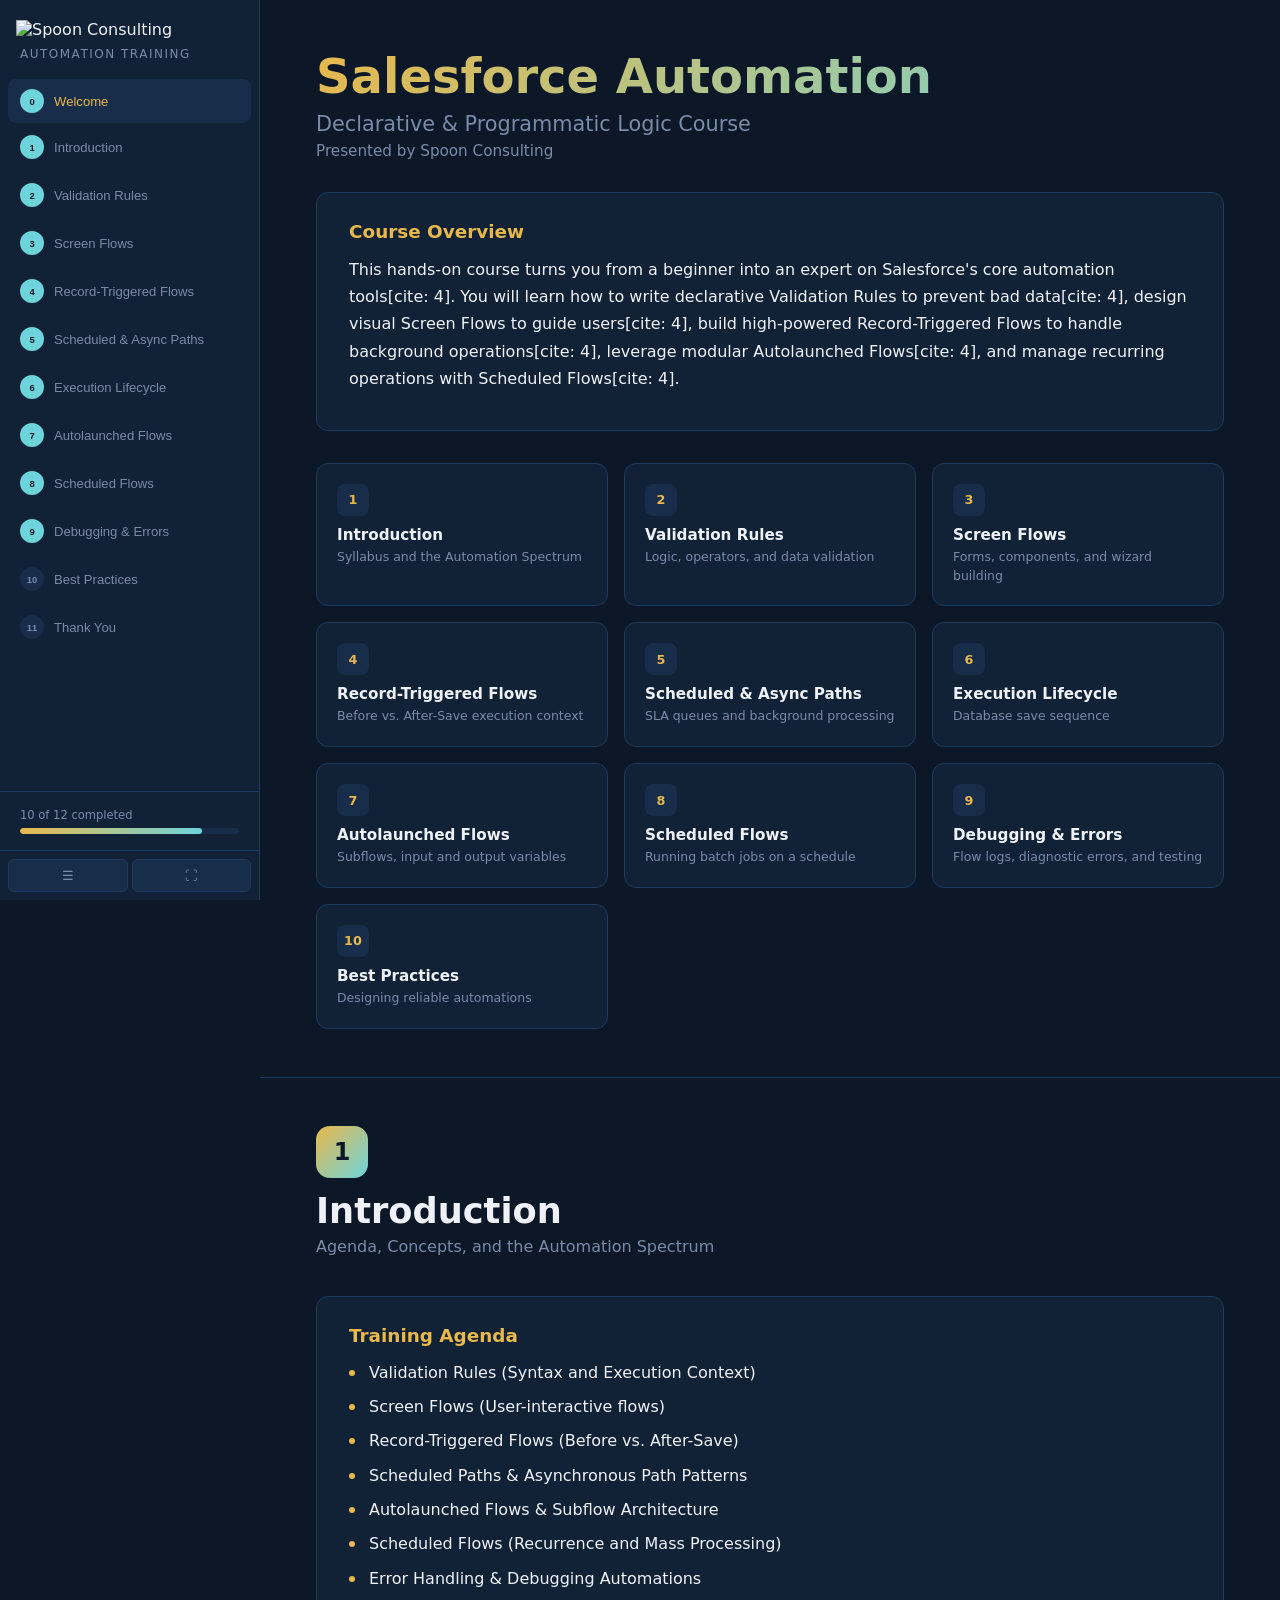
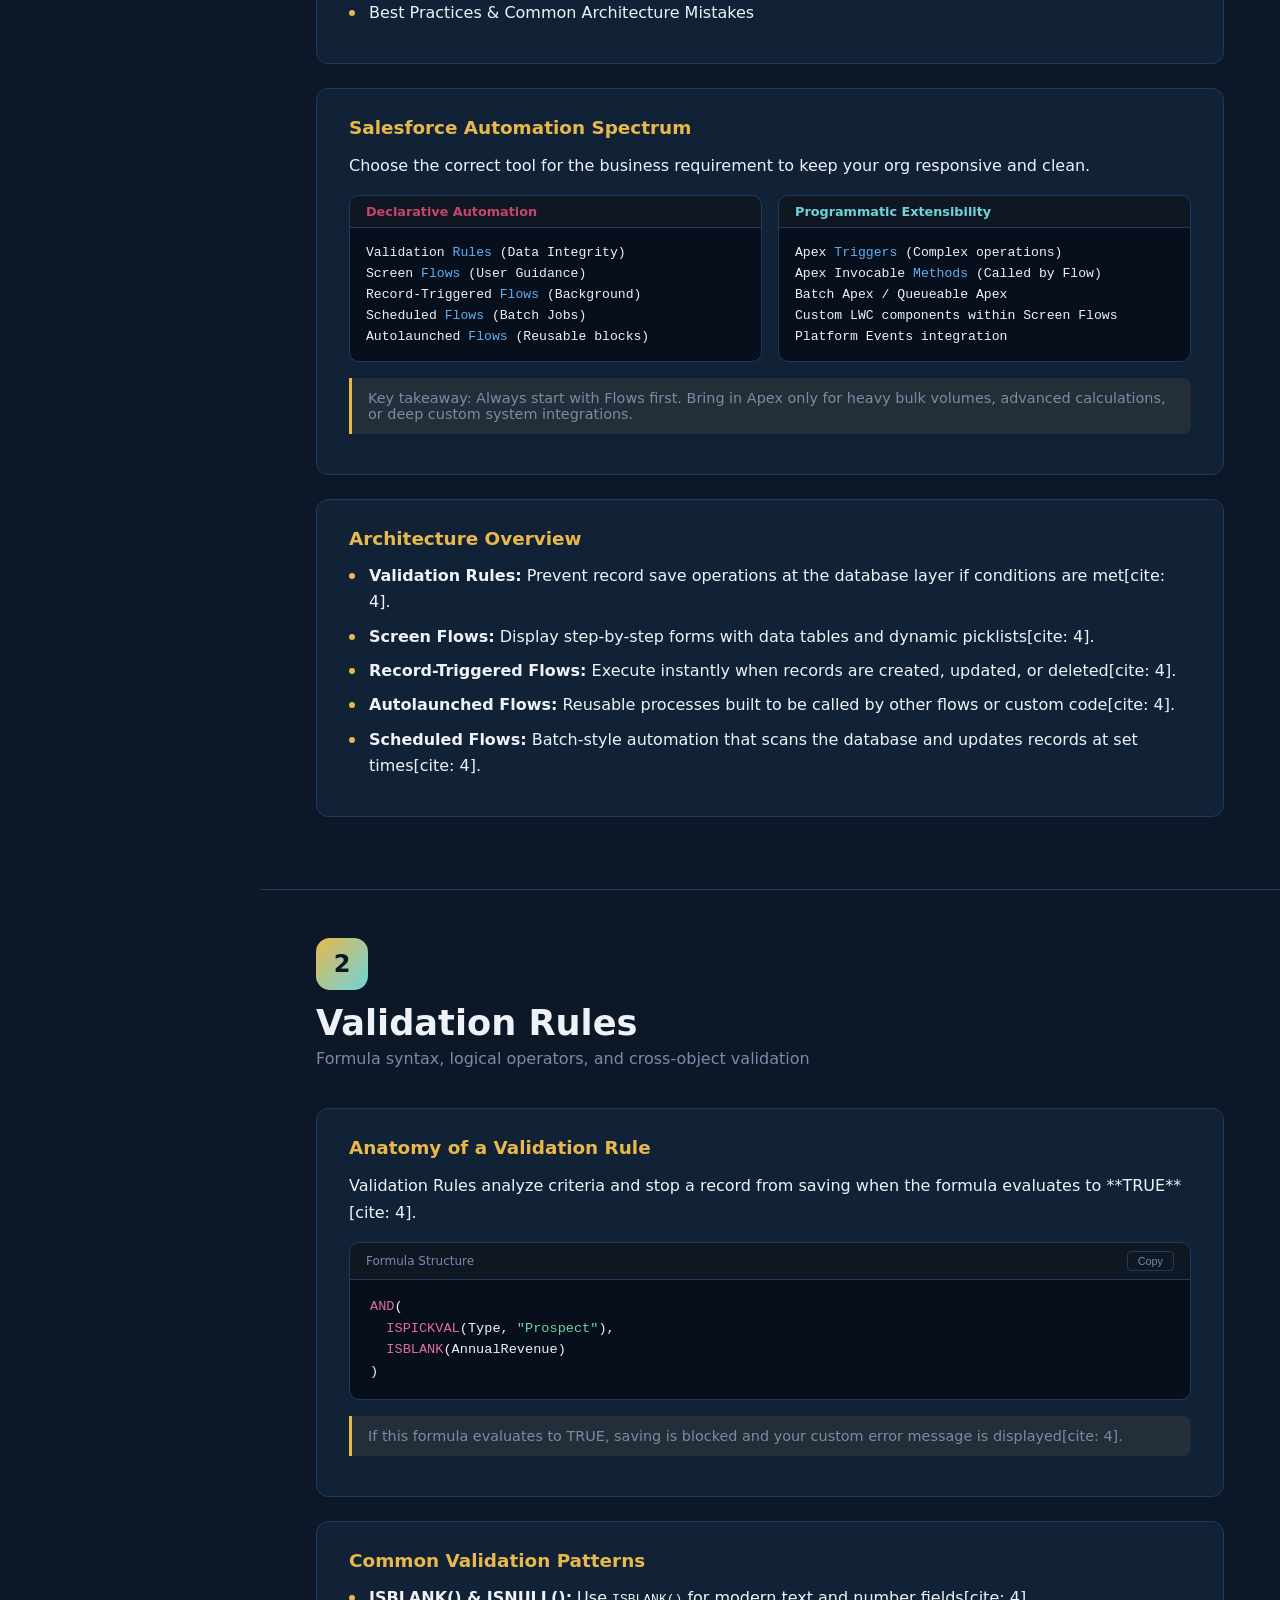
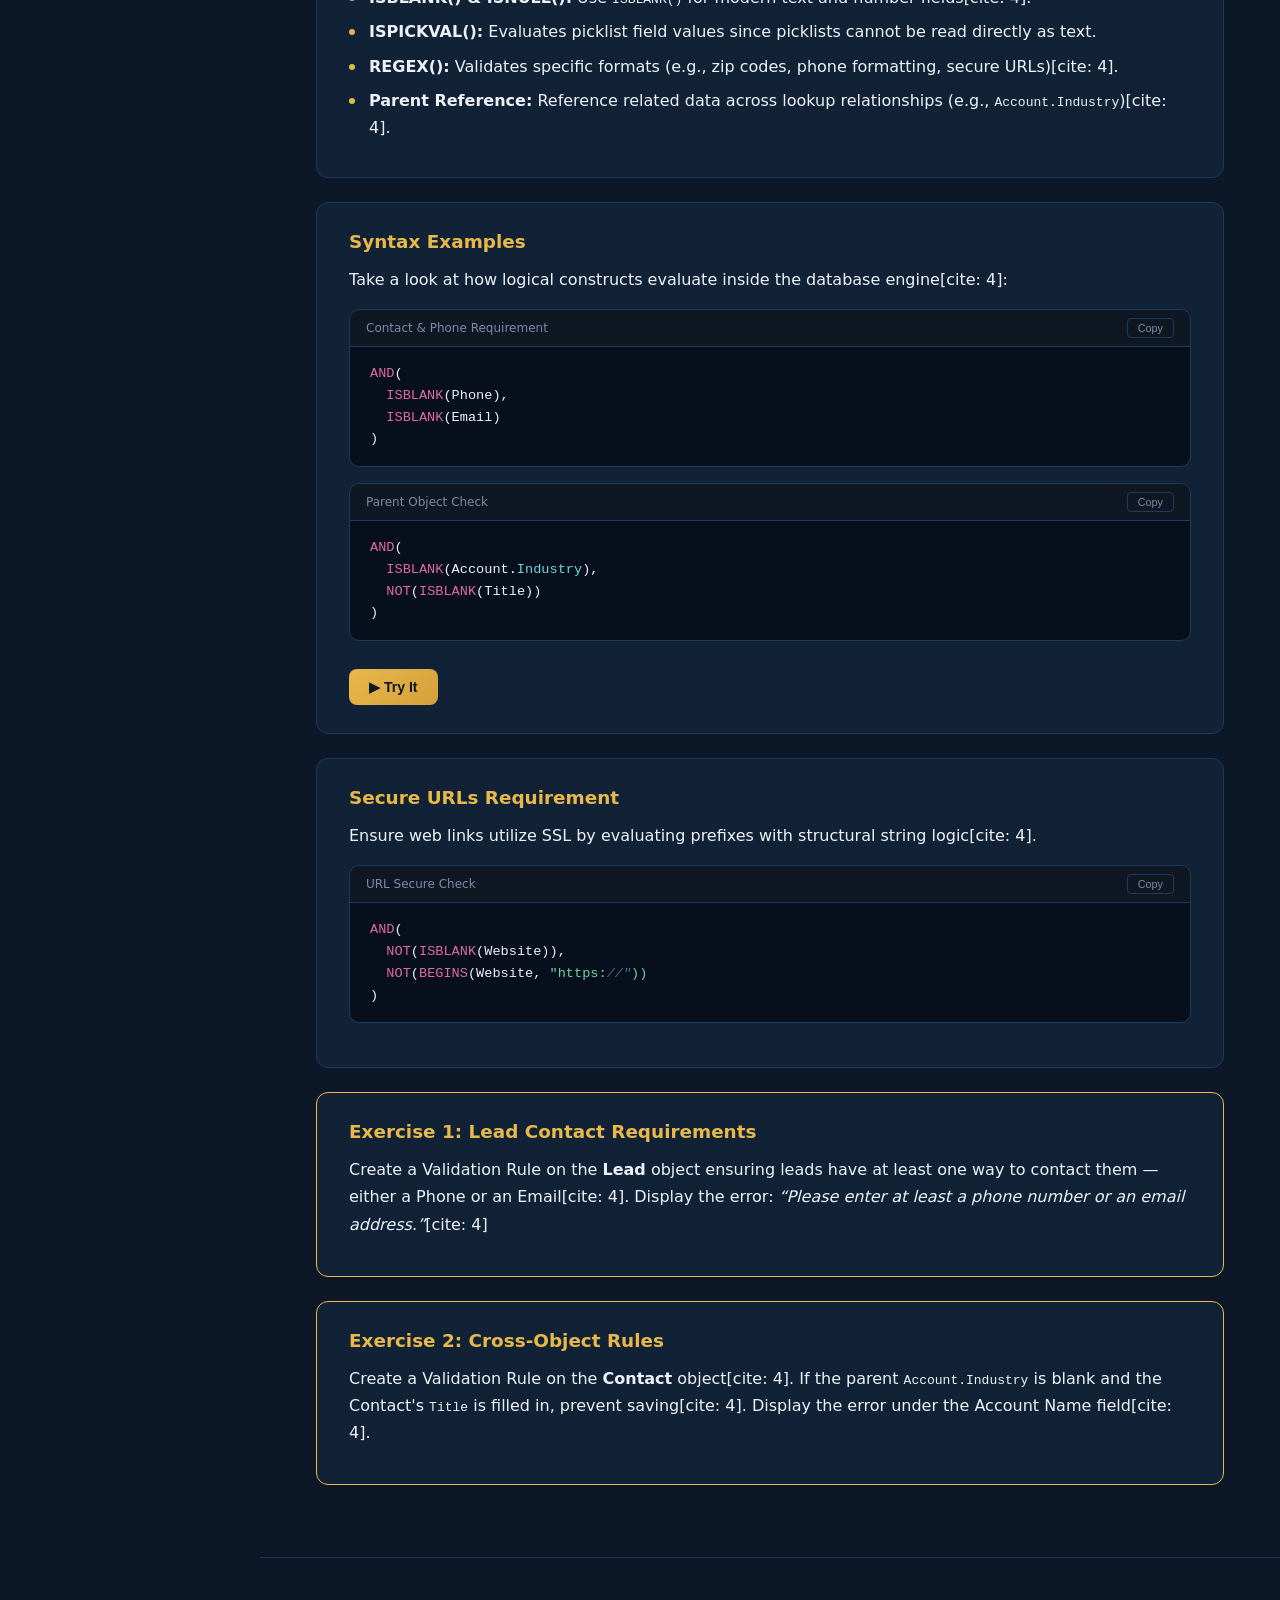
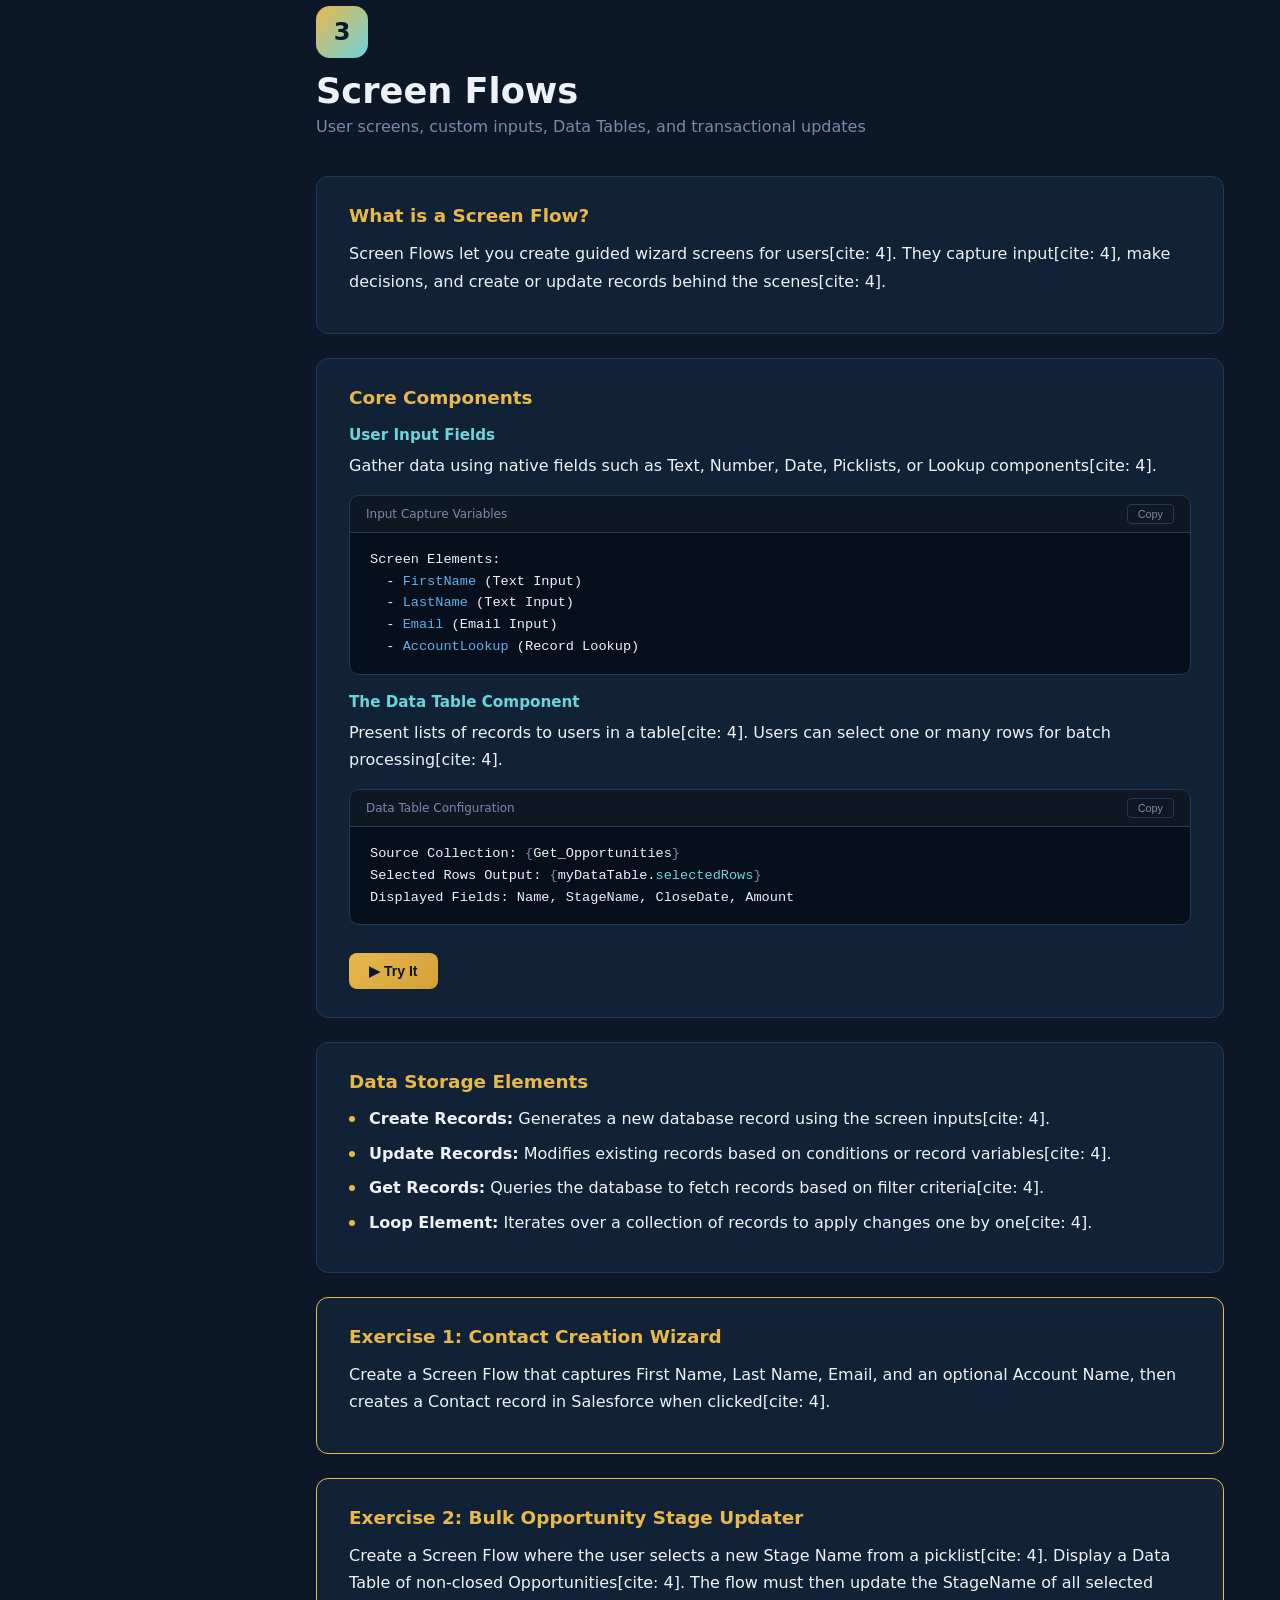
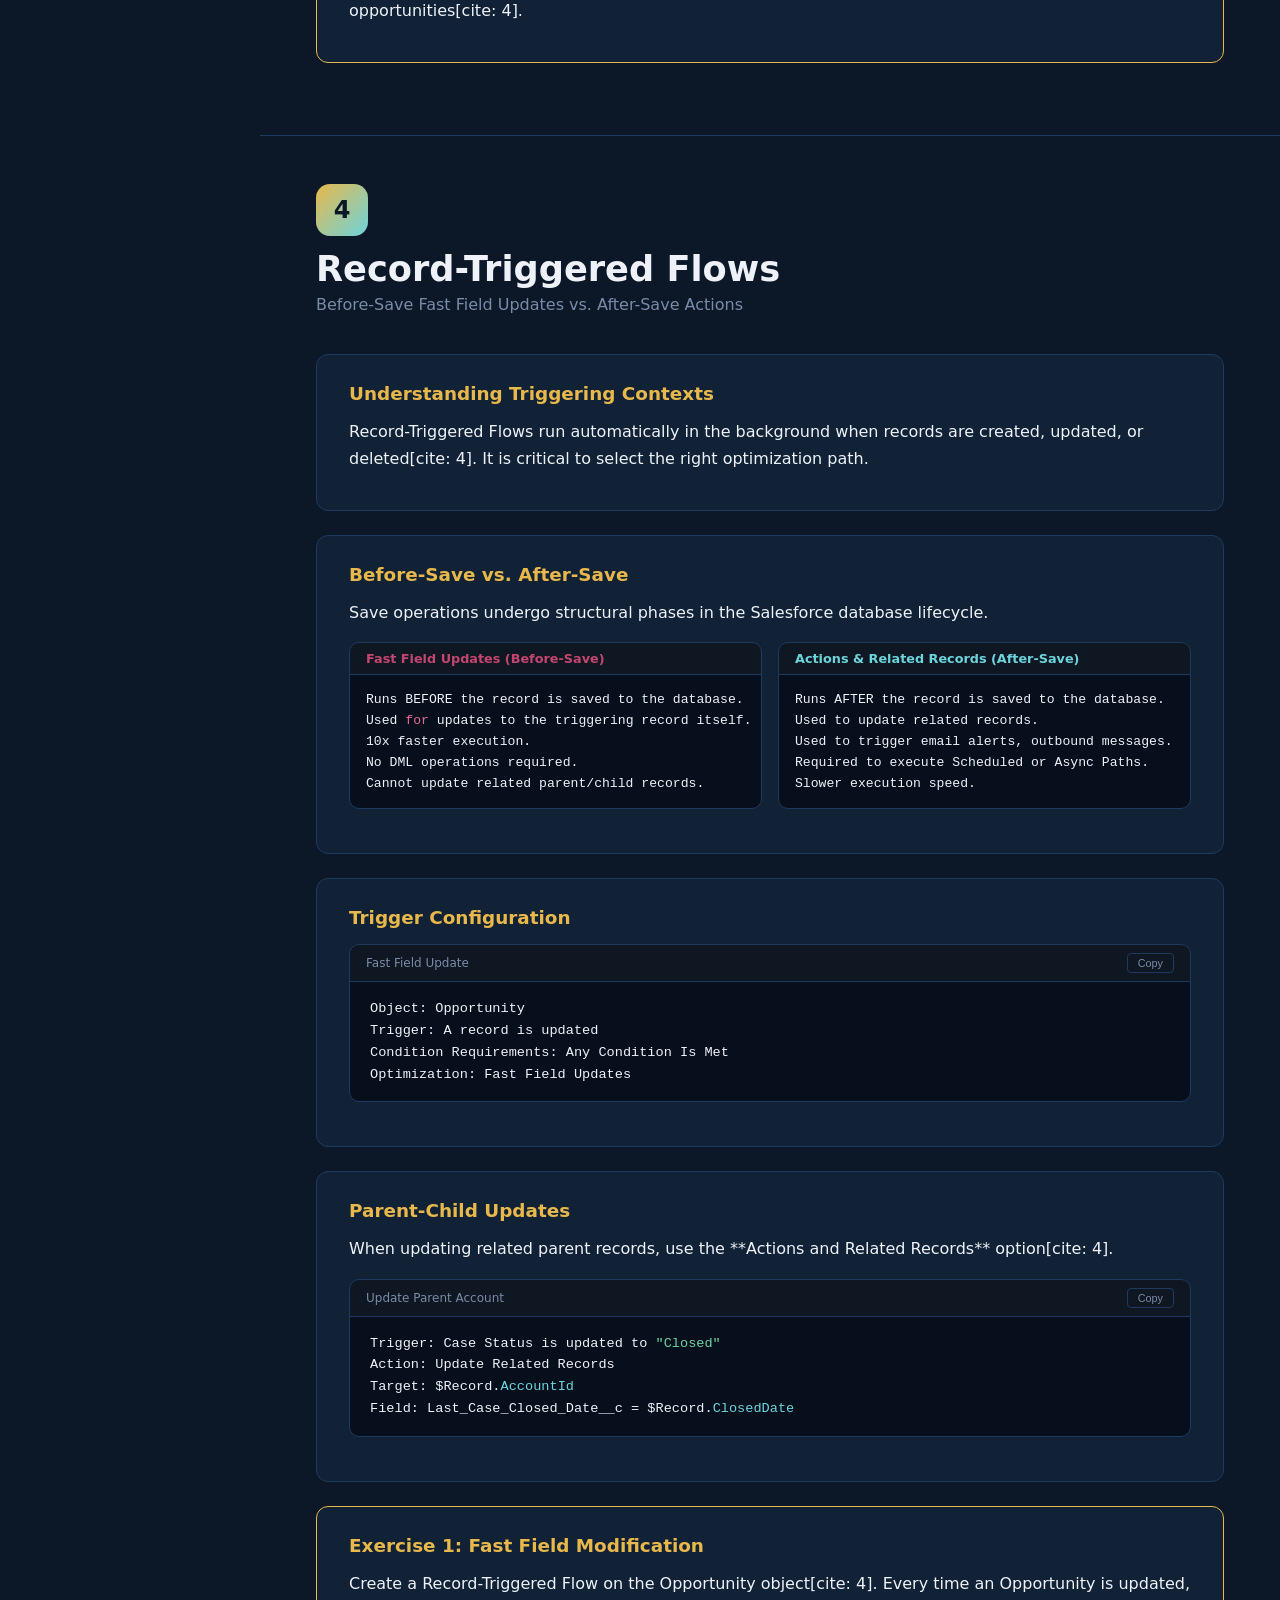
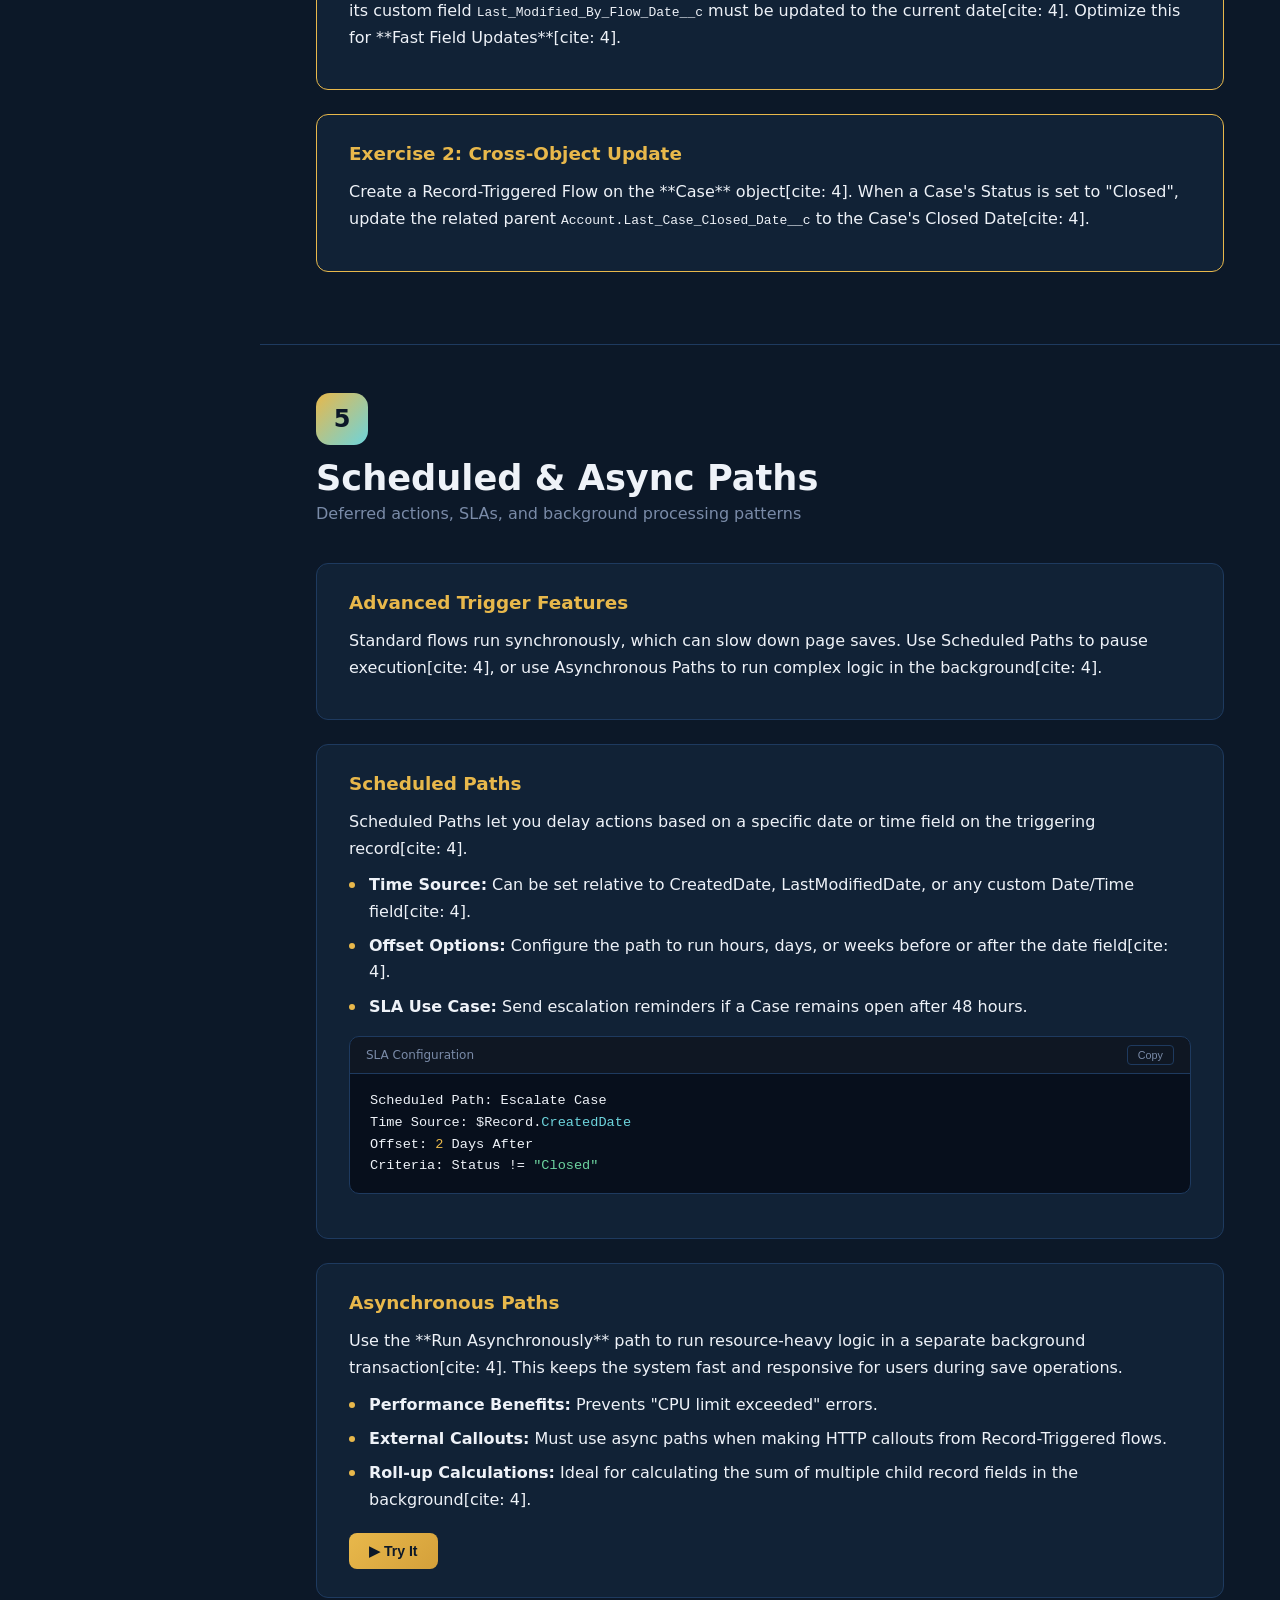
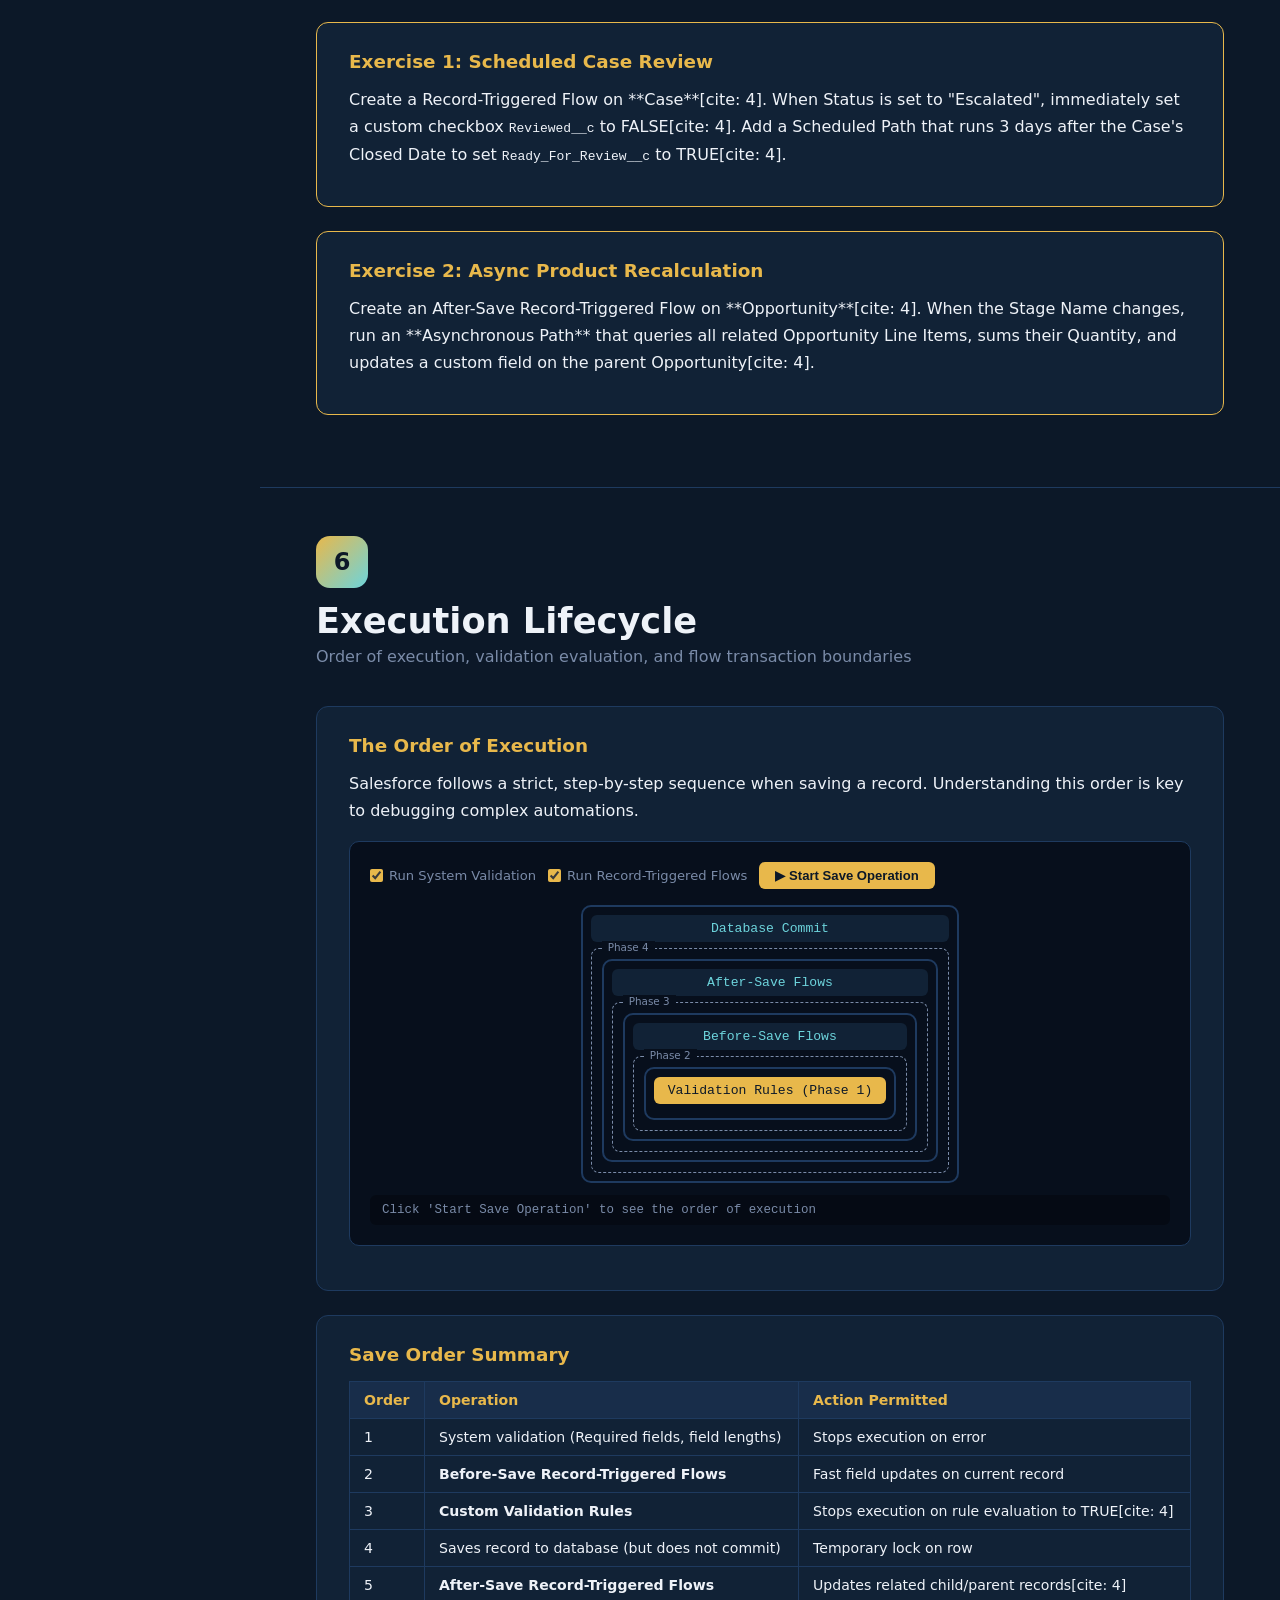
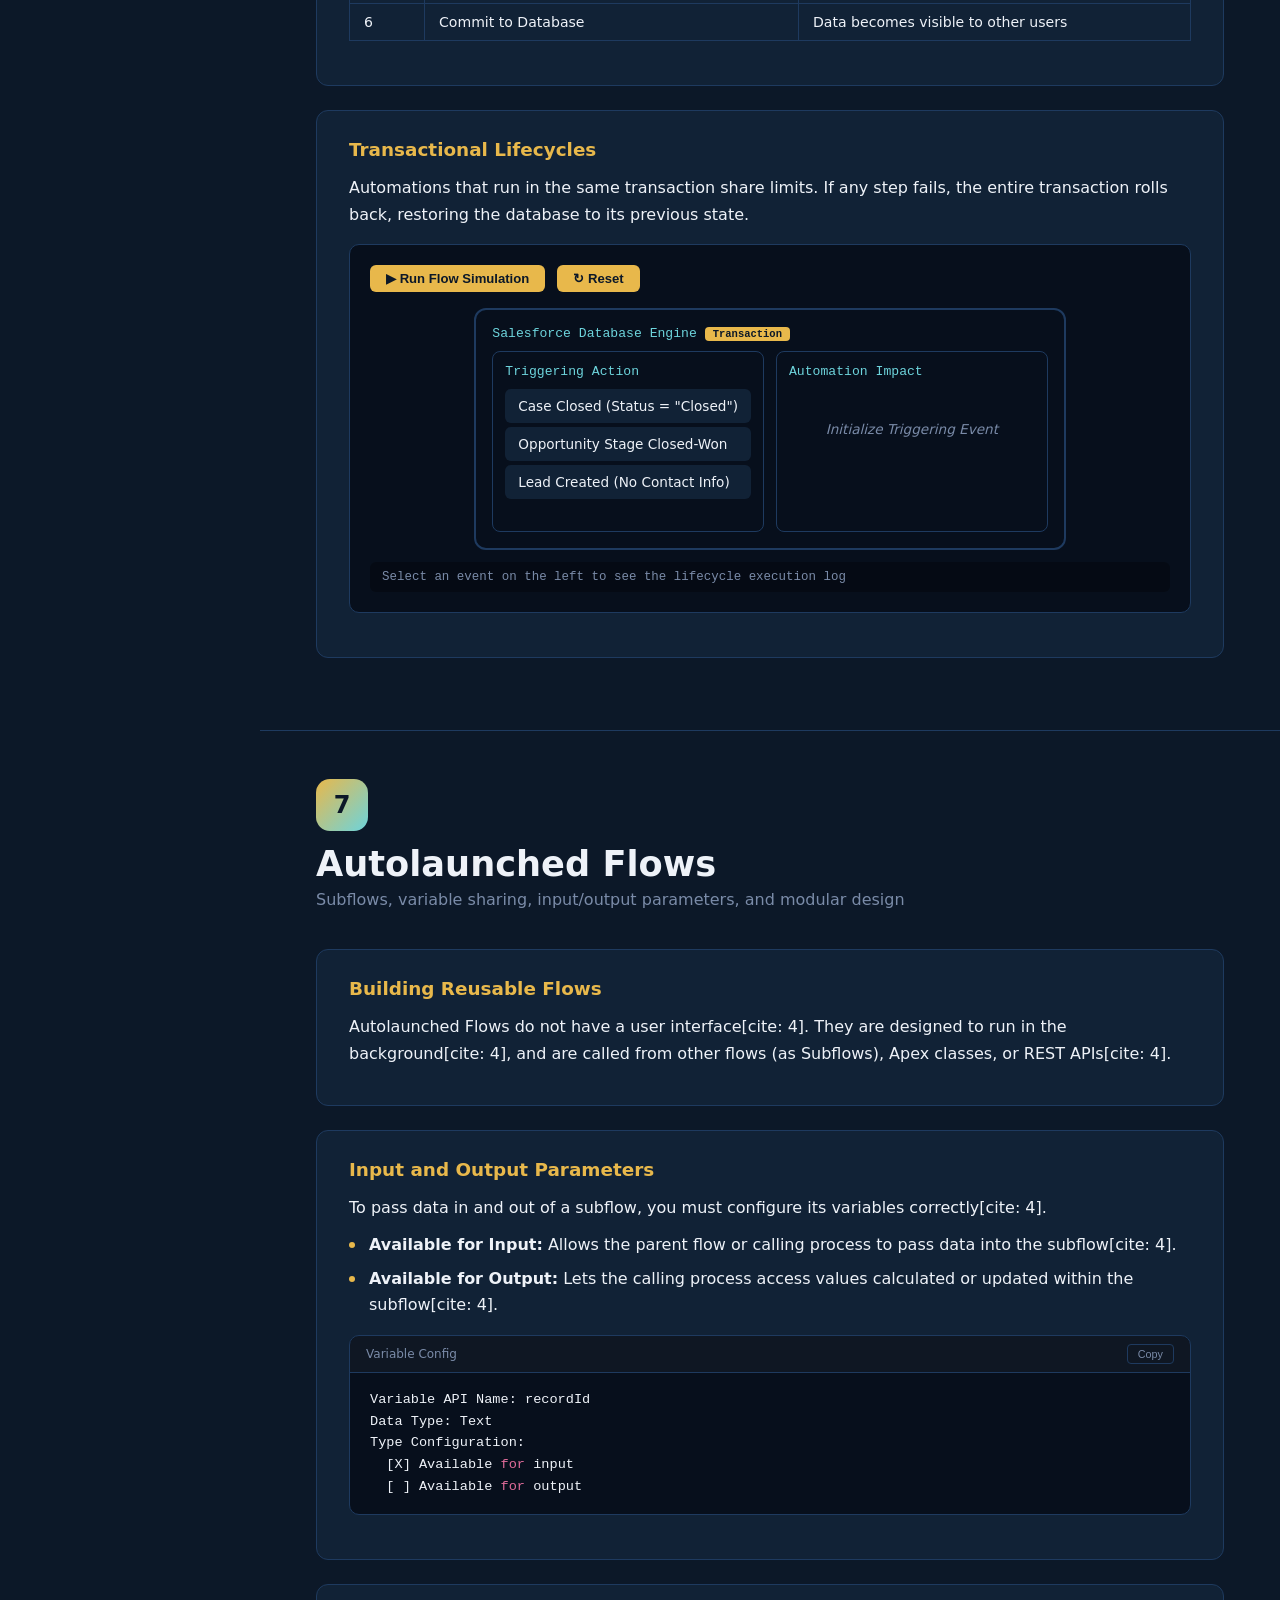
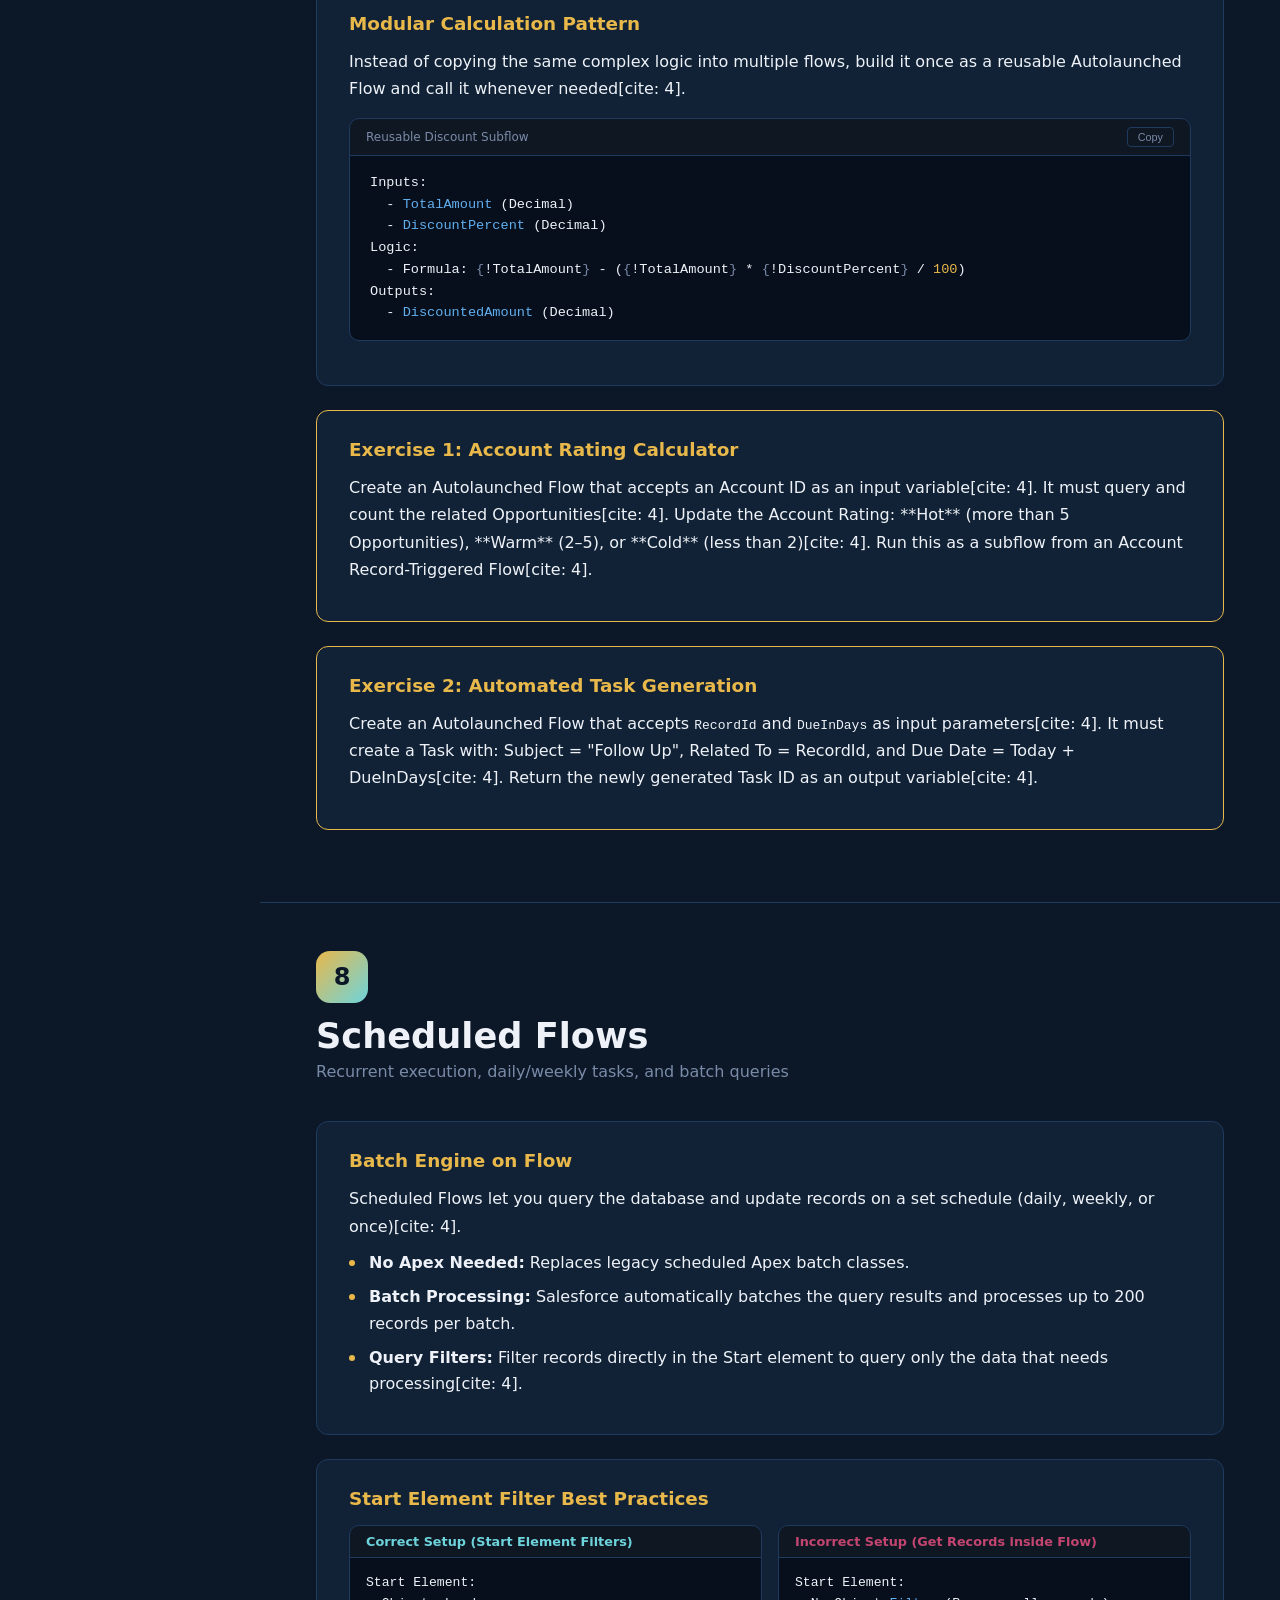
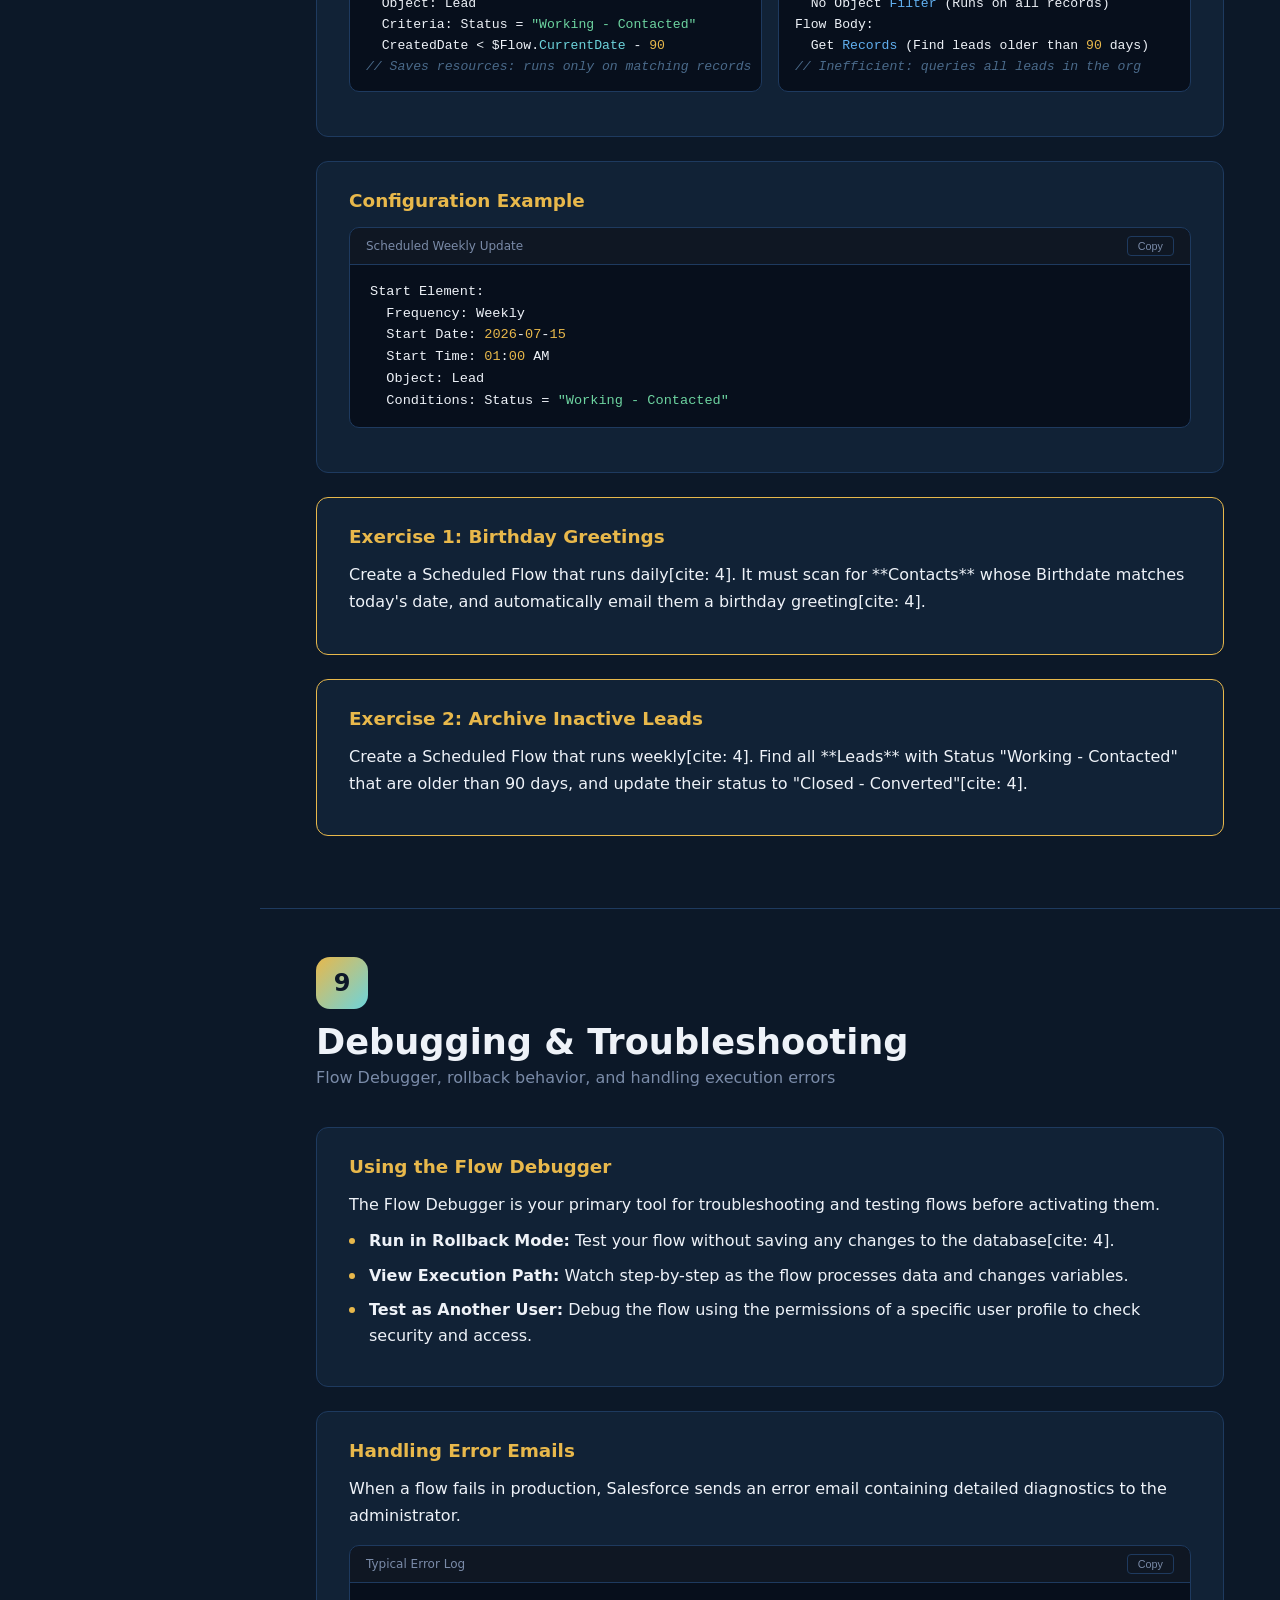
==== index.html @ b9dda3a9 "renaming" ====
<!DOCTYPE html>
<html lang="en">
<head>
<meta charset="UTF-8">
<meta name="viewport" content="width=device-width, initial-scale=1.0">
<title>Salesforce Automation Training — Spoon Consulting</title>
<style>
:root {
  --bg: #0c1828;
  --surface: #112236;
  --surface2: #182d4a;
  --border: #1e3a5f;
  --accent: #E8B84B;
  --accent2: #7b6ddb;
  --accent3: #6dd4dc;
  --danger: #c44570;
  --text: #eef2f8;
  --text-muted: #7a8ba8;
  --code-bg: #070f1c;
  --keyword: #e06c9a;
  --string: #6dd4a0;
  --number: #E8B84B;
  --comment: #4a6a8a;
  --func: #61afef;
}

*, *::before, *::after { box-sizing: border-box; margin: 0; padding: 0; }

html { scroll-behavior: smooth; }

body {
  font-family: system-ui, -apple-system, sans-serif;
  background: var(--bg);
  color: var(--text);
  display: flex;
  min-height: 100vh;
  overflow-x: hidden;
}

/* ─── SIDEBAR ─── */
#sidebar {
  width: 260px;
  min-width: 260px;
  background: var(--surface);
  border-right: 1px solid var(--border);
  display: flex;
  flex-direction: column;
  position: fixed;
  top: 0; left: 0; bottom: 0;
  z-index: 100;
  transition: all .3s ease;
  overflow-y: auto;
}

#sidebar.collapsed {
  width: 48px;
  min-width: 48px;
}
#sidebar.collapsed .sidebar-logo,
#sidebar.collapsed .sidebar-label,
#sidebar.collapsed .nav-list,
#sidebar.collapsed .sidebar-progress { display: none; }

.sidebar-logo {
  padding: 20px 16px 8px;
}
.sidebar-logo img {
  width: 100%;
  max-width: 220px;
  height: auto;
}

.sidebar-label {
  padding: 0 20px 16px;
  font-size: .75em;
  color: var(--text-muted);
  text-transform: uppercase;
  letter-spacing: 1.5px;
}

.nav-list {
  flex: 1;
  padding: 0 8px;
  overflow-y: auto;
}

.nav-item {
  display: flex;
  align-items: center;
  gap: 10px;
  padding: 10px 12px;
  margin: 2px 0;
  border-radius: 8px;
  cursor: pointer;
  font-size: .82em;
  color: var(--text-muted);
  border: none;
  background: none;
  width: 100%;
  text-align: left;
  transition: all .2s;
}
.nav-item:hover { background: var(--surface2); color: var(--text); }
.nav-item.active { background: var(--surface2); color: var(--accent); }
.nav-item.visited .nav-badge { background: var(--accent3); color: var(--bg); }

.nav-badge {
  width: 24px; height: 24px;
  border-radius: 50%;
  background: var(--surface2);
  display: flex; align-items: center; justify-content: center;
  font-size: .72em;
  font-weight: 700;
  flex-shrink: 0;
}

.nav-subs {
  max-height: 0;
  overflow: hidden;
  transition: max-height .3s ease;
  padding-left: 34px;
}
.nav-group.expanded .nav-subs { max-height: 600px; }
.nav-sub {
  display: block;
  padding: 5px 10px;
  font-size: .72em;
  color: var(--text-muted);
  border: none;
  background: none;
  width: 100%;
  text-align: left;
  cursor: pointer;
  border-left: 2px solid transparent;
  transition: all .2s;
  border-radius: 0 4px 4px 0;
}
.nav-sub:hover { color: var(--text); background: rgba(255,255,255,.03); }
.nav-sub.active-sub { color: var(--accent); border-left-color: var(--accent); }

.sidebar-progress {
  padding: 16px 20px;
  border-top: 1px solid var(--border);
}
.progress-label {
  font-size: .72em;
  color: var(--text-muted);
  margin-bottom: 6px;
}
.progress-bar-bg {
  height: 6px;
  background: var(--surface2);
  border-radius: 3px;
  overflow: hidden;
}
.progress-bar-fill {
  height: 100%;
  background: linear-gradient(90deg, var(--accent), var(--accent3));
  border-radius: 3px;
  width: 0%;
  transition: width .4s ease;
}

.sidebar-footer {
  padding: 8px;
  border-top: 1px solid var(--border);
  display: flex;
  gap: 4px;
}
.sidebar-footer button {
  flex: 1;
  padding: 8px;
  background: var(--surface2);
  border: 1px solid var(--border);
  border-radius: 6px;
  color: var(--text-muted);
  cursor: pointer;
  font-size: .8em;
  transition: all .2s;
}
.sidebar-footer button:hover { background: var(--border); color: var(--text); }

/* ─── MAIN ─── */
#main {
  margin-left: 260px;
  flex: 1;
  transition: margin-left .3s ease;
}
#sidebar.collapsed ~ #main { margin-left: 48px; }

.section {
  min-height: 100vh;
  padding: 48px 56px;
  border-bottom: 1px solid var(--border);
}

/* ─── MODULE HEADER ─── */
.module-header {
  margin-bottom: 40px;
}
.module-number {
  display: inline-flex;
  align-items: center;
  justify-content: center;
  width: 52px; height: 52px;
  border-radius: 14px;
  background: linear-gradient(135deg, var(--accent), var(--accent3));
  color: var(--bg);
  font-size: 1.5em;
  font-weight: 800;
  margin-bottom: 12px;
}
.module-title {
  font-size: 2.2em;
  font-weight: 700;
  margin-bottom: 6px;
}
.module-subtitle {
  font-size: 1em;
  color: var(--text-muted);
}

/* ─── CARDS ─── */
.card {
  background: var(--surface);
  border: 1px solid var(--border);
  border-radius: 12px;
  padding: 28px 32px;
  margin-bottom: 24px;
  transition: all .2s;
}
.card:hover { border-color: var(--accent); }
.card h3 {
  font-size: 1.15em;
  margin-bottom: 14px;
  color: var(--accent);
}
.card h4 {
  font-size: .95em;
  margin: 18px 0 8px;
  color: var(--accent3);
}
.card p {
  line-height: 1.7;
  color: var(--text);
  margin-bottom: 10px;
}
.card ul, .card ol {
  padding-left: 0;
  list-style: none;
  margin: 8px 0;
}
.card ul li, .card ol li {
  position: relative;
  padding-left: 20px;
  margin-bottom: 8px;
  line-height: 1.65;
}
.card ul li::before {
  content: '';
  position: absolute;
  left: 0; top: 10px;
  width: 6px; height: 6px;
  border-radius: 50%;
  background: var(--accent);
}

/* ─── CODE BLOCKS ─── */
.code-block {
  background: var(--code-bg);
  border: 1px solid var(--border);
  border-radius: 10px;
  margin: 16px 0;
  overflow: hidden;
}
.code-block-header {
  display: flex;
  align-items: center;
  justify-content: space-between;
  padding: 8px 16px;
  background: rgba(255,255,255,.03);
  border-bottom: 1px solid var(--border);
  font-size: .75em;
  color: var(--text-muted);
}
.code-block-header .copy-btn {
  background: none;
  border: 1px solid var(--border);
  color: var(--text-muted);
  padding: 3px 10px;
  border-radius: 4px;
  cursor: pointer;
  font-size: .9em;
  transition: all .2s;
}
.code-block-header .copy-btn:hover { border-color: var(--accent); color: var(--accent); }
.code-block pre {
  padding: 16px 20px;
  overflow-x: auto;
  font-family: 'Fira Code', 'Cascadia Code', monospace;
  font-size: .85em;
  line-height: 1.6;
  color: var(--text);
  white-space: pre;
}

.kw { color: var(--keyword); }
.str { color: var(--string); }
.num { color: var(--number); }
.cmt { color: var(--comment); font-style: italic; }
.fn { color: var(--func); }
.bool { color: var(--accent); }
.prop { color: var(--accent3); }
.op { color: var(--keyword); }
.punc { color: var(--text-muted); }

/* ─── COMPARE GRID ─── */
.compare-grid {
  display: grid;
  grid-template-columns: 1fr 1fr;
  gap: 16px;
  margin: 16px 0;
}
.compare-col {
  background: var(--code-bg);
  border: 1px solid var(--border);
  border-radius: 10px;
  overflow: hidden;
}
.compare-col-header {
  padding: 8px 16px;
  font-size: .8em;
  font-weight: 600;
  background: rgba(255,255,255,.03);
  border-bottom: 1px solid var(--border);
}
.compare-col-header.before { color: var(--danger); }
.compare-col-header.after { color: var(--accent3); }
.compare-col pre {
  padding: 14px 16px;
  font-family: 'Fira Code', 'Cascadia Code', monospace;
  font-size: .82em;
  line-height: 1.6;
  overflow-x: auto;
  white-space: pre;
}

/* ─── TRY-IT BUTTON ─── */
.try-it-btn {
  display: inline-flex;
  align-items: center;
  gap: 8px;
  padding: 10px 20px;
  background: linear-gradient(135deg, var(--accent), #d4a03a);
  color: var(--bg);
  border: none;
  border-radius: 8px;
  font-weight: 700;
  cursor: pointer;
  font-size: .88em;
  margin-top: 12px;
  transition: all .2s;
}
.try-it-btn:hover { transform: translateY(-1px); box-shadow: 0 4px 16px rgba(232,184,75,.3); }

/* ─── FLOATING PLAYGROUND ─── */
#playground-panel {
  display: none;
  position: fixed;
  width: 560px;
  height: 440px;
  min-width: 360px;
  min-height: 280px;
  background: var(--surface);
  border: 1px solid var(--border);
  border-radius: 14px;
  box-shadow: 0 8px 40px rgba(0,0,0,.5);
  z-index: 500;
  flex-direction: column;
  overflow: hidden;
  top: 50%; left: 50%;
  transform: translate(-50%, -50%);
}
#playground-panel.visible { display: flex; }

.pg-header {
  display: flex;
  align-items: center;
  justify-content: space-between;
  padding: 10px 16px;
  background: var(--surface2);
  cursor: move;
  user-select: none;
}
.pg-header-title { font-weight: 700; font-size: .88em; color: var(--accent); }
.pg-header-actions { display: flex; gap: 4px; }
.pg-header-actions button {
  background: none; border: 1px solid var(--border);
  color: var(--text-muted); padding: 4px 10px; border-radius: 4px;
  cursor: pointer; font-size: .78em; transition: all .2s;
}
.pg-header-actions button:hover { border-color: var(--accent); color: var(--accent); }

.pg-body { flex: 1; display: flex; flex-direction: column; overflow: hidden; }
.pg-body textarea {
  flex: 1;
  background: var(--code-bg);
  color: var(--text);
  border: none;
  padding: 14px 16px;
  font-family: 'Fira Code', 'Cascadia Code', monospace;
  font-size: .82em;
  line-height: 1.6;
  resize: none;
  outline: none;
}
.pg-output {
  height: 100px;
  background: #060d18;
  border-top: 1px solid var(--border);
  padding: 10px 16px;
  font-family: 'Fira Code', 'Cascadia Code', monospace;
  font-size: .8em;
  color: var(--accent3);
  overflow-y: auto;
  white-space: pre-wrap;
}

.pg-footer {
  display: flex;
  gap: 6px;
  padding: 8px 12px;
  background: var(--surface2);
}
.pg-footer button {
  padding: 6px 16px;
  border-radius: 6px;
  border: 1px solid var(--border);
  background: var(--surface);
  color: var(--text-muted);
  cursor: pointer;
  font-size: .8em;
  font-weight: 600;
  transition: all .2s;
}
.pg-footer button:hover { border-color: var(--accent); color: var(--accent); }
.pg-footer .run-btn { background: var(--accent); color: var(--bg); border-color: var(--accent); }
.pg-footer .run-btn:hover { background: #d4a03a; }

.pg-resize {
  position: absolute;
  bottom: 0; right: 0;
  width: 18px; height: 18px;
  cursor: nwse-resize;
}

/* ─── WELCOME ─── */
.welcome-title {
  font-size: 3em;
  font-weight: 800;
  background: linear-gradient(135deg, var(--accent), var(--accent3));
  -webkit-background-clip: text;
  -webkit-text-fill-color: transparent;
  background-clip: text;
  margin-bottom: 8px;
}
.welcome-subtitle {
  font-size: 1.3em;
  color: var(--text-muted);
  margin-bottom: 6px;
}
.welcome-credit {
  font-size: .95em;
  color: var(--text-muted);
  margin-bottom: 32px;
}

.module-grid {
  display: grid;
  grid-template-columns: repeat(auto-fill, minmax(240px, 1fr));
  gap: 16px;
  margin-top: 32px;
}
.module-card {
  background: var(--surface);
  border: 1px solid var(--border);
  border-radius: 12px;
  padding: 20px;
  cursor: pointer;
  transition: all .2s;
}
.module-card:hover { border-color: var(--accent); transform: translateY(-2px); box-shadow: 0 6px 24px rgba(0,0,0,.3); }
.module-card .mc-num {
  width: 32px; height: 32px;
  border-radius: 8px;
  background: var(--surface2);
  display: flex; align-items: center; justify-content: center;
  font-size: .8em; font-weight: 700; color: var(--accent);
  margin-bottom: 10px;
}
.module-card .mc-title { font-weight: 700; margin-bottom: 4px; font-size: .95em; }
.module-card .mc-desc { font-size: .78em; color: var(--text-muted); line-height: 1.5; }

/* ─── THANK YOU ─── */
.ty-title {
  font-size: 3em;
  font-weight: 800;
  background: linear-gradient(135deg, var(--accent), var(--accent3));
  -webkit-background-clip: text;
  -webkit-text-fill-color: transparent;
  background-clip: text;
  margin-bottom: 8px;
  text-align: center;
}
.ty-sub {
  text-align: center;
  color: var(--text-muted);
  margin-bottom: 40px;
}
.ty-grid {
  display: grid;
  grid-template-columns: 1fr 1fr;
  gap: 32px;
  max-width: 640px;
  margin: 0 auto;
}
.ty-card {
  background: var(--surface);
  border: 1px solid var(--border);
  border-radius: 16px;
  padding: 32px;
  text-align: center;
  text-decoration: none;
  color: var(--text);
  transition: all .2s;
}
.ty-card:hover { border-color: var(--accent); transform: translateY(-2px); }
.ty-card-photo-wrap { display: flex; justify-content: center; margin-bottom: 16px; }
.ty-card-avatar {
  width: 130px; height: 130px; border-radius: 50%;
  overflow: hidden; border: 3px solid var(--border);
  box-shadow: 0 4px 20px rgba(0,0,0,.4);
  transition: border-color .22s;
  display: flex; align-items: center; justify-content: center;
  background: var(--surface2);
}
.ty-card:hover .ty-card-avatar { border-color: var(--accent); }
.ty-card-avatar img { width: 100%; height: 100%; object-fit: cover; object-position: center 15%; display: block; }
.ty-card-name { font-size: 1.1em; font-weight: 700; margin-bottom: 4px; }
.ty-card-role { font-size: .82em; color: var(--text-muted); margin-bottom: 8px; }
.ty-card-email { font-size: .82em; color: var(--accent3); }

/* ─── TABLE ─── */
.info-table {
  width: 100%;
  border-collapse: collapse;
  margin: 16px 0;
  font-size: .88em;
}
.info-table th, .info-table td {
  padding: 10px 14px;
  border: 1px solid var(--border);
  text-align: left;
}
.info-table th {
  background: var(--surface2);
  color: var(--accent);
  font-weight: 600;
}
.info-table td { background: var(--surface); }

/* ─── MISC ─── */
a { color: var(--accent3); }
.tag {
  display: inline-block;
  padding: 2px 10px;
  border-radius: 4px;
  background: var(--surface2);
  color: var(--accent);
  font-size: .78em;
  font-weight: 600;
  margin: 2px;
}
.note {
  background: rgba(232,184,75,.08);
  border-left: 3px solid var(--accent);
  padding: 12px 16px;
  border-radius: 0 8px 8px 0;
  margin: 12px 0;
  font-size: .9em;
  color: var(--text-muted);
}

/* ─── ANIMATION CONTAINERS ─── */
.anim-container {
  background: var(--code-bg);
  border: 1px solid var(--border);
  border-radius: 10px;
  padding: 20px;
  margin: 16px 0;
}
.anim-controls {
  display: flex;
  gap: 12px;
  align-items: center;
  margin-bottom: 16px;
  flex-wrap: wrap;
}
.anim-toggle {
  display: flex;
  align-items: center;
  gap: 6px;
  font-size: .82em;
  color: var(--text-muted);
  cursor: pointer;
}
.anim-toggle input { accent-color: var(--accent); }
.anim-btn {
  padding: 6px 16px;
  background: var(--accent);
  color: var(--bg);
  border: none;
  border-radius: 6px;
  font-weight: 700;
  cursor: pointer;
  font-size: .82em;
  transition: all .2s;
}
.anim-btn:hover { background: #d4a03a; }
.anim-log {
  margin-top: 12px;
  padding: 8px 12px;
  background: rgba(0,0,0,.3);
  border-radius: 6px;
  font-family: 'Fira Code', monospace;
  font-size: .78em;
  color: var(--text-muted);
  min-height: 24px;
  white-space: pre-wrap;
}

/* ─── VALIDATION EXECUTION ANIMATION ─── */
.anim-tree {
  display: flex;
  justify-content: center;
}
.anim-node {
  border: 2px solid var(--border);
  border-radius: 10px;
  padding: 8px;
  transition: all .4s ease;
  position: relative;
}
.anim-node.glow {
  border-color: var(--accent3);
  box-shadow: 0 0 20px rgba(109,212,220,.3);
}
.anim-node.glow-stop {
  border-color: var(--danger);
  box-shadow: 0 0 20px rgba(196,69,112,.3);
}
.anim-node-inner {
  background: var(--surface);
  padding: 6px 14px;
  border-radius: 6px;
  font-size: .82em;
  font-family: 'Fira Code', monospace;
  color: var(--accent3);
  margin-bottom: 6px;
  text-align: center;
}
.anim-leaf .anim-node-inner {
  background: var(--accent);
  color: var(--bg);
  cursor: pointer;
}
.anim-shadow-boundary {
  border: 1px dashed var(--text-muted);
  border-radius: 8px;
  padding: 10px;
  margin-top: 4px;
  position: relative;
}
.anim-sb-label {
  position: absolute;
  top: -8px;
  left: 10px;
  background: var(--code-bg);
  padding: 0 6px;
  font-size: .65em;
  color: var(--text-muted);
}

/* ─── RECORD TRIGGERED SCENE ANIMATION ─── */
.compose-scene { display: flex; justify-content: center; }
.compose-parent {
  border: 2px solid var(--border);
  border-radius: 12px;
  padding: 16px;
  min-width: 500px;
  transition: border-color .3s;
}
.compose-label {
  font-family: 'Fira Code', monospace;
  font-size: .82em;
  color: var(--accent3);
  margin-bottom: 10px;
}
.compose-tag {
  background: var(--accent);
  color: var(--bg);
  padding: 1px 8px;
  border-radius: 4px;
  font-size: .8em;
  font-weight: 600;
}
.compose-children {
  display: grid;
  grid-template-columns: 1fr 1fr;
  gap: 12px;
}
.compose-child {
  border: 1px solid var(--border);
  border-radius: 8px;
  padding: 12px;
  position: relative;
  transition: all .3s;
}
.compose-items { display: flex; flex-direction: column; gap: 4px; }
.compose-item {
  padding: 8px 12px;
  background: var(--surface);
  border-radius: 6px;
  font-size: .85em;
  cursor: pointer;
  transition: all .2s;
  border: 1px solid transparent;
}
.compose-item:hover { border-color: var(--accent); }
.compose-item.selected {
  border-color: var(--accent);
  background: rgba(232,184,75,.1);
}
.compose-arrow-up, .compose-arrow-down {
  text-align: center;
  font-size: .72em;
  color: var(--text-muted);
  padding: 6px 0 0;
  opacity: 0;
  transition: opacity .3s;
}
.compose-arrow-up.show, .compose-arrow-down.show {
  opacity: 1;
}
.compose-arrow-up span { color: var(--danger); }
.compose-arrow-down span { color: var(--accent3); }
.compose-detail-content {
  min-height: 80px;
  display: flex;
  align-items: center;
  justify-content: center;
}
.compose-detail-placeholder {
  color: var(--text-muted);
  font-size: .85em;
  font-style: italic;
}
.compose-detail-info {
  width: 100%;
}
.compose-detail-info .cdi-name {
  font-size: 1.1em;
  font-weight: 700;
  color: var(--accent);
  margin-bottom: 4px;
}
.compose-detail-info .cdi-email {
  font-size: .82em;
  color: var(--text-muted);
}
.compose-detail-info .cdi-phone {
  font-size: .82em;
  color: var(--text-muted);
}

@keyframes pulse-glow {
  0%,100% { box-shadow: 0 0 8px rgba(232,184,75,.2); }
  50% { box-shadow: 0 0 24px rgba(232,184,75,.5); }
}
.compose-child.flash { animation: pulse-glow .6s ease; }

@media (max-width: 900px) {
  #sidebar { display: none; }
  #main { margin-left: 0 !important; }
  .section { padding: 24px 20px; }
  .compare-grid { grid-template-columns: 1fr; }
  .ty-grid { grid-template-columns: 1fr; }
}
</style>
</head>
<body>

<!-- ═══ SIDEBAR ═══ -->
<nav id="sidebar">
  <div class="sidebar-logo"><img src="[data-uri]" alt="Spoon Consulting"/></div>
  <div class="sidebar-label">Automation Training</div>
  <div class="nav-list" id="navList"></div>
  <div class="sidebar-progress">
    <div class="progress-label" id="progressLabel">0 of 12 completed</div>
    <div class="progress-bar-bg"><div class="progress-bar-fill" id="progressFill"></div></div>
  </div>
  <div class="sidebar-footer">
    <button onclick="toggleSidebar()" title="Toggle sidebar" id="collapseBtn">&#9776;</button>
    <button onclick="toggleAppFullscreen()" title="Fullscreen" id="fsBtn">&#x26F6;</button>
  </div>
</nav>

<!-- ═══ MAIN CONTENT ═══ -->
<div id="main">

<!-- ─── S-0: WELCOME ─── -->
<section class="section" id="s-0">
  <div class="welcome-title">Salesforce Automation</div>
  <div class="welcome-subtitle">Declarative &amp; Programmatic Logic Course</div>
  <div class="welcome-credit">Presented by Spoon Consulting</div>

  <div class="card" id="card-0-1">
    <h3>Course Overview</h3>
    <p>This hands-on course turns you from a beginner into an expert on Salesforce's core automation tools[cite: 4]. You will learn how to write declarative Validation Rules to prevent bad data[cite: 4], design visual Screen Flows to guide users[cite: 4], build high-powered Record-Triggered Flows to handle background operations[cite: 4], leverage modular Autolaunched Flows[cite: 4], and manage recurring operations with Scheduled Flows[cite: 4].</p>
  </div>

  <div class="module-grid" id="moduleGrid"></div>
</section>

<!-- ─── S-1: INTRODUCTION ─── -->
<section class="section" id="s-1">
  <div class="module-header">
    <div class="module-number">1</div>
    <div class="module-title">Introduction</div>
    <div class="module-subtitle">Agenda, Concepts, and the Automation Spectrum</div>
  </div>

  <div class="card" id="card-1-1">
    <h3>Training Agenda</h3>
    <ul>
      <li>Validation Rules (Syntax and Execution Context)</li>
      <li>Screen Flows (User-interactive flows)</li>
      <li>Record-Triggered Flows (Before vs. After-Save)</li>
      <li>Scheduled Paths &amp; Asynchronous Path Patterns</li>
      <li>Autolaunched Flows &amp; Subflow Architecture</li>
      <li>Scheduled Flows (Recurrence and Mass Processing)</li>
      <li>Error Handling &amp; Debugging Automations</li>
      <li>Best Practices &amp; Common Architecture Mistakes</li>
    </ul>
  </div>

  <div class="card" id="card-1-2">
    <h3>Salesforce Automation Spectrum</h3>
    <p>Choose the correct tool for the business requirement to keep your org responsive and clean.</p>

    <div class="compare-grid">
      <div class="compare-col">
        <div class="compare-col-header before">Declarative Automation</div>
        <pre>Validation Rules (Data Integrity)
Screen Flows (User Guidance)
Record-Triggered Flows (Background)
Scheduled Flows (Batch Jobs)
Autolaunched Flows (Reusable blocks)</pre>
      </div>
      <div class="compare-col">
        <div class="compare-col-header after">Programmatic Extensibility</div>
        <pre>Apex Triggers (Complex operations)
Apex Invocable Methods (Called by Flow)
Batch Apex / Queueable Apex
Custom LWC components within Screen Flows
Platform Events integration</pre>
      </div>
    </div>
    <div class="note">Key takeaway: Always start with Flows first. Bring in Apex only for heavy bulk volumes, advanced calculations, or deep custom system integrations.</div>
  </div>

  <div class="card" id="card-1-3">
    <h3>Architecture Overview</h3>
    <ul>
      <li><strong>Validation Rules:</strong> Prevent record save operations at the database layer if conditions are met[cite: 4].</li>
      <li><strong>Screen Flows:</strong> Display step-by-step forms with data tables and dynamic picklists[cite: 4].</li>
      <li><strong>Record-Triggered Flows:</strong> Execute instantly when records are created, updated, or deleted[cite: 4].</li>
      <li><strong>Autolaunched Flows:</strong> Reusable processes built to be called by other flows or custom code[cite: 4].</li>
      <li><strong>Scheduled Flows:</strong> Batch-style automation that scans the database and updates records at set times[cite: 4].</li>
    </ul>
  </div>
</section>

<!-- ─── S-2: VALIDATION RULES ─── -->
<section class="section" id="s-2">
  <div class="module-header">
    <div class="module-number">2</div>
    <div class="module-title">Validation Rules</div>
    <div class="module-subtitle">Formula syntax, logical operators, and cross-object validation</div>
  </div>

  <div class="card" id="card-2-1">
    <h3>Anatomy of a Validation Rule</h3>
    <p>Validation Rules analyze criteria and stop a record from saving when the formula evaluates to **TRUE**[cite: 4].</p>
    <div class="code-block">
      <div class="code-block-header"><span>Formula Structure</span><button class="copy-btn" onclick="copyCode(this)">Copy</button></div>
      <pre>AND(
  ISPICKVAL(Type, "Prospect"),
  ISBLANK(AnnualRevenue)
)</pre>
    </div>
    <div class="note">If this formula evaluates to TRUE, saving is blocked and your custom error message is displayed[cite: 4].</div>
  </div>

  <div class="card" id="card-2-2">
    <h3>Common Validation Patterns</h3>
    <ul>
      <li><strong>ISBLANK() &amp; ISNULL():</strong> Use <code>ISBLANK()</code> for modern text and number fields[cite: 4].</li>
      <li><strong>ISPICKVAL():</strong> Evaluates picklist field values since picklists cannot be read directly as text.</li>
      <li><strong>REGEX():</strong> Validates specific formats (e.g., zip codes, phone formatting, secure URLs)[cite: 4].</li>
      <li><strong>Parent Reference:</strong> Reference related data across lookup relationships (e.g., <code>Account.Industry</code>)[cite: 4].</li>
    </ul>
  </div>

  <div class="card" id="card-2-3">
    <h3>Syntax Examples</h3>
    <p>Take a look at how logical constructs evaluate inside the database engine[cite: 4]:</p>

    <div class="code-block">
      <div class="code-block-header"><span>Contact &amp; Phone Requirement</span><button class="copy-btn" onclick="copyCode(this)">Copy</button></div>
      <pre>AND(
  ISBLANK(Phone),
  ISBLANK(Email)
)</pre>
    </div>

    <div class="code-block">
      <div class="code-block-header"><span>Parent Object Check</span><button class="copy-btn" onclick="copyCode(this)">Copy</button></div>
      <pre>AND(
  ISBLANK(Account.Industry),
  NOT(ISBLANK(Title))
)</pre>
    </div>
    <button class="try-it-btn" onclick="openPlayground(this, `// Simulating Validation Rule logic\nconst Phone = '';\nconst Email = '';\n\n// Rule: AND(ISBLANK(Phone), ISBLANK(Email))\nconst isPhoneBlank = (Phone === '');\nconst isEmailBlank = (Email === '');\n\nif (isPhoneBlank &amp;&amp; isEmailBlank) {\n  console.log('❌ Error: Please enter at least a phone number or an email address.');\n} else {\n  console.log('✅ Validation Passed: Record saved.');\n}`)">&#9654; Try It</button>
  </div>

  <div class="card" id="card-2-4">
    <h3>Secure URLs Requirement</h3>
    <p>Ensure web links utilize SSL by evaluating prefixes with structural string logic[cite: 4].</p>
    <div class="code-block">
      <div class="code-block-header"><span>URL Secure Check</span><button class="copy-btn" onclick="copyCode(this)">Copy</button></div>
      <pre>AND(
  NOT(ISBLANK(Website)),
  NOT(BEGINS(Website, "https://"))
)</pre>
    </div>
  </div>

  <div class="card" id="card-2-5" style="border-color: var(--accent);">
    <h3>Exercise 1: Lead Contact Requirements</h3>
    <p>Create a Validation Rule on the <strong>Lead</strong> object ensuring leads have at least one way to contact them — either a Phone or an Email[cite: 4]. Display the error: <em>“Please enter at least a phone number or an email address.”</em>[cite: 4]</p>
  </div>

  <div class="card" id="card-2-6" style="border-color: var(--accent);">
    <h3>Exercise 2: Cross-Object Rules</h3>
    <p>Create a Validation Rule on the <strong>Contact</strong> object[cite: 4]. If the parent <code>Account.Industry</code> is blank and the Contact's <code>Title</code> is filled in, prevent saving[cite: 4]. Display the error under the Account Name field[cite: 4].</p>
  </div>
</section>

<!-- ─── S-3: SCREEN FLOWS ─── -->
<section class="section" id="s-3">
  <div class="module-header">
    <div class="module-number">3</div>
    <div class="module-title">Screen Flows</div>
    <div class="module-subtitle">User screens, custom inputs, Data Tables, and transactional updates</div>
  </div>

  <div class="card" id="card-3-1">
    <h3>What is a Screen Flow?</h3>
    <p>Screen Flows let you create guided wizard screens for users[cite: 4]. They capture input[cite: 4], make decisions, and create or update records behind the scenes[cite: 4].</p>
  </div>

  <div class="card" id="card-3-2">
    <h3>Core Components</h3>

    <h4>User Input Fields</h4>
    <p>Gather data using native fields such as Text, Number, Date, Picklists, or Lookup components[cite: 4].</p>
    <div class="code-block">
      <div class="code-block-header"><span>Input Capture Variables</span><button class="copy-btn" onclick="copyCode(this)">Copy</button></div>
      <pre>Screen Elements:
  - FirstName (Text Input)
  - LastName (Text Input)
  - Email (Email Input)
  - AccountLookup (Record Lookup)</pre>
    </div>

    <h4>The Data Table Component</h4>
    <p>Present lists of records to users in a table[cite: 4]. Users can select one or many rows for batch processing[cite: 4].</p>
    <div class="code-block">
      <div class="code-block-header"><span>Data Table Configuration</span><button class="copy-btn" onclick="copyCode(this)">Copy</button></div>
      <pre>Source Collection: {Get_Opportunities}
Selected Rows Output: {myDataTable.selectedRows}
Displayed Fields: Name, StageName, CloseDate, Amount</pre>
    </div>
    <button class="try-it-btn" onclick="openPlayground(this, `// Simulating record selection and batch update in flow\nconst selectedOpportunities = [\n  { Id: '001', Name: 'Acme Deal', StageName: 'Prospecting' },\n  { Id: '002', Name: 'Spoon Consulting Contract', StageName: 'Qualification' }\n];\nconst newStage = 'Proposal/Price Quote';\n\nconst updatedOpps = selectedOpportunities.map(opp => {\n  return { ...opp, StageName: newStage };\n});\n\nconsole.log('Resulting updates to write to database:');\nconsole.log(JSON.stringify(updatedOpps, null, 2));`)">&#9654; Try It</button>
  </div>

  <div class="card" id="card-3-3">
    <h3>Data Storage Elements</h3>
    <ul>
      <li><strong>Create Records:</strong> Generates a new database record using the screen inputs[cite: 4].</li>
      <li><strong>Update Records:</strong> Modifies existing records based on conditions or record variables[cite: 4].</li>
      <li><strong>Get Records:</strong> Queries the database to fetch records based on filter criteria[cite: 4].</li>
      <li><strong>Loop Element:</strong> Iterates over a collection of records to apply changes one by one[cite: 4].</li>
    </ul>
  </div>

  <div class="card" id="card-3-4" style="border-color: var(--accent);">
    <h3>Exercise 1: Contact Creation Wizard</h3>
    <p>Create a Screen Flow that captures First Name, Last Name, Email, and an optional Account Name, then creates a Contact record in Salesforce when clicked[cite: 4].</p>
  </div>

  <div class="card" id="card-3-5" style="border-color: var(--accent);">
    <h3>Exercise 2: Bulk Opportunity Stage Updater</h3>
    <p>Create a Screen Flow where the user selects a new Stage Name from a picklist[cite: 4]. Display a Data Table of non-closed Opportunities[cite: 4]. The flow must then update the StageName of all selected opportunities[cite: 4].</p>
  </div>
</section>

<!-- ─── S-4: RECORD-TRIGGERED FLOWS ─── -->
<section class="section" id="s-4">
  <div class="module-header">
    <div class="module-number">4</div>
    <div class="module-title">Record-Triggered Flows</div>
    <div class="module-subtitle">Before-Save Fast Field Updates vs. After-Save Actions</div>
  </div>

  <div class="card" id="card-4-1">
    <h3>Understanding Triggering Contexts</h3>
    <p>Record-Triggered Flows run automatically in the background when records are created, updated, or deleted[cite: 4]. It is critical to select the right optimization path.</p>
  </div>

  <div class="card" id="card-4-2">
    <h3>Before-Save vs. After-Save</h3>
    <p>Save operations undergo structural phases in the Salesforce database lifecycle.</p>
    <div class="compare-grid">
      <div class="compare-col">
        <div class="compare-col-header before">Fast Field Updates (Before-Save)</div>
        <pre>Runs BEFORE the record is saved to the database.
Used for updates to the triggering record itself.
10x faster execution.
No DML operations required.
Cannot update related parent/child records.</pre>
      </div>
      <div class="compare-col">
        <div class="compare-col-header after">Actions &amp; Related Records (After-Save)</div>
        <pre>Runs AFTER the record is saved to the database.
Used to update related records.
Used to trigger email alerts, outbound messages.
Required to execute Scheduled or Async Paths.
Slower execution speed.</pre>
      </div>
    </div>
  </div>

  <div class="card" id="card-4-3">
    <h3>Trigger Configuration</h3>
    <div class="code-block">
      <div class="code-block-header"><span>Fast Field Update</span><button class="copy-btn" onclick="copyCode(this)">Copy</button></div>
      <pre>Object: Opportunity
Trigger: A record is updated
Condition Requirements: Any Condition Is Met
Optimization: Fast Field Updates</pre>
    </div>
  </div>

  <div class="card" id="card-4-4">
    <h3>Parent-Child Updates</h3>
    <p>When updating related parent records, use the **Actions and Related Records** option[cite: 4].</p>
    <div class="code-block">
      <div class="code-block-header"><span>Update Parent Account</span><button class="copy-btn" onclick="copyCode(this)">Copy</button></div>
      <pre>Trigger: Case Status is updated to "Closed"
Action: Update Related Records
Target: $Record.AccountId
Field: Last_Case_Closed_Date__c = $Record.ClosedDate</pre>
    </div>
  </div>

  <div class="card" id="card-4-5" style="border-color: var(--accent);">
    <h3>Exercise 1: Fast Field Modification</h3>
    <p>Create a Record-Triggered Flow on the Opportunity object[cite: 4]. Every time an Opportunity is updated, its custom field <code>Last_Modified_By_Flow_Date__c</code> must be updated to the current date[cite: 4]. Optimize this for **Fast Field Updates**[cite: 4].</p>
  </div>

  <div class="card" id="card-4-6" style="border-color: var(--accent);">
    <h3>Exercise 2: Cross-Object Update</h3>
    <p>Create a Record-Triggered Flow on the **Case** object[cite: 4]. When a Case's Status is set to "Closed", update the related parent <code>Account.Last_Case_Closed_Date__c</code> to the Case's Closed Date[cite: 4].</p>
  </div>
</section>

<!-- ─── S-5: SCHEDULED & ASYNC PATHS ─── -->
<section class="section" id="s-5">
  <div class="module-header">
    <div class="module-number">5</div>
    <div class="module-title">Scheduled &amp; Async Paths</div>
    <div class="module-subtitle">Deferred actions, SLAs, and background processing patterns</div>
  </div>

  <div class="card" id="card-5-1">
    <h3>Advanced Trigger Features</h3>
    <p>Standard flows run synchronously, which can slow down page saves. Use Scheduled Paths to pause execution[cite: 4], or use Asynchronous Paths to run complex logic in the background[cite: 4].</p>
  </div>

  <div class="card" id="card-5-2">
    <h3>Scheduled Paths</h3>
    <p>Scheduled Paths let you delay actions based on a specific date or time field on the triggering record[cite: 4].</p>
    <ul>
      <li><strong>Time Source:</strong> Can be set relative to CreatedDate, LastModifiedDate, or any custom Date/Time field[cite: 4].</li>
      <li><strong>Offset Options:</strong> Configure the path to run hours, days, or weeks before or after the date field[cite: 4].</li>
      <li><strong>SLA Use Case:</strong> Send escalation reminders if a Case remains open after 48 hours.</li>
    </ul>
    <div class="code-block">
      <div class="code-block-header"><span>SLA Configuration</span><button class="copy-btn" onclick="copyCode(this)">Copy</button></div>
      <pre>Scheduled Path: Escalate Case
Time Source: $Record.CreatedDate
Offset: 2 Days After
Criteria: Status != "Closed"</pre>
    </div>
  </div>

  <div class="card" id="card-5-3">
    <h3>Asynchronous Paths</h3>
    <p>Use the **Run Asynchronously** path to run resource-heavy logic in a separate background transaction[cite: 4]. This keeps the system fast and responsive for users during save operations.</p>
    <ul>
      <li><strong>Performance Benefits:</strong> Prevents "CPU limit exceeded" errors.</li>
      <li><strong>External Callouts:</strong> Must use async paths when making HTTP callouts from Record-Triggered flows.</li>
      <li><strong>Roll-up Calculations:</strong> Ideal for calculating the sum of multiple child record fields in the background[cite: 4].</li>
    </ul>
    <button class="try-it-btn" onclick="openPlayground(this, `// Simulating background asynchronous calculation\nconst items = [\n  { Name: 'Spoon LWC License', Quantity: 5 },\n  { Name: 'Automation License', Quantity: 10 }\n];\n\nconsole.log('Synchronous save completed! Running calculation in background...');\nsetTimeout(() => {\n  const totalQuantity = items.reduce((acc, item) => acc + item.Quantity, 0);\n  console.log('Asynchronous calculation finished.');\n  console.log('Total Quantity Calculated:', totalQuantity);\n}, 1000);`)">&#9654; Try It</button>
  </div>

  <div class="card" id="card-5-4" style="border-color: var(--accent);">
    <h3>Exercise 1: Scheduled Case Review</h3>
    <p>Create a Record-Triggered Flow on **Case**[cite: 4]. When Status is set to "Escalated", immediately set a custom checkbox <code>Reviewed__c</code> to FALSE[cite: 4]. Add a Scheduled Path that runs 3 days after the Case's Closed Date to set <code>Ready_For_Review__c</code> to TRUE[cite: 4].</p>
  </div>

  <div class="card" id="card-5-5" style="border-color: var(--accent);">
    <h3>Exercise 2: Async Product Recalculation</h3>
    <p>Create an After-Save Record-Triggered Flow on **Opportunity**[cite: 4]. When the Stage Name changes, run an **Asynchronous Path** that queries all related Opportunity Line Items, sums their Quantity, and updates a custom field on the parent Opportunity[cite: 4].</p>
  </div>
</section>

<!-- ─── S-6: FLOW EXECUTION LIFE CYCLE ─── -->
<section class="section" id="s-6">
  <div class="module-header">
    <div class="module-number">6</div>
    <div class="module-title">Execution Lifecycle</div>
    <div class="module-subtitle">Order of execution, validation evaluation, and flow transaction boundaries</div>
  </div>

  <div class="card" id="card-6-1">
    <h3>The Order of Execution</h3>
    <p>Salesforce follows a strict, step-by-step sequence when saving a record. Understanding this order is key to debugging complex automations.</p>

    <!-- VALIDATION RULE ORDER VISUALIZATION -->
    <div class="anim-container" id="bubble-anim">
      <div class="anim-controls">
        <label class="anim-toggle"><input type="checkbox" id="opt-bubbles" checked><span>Run System Validation</span></label>
        <label class="anim-toggle"><input type="checkbox" id="opt-composed" checked><span>Run Record-Triggered Flows</span></label>
        <button class="anim-btn" onclick="startBubbleAnim()">&#9654; Start Save Operation</button>
      </div>
      <div class="anim-tree">
        <div class="anim-node" id="bn-app" data-label="Database Commit">
          <div class="anim-node-inner">Database Commit</div>
          <div class="anim-shadow-boundary" id="sb-app">
            <span class="anim-sb-label">Phase 4</span>
            <div class="anim-node" id="bn-list" data-label="After-Save Flows">
              <div class="anim-node-inner">After-Save Flows</div>
              <div class="anim-shadow-boundary" id="sb-list">
                <span class="anim-sb-label">Phase 3</span>
                <div class="anim-node" id="bn-item" data-label="Before-Save Flows">
                  <div class="anim-node-inner">Before-Save Flows</div>
                  <div class="anim-shadow-boundary" id="sb-item">
                    <span class="anim-sb-label">Phase 2</span>
                    <div class="anim-node anim-leaf" id="bn-button">
                      <div class="anim-node-inner">Validation Rules (Phase 1)</div>
                    </div>
                  </div>
                </div>
              </div>
            </div>
          </div>
        </div>
      </div>
      <div class="anim-log" id="bubble-log">Click 'Start Save Operation' to see the order of execution</div>
    </div>
  </div>

  <div class="card" id="card-6-2">
    <h3>Save Order Summary</h3>
    <table class="info-table">
      <tr><th>Order</th><th>Operation</th><th>Action Permitted</th></tr>
      <tr><td>1</td><td>System validation (Required fields, field lengths)</td><td>Stops execution on error</td></tr>
      <tr><td>2</td><td><strong>Before-Save Record-Triggered Flows</strong></td><td>Fast field updates on current record</td></tr>
      <tr><td>3</td><td><strong>Custom Validation Rules</strong></td><td>Stops execution on rule evaluation to TRUE[cite: 4]</td></tr>
      <tr><td>4</td><td>Saves record to database (but does not commit)</td><td>Temporary lock on row</td></tr>
      <tr><td>5</td><td><strong>After-Save Record-Triggered Flows</strong></td><td>Updates related child/parent records[cite: 4]</td></tr>
      <tr><td>6</td><td>Commit to Database</td><td>Data becomes visible to other users</td></tr>
    </table>
  </div>

  <div class="card" id="card-6-3">
    <h3>Transactional Lifecycles</h3>
    <p>Automations that run in the same transaction share limits. If any step fails, the entire transaction rolls back, restoring the database to its previous state.</p>

    <!-- RECORD TRIGGERED PROCESSOR ANIMATION -->
    <div class="anim-container" id="compose-anim">
      <div class="anim-controls">
        <button class="anim-btn" onclick="startComposeAnim()">&#9654; Run Flow Simulation</button>
        <button class="anim-btn" onclick="resetComposeAnim()">&#8635; Reset</button>
      </div>
      <div class="compose-scene">
        <div class="compose-parent" id="comp-parent">
          <div class="compose-label">Salesforce Database Engine <span class="compose-tag">Transaction</span></div>
          <div class="compose-children">
            <div class="compose-child" id="comp-list">
              <div class="compose-label">Triggering Action</div>
              <div class="compose-items">
                <div class="compose-item" id="ci-1" onclick="composeClick(1)">Case Closed (Status = "Closed")</div>
                <div class="compose-item" id="ci-2" onclick="composeClick(2)">Opportunity Stage Closed-Won</div>
                <div class="compose-item" id="ci-3" onclick="composeClick(3)">Lead Created (No Contact Info)</div>
              </div>
              <div class="compose-arrow-up" id="arrow-up">
                <span>&#9650; evaluate rules</span>
              </div>
            </div>
            <div class="compose-child" id="comp-detail">
              <div class="compose-label">Automation Impact</div>
              <div class="compose-detail-content" id="detail-content">
                <div class="compose-detail-placeholder">Initialize Triggering Event</div>
              </div>
              <div class="compose-arrow-down" id="arrow-down">
                <span>&#9660; apply state change</span>
              </div>
            </div>
          </div>
        </div>
      </div>
      <div class="anim-log" id="compose-log">Select an event on the left to see the lifecycle execution log</div>
    </div>
  </div>
</section>

<!-- ─── S-7: AUTOLAUNCHED FLOWS ─── -->
<section class="section" id="s-7">
  <div class="module-header">
    <div class="module-number">7</div>
    <div class="module-title">Autolaunched Flows</div>
    <div class="module-subtitle">Subflows, variable sharing, input/output parameters, and modular design</div>
  </div>

  <div class="card" id="card-7-1">
    <h3>Building Reusable Flows</h3>
    <p>Autolaunched Flows do not have a user interface[cite: 4]. They are designed to run in the background[cite: 4], and are called from other flows (as Subflows), Apex classes, or REST APIs[cite: 4].</p>
  </div>

  <div class="card" id="card-7-2">
    <h3>Input and Output Parameters</h3>
    <p>To pass data in and out of a subflow, you must configure its variables correctly[cite: 4].</p>
    <ul>
      <li><strong>Available for Input:</strong> Allows the parent flow or calling process to pass data into the subflow[cite: 4].</li>
      <li><strong>Available for Output:</strong> Lets the calling process access values calculated or updated within the subflow[cite: 4].</li>
    </ul>
    <div class="code-block">
      <div class="code-block-header"><span>Variable Config</span><button class="copy-btn" onclick="copyCode(this)">Copy</button></div>
      <pre>Variable API Name: recordId
Data Type: Text
Type Configuration:
  [X] Available for input
  [ ] Available for output</pre>
    </div>
  </div>

  <div class="card" id="card-7-3">
    <h3>Modular Calculation Pattern</h3>
    <p>Instead of copying the same complex logic into multiple flows, build it once as a reusable Autolaunched Flow and call it whenever needed[cite: 4].</p>
    <div class="code-block">
      <div class="code-block-header"><span>Reusable Discount Subflow</span><button class="copy-btn" onclick="copyCode(this)">Copy</button></div>
      <pre>Inputs:
  - TotalAmount (Decimal)
  - DiscountPercent (Decimal)
Logic:
  - Formula: {!TotalAmount} - ({!TotalAmount} * {!DiscountPercent} / 100)
Outputs:
  - DiscountedAmount (Decimal)</pre>
    </div>
  </div>

  <div class="card" id="card-7-4" style="border-color: var(--accent);">
    <h3>Exercise 1: Account Rating Calculator</h3>
    <p>Create an Autolaunched Flow that accepts an Account ID as an input variable[cite: 4]. It must query and count the related Opportunities[cite: 4]. Update the Account Rating: **Hot** (more than 5 Opportunities), **Warm** (2–5), or **Cold** (less than 2)[cite: 4]. Run this as a subflow from an Account Record-Triggered Flow[cite: 4].</p>
  </div>

  <div class="card" id="card-7-5" style="border-color: var(--accent);">
    <h3>Exercise 2: Automated Task Generation</h3>
    <p>Create an Autolaunched Flow that accepts <code>RecordId</code> and <code>DueInDays</code> as input parameters[cite: 4]. It must create a Task with: Subject = "Follow Up", Related To = RecordId, and Due Date = Today + DueInDays[cite: 4]. Return the newly generated Task ID as an output variable[cite: 4].</p>
  </div>
</section>

<!-- ─── S-8: SCHEDULED FLOWS ─── -->
<section class="section" id="s-8">
  <div class="module-header">
    <div class="module-number">8</div>
    <div class="module-title">Scheduled Flows</div>
    <div class="module-subtitle">Recurrent execution, daily/weekly tasks, and batch queries</div>
  </div>

  <div class="card" id="card-8-1">
    <h3>Batch Engine on Flow</h3>
    <p>Scheduled Flows let you query the database and update records on a set schedule (daily, weekly, or once)[cite: 4].</p>
    <ul>
      <li><strong>No Apex Needed:</strong> Replaces legacy scheduled Apex batch classes.</li>
      <li><strong>Batch Processing:</strong> Salesforce automatically batches the query results and processes up to 200 records per batch.</li>
      <li><strong>Query Filters:</strong> Filter records directly in the Start element to query only the data that needs processing[cite: 4].</li>
    </ul>
  </div>

  <div class="card" id="card-8-2">
    <h3>Start Element Filter Best Practices</h3>
    <div class="compare-grid">
      <div class="compare-col">
        <div class="compare-col-header after">Correct Setup (Start Element Filters)</div>
        <pre>Start Element:
  Object: Lead
  Criteria: Status = "Working - Contacted"
  CreatedDate &lt; $Flow.CurrentDate - 90
// Saves resources: runs only on matching records</pre>
      </div>
      <div class="compare-col">
        <div class="compare-col-header before">Incorrect Setup (Get Records inside Flow)</div>
        <pre>Start Element:
  No Object Filter (Runs on all records)
Flow Body:
  Get Records (Find leads older than 90 days)
// Inefficient: queries all leads in the org</pre>
      </div>
    </div>
  </div>

  <div class="card" id="card-8-3">
    <h3>Configuration Example</h3>
    <div class="code-block">
      <div class="code-block-header"><span>Scheduled Weekly Update</span><button class="copy-btn" onclick="copyCode(this)">Copy</button></div>
      <pre>Start Element:
  Frequency: Weekly
  Start Date: 2026-07-15
  Start Time: 01:00 AM
  Object: Lead
  Conditions: Status = "Working - Contacted"</pre>
    </div>
  </div>

  <div class="card" id="card-8-4" style="border-color: var(--accent);">
    <h3>Exercise 1: Birthday Greetings</h3>
    <p>Create a Scheduled Flow that runs daily[cite: 4]. It must scan for **Contacts** whose Birthdate matches today's date, and automatically email them a birthday greeting[cite: 4].</p>
  </div>

  <div class="card" id="card-8-5" style="border-color: var(--accent);">
    <h3>Exercise 2: Archive Inactive Leads</h3>
    <p>Create a Scheduled Flow that runs weekly[cite: 4]. Find all **Leads** with Status "Working - Contacted" that are older than 90 days, and update their status to "Closed - Converted"[cite: 4].</p>
  </div>
</section>

<!-- ─── S-9: DEBUGGING & ERRORS ─── -->
<section class="section" id="s-9">
  <div class="module-header">
    <div class="module-number">9</div>
    <div class="module-title">Debugging &amp; Troubleshooting</div>
    <div class="module-subtitle">Flow Debugger, rollback behavior, and handling execution errors</div>
  </div>

  <div class="card" id="card-9-1">
    <h3>Using the Flow Debugger</h3>
    <p>The Flow Debugger is your primary tool for troubleshooting and testing flows before activating them.</p>
    <ul>
      <li><strong>Run in Rollback Mode:</strong> Test your flow without saving any changes to the database[cite: 4].</li>
      <li><strong>View Execution Path:</strong> Watch step-by-step as the flow processes data and changes variables.</li>
      <li><strong>Test as Another User:</strong> Debug the flow using the permissions of a specific user profile to check security and access.</li>
    </ul>
  </div>

  <div class="card" id="card-9-2">
    <h3>Handling Error Emails</h3>
    <p>When a flow fails in production, Salesforce sends an error email containing detailed diagnostics to the administrator.</p>
    <div class="code-block">
      <div class="code-block-header"><span>Typical Error Log</span><button class="copy-btn" onclick="copyCode(this)">Copy</button></div>
      <pre>An error occurred at element "Update_Account_Rating".
Caused by: System.DmlException: Update failed. 
First exception on row 0 with id 001xx000003ABCDE; 
FIELD_CUSTOM_VALIDATION_EXCEPTION, Rating must be validated before save: [Rating]</pre>
    </div>
    <div class="note">This error indicates that your flow update was blocked by a Validation Rule[cite: 4]. Always coordinate Validation Rules and Flows to prevent conflicts[cite: 4].</div>
  </div>

  <div class="card" id="card-9-3">
    <h3>Common Automation Mistakes</h3>
    <ul>
      <li><strong>Mixing Fast Updates &amp; Actions:</strong> Trying to update related records in a Fast Field Update flow (Before-Save).</li>
      <li><strong>Infinite Loops:</strong> A Record-Triggered Flow updating its own fields, causing the flow to trigger itself recursively.</li>
      <li><strong>Hardcoding Record IDs:</strong> Using hardcoded ID strings (e.g., <code>001xx000003ABCDE</code>) instead of querying for records dynamically.</li>
      <li><strong>DML inside Loops:</strong> Placing Create or Update elements inside a loop. Always use assignments to add records to a collection variable first, then perform the database update outside the loop[cite: 4].</li>
    </ul>
    <button class="try-it-btn" onclick="openPlayground(this, `// Bad: DML operations inside loops (simulated)\nconsole.log('--- Bad Pattern ---');\nfor (let i = 0; i < 3; i++) {\n  console.log('Executing database DML query on iteration ' + i + ' (wasteful, hits limits!)');\n}\n\n// Good: Collect first, then batch update outside the loop\nconsole.log('\\n--- Good Pattern ---');\nlet batchToUpdate = [];\nfor (let i = 0; i < 3; i++) {\n  batchToUpdate.push({ Id: i, Name: 'Update Name ' + i });\n}\nconsole.log('Successfully completed batch update of ' + batchToUpdate.length + ' records in a single operation.');`)">&#9654; Try It</button>
  </div>
</section>

<!-- ─── S-10: ARCHITECTURAL FRAMEWORKS ─── -->
<section class="section" id="s-10">
  <div class="module-header">
    <div class="module-number">10</div>
    <div class="module-title">Architectural Best Practices</div>
    <div class="module-subtitle">Designing clean, scalable, and easy-to-maintain automations</div>
  </div>

  <div class="card" id="card-10-1">
    <h3>Design Principles</h3>
    <p>Follow these design guidelines to build reliable Salesforce automations that remain easy to maintain as your business scales[cite: 4].</p>
    <ul>
      <li><strong>One Flow Per Object, Per Trigger Type:</strong> Use a single flow wrapper to manage all actions on an object, or use <strong>Flow Trigger Explorer</strong> to set execution order.</li>
      <li><strong>Use Subflows for Common Logic:</strong> Build reusable processes as Autolaunched Flows and call them as subflows from parent flows[cite: 4].</li>
      <li><strong>Build with Rollbacks in Mind:</strong> Ensure your flows fail gracefully, and use Fault Paths to log error details to custom objects when database transactions fail.</li>
    </ul>
  </div>

  <div class="card" id="card-10-2">
    <h3>When to Use Code</h3>
    <table class="info-table">
      <tr><th>Requirement</th><th>Declarative (Flow)</th><th>Programmatic (Apex)</th></tr>
      <tr><td>Standard record updates</td><td>✓ Best Practice</td><td>Too complex, high overhead</td></tr>
      <tr><td>Step-by-step user wizards</td><td>✓ Best Practice (Screen Flow)</td><td>Requires custom LWC development</td></tr>
      <tr><td>Processing large batches (&gt;10,000 records)</td><td>Prone to timeout errors</td><td>✓ Best Practice (Batch Apex)</td></tr>
      <tr><td>Integrating with complex custom REST APIs</td><td>Can be difficult to maintain</td><td>✓ Best Practice (Apex Class)</td></tr>
    </table>
  </div>

  <div class="card" id="card-10-3">
    <h3>Key Takeaways</h3>
    <ul>
      <li>Use **Before-Save** flows to update fields on the record that triggered the flow. It is 10 times faster than After-Save updates.</li>
      <li>Pass data up from a subflow by setting the variable configuration to **Available for Output**[cite: 4].</li>
      <li>Always use **Start Element Filters** on Scheduled Flows to query only the records you need to process[cite: 4].</li>
      <li>Never place Get Records or Update elements inside loops — process records in batches instead[cite: 4].</li>
    </ul>
  </div>
</section>

<!-- ─── S-11: THANK YOU ─── -->
<section class="section" id="s-11" style="display:flex;flex-direction:column;justify-content:center;align-items:center;">
  <div class="ty-title">Thank You</div>
  <div class="ty-sub">Need help with Salesforce automations? Get in touch with our team[cite: 4]</div>
  <div class="ty-grid">
    <a class="ty-card" href="mailto:info@spoonconsulting.com">
      <div class="ty-card-photo-wrap">
        <div class="ty-card-avatar" id="avatar-ashutosh">
          <span class="ty-avatar-initial" id="initial-ashutosh">S</span>
        </div>
      </div>
      <div class="ty-card-name">Spoon Consulting</div>
      <div class="ty-card-role">Customer Experience &amp; Architecture Group[cite: 4]</div>
      <div class="ty-card-email">&#9993; CXTeam@spoonconsulting.com</div>
    </a>
    <a class="ty-card" href="mailto:info@spoonconsulting.com">
      <div class="ty-card-photo-wrap">
        <div class="ty-card-avatar" id="avatar-devesh">
          <span class="ty-avatar-initial" id="initial-devesh">A</span>
        </div>
      </div>
      <div class="ty-card-name">Ayman Rummun</div>
      <div class="ty-card-role">Automation Training Lead &middot; Spoon Consulting[cite: 4]</div>
      <div class="ty-card-email">&#9993; ayman.rummun@spoonconsulting.com</div>
    </a>
  </div>
</section>

</div><!-- /main -->

<!-- ═══ PLAYGROUND PANEL ═══ -->
<div id="playground-panel">
  <div class="pg-header" id="pgHeader">
    <span class="pg-header-title">&#9654; Playground</span>
    <div class="pg-header-actions">
      <button onclick="pgFullscreen()" title="Fullscreen">&#x26F6;</button>
      <button onclick="closePlayground()" title="Close">&#x2715;</button>
    </div>
  </div>
  <div class="pg-body">
    <textarea id="pgCode" spellcheck="false"></textarea>
    <div class="pg-output" id="pgOutput">(no output)</div>
  </div>
  <div class="pg-footer">
    <button class="run-btn" onclick="runPlayground()">Run</button>
    <button onclick="resetPlayground()">Reset</button>
    <button onclick="copyPlayground()">Copy</button>
  </div>
  <div class="pg-resize" id="pgResize"></div>
</div>

<script>
// ═══ NAV DATA ═══
const modules = [
  { id: 0, label: 'Welcome', desc: 'Course overview and index Map' },
  { id: 1, label: 'Introduction', desc: 'Syllabus and the Automation Spectrum' },
  { id: 2, label: 'Validation Rules', desc: 'Logic, operators, and data validation' },
  { id: 3, label: 'Screen Flows', desc: 'Forms, components, and wizard building' },
  { id: 4, label: 'Record-Triggered Flows', desc: 'Before vs. After-Save execution context' },
  { id: 5, label: 'Scheduled & Async Paths', desc: 'SLA queues and background processing' },
  { id: 6, label: 'Execution Lifecycle', desc: 'Database save sequence' },
  { id: 7, label: 'Autolaunched Flows', desc: 'Subflows, input and output variables' },
  { id: 8, label: 'Scheduled Flows', desc: 'Running batch jobs on a schedule' },
  { id: 9, label: 'Debugging & Errors', desc: 'Flow logs, diagnostic errors, and testing' },
  { id: 10, label: 'Best Practices', desc: 'Designing reliable automations' },
  { id: 11, label: 'Thank You', desc: 'Get in touch with our team' }
];

// ═══ SUBSECTION DATA ═══
const subsections = {
  1: [{id:'card-1-1',t:'Training Agenda'},{id:'card-1-2',t:'The Automation Spectrum'},{id:'card-1-3',t:'Architecture Overview'}],
  2: [{id:'card-2-1',t:'Validation Rules'},{id:'card-2-2',t:'Common Patterns'},{id:'card-2-3',t:'Syntax Examples'},{id:'card-2-4',t:'Secure URLs Check'},{id:'card-2-5',t:'Exercise 1'},{id:'card-2-6',t:'Exercise 2'}],
  3: [{id:'card-3-1',t:'Screen Flows'},{id:'card-3-2',t:'Core Components'},{id:'card-3-3',t:'Data Elements'},{id:'card-3-4',t:'Exercise 1'},{id:'card-3-5',t:'Exercise 2'}],
  4: [{id:'card-4-1',t:'Record-Triggered Flows'},{id:'card-4-2',t:'Before vs After-Save'},{id:'card-4-3',t:'Trigger Configuration'},{id:'card-4-4',t:'Parent-Child Update'},{id:'card-4-5',t:'Exercise 1'},{id:'card-4-6',t:'Exercise 2'}],
  5: [{id:'card-5-1',t:'Advanced Features'},{id:'card-5-2',t:'Scheduled Paths'},{id:'card-5-3',t:'Asynchronous Paths'},{id:'card-5-4',t:'Exercise 1'},{id:'card-5-5',t:'Exercise 2'}],
  6: [{id:'card-6-1',t:'Save Order'},{id:'card-6-2',t:'Save Order Summary'},{id:'card-6-3',t:'Transactional Lifecycles'}],
  7: [{id:'card-7-1',t:'Autolaunched Flows'},{id:'card-7-2',t:'Input/Output Variables'},{id:'card-7-3',t:'Modular Calculations'},{id:'card-7-4',t:'Exercise 1'},{id:'card-7-5',t:'Exercise 2'}],
  8: [{id:'card-8-1',t:'Scheduled Flows'},{id:'card-8-2',t:'Start Filters'},{id:'card-8-3',t:'Schedule Configuration'},{id:'card-8-4',t:'Exercise 1'},{id:'card-8-5',t:'Exercise 2'}],
  9: [{id:'card-9-1',t:'Flow Debugger'},{id:'card-9-2',t:'Error Handling'},{id:'card-9-3',t:'Common Mistakes'}],
  10: [{id:'card-10-1',t:'Design Principles'},{id:'card-10-2',t:'When to Use Code'},{id:'card-10-3',t:'Key Takeaways'}],
};

// ═══ BUILD NAV ═══
const navList = document.getElementById('navList');
modules.forEach(m => {
  const group = document.createElement('div');
  group.className = 'nav-group';
  const btn = document.createElement('button');
  btn.className = 'nav-item';
  btn.id = 'nav-' + m.id;
  btn.innerHTML = '<span class="nav-badge">' + m.id + '</span><span>' + m.label + '</span>';
  btn.onclick = () => {
    goTo(m.id, btn);
    document.querySelectorAll('.nav-group').forEach(g => { if (g !== group) g.classList.remove('expanded'); });
    if (subsections[m.id]) group.classList.toggle('expanded');
  };
  group.appendChild(btn);
  if (subsections[m.id]) {
    const subsDiv = document.createElement('div');
    subsDiv.className = 'nav-subs';
    subsections[m.id].forEach(sub => {
      const subBtn = document.createElement('button');
      subBtn.className = 'nav-sub';
      subBtn.textContent = sub.t;
      subBtn.dataset.cardId = sub.id;
      subBtn.onclick = (e) => {
        e.stopPropagation();
        const el = document.getElementById(sub.id);
        if (el) el.scrollIntoView({ behavior: 'smooth', block: 'start' });
        document.querySelectorAll('.nav-sub').forEach(s => s.classList.remove('active-sub'));
        subBtn.classList.add('active-sub');
      };
      subsDiv.appendChild(subBtn);
    });
    group.appendChild(subsDiv);
  }
  navList.appendChild(group);
});

// ═══ BUILD MODULE GRID ═══
const moduleGrid = document.getElementById('moduleGrid');
modules.slice(1, -1).forEach(m => {
  const card = document.createElement('div');
  card.className = 'module-card';
  card.onclick = () => goTo(m.id);
  card.innerHTML = '<div class="mc-num">' + m.id + '</div><div class="mc-title">' + m.label + '</div><div class="mc-desc">' + m.desc + '</div>';
  moduleGrid.appendChild(card);
});

// ═══ NAVIGATION ═══
function goTo(id, btn) {
  document.getElementById('s-' + id).scrollIntoView({ behavior: 'smooth' });
  document.querySelectorAll('.nav-item').forEach(b => b.classList.remove('active'));
  if (btn) btn.classList.add('active');
  else {
    const navBtn = document.getElementById('nav-' + id);
    if (navBtn) { document.querySelectorAll('.nav-item').forEach(b => b.classList.remove('active')); navBtn.classList.add('active'); }
  }
}

// ═══ PROGRESS TRACKING ═══
const visited = new Set(JSON.parse(localStorage.getItem('sf-automation-visited') || '[]'));
const totalSections = modules.length;

function updateProgress() {
  const pct = Math.round((visited.size / totalSections) * 100);
  document.getElementById('progressFill').style.width = pct + '%';
  document.getElementById('progressLabel').textContent = visited.size + ' of ' + totalSections + ' completed';
  localStorage.setItem('sf-automation-visited', JSON.stringify([...visited]));
  visited.forEach(id => {
    const navBtn = document.getElementById('nav-' + id);
    if (navBtn) navBtn.classList.add('visited');
  });
}

const observer = new IntersectionObserver(entries => {
  entries.forEach(entry => {
    if (entry.isIntersecting) {
      const id = parseInt(entry.target.id.replace('s-', ''));
      visited.add(id);
      updateProgress();
      document.querySelectorAll('.nav-item').forEach(b => b.classList.remove('active'));
      const navBtn = document.getElementById('nav-' + id);
      if (navBtn) navBtn.classList.add('active');
      document.querySelectorAll('.nav-group').forEach(g => g.classList.remove('expanded'));
      if (navBtn && navBtn.parentElement) navBtn.parentElement.classList.add('expanded');
    }
  });
}, { threshold: 0.3 });

document.querySelectorAll('.section').forEach(s => observer.observe(s));

const cardObserver = new IntersectionObserver(entries => {
  entries.forEach(entry => {
    if (entry.isIntersecting) {
      const cardId = entry.target.id;
      document.querySelectorAll('.nav-sub').forEach(s => s.classList.remove('active-sub'));
      const sub = document.querySelector('.nav-sub[data-card-id="' + cardId + '"]');
      if (sub) sub.classList.add('active-sub');
    }
  });
}, { threshold: 0.3, rootMargin: '-10% 0px -60% 0px' });

document.querySelectorAll('.card[id^="card-"]').forEach(c => cardObserver.observe(c));
updateProgress();

// ═══ SIDEBAR ═══
function toggleSidebar() {
  const sb = document.getElementById('sidebar');
  sb.classList.toggle('collapsed');
  localStorage.setItem('sf-automation-sidebar', sb.classList.contains('collapsed') ? 'collapsed' : 'expanded');
}
if (localStorage.getItem('sf-automation-sidebar') === 'collapsed') {
  document.getElementById('sidebar').classList.add('collapsed');
}

// ═══ FULLSCREEN ═══
function toggleAppFullscreen() {
  const isFs = !!(document.fullscreenElement || document.webkitFullscreenElement);
  if (!isFs) {
    const el = document.documentElement;
    (el.requestFullscreen || el.webkitRequestFullscreen).call(el);
  } else {
    (document.exitFullscreen || document.webkitExitFullscreen).call(document);
  }
}
document.addEventListener('fullscreenchange', () => {
  document.getElementById('fsBtn').textContent = document.fullscreenElement ? '✖' : '⛶';
});

// ═══ COPY CODE ═══
function copyCode(btn) {
  const pre = btn.closest('.code-block').querySelector('pre');
  navigator.clipboard.writeText(pre.textContent).then(() => {
    btn.textContent = 'Copied!';
    setTimeout(() => btn.textContent = 'Copy', 1500);
  });
}

// ═══ SYNTAX HIGHLIGHTING ═══
function highlightJS(raw) {
  var code = raw.replace(/&/g,'&amp;').replace(/</g,'&lt;').replace(/>/g,'&gt;');

  function freeText(str, fn) {
    var out = [];
    var i = 0;
    while (i < str.length) {
      var s = str.indexOf('<span', i);
      if (s === -1) { out.push(fn(str.slice(i))); break; }
      if (s > i) out.push(fn(str.slice(i, s)));
      var depth = 1, j = s + 5;
      while (j < str.length && depth > 0) {
        if (str.startsWith('<span', j)) { depth++; j += 5; }
        else if (str.startsWith('</span>', j)) { depth--; if (!depth) break; j += 7; }
        else j++;
      }
      var end = j + 7;
      out.push(str.slice(s, end));
      i = end;
    }
    return out.join('');
  }

  code = code.replace(/`(?:[^`\\]|\\.|\$\{[^}]*\})*`/g, function(m) {
    var inner = m.slice(1,-1).replace(/\$\{([^}]*)\}/g,
      function(_, e) { return '<span style="color:#aab8c8">${</span>' + e + '<span style="color:#aab8c8">}</span>'; });
    return '<span class="str">`' + inner + '`</span>';
  });
  code = code.replace(/"(?:[^"\\]|\\.)*"/g, function(m) { return '<span class="str">' + m + '</span>'; });
  code = code.replace(/'(?:[^'\\]|\\.)*'/g, function(m) { return '<span class="str">' + m + '</span>'; });
  code = code.replace(/\/\/[^\n]*/g, function(m) { return '<span class="cmt">' + m + '</span>'; });
  code = code.replace(/\/\*[\s\S]*?\*\//g, function(m) { return '<span class="cmt">' + m + '</span>'; });

  var KW = ['const','let','var','function','return','if','else','for','while',
    'do','switch','case','break','continue','class','extends','super','new',
    'this','typeof','instanceof','import','export','default','async','await',
    'try','catch','finally','throw','of','in','from','static','get','set',
    'AND', 'OR', 'NOT', 'ISPICKVAL', 'ISBLANK', 'NOT', 'BEGINS', 'TRUE', 'FALSE'];
  var kwRe = new RegExp('\\b(' + KW.join('|') + ')\\b', 'g');

  code = freeText(code, function(s) { return s.replace(/\b(\d+\.?\d*)\b/g, '<span class="num">$1</span>'); });
  code = freeText(code, function(s) { return s.replace(kwRe, '<span class="kw">$1</span>'); });
  code = freeText(code, function(s) { return s.replace(/\b(true|false|null|undefined|NaN|Infinity)\b/g, '<span class="bool">$1</span>'); });
  code = freeText(code, function(s) { return s.replace(/\b([a-zA-Z_$][a-zA-Z0-9_$]*)(?=\s*\()/g,
    function(m, n) { return (KW.indexOf(n)>=0 || ['true','false','null','undefined'].indexOf(n)>=0) ? m : '<span class="fn">' + n + '</span>'; }); });
  code = freeText(code, function(s) { return s.replace(/\.([a-zA-Z_$][a-zA-Z0-9_$]*)\b(?!\s*\()/g, '.<span class="prop">$1</span>'); });
  code = freeText(code, function(s) { return s.replace(/=&gt;/g, '<span class="op">=&gt;</span>'); });
  code = freeText(code, function(s) { return s.replace(/([{}])/g, '<span class="punc">$1</span>'); });

  return code;
}

function applyHighlighting() {
  document.querySelectorAll('.code-block pre, .compare-col pre').forEach(function(pre) {
    if (pre.querySelector('span')) return;
    pre.innerHTML = highlightJS(pre.textContent);
  });
}

// ═══ PLAYGROUND ═══
var pgOriginalCode = '';

function captureAndRun(code, outputEl) {
  var logs = [];
  var origLog = console.log;
  var origWarn = console.warn;
  var origError = console.error;
  console.log = function() { var a = Array.from(arguments); logs.push(a.map(String).join(' ')); origLog.apply(console, a); };
  console.warn = function() { var a = Array.from(arguments); logs.push('⚠ ' + a.map(String).join(' ')); origWarn.apply(console, a); };
  console.error = function() { var a = Array.from(arguments); logs.push('✖ ' + a.map(String).join(' ')); origError.apply(console, a); };
  try {
    var result = new Function(code)();
    if (result !== undefined) logs.push('→ ' + String(result));
  } catch(e) {
    logs.push('✖ ' + e.message);
  } finally {
    console.log = origLog;
    console.warn = origWarn;
    console.error = origError;
  }
  outputEl.textContent = logs.length ? logs.join('\n') : '(no output)';
}

function openPlayground(btn, code) {
  var panel = document.getElementById('playground-panel');
  var textarea = document.getElementById('pgCode');
  var output = document.getElementById('pgOutput');
  var tmp = document.createElement('textarea');
  tmp.innerHTML = code;
  var decoded = tmp.value;
  pgOriginalCode = decoded;
  textarea.value = decoded;
  output.textContent = '(no output)';
  panel.classList.add('visible');
}

function closePlayground() {
  document.getElementById('playground-panel').classList.remove('visible');
}

function runPlayground() {
  captureAndRun(document.getElementById('pgCode').value, document.getElementById('pgOutput'));
}

function resetPlayground() {
  document.getElementById('pgCode').value = pgOriginalCode;
  document.getElementById('pgOutput').textContent = '(no output)';
}

function copyPlayground() {
  navigator.clipboard.writeText(document.getElementById('pgCode').value);
}

function pgFullscreen() {
  var panel = document.getElementById('playground-panel');
  if (!document.fullscreenElement) { panel.requestFullscreen(); }
  else { document.exitFullscreen(); }
}

// ═══ DRAG PLAYGROUND ═══
(function() {
  var header = document.getElementById('pgHeader');
  var panel = document.getElementById('playground-panel');
  var dragging = false, ox, oy;
  header.addEventListener('mousedown', function(e) {
    if (e.target.tagName === 'BUTTON') return;
    dragging = true;
    var rect = panel.getBoundingClientRect();
    ox = e.clientX - rect.left;
    oy = e.clientY - rect.top;
    panel.style.transform = 'none';
    panel.style.left = rect.left + 'px';
    panel.style.top = rect.top + 'px';
  });
  document.addEventListener('mousemove', function(e) {
    if (!dragging) return;
    panel.style.left = (e.clientX - ox) + 'px';
    panel.style.top = (e.clientY - oy) + 'px';
  });
  document.addEventListener('mouseup', function() { dragging = false; });
})();

// ═══ RESIZE PLAYGROUND ═══
(function() {
  var handle = document.getElementById('pgResize');
  var panel = document.getElementById('playground-panel');
  var resizing = false;
  handle.addEventListener('mousedown', function(e) { resizing = true; e.preventDefault(); });
  document.addEventListener('mousemove', function(e) {
    if (!resizing) return;
    var rect = panel.getBoundingClientRect();
    panel.style.width = Math.max(360, e.clientX - rect.left) + 'px';
    panel.style.height = Math.max(280, e.clientY - rect.top) + 'px';
  });
  document.addEventListener('mouseup', function() { resizing = false; });
})();

// ═══ VALIDATION ORDER ANIMATION ═══
function startBubbleAnim() {
  var runsValidation = document.getElementById('opt-bubbles').checked;
  var runsFlows = document.getElementById('opt-composed').checked;
  var log = document.getElementById('bubble-log');
  var nodes = ['bn-button', 'bn-item', 'bn-list', 'bn-app'];

  nodes.forEach(function(id) {
    document.getElementById(id).classList.remove('glow', 'glow-stop');
  });
  log.textContent = '';

  var step = 0;
  var messages = [];

  function next() {
    if (step >= nodes.length) return;
    var nodeId = nodes[step];
    var el = document.getElementById(nodeId);

    if (step === 0) {
      if (!runsValidation) {
        messages.push('Skipping Validation rules evaluations...');
        el.classList.add('glow-stop');
        log.textContent = messages.join('\n');
        step++;
        setTimeout(next, 700);
      } else {
        el.classList.add('glow');
        messages.push('Phase 1: Validating fields and executing logical Validation rules criteria...');
        log.textContent = messages.join('\n');
        step++;
        setTimeout(next, 700);
      }
    } else if (step === 1) {
      if (!runsFlows) {
        messages.push('Phase 2: Before-save triggers skipped (Option inactive).');
        el.classList.add('glow-stop');
        log.textContent = messages.join('\n');
        step++;
        setTimeout(next, 700);
      } else {
        el.classList.add('glow');
        messages.push('Phase 2: Executing Before-Save record modifications (Fast field updates).');
        log.textContent = messages.join('\n');
        step++;
        setTimeout(next, 700);
      }
    } else if (step === 2) {
      el.classList.add('glow');
      messages.push('Phase 3: Running After-Save logic, automation flows, and workflows.');
      log.textContent = messages.join('\n');
      step++;
      setTimeout(next, 700);
    } else if (step === 3) {
      el.classList.add('glow');
      messages.push('Phase 4: Save Operation complete. Database changes successfully committed.');
      log.textContent = messages.join('\n');
      step++;
    }
  }
  next();
}

// ═══ RECORD TRIGGER ANIMATION ═══
var flowLifeCycleData = {
  1: { name: 'Case Closed Update', email: 'DML Action: Closed Case', phone: 'Flow updates Account.Last_Case_Closed_Date__c' },
  2: { name: 'Opportunity Stage Won', email: 'DML Action: Close-Won', phone: 'Flow updates related Line Items and recalculates totals' },
  3: { name: 'Lead Created Verification', email: 'DML Action: Insert Lead', phone: 'System validates fields and runs validation rules' }
};

function composeClick(id) {
  var log = document.getElementById('compose-log');
  var detail = document.getElementById('detail-content');
  var arrowUp = document.getElementById('arrow-up');
  var arrowDown = document.getElementById('arrow-down');
  var listComp = document.getElementById('comp-list');
  var detailComp = document.getElementById('comp-detail');

  document.querySelectorAll('.compose-item').forEach(function(el) { el.classList.remove('selected'); });
  document.getElementById('ci-' + id).classList.add('selected');

  arrowUp.classList.add('show');
  listComp.classList.remove('flash');
  void listComp.offsetWidth;
  listComp.classList.add('flash');
  log.textContent = '1. Record Update event captured on the database layer: ' + flowLifeCycleData[id].name;

  setTimeout(function() {
    log.textContent += '\n2. Salesforce analyzes matching active Record-Triggered Flows...';
    log.textContent += '\n3. Transitioning execution context into transactional memory space.';

    setTimeout(function() {
      arrowDown.classList.add('show');
      detailComp.classList.remove('flash');
      void detailComp.offsetWidth;
      detailComp.classList.add('flash');

      var c = flowLifeCycleData[id];
      detail.innerHTML = '<div class="compose-detail-info"><div class="cdi-name">' + c.name + '</div><div class="cdi-email">' + c.email + '</div><div class="cdi-phone">' + c.phone + '</div></div>';
      log.textContent += '\n4. Actions complete. Database save finalized!';
    }, 500);
  }, 600);
}

function startComposeAnim() {
  composeClick(1);
  setTimeout(function() { composeClick(2); }, 2500);
  setTimeout(function() { composeClick(3); }, 5000);
}

function resetComposeAnim() {
  document.querySelectorAll('.compose-item').forEach(function(el) { el.classList.remove('selected'); });
  document.getElementById('arrow-up').classList.remove('show');
  document.getElementById('arrow-down').classList.remove('show');
  document.getElementById('detail-content').innerHTML = '<div class="compose-detail-placeholder">Initialize Triggering Event</div>';
  document.getElementById('compose-log').textContent = 'Select an event on the left to see the lifecycle execution log';
}

// ═══ KEYBOARD ═══
document.addEventListener('keydown', function(e) {
  if (e.target.tagName === 'TEXTAREA' || e.target.tagName === 'INPUT') return;
  if (e.key === 'ArrowRight') {
    var active = document.querySelector('.nav-item.active');
    var idx = active ? parseInt(active.id.replace('nav-', '')) : -1;
    if (idx < modules.length - 1) goTo(idx + 1);
  } else if (e.key === 'ArrowLeft') {
    var active = document.querySelector('.nav-item.active');
    var idx = active ? parseInt(active.id.replace('nav-', '')) : 1;
    if (idx > 0) goTo(idx - 1);
  } else if (e.key === 'f' || e.key === 'F') {
    toggleAppFullscreen();
  } else if (e.key === 'Escape') {
    closePlayground();
  }
});

// ═══ INIT ═══
document.addEventListener('DOMContentLoaded', function() {
  applyHighlighting();
});
</script>
</body>
</html>
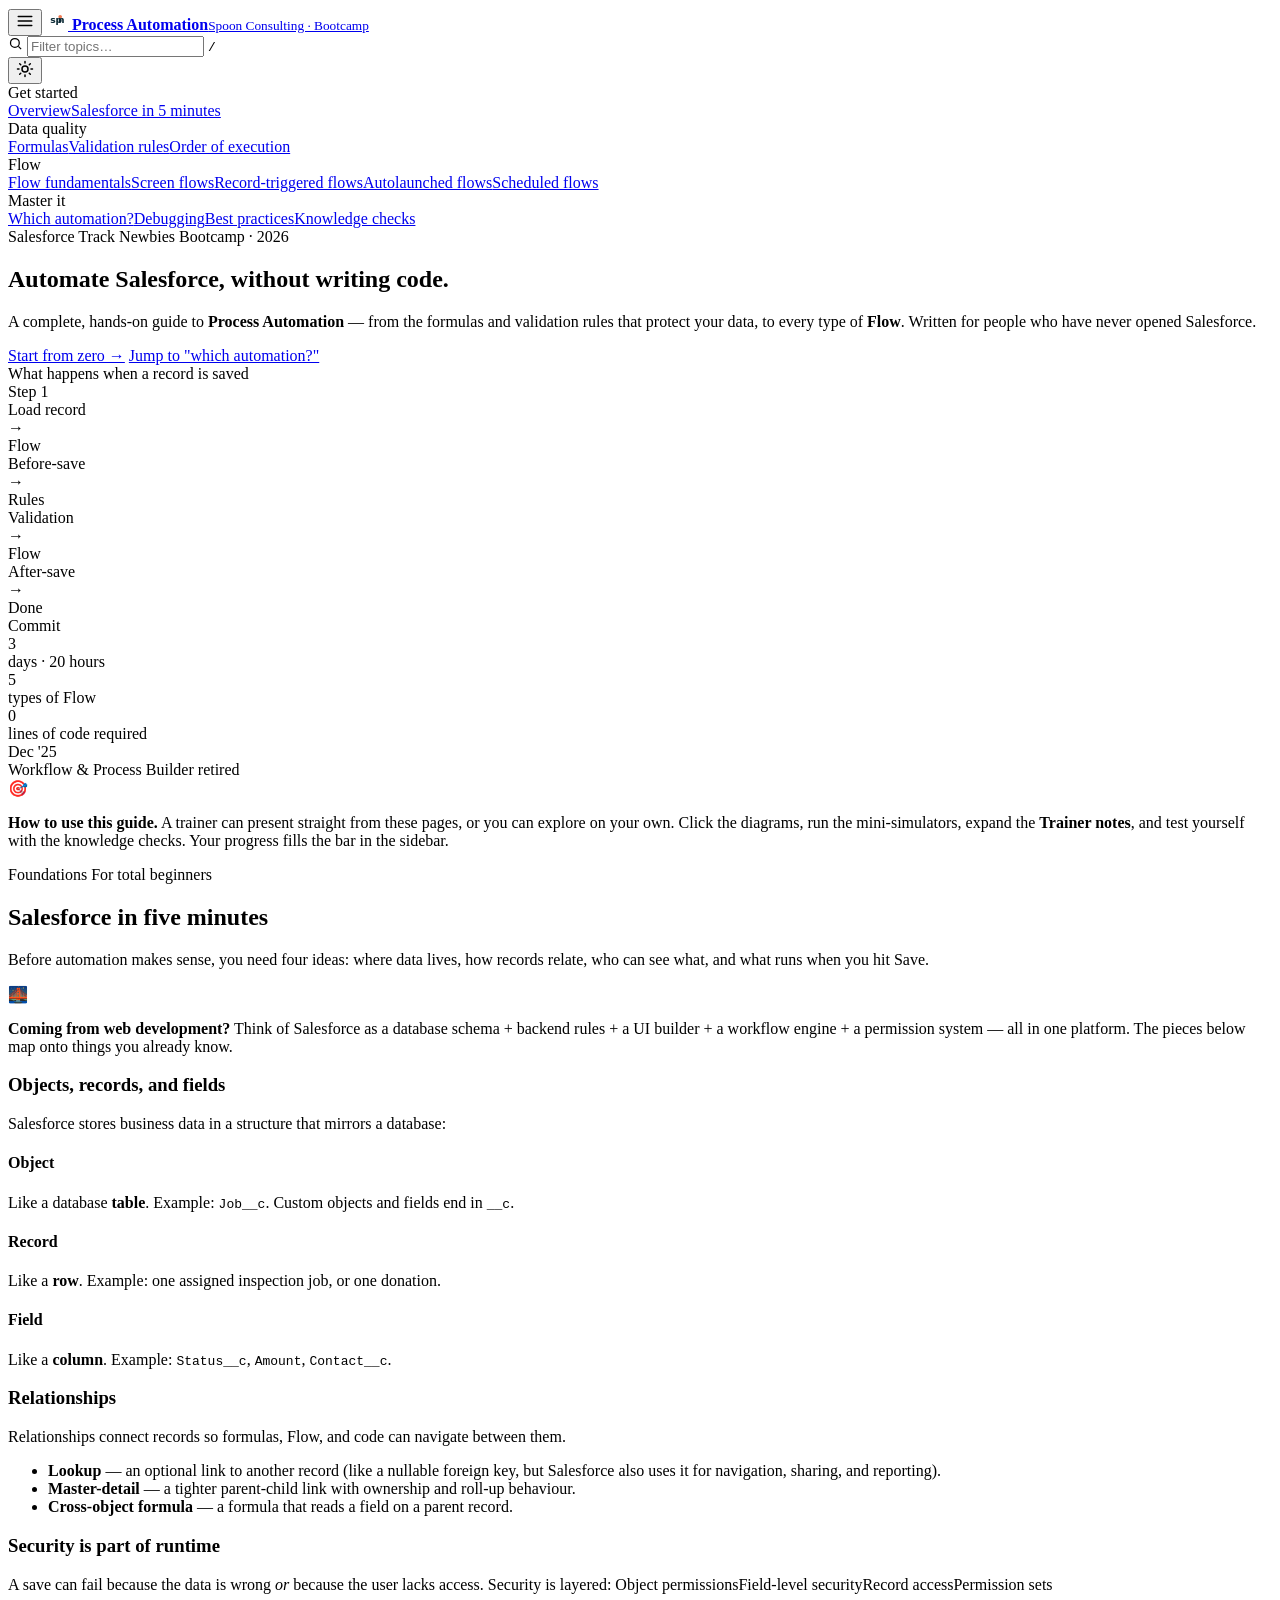
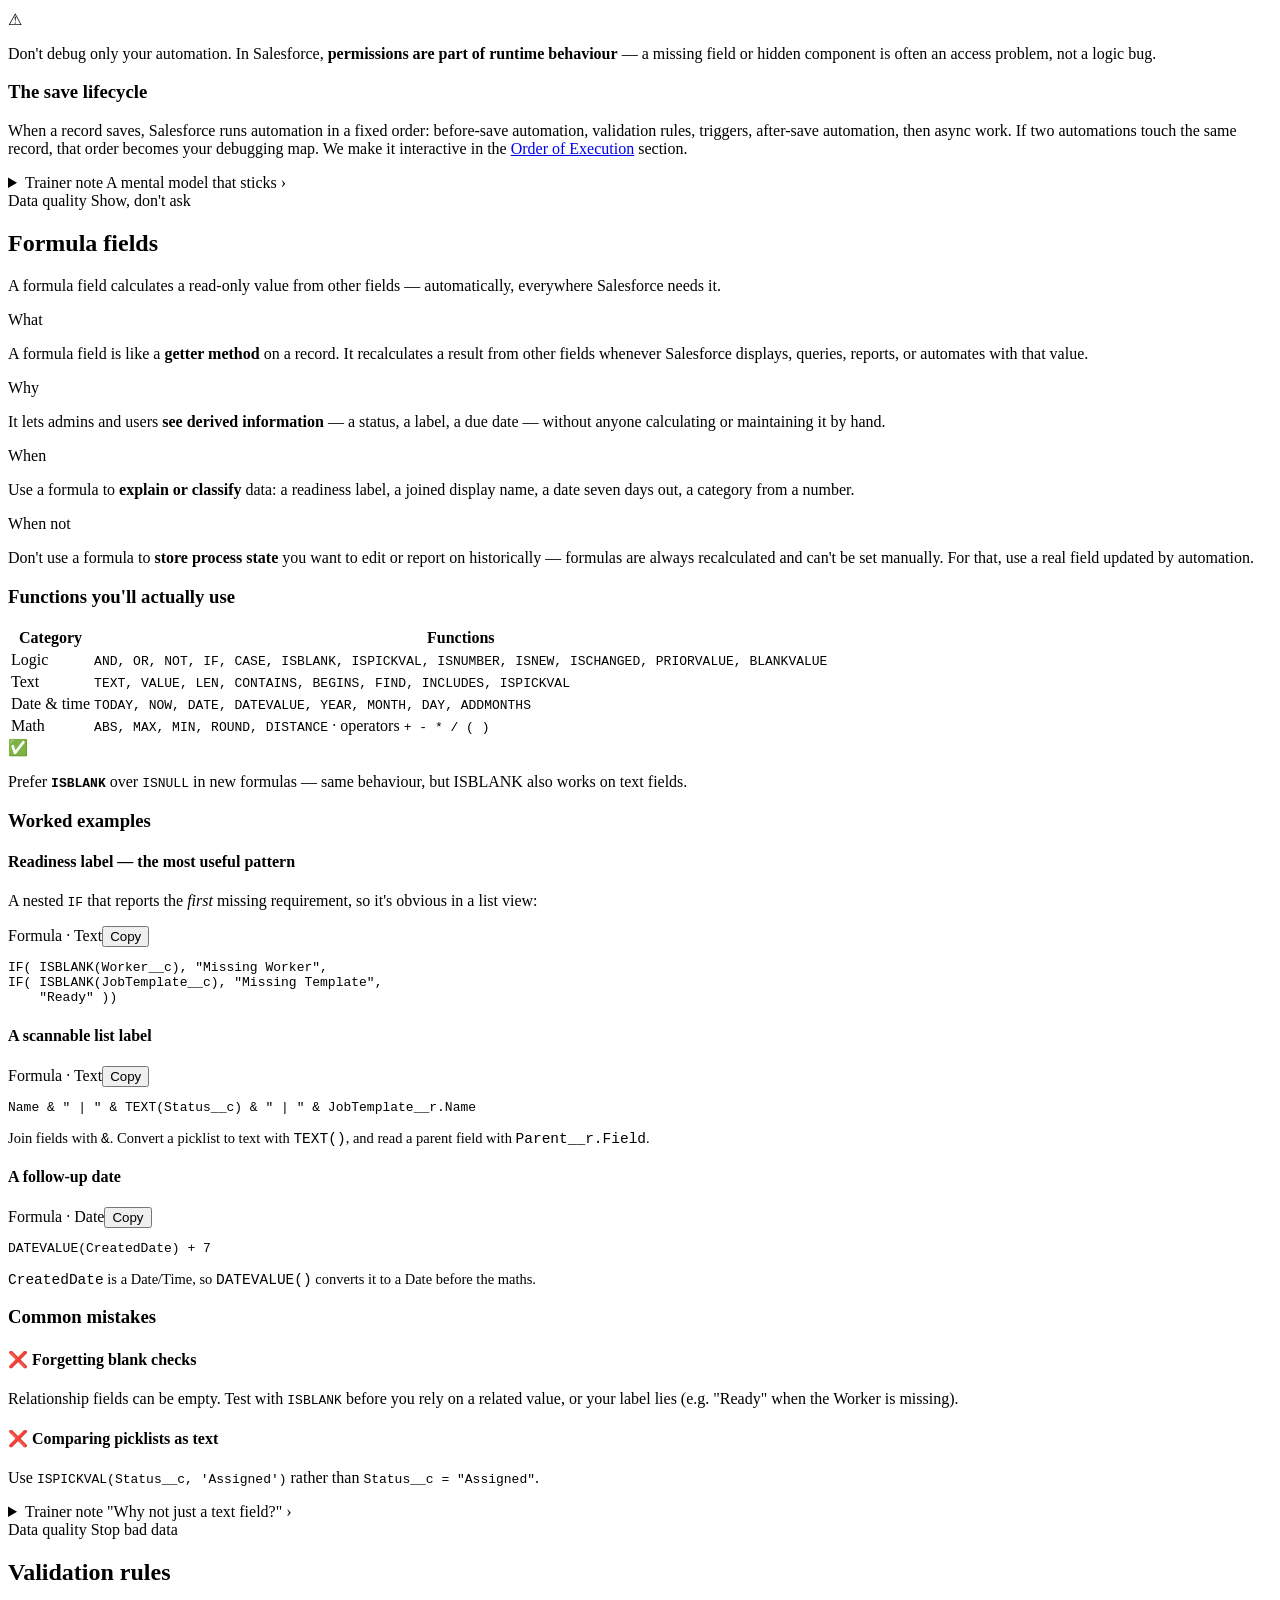
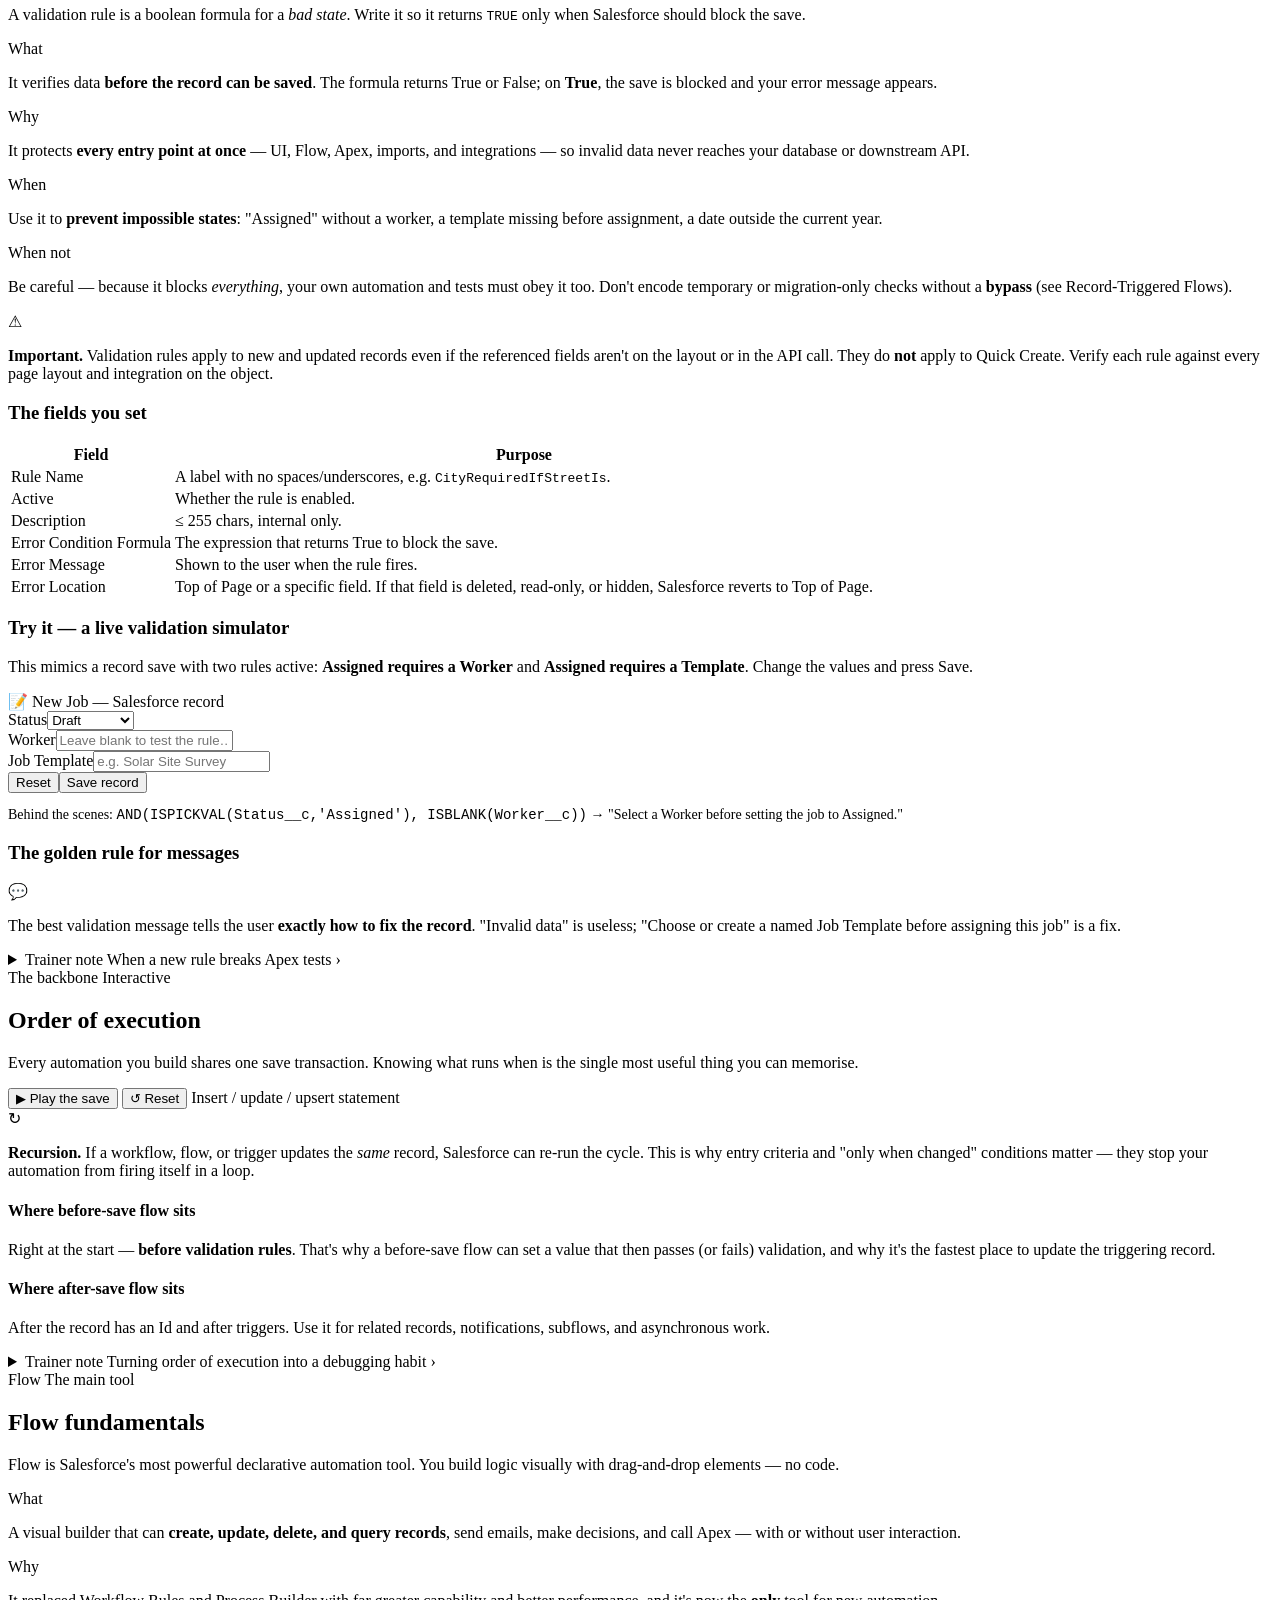
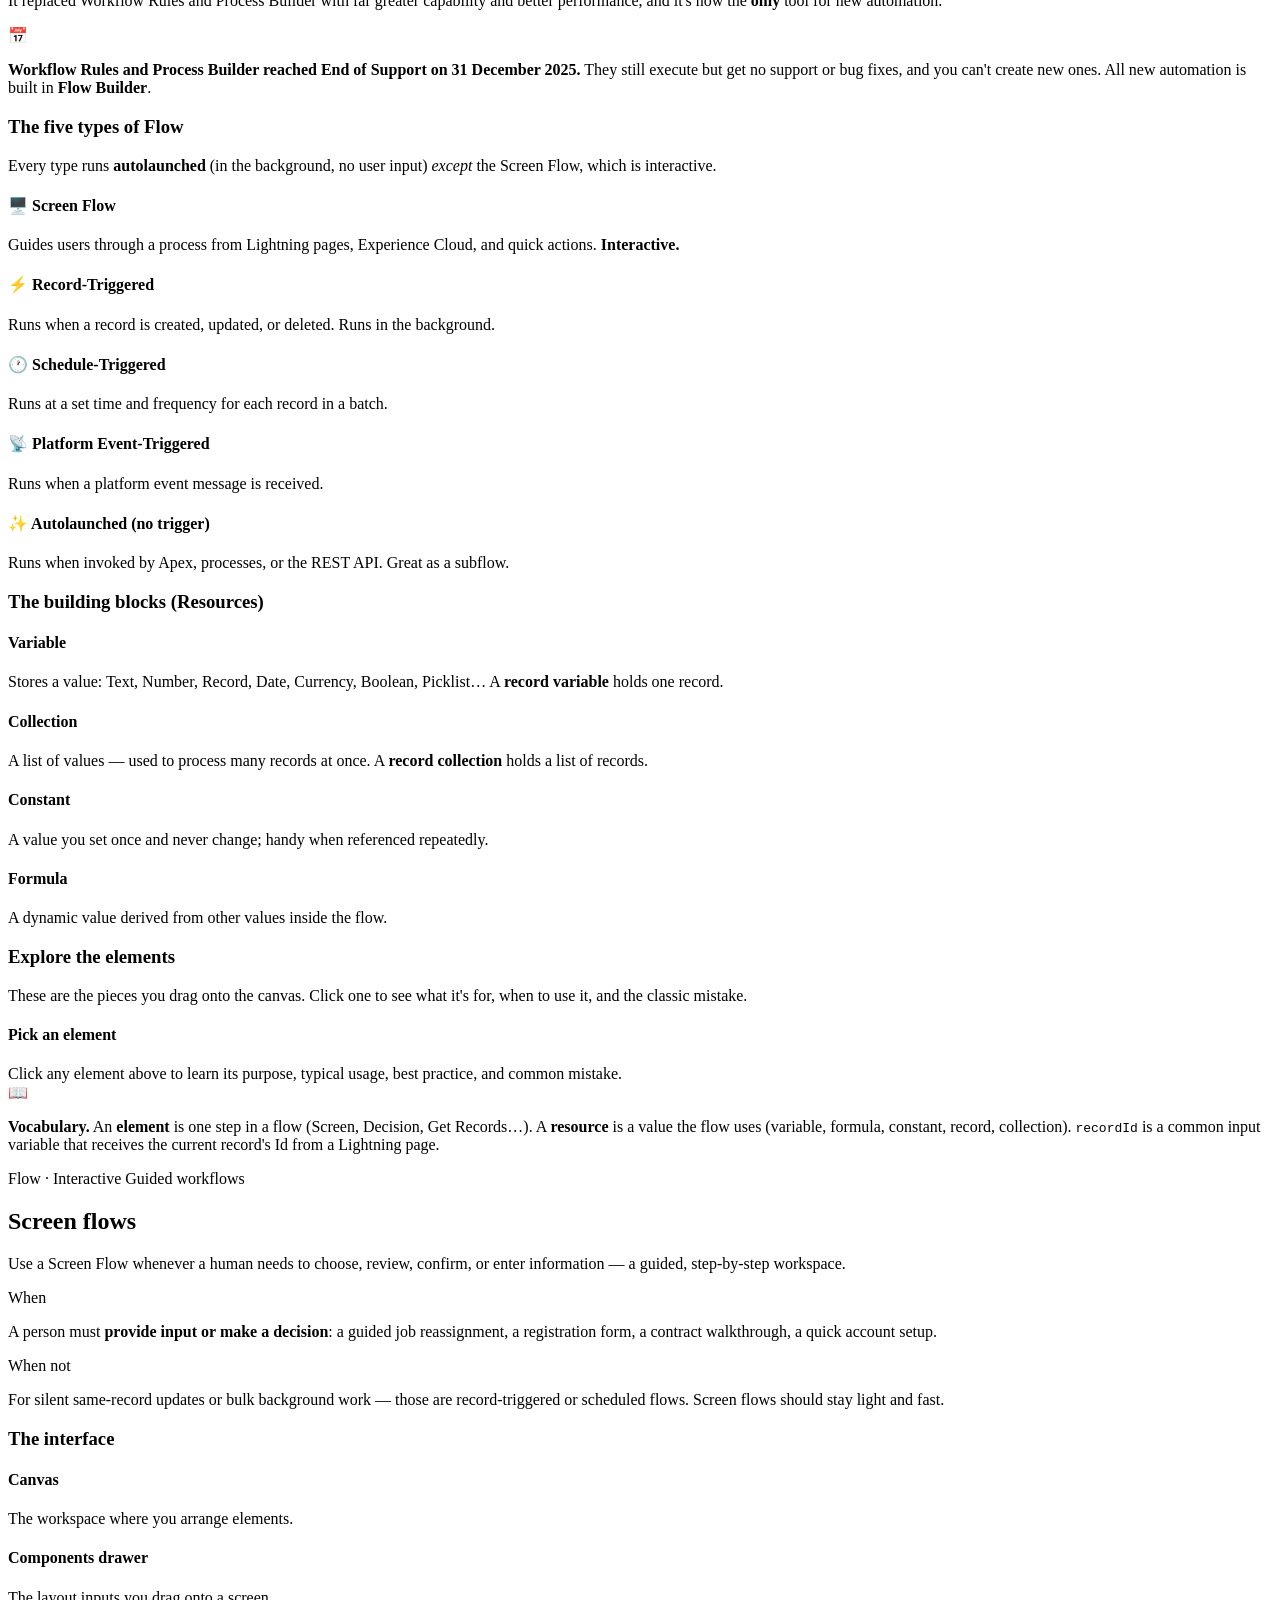
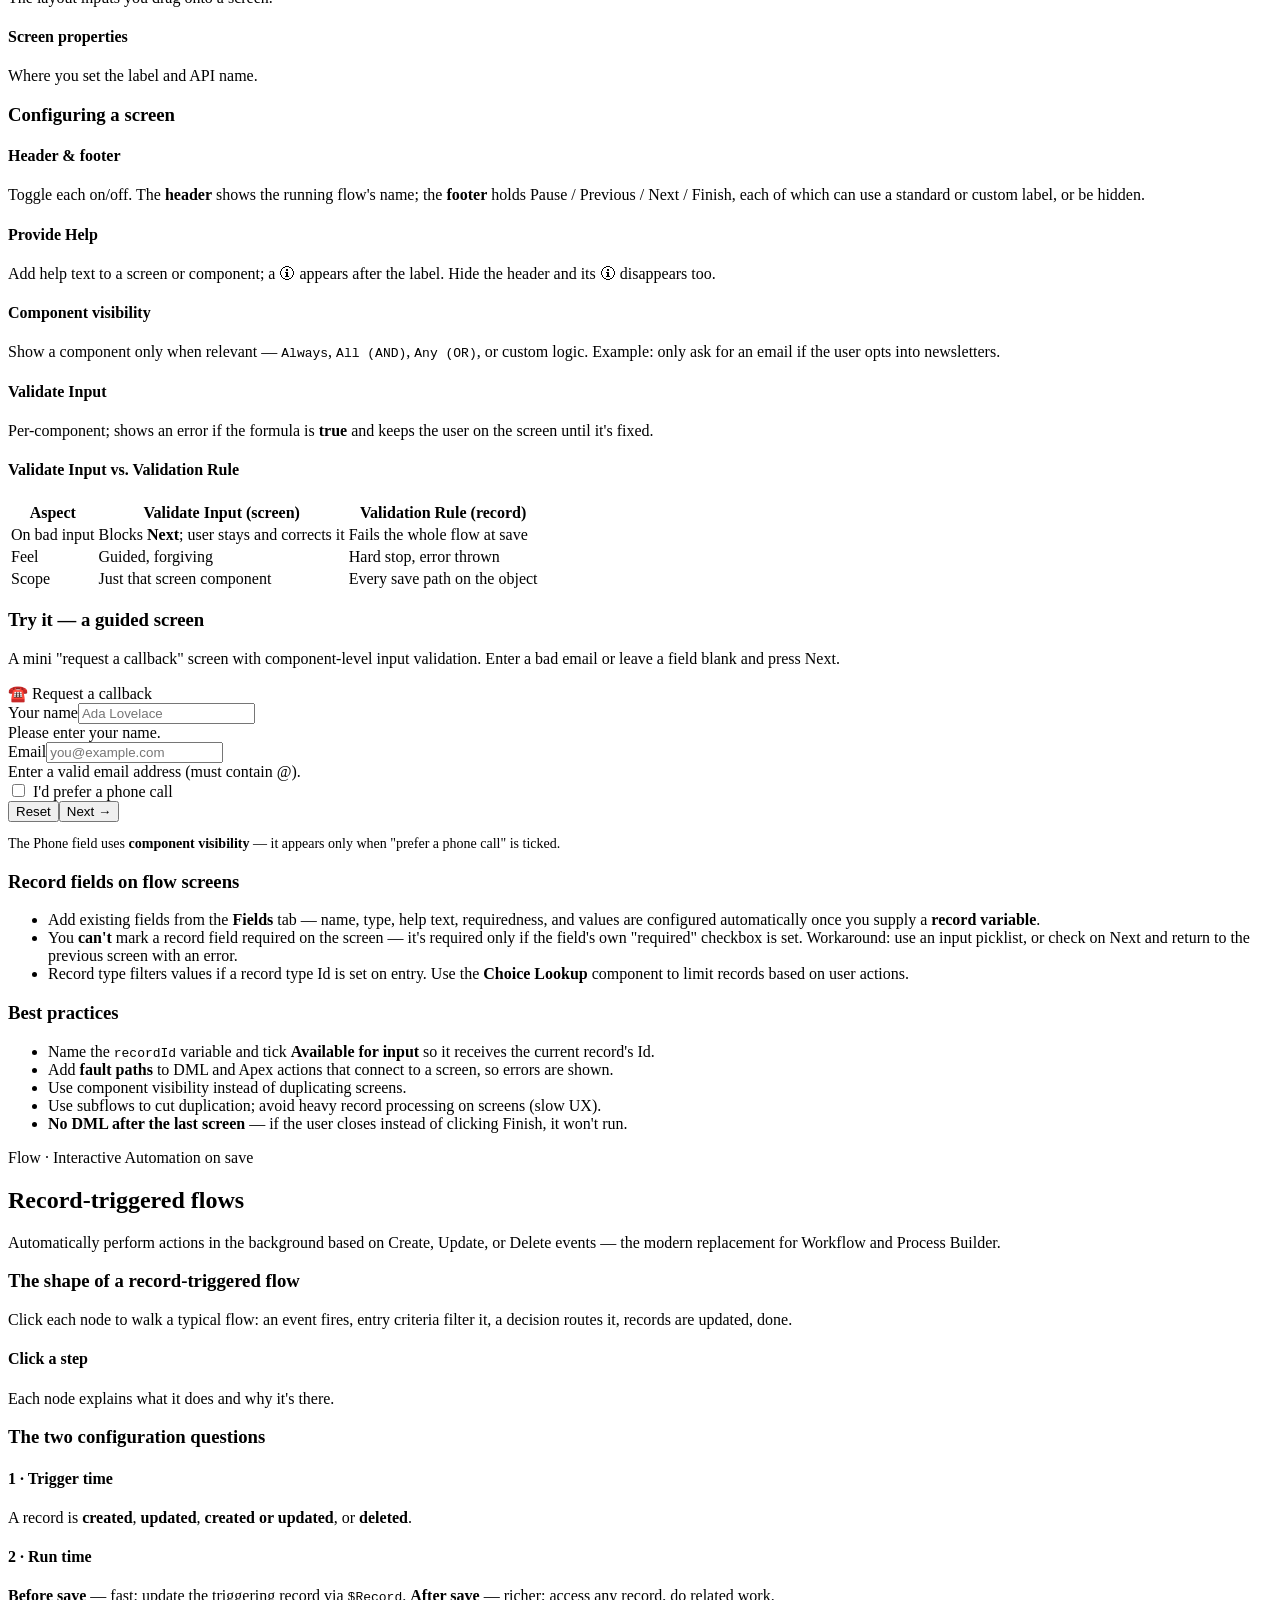
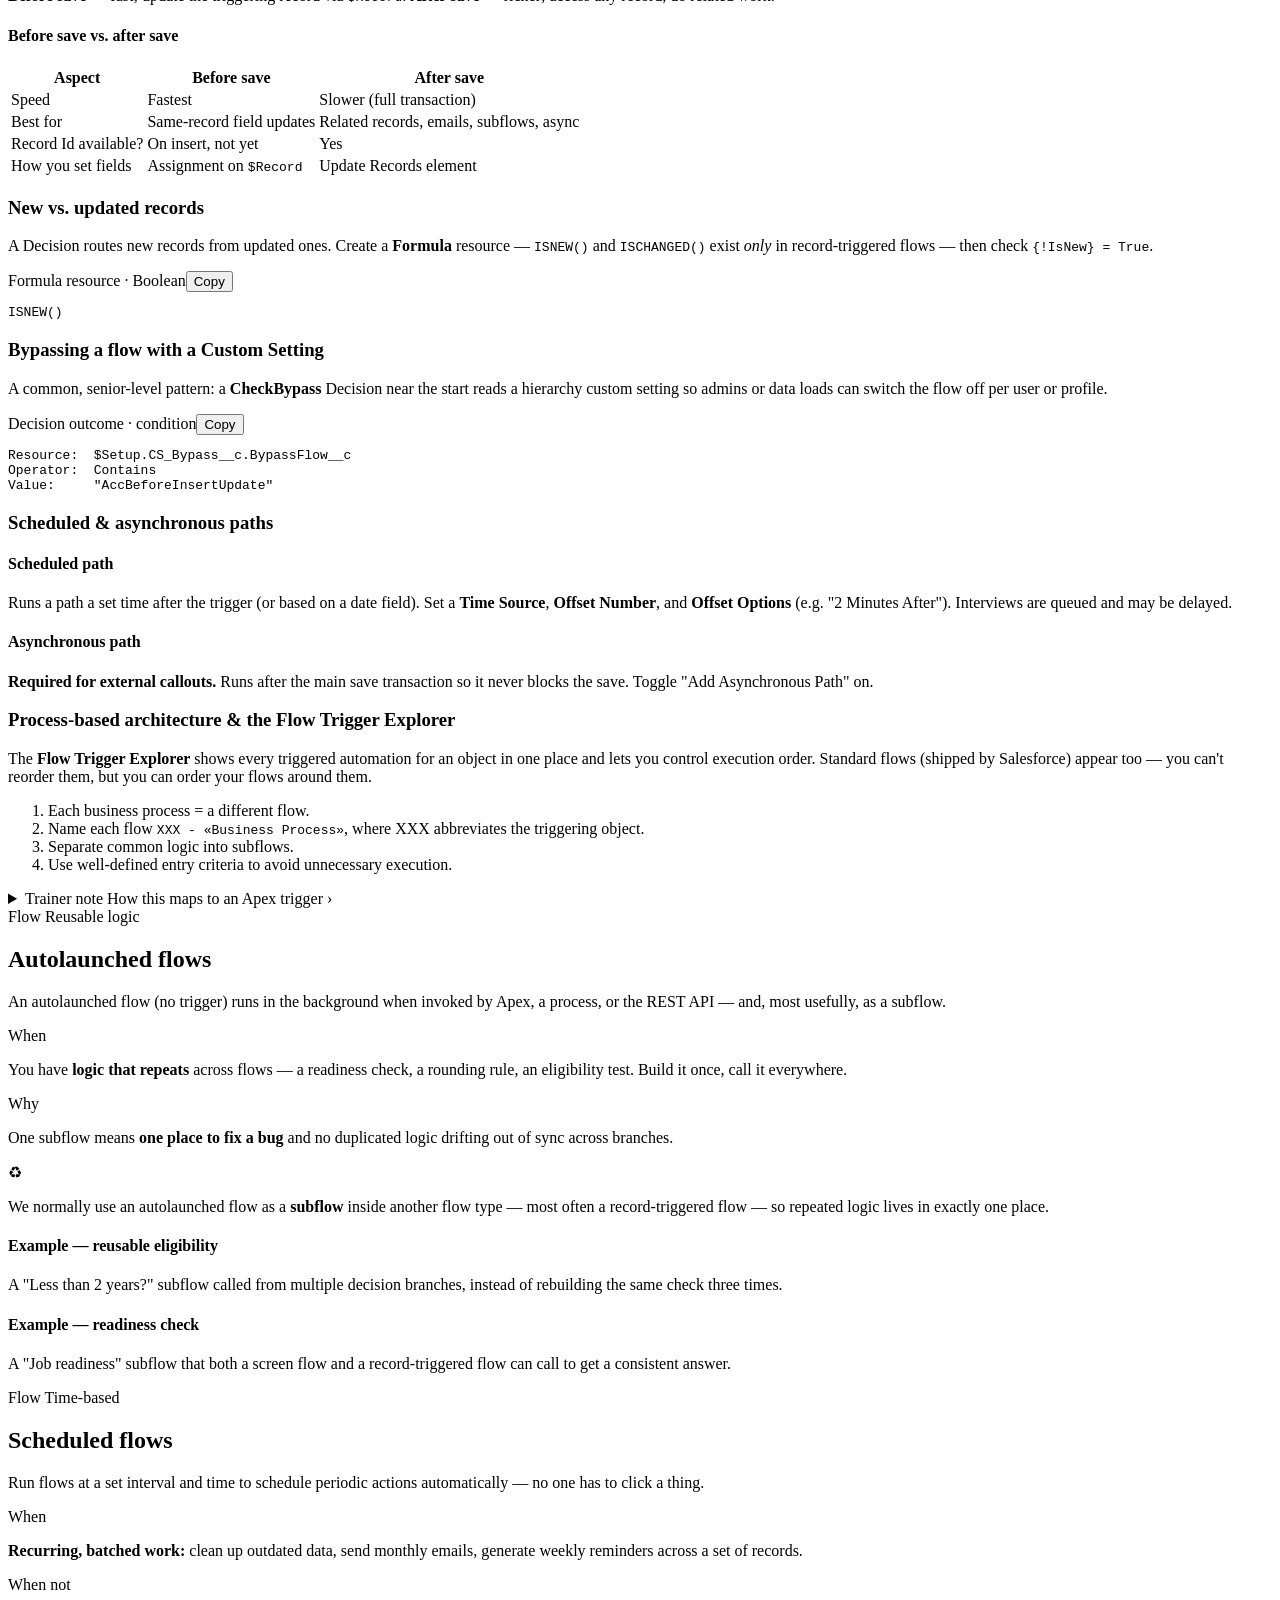
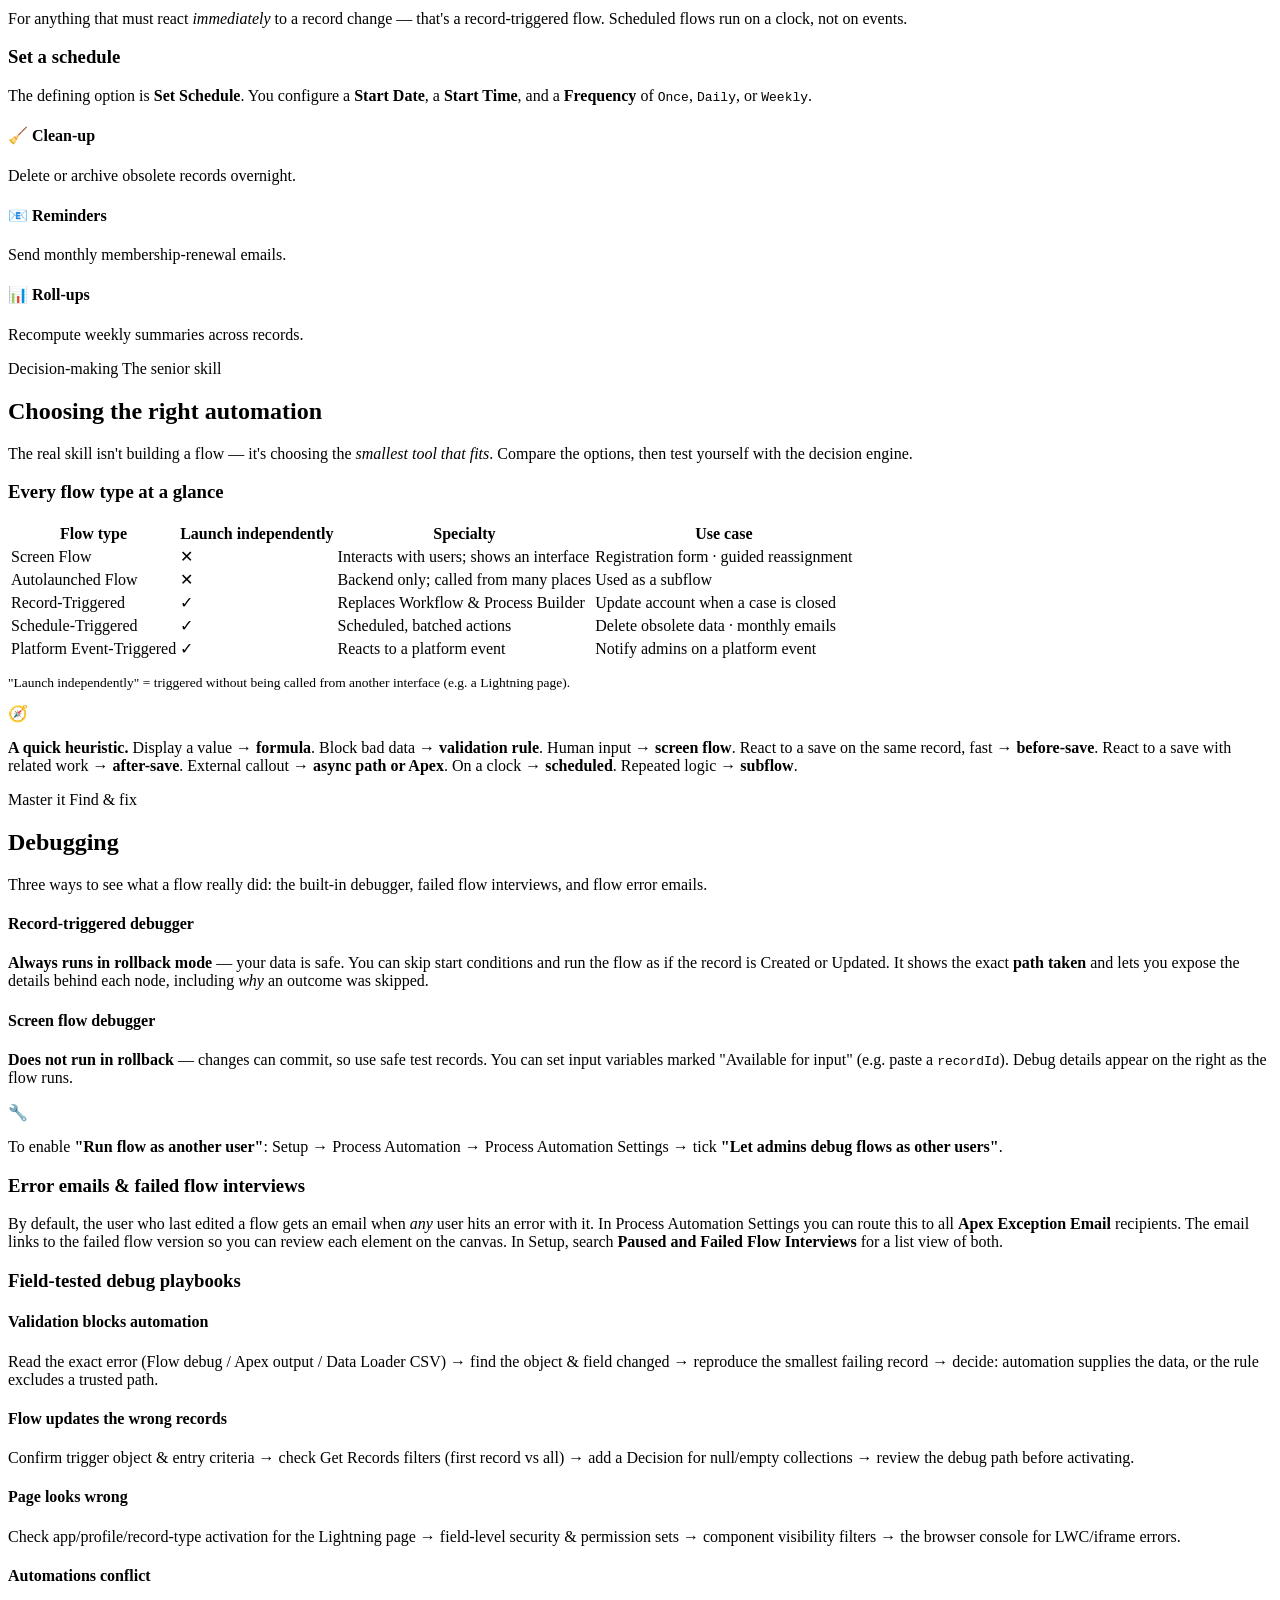
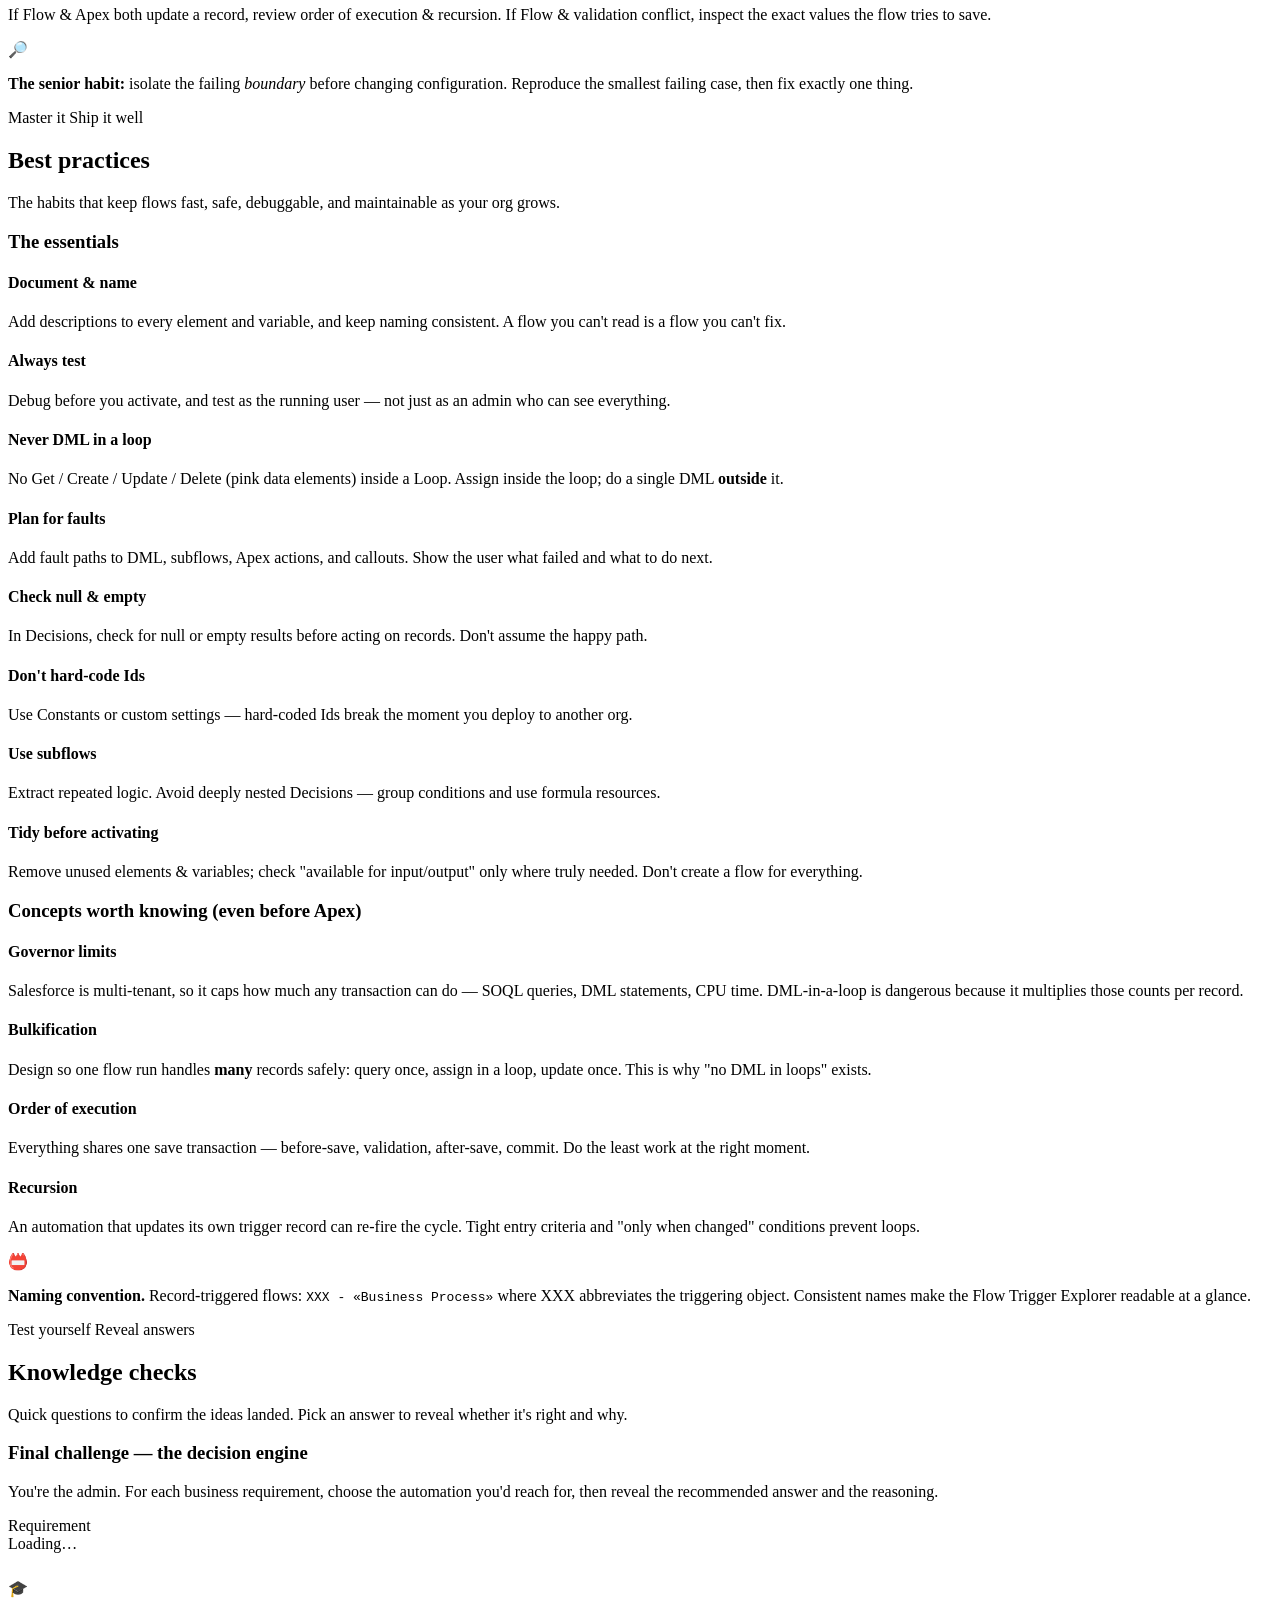
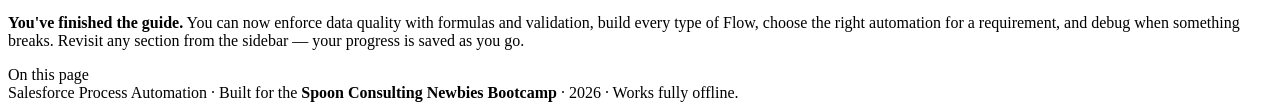
==== commit 46a5c119: "changed the content" ====
--- a/index.html
+++ b/index.html
@@ -1,1975 +1,591 @@
 <!DOCTYPE html>
 <html lang="en">
 <head>
-<meta charset="UTF-8">
-<meta name="viewport" content="width=device-width, initial-scale=1.0">
-<title>Salesforce Automation Training — Spoon Consulting</title>
-<style>
-:root {
-  --bg: #0c1828;
-  --surface: #112236;
-  --surface2: #182d4a;
-  --border: #1e3a5f;
-  --accent: #E8B84B;
-  --accent2: #7b6ddb;
-  --accent3: #6dd4dc;
-  --danger: #c44570;
-  --text: #eef2f8;
-  --text-muted: #7a8ba8;
-  --code-bg: #070f1c;
-  --keyword: #e06c9a;
-  --string: #6dd4a0;
-  --number: #E8B84B;
-  --comment: #4a6a8a;
-  --func: #61afef;
-}
-
-*, *::before, *::after { box-sizing: border-box; margin: 0; padding: 0; }
-
-html { scroll-behavior: smooth; }
-
-body {
-  font-family: system-ui, -apple-system, sans-serif;
-  background: var(--bg);
-  color: var(--text);
-  display: flex;
-  min-height: 100vh;
-  overflow-x: hidden;
-}
-
-/* ─── SIDEBAR ─── */
-#sidebar {
-  width: 260px;
-  min-width: 260px;
-  background: var(--surface);
-  border-right: 1px solid var(--border);
-  display: flex;
-  flex-direction: column;
-  position: fixed;
-  top: 0; left: 0; bottom: 0;
-  z-index: 100;
-  transition: all .3s ease;
-  overflow-y: auto;
-}
-
-#sidebar.collapsed {
-  width: 48px;
-  min-width: 48px;
-}
-#sidebar.collapsed .sidebar-logo,
-#sidebar.collapsed .sidebar-label,
-#sidebar.collapsed .nav-list,
-#sidebar.collapsed .sidebar-progress { display: none; }
-
-.sidebar-logo {
-  padding: 20px 16px 8px;
-}
-.sidebar-logo img {
-  width: 100%;
-  max-width: 220px;
-  height: auto;
-}
-
-.sidebar-label {
-  padding: 0 20px 16px;
-  font-size: .75em;
-  color: var(--text-muted);
-  text-transform: uppercase;
-  letter-spacing: 1.5px;
-}
-
-.nav-list {
-  flex: 1;
-  padding: 0 8px;
-  overflow-y: auto;
-}
-
-.nav-item {
-  display: flex;
-  align-items: center;
-  gap: 10px;
-  padding: 10px 12px;
-  margin: 2px 0;
-  border-radius: 8px;
-  cursor: pointer;
-  font-size: .82em;
-  color: var(--text-muted);
-  border: none;
-  background: none;
-  width: 100%;
-  text-align: left;
-  transition: all .2s;
-}
-.nav-item:hover { background: var(--surface2); color: var(--text); }
-.nav-item.active { background: var(--surface2); color: var(--accent); }
-.nav-item.visited .nav-badge { background: var(--accent3); color: var(--bg); }
-
-.nav-badge {
-  width: 24px; height: 24px;
-  border-radius: 50%;
-  background: var(--surface2);
-  display: flex; align-items: center; justify-content: center;
-  font-size: .72em;
-  font-weight: 700;
-  flex-shrink: 0;
-}
-
-.nav-subs {
-  max-height: 0;
-  overflow: hidden;
-  transition: max-height .3s ease;
-  padding-left: 34px;
-}
-.nav-group.expanded .nav-subs { max-height: 600px; }
-.nav-sub {
-  display: block;
-  padding: 5px 10px;
-  font-size: .72em;
-  color: var(--text-muted);
-  border: none;
-  background: none;
-  width: 100%;
-  text-align: left;
-  cursor: pointer;
-  border-left: 2px solid transparent;
-  transition: all .2s;
-  border-radius: 0 4px 4px 0;
-}
-.nav-sub:hover { color: var(--text); background: rgba(255,255,255,.03); }
-.nav-sub.active-sub { color: var(--accent); border-left-color: var(--accent); }
-
-.sidebar-progress {
-  padding: 16px 20px;
-  border-top: 1px solid var(--border);
-}
-.progress-label {
-  font-size: .72em;
-  color: var(--text-muted);
-  margin-bottom: 6px;
-}
-.progress-bar-bg {
-  height: 6px;
-  background: var(--surface2);
-  border-radius: 3px;
-  overflow: hidden;
-}
-.progress-bar-fill {
-  height: 100%;
-  background: linear-gradient(90deg, var(--accent), var(--accent3));
-  border-radius: 3px;
-  width: 0%;
-  transition: width .4s ease;
-}
-
-.sidebar-footer {
-  padding: 8px;
-  border-top: 1px solid var(--border);
-  display: flex;
-  gap: 4px;
-}
-.sidebar-footer button {
-  flex: 1;
-  padding: 8px;
-  background: var(--surface2);
-  border: 1px solid var(--border);
-  border-radius: 6px;
-  color: var(--text-muted);
-  cursor: pointer;
-  font-size: .8em;
-  transition: all .2s;
-}
-.sidebar-footer button:hover { background: var(--border); color: var(--text); }
-
-/* ─── MAIN ─── */
-#main {
-  margin-left: 260px;
-  flex: 1;
-  transition: margin-left .3s ease;
-}
-#sidebar.collapsed ~ #main { margin-left: 48px; }
-
-.section {
-  min-height: 100vh;
-  padding: 48px 56px;
-  border-bottom: 1px solid var(--border);
-}
-
-/* ─── MODULE HEADER ─── */
-.module-header {
-  margin-bottom: 40px;
-}
-.module-number {
-  display: inline-flex;
-  align-items: center;
-  justify-content: center;
-  width: 52px; height: 52px;
-  border-radius: 14px;
-  background: linear-gradient(135deg, var(--accent), var(--accent3));
-  color: var(--bg);
-  font-size: 1.5em;
-  font-weight: 800;
-  margin-bottom: 12px;
-}
-.module-title {
-  font-size: 2.2em;
-  font-weight: 700;
-  margin-bottom: 6px;
-}
-.module-subtitle {
-  font-size: 1em;
-  color: var(--text-muted);
-}
-
-/* ─── CARDS ─── */
-.card {
-  background: var(--surface);
-  border: 1px solid var(--border);
-  border-radius: 12px;
-  padding: 28px 32px;
-  margin-bottom: 24px;
-  transition: all .2s;
-}
-.card:hover { border-color: var(--accent); }
-.card h3 {
-  font-size: 1.15em;
-  margin-bottom: 14px;
-  color: var(--accent);
-}
-.card h4 {
-  font-size: .95em;
-  margin: 18px 0 8px;
-  color: var(--accent3);
-}
-.card p {
-  line-height: 1.7;
-  color: var(--text);
-  margin-bottom: 10px;
-}
-.card ul, .card ol {
-  padding-left: 0;
-  list-style: none;
-  margin: 8px 0;
-}
-.card ul li, .card ol li {
-  position: relative;
-  padding-left: 20px;
-  margin-bottom: 8px;
-  line-height: 1.65;
-}
-.card ul li::before {
-  content: '';
-  position: absolute;
-  left: 0; top: 10px;
-  width: 6px; height: 6px;
-  border-radius: 50%;
-  background: var(--accent);
-}
-
-/* ─── CODE BLOCKS ─── */
-.code-block {
-  background: var(--code-bg);
-  border: 1px solid var(--border);
-  border-radius: 10px;
-  margin: 16px 0;
-  overflow: hidden;
-}
-.code-block-header {
-  display: flex;
-  align-items: center;
-  justify-content: space-between;
-  padding: 8px 16px;
-  background: rgba(255,255,255,.03);
-  border-bottom: 1px solid var(--border);
-  font-size: .75em;
-  color: var(--text-muted);
-}
-.code-block-header .copy-btn {
-  background: none;
-  border: 1px solid var(--border);
-  color: var(--text-muted);
-  padding: 3px 10px;
-  border-radius: 4px;
-  cursor: pointer;
-  font-size: .9em;
-  transition: all .2s;
-}
-.code-block-header .copy-btn:hover { border-color: var(--accent); color: var(--accent); }
-.code-block pre {
-  padding: 16px 20px;
-  overflow-x: auto;
-  font-family: 'Fira Code', 'Cascadia Code', monospace;
-  font-size: .85em;
-  line-height: 1.6;
-  color: var(--text);
-  white-space: pre;
-}
-
-.kw { color: var(--keyword); }
-.str { color: var(--string); }
-.num { color: var(--number); }
-.cmt { color: var(--comment); font-style: italic; }
-.fn { color: var(--func); }
-.bool { color: var(--accent); }
-.prop { color: var(--accent3); }
-.op { color: var(--keyword); }
-.punc { color: var(--text-muted); }
-
-/* ─── COMPARE GRID ─── */
-.compare-grid {
-  display: grid;
-  grid-template-columns: 1fr 1fr;
-  gap: 16px;
-  margin: 16px 0;
-}
-.compare-col {
-  background: var(--code-bg);
-  border: 1px solid var(--border);
-  border-radius: 10px;
-  overflow: hidden;
-}
-.compare-col-header {
-  padding: 8px 16px;
-  font-size: .8em;
-  font-weight: 600;
-  background: rgba(255,255,255,.03);
-  border-bottom: 1px solid var(--border);
-}
-.compare-col-header.before { color: var(--danger); }
-.compare-col-header.after { color: var(--accent3); }
-.compare-col pre {
-  padding: 14px 16px;
-  font-family: 'Fira Code', 'Cascadia Code', monospace;
-  font-size: .82em;
-  line-height: 1.6;
-  overflow-x: auto;
-  white-space: pre;
-}
-
-/* ─── TRY-IT BUTTON ─── */
-.try-it-btn {
-  display: inline-flex;
-  align-items: center;
-  gap: 8px;
-  padding: 10px 20px;
-  background: linear-gradient(135deg, var(--accent), #d4a03a);
-  color: var(--bg);
-  border: none;
-  border-radius: 8px;
-  font-weight: 700;
-  cursor: pointer;
-  font-size: .88em;
-  margin-top: 12px;
-  transition: all .2s;
-}
-.try-it-btn:hover { transform: translateY(-1px); box-shadow: 0 4px 16px rgba(232,184,75,.3); }
-
-/* ─── FLOATING PLAYGROUND ─── */
-#playground-panel {
-  display: none;
-  position: fixed;
-  width: 560px;
-  height: 440px;
-  min-width: 360px;
-  min-height: 280px;
-  background: var(--surface);
-  border: 1px solid var(--border);
-  border-radius: 14px;
-  box-shadow: 0 8px 40px rgba(0,0,0,.5);
-  z-index: 500;
-  flex-direction: column;
-  overflow: hidden;
-  top: 50%; left: 50%;
-  transform: translate(-50%, -50%);
-}
-#playground-panel.visible { display: flex; }
-
-.pg-header {
-  display: flex;
-  align-items: center;
-  justify-content: space-between;
-  padding: 10px 16px;
-  background: var(--surface2);
-  cursor: move;
-  user-select: none;
-}
-.pg-header-title { font-weight: 700; font-size: .88em; color: var(--accent); }
-.pg-header-actions { display: flex; gap: 4px; }
-.pg-header-actions button {
-  background: none; border: 1px solid var(--border);
-  color: var(--text-muted); padding: 4px 10px; border-radius: 4px;
-  cursor: pointer; font-size: .78em; transition: all .2s;
-}
-.pg-header-actions button:hover { border-color: var(--accent); color: var(--accent); }
-
-.pg-body { flex: 1; display: flex; flex-direction: column; overflow: hidden; }
-.pg-body textarea {
-  flex: 1;
-  background: var(--code-bg);
-  color: var(--text);
-  border: none;
-  padding: 14px 16px;
-  font-family: 'Fira Code', 'Cascadia Code', monospace;
-  font-size: .82em;
-  line-height: 1.6;
-  resize: none;
-  outline: none;
-}
-.pg-output {
-  height: 100px;
-  background: #060d18;
-  border-top: 1px solid var(--border);
-  padding: 10px 16px;
-  font-family: 'Fira Code', 'Cascadia Code', monospace;
-  font-size: .8em;
-  color: var(--accent3);
-  overflow-y: auto;
-  white-space: pre-wrap;
-}
-
-.pg-footer {
-  display: flex;
-  gap: 6px;
-  padding: 8px 12px;
-  background: var(--surface2);
-}
-.pg-footer button {
-  padding: 6px 16px;
-  border-radius: 6px;
-  border: 1px solid var(--border);
-  background: var(--surface);
-  color: var(--text-muted);
-  cursor: pointer;
-  font-size: .8em;
-  font-weight: 600;
-  transition: all .2s;
-}
-.pg-footer button:hover { border-color: var(--accent); color: var(--accent); }
-.pg-footer .run-btn { background: var(--accent); color: var(--bg); border-color: var(--accent); }
-.pg-footer .run-btn:hover { background: #d4a03a; }
-
-.pg-resize {
-  position: absolute;
-  bottom: 0; right: 0;
-  width: 18px; height: 18px;
-  cursor: nwse-resize;
-}
-
-/* ─── WELCOME ─── */
-.welcome-title {
-  font-size: 3em;
-  font-weight: 800;
-  background: linear-gradient(135deg, var(--accent), var(--accent3));
-  -webkit-background-clip: text;
-  -webkit-text-fill-color: transparent;
-  background-clip: text;
-  margin-bottom: 8px;
-}
-.welcome-subtitle {
-  font-size: 1.3em;
-  color: var(--text-muted);
-  margin-bottom: 6px;
-}
-.welcome-credit {
-  font-size: .95em;
-  color: var(--text-muted);
-  margin-bottom: 32px;
-}
-
-.module-grid {
-  display: grid;
-  grid-template-columns: repeat(auto-fill, minmax(240px, 1fr));
-  gap: 16px;
-  margin-top: 32px;
-}
-.module-card {
-  background: var(--surface);
-  border: 1px solid var(--border);
-  border-radius: 12px;
-  padding: 20px;
-  cursor: pointer;
-  transition: all .2s;
-}
-.module-card:hover { border-color: var(--accent); transform: translateY(-2px); box-shadow: 0 6px 24px rgba(0,0,0,.3); }
-.module-card .mc-num {
-  width: 32px; height: 32px;
-  border-radius: 8px;
-  background: var(--surface2);
-  display: flex; align-items: center; justify-content: center;
-  font-size: .8em; font-weight: 700; color: var(--accent);
-  margin-bottom: 10px;
-}
-.module-card .mc-title { font-weight: 700; margin-bottom: 4px; font-size: .95em; }
-.module-card .mc-desc { font-size: .78em; color: var(--text-muted); line-height: 1.5; }
-
-/* ─── THANK YOU ─── */
-.ty-title {
-  font-size: 3em;
-  font-weight: 800;
-  background: linear-gradient(135deg, var(--accent), var(--accent3));
-  -webkit-background-clip: text;
-  -webkit-text-fill-color: transparent;
-  background-clip: text;
-  margin-bottom: 8px;
-  text-align: center;
-}
-.ty-sub {
-  text-align: center;
-  color: var(--text-muted);
-  margin-bottom: 40px;
-}
-.ty-grid {
-  display: grid;
-  grid-template-columns: 1fr 1fr;
-  gap: 32px;
-  max-width: 640px;
-  margin: 0 auto;
-}
-.ty-card {
-  background: var(--surface);
-  border: 1px solid var(--border);
-  border-radius: 16px;
-  padding: 32px;
-  text-align: center;
-  text-decoration: none;
-  color: var(--text);
-  transition: all .2s;
-}
-.ty-card:hover { border-color: var(--accent); transform: translateY(-2px); }
-.ty-card-photo-wrap { display: flex; justify-content: center; margin-bottom: 16px; }
-.ty-card-avatar {
-  width: 130px; height: 130px; border-radius: 50%;
-  overflow: hidden; border: 3px solid var(--border);
-  box-shadow: 0 4px 20px rgba(0,0,0,.4);
-  transition: border-color .22s;
-  display: flex; align-items: center; justify-content: center;
-  background: var(--surface2);
-}
-.ty-card:hover .ty-card-avatar { border-color: var(--accent); }
-.ty-card-avatar img { width: 100%; height: 100%; object-fit: cover; object-position: center 15%; display: block; }
-.ty-card-name { font-size: 1.1em; font-weight: 700; margin-bottom: 4px; }
-.ty-card-role { font-size: .82em; color: var(--text-muted); margin-bottom: 8px; }
-.ty-card-email { font-size: .82em; color: var(--accent3); }
-
-/* ─── TABLE ─── */
-.info-table {
-  width: 100%;
-  border-collapse: collapse;
-  margin: 16px 0;
-  font-size: .88em;
-}
-.info-table th, .info-table td {
-  padding: 10px 14px;
-  border: 1px solid var(--border);
-  text-align: left;
-}
-.info-table th {
-  background: var(--surface2);
-  color: var(--accent);
-  font-weight: 600;
-}
-.info-table td { background: var(--surface); }
-
-/* ─── MISC ─── */
-a { color: var(--accent3); }
-.tag {
-  display: inline-block;
-  padding: 2px 10px;
-  border-radius: 4px;
-  background: var(--surface2);
-  color: var(--accent);
-  font-size: .78em;
-  font-weight: 600;
-  margin: 2px;
-}
-.note {
-  background: rgba(232,184,75,.08);
-  border-left: 3px solid var(--accent);
-  padding: 12px 16px;
-  border-radius: 0 8px 8px 0;
-  margin: 12px 0;
-  font-size: .9em;
-  color: var(--text-muted);
-}
-
-/* ─── ANIMATION CONTAINERS ─── */
-.anim-container {
-  background: var(--code-bg);
-  border: 1px solid var(--border);
-  border-radius: 10px;
-  padding: 20px;
-  margin: 16px 0;
-}
-.anim-controls {
-  display: flex;
-  gap: 12px;
-  align-items: center;
-  margin-bottom: 16px;
-  flex-wrap: wrap;
-}
-.anim-toggle {
-  display: flex;
-  align-items: center;
-  gap: 6px;
-  font-size: .82em;
-  color: var(--text-muted);
-  cursor: pointer;
-}
-.anim-toggle input { accent-color: var(--accent); }
-.anim-btn {
-  padding: 6px 16px;
-  background: var(--accent);
-  color: var(--bg);
-  border: none;
-  border-radius: 6px;
-  font-weight: 700;
-  cursor: pointer;
-  font-size: .82em;
-  transition: all .2s;
-}
-.anim-btn:hover { background: #d4a03a; }
-.anim-log {
-  margin-top: 12px;
-  padding: 8px 12px;
-  background: rgba(0,0,0,.3);
-  border-radius: 6px;
-  font-family: 'Fira Code', monospace;
-  font-size: .78em;
-  color: var(--text-muted);
-  min-height: 24px;
-  white-space: pre-wrap;
-}
-
-/* ─── VALIDATION EXECUTION ANIMATION ─── */
-.anim-tree {
-  display: flex;
-  justify-content: center;
-}
-.anim-node {
-  border: 2px solid var(--border);
-  border-radius: 10px;
-  padding: 8px;
-  transition: all .4s ease;
-  position: relative;
-}
-.anim-node.glow {
-  border-color: var(--accent3);
-  box-shadow: 0 0 20px rgba(109,212,220,.3);
-}
-.anim-node.glow-stop {
-  border-color: var(--danger);
-  box-shadow: 0 0 20px rgba(196,69,112,.3);
-}
-.anim-node-inner {
-  background: var(--surface);
-  padding: 6px 14px;
-  border-radius: 6px;
-  font-size: .82em;
-  font-family: 'Fira Code', monospace;
-  color: var(--accent3);
-  margin-bottom: 6px;
-  text-align: center;
-}
-.anim-leaf .anim-node-inner {
-  background: var(--accent);
-  color: var(--bg);
-  cursor: pointer;
-}
-.anim-shadow-boundary {
-  border: 1px dashed var(--text-muted);
-  border-radius: 8px;
-  padding: 10px;
-  margin-top: 4px;
-  position: relative;
-}
-.anim-sb-label {
-  position: absolute;
-  top: -8px;
-  left: 10px;
-  background: var(--code-bg);
-  padding: 0 6px;
-  font-size: .65em;
-  color: var(--text-muted);
-}
-
-/* ─── RECORD TRIGGERED SCENE ANIMATION ─── */
-.compose-scene { display: flex; justify-content: center; }
-.compose-parent {
-  border: 2px solid var(--border);
-  border-radius: 12px;
-  padding: 16px;
-  min-width: 500px;
-  transition: border-color .3s;
-}
-.compose-label {
-  font-family: 'Fira Code', monospace;
-  font-size: .82em;
-  color: var(--accent3);
-  margin-bottom: 10px;
-}
-.compose-tag {
-  background: var(--accent);
-  color: var(--bg);
-  padding: 1px 8px;
-  border-radius: 4px;
-  font-size: .8em;
-  font-weight: 600;
-}
-.compose-children {
-  display: grid;
-  grid-template-columns: 1fr 1fr;
-  gap: 12px;
-}
-.compose-child {
-  border: 1px solid var(--border);
-  border-radius: 8px;
-  padding: 12px;
-  position: relative;
-  transition: all .3s;
-}
-.compose-items { display: flex; flex-direction: column; gap: 4px; }
-.compose-item {
-  padding: 8px 12px;
-  background: var(--surface);
-  border-radius: 6px;
-  font-size: .85em;
-  cursor: pointer;
-  transition: all .2s;
-  border: 1px solid transparent;
-}
-.compose-item:hover { border-color: var(--accent); }
-.compose-item.selected {
-  border-color: var(--accent);
-  background: rgba(232,184,75,.1);
-}
-.compose-arrow-up, .compose-arrow-down {
-  text-align: center;
-  font-size: .72em;
-  color: var(--text-muted);
-  padding: 6px 0 0;
-  opacity: 0;
-  transition: opacity .3s;
-}
-.compose-arrow-up.show, .compose-arrow-down.show {
-  opacity: 1;
-}
-.compose-arrow-up span { color: var(--danger); }
-.compose-arrow-down span { color: var(--accent3); }
-.compose-detail-content {
-  min-height: 80px;
-  display: flex;
-  align-items: center;
-  justify-content: center;
-}
-.compose-detail-placeholder {
-  color: var(--text-muted);
-  font-size: .85em;
-  font-style: italic;
-}
-.compose-detail-info {
-  width: 100%;
-}
-.compose-detail-info .cdi-name {
-  font-size: 1.1em;
-  font-weight: 700;
-  color: var(--accent);
-  margin-bottom: 4px;
-}
-.compose-detail-info .cdi-email {
-  font-size: .82em;
-  color: var(--text-muted);
-}
-.compose-detail-info .cdi-phone {
-  font-size: .82em;
-  color: var(--text-muted);
-}
-
-@keyframes pulse-glow {
-  0%,100% { box-shadow: 0 0 8px rgba(232,184,75,.2); }
-  50% { box-shadow: 0 0 24px rgba(232,184,75,.5); }
-}
-.compose-child.flash { animation: pulse-glow .6s ease; }
-
-@media (max-width: 900px) {
-  #sidebar { display: none; }
-  #main { margin-left: 0 !important; }
-  .section { padding: 24px 20px; }
-  .compare-grid { grid-template-columns: 1fr; }
-  .ty-grid { grid-template-columns: 1fr; }
-}
-</style>
+<meta charset="UTF-8"/>
+<meta name="viewport" content="width=device-width, initial-scale=1.0"/>
+<title>Salesforce Process Automation — Interactive Guide · Spoon Consulting</title>
+<meta name="description" content="Learn Salesforce Process Automation from zero: formulas, validation rules, and every type of Flow, with interactive diagrams, comparisons, and knowledge checks."/>
+<link rel="stylesheet" href="styles.css"/>
 </head>
 <body>
 
-<!-- ═══ SIDEBAR ═══ -->
-<nav id="sidebar">
-  <div class="sidebar-logo"><img src="[data-uri]" alt="Spoon Consulting"/></div>
-  <div class="sidebar-label">Automation Training</div>
-  <div class="nav-list" id="navList"></div>
-  <div class="sidebar-progress">
-    <div class="progress-label" id="progressLabel">0 of 12 completed</div>
-    <div class="progress-bar-bg"><div class="progress-bar-fill" id="progressFill"></div></div>
+<!-- ===================== TOP BAR ===================== -->
+<header class="topbar">
+  <button class="iconbtn menu-toggle" id="menuToggle" aria-label="Menu">
+    <svg width="18" height="18" viewBox="0 0 24 24" fill="none" stroke="currentColor" stroke-width="2" stroke-linecap="round"><line x1="3" y1="6" x2="21" y2="6"/><line x1="3" y1="12" x2="21" y2="12"/><line x1="3" y1="18" x2="21" y2="18"/></svg>
+  </button>
+  <a class="brand" href="#overview">
+    <span class="mark">
+      <svg width="22" height="22" viewBox="0 0 24 24"><circle cx="12" cy="12" r="11" fill="#fff"/><text x="4.5" y="16" font-family="system-ui" font-size="10" font-weight="800" fill="#0c2a35">sp</text><circle cx="15.5" cy="9.5" r="2" fill="#ef7a52"/><text x="13" y="16" font-family="system-ui" font-size="10" font-weight="800" fill="#0c2a35">n</text></svg>
+    </span>
+    <span><b>Process Automation</b><small>Spoon Consulting · Bootcamp</small></span>
+  </a>
+  <div class="search">
+    <svg width="15" height="15" viewBox="0 0 24 24" fill="none" stroke="currentColor" stroke-width="2"><circle cx="11" cy="11" r="7"/><line x1="21" y1="21" x2="16.65" y2="16.65"/></svg>
+    <input id="filterInput" type="text" placeholder="Filter topics…" aria-label="Filter topics"/>
+    <kbd>/</kbd>
   </div>
-  <div class="sidebar-footer">
-    <button onclick="toggleSidebar()" title="Toggle sidebar" id="collapseBtn">&#9776;</button>
-    <button onclick="toggleAppFullscreen()" title="Fullscreen" id="fsBtn">&#x26F6;</button>
-  </div>
-</nav>
-
-<!-- ═══ MAIN CONTENT ═══ -->
-<div id="main">
-
-<!-- ─── S-0: WELCOME ─── -->
-<section class="section" id="s-0">
-  <div class="welcome-title">Salesforce Automation</div>
-  <div class="welcome-subtitle">Declarative &amp; Programmatic Logic Course</div>
-  <div class="welcome-credit">Presented by Spoon Consulting</div>
-
-  <div class="card" id="card-0-1">
-    <h3>Course Overview</h3>
-    <p>This hands-on course turns you from a beginner into an expert on Salesforce's core automation tools[cite: 4]. You will learn how to write declarative Validation Rules to prevent bad data[cite: 4], design visual Screen Flows to guide users[cite: 4], build high-powered Record-Triggered Flows to handle background operations[cite: 4], leverage modular Autolaunched Flows[cite: 4], and manage recurring operations with Scheduled Flows[cite: 4].</p>
-  </div>
-
-  <div class="module-grid" id="moduleGrid"></div>
-</section>
-
-<!-- ─── S-1: INTRODUCTION ─── -->
-<section class="section" id="s-1">
-  <div class="module-header">
-    <div class="module-number">1</div>
-    <div class="module-title">Introduction</div>
-    <div class="module-subtitle">Agenda, Concepts, and the Automation Spectrum</div>
-  </div>
-
-  <div class="card" id="card-1-1">
-    <h3>Training Agenda</h3>
-    <ul>
-      <li>Validation Rules (Syntax and Execution Context)</li>
-      <li>Screen Flows (User-interactive flows)</li>
-      <li>Record-Triggered Flows (Before vs. After-Save)</li>
-      <li>Scheduled Paths &amp; Asynchronous Path Patterns</li>
-      <li>Autolaunched Flows &amp; Subflow Architecture</li>
-      <li>Scheduled Flows (Recurrence and Mass Processing)</li>
-      <li>Error Handling &amp; Debugging Automations</li>
-      <li>Best Practices &amp; Common Architecture Mistakes</li>
-    </ul>
-  </div>
-
-  <div class="card" id="card-1-2">
-    <h3>Salesforce Automation Spectrum</h3>
-    <p>Choose the correct tool for the business requirement to keep your org responsive and clean.</p>
-
-    <div class="compare-grid">
-      <div class="compare-col">
-        <div class="compare-col-header before">Declarative Automation</div>
-        <pre>Validation Rules (Data Integrity)
-Screen Flows (User Guidance)
-Record-Triggered Flows (Background)
-Scheduled Flows (Batch Jobs)
-Autolaunched Flows (Reusable blocks)</pre>
-      </div>
-      <div class="compare-col">
-        <div class="compare-col-header after">Programmatic Extensibility</div>
-        <pre>Apex Triggers (Complex operations)
-Apex Invocable Methods (Called by Flow)
-Batch Apex / Queueable Apex
-Custom LWC components within Screen Flows
-Platform Events integration</pre>
-      </div>
-    </div>
-    <div class="note">Key takeaway: Always start with Flows first. Bring in Apex only for heavy bulk volumes, advanced calculations, or deep custom system integrations.</div>
-  </div>
-
-  <div class="card" id="card-1-3">
-    <h3>Architecture Overview</h3>
-    <ul>
-      <li><strong>Validation Rules:</strong> Prevent record save operations at the database layer if conditions are met[cite: 4].</li>
-      <li><strong>Screen Flows:</strong> Display step-by-step forms with data tables and dynamic picklists[cite: 4].</li>
-      <li><strong>Record-Triggered Flows:</strong> Execute instantly when records are created, updated, or deleted[cite: 4].</li>
-      <li><strong>Autolaunched Flows:</strong> Reusable processes built to be called by other flows or custom code[cite: 4].</li>
-      <li><strong>Scheduled Flows:</strong> Batch-style automation that scans the database and updates records at set times[cite: 4].</li>
-    </ul>
-  </div>
-</section>
-
-<!-- ─── S-2: VALIDATION RULES ─── -->
-<section class="section" id="s-2">
-  <div class="module-header">
-    <div class="module-number">2</div>
-    <div class="module-title">Validation Rules</div>
-    <div class="module-subtitle">Formula syntax, logical operators, and cross-object validation</div>
-  </div>
-
-  <div class="card" id="card-2-1">
-    <h3>Anatomy of a Validation Rule</h3>
-    <p>Validation Rules analyze criteria and stop a record from saving when the formula evaluates to **TRUE**[cite: 4].</p>
-    <div class="code-block">
-      <div class="code-block-header"><span>Formula Structure</span><button class="copy-btn" onclick="copyCode(this)">Copy</button></div>
-      <pre>AND(
-  ISPICKVAL(Type, "Prospect"),
-  ISBLANK(AnnualRevenue)
-)</pre>
-    </div>
-    <div class="note">If this formula evaluates to TRUE, saving is blocked and your custom error message is displayed[cite: 4].</div>
-  </div>
-
-  <div class="card" id="card-2-2">
-    <h3>Common Validation Patterns</h3>
-    <ul>
-      <li><strong>ISBLANK() &amp; ISNULL():</strong> Use <code>ISBLANK()</code> for modern text and number fields[cite: 4].</li>
-      <li><strong>ISPICKVAL():</strong> Evaluates picklist field values since picklists cannot be read directly as text.</li>
-      <li><strong>REGEX():</strong> Validates specific formats (e.g., zip codes, phone formatting, secure URLs)[cite: 4].</li>
-      <li><strong>Parent Reference:</strong> Reference related data across lookup relationships (e.g., <code>Account.Industry</code>)[cite: 4].</li>
-    </ul>
-  </div>
-
-  <div class="card" id="card-2-3">
-    <h3>Syntax Examples</h3>
-    <p>Take a look at how logical constructs evaluate inside the database engine[cite: 4]:</p>
-
-    <div class="code-block">
-      <div class="code-block-header"><span>Contact &amp; Phone Requirement</span><button class="copy-btn" onclick="copyCode(this)">Copy</button></div>
-      <pre>AND(
-  ISBLANK(Phone),
-  ISBLANK(Email)
-)</pre>
-    </div>
-
-    <div class="code-block">
-      <div class="code-block-header"><span>Parent Object Check</span><button class="copy-btn" onclick="copyCode(this)">Copy</button></div>
-      <pre>AND(
-  ISBLANK(Account.Industry),
-  NOT(ISBLANK(Title))
-)</pre>
-    </div>
-    <button class="try-it-btn" onclick="openPlayground(this, `// Simulating Validation Rule logic\nconst Phone = '';\nconst Email = '';\n\n// Rule: AND(ISBLANK(Phone), ISBLANK(Email))\nconst isPhoneBlank = (Phone === '');\nconst isEmailBlank = (Email === '');\n\nif (isPhoneBlank &amp;&amp; isEmailBlank) {\n  console.log('❌ Error: Please enter at least a phone number or an email address.');\n} else {\n  console.log('✅ Validation Passed: Record saved.');\n}`)">&#9654; Try It</button>
-  </div>
-
-  <div class="card" id="card-2-4">
-    <h3>Secure URLs Requirement</h3>
-    <p>Ensure web links utilize SSL by evaluating prefixes with structural string logic[cite: 4].</p>
-    <div class="code-block">
-      <div class="code-block-header"><span>URL Secure Check</span><button class="copy-btn" onclick="copyCode(this)">Copy</button></div>
-      <pre>AND(
-  NOT(ISBLANK(Website)),
-  NOT(BEGINS(Website, "https://"))
-)</pre>
-    </div>
-  </div>
-
-  <div class="card" id="card-2-5" style="border-color: var(--accent);">
-    <h3>Exercise 1: Lead Contact Requirements</h3>
-    <p>Create a Validation Rule on the <strong>Lead</strong> object ensuring leads have at least one way to contact them — either a Phone or an Email[cite: 4]. Display the error: <em>“Please enter at least a phone number or an email address.”</em>[cite: 4]</p>
-  </div>
-
-  <div class="card" id="card-2-6" style="border-color: var(--accent);">
-    <h3>Exercise 2: Cross-Object Rules</h3>
-    <p>Create a Validation Rule on the <strong>Contact</strong> object[cite: 4]. If the parent <code>Account.Industry</code> is blank and the Contact's <code>Title</code> is filled in, prevent saving[cite: 4]. Display the error under the Account Name field[cite: 4].</p>
-  </div>
-</section>
-
-<!-- ─── S-3: SCREEN FLOWS ─── -->
-<section class="section" id="s-3">
-  <div class="module-header">
-    <div class="module-number">3</div>
-    <div class="module-title">Screen Flows</div>
-    <div class="module-subtitle">User screens, custom inputs, Data Tables, and transactional updates</div>
-  </div>
-
-  <div class="card" id="card-3-1">
-    <h3>What is a Screen Flow?</h3>
-    <p>Screen Flows let you create guided wizard screens for users[cite: 4]. They capture input[cite: 4], make decisions, and create or update records behind the scenes[cite: 4].</p>
-  </div>
-
-  <div class="card" id="card-3-2">
-    <h3>Core Components</h3>
-
-    <h4>User Input Fields</h4>
-    <p>Gather data using native fields such as Text, Number, Date, Picklists, or Lookup components[cite: 4].</p>
-    <div class="code-block">
-      <div class="code-block-header"><span>Input Capture Variables</span><button class="copy-btn" onclick="copyCode(this)">Copy</button></div>
-      <pre>Screen Elements:
-  - FirstName (Text Input)
-  - LastName (Text Input)
-  - Email (Email Input)
-  - AccountLookup (Record Lookup)</pre>
-    </div>
-
-    <h4>The Data Table Component</h4>
-    <p>Present lists of records to users in a table[cite: 4]. Users can select one or many rows for batch processing[cite: 4].</p>
-    <div class="code-block">
-      <div class="code-block-header"><span>Data Table Configuration</span><button class="copy-btn" onclick="copyCode(this)">Copy</button></div>
-      <pre>Source Collection: {Get_Opportunities}
-Selected Rows Output: {myDataTable.selectedRows}
-Displayed Fields: Name, StageName, CloseDate, Amount</pre>
-    </div>
-    <button class="try-it-btn" onclick="openPlayground(this, `// Simulating record selection and batch update in flow\nconst selectedOpportunities = [\n  { Id: '001', Name: 'Acme Deal', StageName: 'Prospecting' },\n  { Id: '002', Name: 'Spoon Consulting Contract', StageName: 'Qualification' }\n];\nconst newStage = 'Proposal/Price Quote';\n\nconst updatedOpps = selectedOpportunities.map(opp => {\n  return { ...opp, StageName: newStage };\n});\n\nconsole.log('Resulting updates to write to database:');\nconsole.log(JSON.stringify(updatedOpps, null, 2));`)">&#9654; Try It</button>
-  </div>
-
-  <div class="card" id="card-3-3">
-    <h3>Data Storage Elements</h3>
-    <ul>
-      <li><strong>Create Records:</strong> Generates a new database record using the screen inputs[cite: 4].</li>
-      <li><strong>Update Records:</strong> Modifies existing records based on conditions or record variables[cite: 4].</li>
-      <li><strong>Get Records:</strong> Queries the database to fetch records based on filter criteria[cite: 4].</li>
-      <li><strong>Loop Element:</strong> Iterates over a collection of records to apply changes one by one[cite: 4].</li>
-    </ul>
-  </div>
-
-  <div class="card" id="card-3-4" style="border-color: var(--accent);">
-    <h3>Exercise 1: Contact Creation Wizard</h3>
-    <p>Create a Screen Flow that captures First Name, Last Name, Email, and an optional Account Name, then creates a Contact record in Salesforce when clicked[cite: 4].</p>
-  </div>
-
-  <div class="card" id="card-3-5" style="border-color: var(--accent);">
-    <h3>Exercise 2: Bulk Opportunity Stage Updater</h3>
-    <p>Create a Screen Flow where the user selects a new Stage Name from a picklist[cite: 4]. Display a Data Table of non-closed Opportunities[cite: 4]. The flow must then update the StageName of all selected opportunities[cite: 4].</p>
-  </div>
-</section>
-
-<!-- ─── S-4: RECORD-TRIGGERED FLOWS ─── -->
-<section class="section" id="s-4">
-  <div class="module-header">
-    <div class="module-number">4</div>
-    <div class="module-title">Record-Triggered Flows</div>
-    <div class="module-subtitle">Before-Save Fast Field Updates vs. After-Save Actions</div>
-  </div>
-
-  <div class="card" id="card-4-1">
-    <h3>Understanding Triggering Contexts</h3>
-    <p>Record-Triggered Flows run automatically in the background when records are created, updated, or deleted[cite: 4]. It is critical to select the right optimization path.</p>
-  </div>
-
-  <div class="card" id="card-4-2">
-    <h3>Before-Save vs. After-Save</h3>
-    <p>Save operations undergo structural phases in the Salesforce database lifecycle.</p>
-    <div class="compare-grid">
-      <div class="compare-col">
-        <div class="compare-col-header before">Fast Field Updates (Before-Save)</div>
-        <pre>Runs BEFORE the record is saved to the database.
-Used for updates to the triggering record itself.
-10x faster execution.
-No DML operations required.
-Cannot update related parent/child records.</pre>
-      </div>
-      <div class="compare-col">
-        <div class="compare-col-header after">Actions &amp; Related Records (After-Save)</div>
-        <pre>Runs AFTER the record is saved to the database.
-Used to update related records.
-Used to trigger email alerts, outbound messages.
-Required to execute Scheduled or Async Paths.
-Slower execution speed.</pre>
-      </div>
-    </div>
-  </div>
-
-  <div class="card" id="card-4-3">
-    <h3>Trigger Configuration</h3>
-    <div class="code-block">
-      <div class="code-block-header"><span>Fast Field Update</span><button class="copy-btn" onclick="copyCode(this)">Copy</button></div>
-      <pre>Object: Opportunity
-Trigger: A record is updated
-Condition Requirements: Any Condition Is Met
-Optimization: Fast Field Updates</pre>
-    </div>
-  </div>
-
-  <div class="card" id="card-4-4">
-    <h3>Parent-Child Updates</h3>
-    <p>When updating related parent records, use the **Actions and Related Records** option[cite: 4].</p>
-    <div class="code-block">
-      <div class="code-block-header"><span>Update Parent Account</span><button class="copy-btn" onclick="copyCode(this)">Copy</button></div>
-      <pre>Trigger: Case Status is updated to "Closed"
-Action: Update Related Records
-Target: $Record.AccountId
-Field: Last_Case_Closed_Date__c = $Record.ClosedDate</pre>
-    </div>
-  </div>
-
-  <div class="card" id="card-4-5" style="border-color: var(--accent);">
-    <h3>Exercise 1: Fast Field Modification</h3>
-    <p>Create a Record-Triggered Flow on the Opportunity object[cite: 4]. Every time an Opportunity is updated, its custom field <code>Last_Modified_By_Flow_Date__c</code> must be updated to the current date[cite: 4]. Optimize this for **Fast Field Updates**[cite: 4].</p>
-  </div>
-
-  <div class="card" id="card-4-6" style="border-color: var(--accent);">
-    <h3>Exercise 2: Cross-Object Update</h3>
-    <p>Create a Record-Triggered Flow on the **Case** object[cite: 4]. When a Case's Status is set to "Closed", update the related parent <code>Account.Last_Case_Closed_Date__c</code> to the Case's Closed Date[cite: 4].</p>
-  </div>
-</section>
-
-<!-- ─── S-5: SCHEDULED & ASYNC PATHS ─── -->
-<section class="section" id="s-5">
-  <div class="module-header">
-    <div class="module-number">5</div>
-    <div class="module-title">Scheduled &amp; Async Paths</div>
-    <div class="module-subtitle">Deferred actions, SLAs, and background processing patterns</div>
-  </div>
-
-  <div class="card" id="card-5-1">
-    <h3>Advanced Trigger Features</h3>
-    <p>Standard flows run synchronously, which can slow down page saves. Use Scheduled Paths to pause execution[cite: 4], or use Asynchronous Paths to run complex logic in the background[cite: 4].</p>
-  </div>
-
-  <div class="card" id="card-5-2">
-    <h3>Scheduled Paths</h3>
-    <p>Scheduled Paths let you delay actions based on a specific date or time field on the triggering record[cite: 4].</p>
-    <ul>
-      <li><strong>Time Source:</strong> Can be set relative to CreatedDate, LastModifiedDate, or any custom Date/Time field[cite: 4].</li>
-      <li><strong>Offset Options:</strong> Configure the path to run hours, days, or weeks before or after the date field[cite: 4].</li>
-      <li><strong>SLA Use Case:</strong> Send escalation reminders if a Case remains open after 48 hours.</li>
-    </ul>
-    <div class="code-block">
-      <div class="code-block-header"><span>SLA Configuration</span><button class="copy-btn" onclick="copyCode(this)">Copy</button></div>
-      <pre>Scheduled Path: Escalate Case
-Time Source: $Record.CreatedDate
-Offset: 2 Days After
-Criteria: Status != "Closed"</pre>
-    </div>
-  </div>
-
-  <div class="card" id="card-5-3">
-    <h3>Asynchronous Paths</h3>
-    <p>Use the **Run Asynchronously** path to run resource-heavy logic in a separate background transaction[cite: 4]. This keeps the system fast and responsive for users during save operations.</p>
-    <ul>
-      <li><strong>Performance Benefits:</strong> Prevents "CPU limit exceeded" errors.</li>
-      <li><strong>External Callouts:</strong> Must use async paths when making HTTP callouts from Record-Triggered flows.</li>
-      <li><strong>Roll-up Calculations:</strong> Ideal for calculating the sum of multiple child record fields in the background[cite: 4].</li>
-    </ul>
-    <button class="try-it-btn" onclick="openPlayground(this, `// Simulating background asynchronous calculation\nconst items = [\n  { Name: 'Spoon LWC License', Quantity: 5 },\n  { Name: 'Automation License', Quantity: 10 }\n];\n\nconsole.log('Synchronous save completed! Running calculation in background...');\nsetTimeout(() => {\n  const totalQuantity = items.reduce((acc, item) => acc + item.Quantity, 0);\n  console.log('Asynchronous calculation finished.');\n  console.log('Total Quantity Calculated:', totalQuantity);\n}, 1000);`)">&#9654; Try It</button>
-  </div>
-
-  <div class="card" id="card-5-4" style="border-color: var(--accent);">
-    <h3>Exercise 1: Scheduled Case Review</h3>
-    <p>Create a Record-Triggered Flow on **Case**[cite: 4]. When Status is set to "Escalated", immediately set a custom checkbox <code>Reviewed__c</code> to FALSE[cite: 4]. Add a Scheduled Path that runs 3 days after the Case's Closed Date to set <code>Ready_For_Review__c</code> to TRUE[cite: 4].</p>
-  </div>
-
-  <div class="card" id="card-5-5" style="border-color: var(--accent);">
-    <h3>Exercise 2: Async Product Recalculation</h3>
-    <p>Create an After-Save Record-Triggered Flow on **Opportunity**[cite: 4]. When the Stage Name changes, run an **Asynchronous Path** that queries all related Opportunity Line Items, sums their Quantity, and updates a custom field on the parent Opportunity[cite: 4].</p>
-  </div>
-</section>
-
-<!-- ─── S-6: FLOW EXECUTION LIFE CYCLE ─── -->
-<section class="section" id="s-6">
-  <div class="module-header">
-    <div class="module-number">6</div>
-    <div class="module-title">Execution Lifecycle</div>
-    <div class="module-subtitle">Order of execution, validation evaluation, and flow transaction boundaries</div>
-  </div>
-
-  <div class="card" id="card-6-1">
-    <h3>The Order of Execution</h3>
-    <p>Salesforce follows a strict, step-by-step sequence when saving a record. Understanding this order is key to debugging complex automations.</p>
-
-    <!-- VALIDATION RULE ORDER VISUALIZATION -->
-    <div class="anim-container" id="bubble-anim">
-      <div class="anim-controls">
-        <label class="anim-toggle"><input type="checkbox" id="opt-bubbles" checked><span>Run System Validation</span></label>
-        <label class="anim-toggle"><input type="checkbox" id="opt-composed" checked><span>Run Record-Triggered Flows</span></label>
-        <button class="anim-btn" onclick="startBubbleAnim()">&#9654; Start Save Operation</button>
-      </div>
-      <div class="anim-tree">
-        <div class="anim-node" id="bn-app" data-label="Database Commit">
-          <div class="anim-node-inner">Database Commit</div>
-          <div class="anim-shadow-boundary" id="sb-app">
-            <span class="anim-sb-label">Phase 4</span>
-            <div class="anim-node" id="bn-list" data-label="After-Save Flows">
-              <div class="anim-node-inner">After-Save Flows</div>
-              <div class="anim-shadow-boundary" id="sb-list">
-                <span class="anim-sb-label">Phase 3</span>
-                <div class="anim-node" id="bn-item" data-label="Before-Save Flows">
-                  <div class="anim-node-inner">Before-Save Flows</div>
-                  <div class="anim-shadow-boundary" id="sb-item">
-                    <span class="anim-sb-label">Phase 2</span>
-                    <div class="anim-node anim-leaf" id="bn-button">
-                      <div class="anim-node-inner">Validation Rules (Phase 1)</div>
-                    </div>
-                  </div>
-                </div>
-              </div>
-            </div>
-          </div>
-        </div>
-      </div>
-      <div class="anim-log" id="bubble-log">Click 'Start Save Operation' to see the order of execution</div>
-    </div>
-  </div>
-
-  <div class="card" id="card-6-2">
-    <h3>Save Order Summary</h3>
-    <table class="info-table">
-      <tr><th>Order</th><th>Operation</th><th>Action Permitted</th></tr>
-      <tr><td>1</td><td>System validation (Required fields, field lengths)</td><td>Stops execution on error</td></tr>
-      <tr><td>2</td><td><strong>Before-Save Record-Triggered Flows</strong></td><td>Fast field updates on current record</td></tr>
-      <tr><td>3</td><td><strong>Custom Validation Rules</strong></td><td>Stops execution on rule evaluation to TRUE[cite: 4]</td></tr>
-      <tr><td>4</td><td>Saves record to database (but does not commit)</td><td>Temporary lock on row</td></tr>
-      <tr><td>5</td><td><strong>After-Save Record-Triggered Flows</strong></td><td>Updates related child/parent records[cite: 4]</td></tr>
-      <tr><td>6</td><td>Commit to Database</td><td>Data becomes visible to other users</td></tr>
-    </table>
-  </div>
-
-  <div class="card" id="card-6-3">
-    <h3>Transactional Lifecycles</h3>
-    <p>Automations that run in the same transaction share limits. If any step fails, the entire transaction rolls back, restoring the database to its previous state.</p>
-
-    <!-- RECORD TRIGGERED PROCESSOR ANIMATION -->
-    <div class="anim-container" id="compose-anim">
-      <div class="anim-controls">
-        <button class="anim-btn" onclick="startComposeAnim()">&#9654; Run Flow Simulation</button>
-        <button class="anim-btn" onclick="resetComposeAnim()">&#8635; Reset</button>
-      </div>
-      <div class="compose-scene">
-        <div class="compose-parent" id="comp-parent">
-          <div class="compose-label">Salesforce Database Engine <span class="compose-tag">Transaction</span></div>
-          <div class="compose-children">
-            <div class="compose-child" id="comp-list">
-              <div class="compose-label">Triggering Action</div>
-              <div class="compose-items">
-                <div class="compose-item" id="ci-1" onclick="composeClick(1)">Case Closed (Status = "Closed")</div>
-                <div class="compose-item" id="ci-2" onclick="composeClick(2)">Opportunity Stage Closed-Won</div>
-                <div class="compose-item" id="ci-3" onclick="composeClick(3)">Lead Created (No Contact Info)</div>
-              </div>
-              <div class="compose-arrow-up" id="arrow-up">
-                <span>&#9650; evaluate rules</span>
-              </div>
-            </div>
-            <div class="compose-child" id="comp-detail">
-              <div class="compose-label">Automation Impact</div>
-              <div class="compose-detail-content" id="detail-content">
-                <div class="compose-detail-placeholder">Initialize Triggering Event</div>
-              </div>
-              <div class="compose-arrow-down" id="arrow-down">
-                <span>&#9660; apply state change</span>
-              </div>
-            </div>
-          </div>
-        </div>
-      </div>
-      <div class="anim-log" id="compose-log">Select an event on the left to see the lifecycle execution log</div>
-    </div>
-  </div>
-</section>
-
-<!-- ─── S-7: AUTOLAUNCHED FLOWS ─── -->
-<section class="section" id="s-7">
-  <div class="module-header">
-    <div class="module-number">7</div>
-    <div class="module-title">Autolaunched Flows</div>
-    <div class="module-subtitle">Subflows, variable sharing, input/output parameters, and modular design</div>
-  </div>
-
-  <div class="card" id="card-7-1">
-    <h3>Building Reusable Flows</h3>
-    <p>Autolaunched Flows do not have a user interface[cite: 4]. They are designed to run in the background[cite: 4], and are called from other flows (as Subflows), Apex classes, or REST APIs[cite: 4].</p>
-  </div>
-
-  <div class="card" id="card-7-2">
-    <h3>Input and Output Parameters</h3>
-    <p>To pass data in and out of a subflow, you must configure its variables correctly[cite: 4].</p>
-    <ul>
-      <li><strong>Available for Input:</strong> Allows the parent flow or calling process to pass data into the subflow[cite: 4].</li>
-      <li><strong>Available for Output:</strong> Lets the calling process access values calculated or updated within the subflow[cite: 4].</li>
-    </ul>
-    <div class="code-block">
-      <div class="code-block-header"><span>Variable Config</span><button class="copy-btn" onclick="copyCode(this)">Copy</button></div>
-      <pre>Variable API Name: recordId
-Data Type: Text
-Type Configuration:
-  [X] Available for input
-  [ ] Available for output</pre>
-    </div>
-  </div>
-
-  <div class="card" id="card-7-3">
-    <h3>Modular Calculation Pattern</h3>
-    <p>Instead of copying the same complex logic into multiple flows, build it once as a reusable Autolaunched Flow and call it whenever needed[cite: 4].</p>
-    <div class="code-block">
-      <div class="code-block-header"><span>Reusable Discount Subflow</span><button class="copy-btn" onclick="copyCode(this)">Copy</button></div>
-      <pre>Inputs:
-  - TotalAmount (Decimal)
-  - DiscountPercent (Decimal)
-Logic:
-  - Formula: {!TotalAmount} - ({!TotalAmount} * {!DiscountPercent} / 100)
-Outputs:
-  - DiscountedAmount (Decimal)</pre>
-    </div>
-  </div>
-
-  <div class="card" id="card-7-4" style="border-color: var(--accent);">
-    <h3>Exercise 1: Account Rating Calculator</h3>
-    <p>Create an Autolaunched Flow that accepts an Account ID as an input variable[cite: 4]. It must query and count the related Opportunities[cite: 4]. Update the Account Rating: **Hot** (more than 5 Opportunities), **Warm** (2–5), or **Cold** (less than 2)[cite: 4]. Run this as a subflow from an Account Record-Triggered Flow[cite: 4].</p>
-  </div>
-
-  <div class="card" id="card-7-5" style="border-color: var(--accent);">
-    <h3>Exercise 2: Automated Task Generation</h3>
-    <p>Create an Autolaunched Flow that accepts <code>RecordId</code> and <code>DueInDays</code> as input parameters[cite: 4]. It must create a Task with: Subject = "Follow Up", Related To = RecordId, and Due Date = Today + DueInDays[cite: 4]. Return the newly generated Task ID as an output variable[cite: 4].</p>
-  </div>
-</section>
-
-<!-- ─── S-8: SCHEDULED FLOWS ─── -->
-<section class="section" id="s-8">
-  <div class="module-header">
-    <div class="module-number">8</div>
-    <div class="module-title">Scheduled Flows</div>
-    <div class="module-subtitle">Recurrent execution, daily/weekly tasks, and batch queries</div>
-  </div>
-
-  <div class="card" id="card-8-1">
-    <h3>Batch Engine on Flow</h3>
-    <p>Scheduled Flows let you query the database and update records on a set schedule (daily, weekly, or once)[cite: 4].</p>
-    <ul>
-      <li><strong>No Apex Needed:</strong> Replaces legacy scheduled Apex batch classes.</li>
-      <li><strong>Batch Processing:</strong> Salesforce automatically batches the query results and processes up to 200 records per batch.</li>
-      <li><strong>Query Filters:</strong> Filter records directly in the Start element to query only the data that needs processing[cite: 4].</li>
-    </ul>
-  </div>
-
-  <div class="card" id="card-8-2">
-    <h3>Start Element Filter Best Practices</h3>
-    <div class="compare-grid">
-      <div class="compare-col">
-        <div class="compare-col-header after">Correct Setup (Start Element Filters)</div>
-        <pre>Start Element:
-  Object: Lead
-  Criteria: Status = "Working - Contacted"
-  CreatedDate &lt; $Flow.CurrentDate - 90
-// Saves resources: runs only on matching records</pre>
-      </div>
-      <div class="compare-col">
-        <div class="compare-col-header before">Incorrect Setup (Get Records inside Flow)</div>
-        <pre>Start Element:
-  No Object Filter (Runs on all records)
-Flow Body:
-  Get Records (Find leads older than 90 days)
-// Inefficient: queries all leads in the org</pre>
-      </div>
-    </div>
-  </div>
-
-  <div class="card" id="card-8-3">
-    <h3>Configuration Example</h3>
-    <div class="code-block">
-      <div class="code-block-header"><span>Scheduled Weekly Update</span><button class="copy-btn" onclick="copyCode(this)">Copy</button></div>
-      <pre>Start Element:
-  Frequency: Weekly
-  Start Date: 2026-07-15
-  Start Time: 01:00 AM
-  Object: Lead
-  Conditions: Status = "Working - Contacted"</pre>
-    </div>
-  </div>
-
-  <div class="card" id="card-8-4" style="border-color: var(--accent);">
-    <h3>Exercise 1: Birthday Greetings</h3>
-    <p>Create a Scheduled Flow that runs daily[cite: 4]. It must scan for **Contacts** whose Birthdate matches today's date, and automatically email them a birthday greeting[cite: 4].</p>
-  </div>
-
-  <div class="card" id="card-8-5" style="border-color: var(--accent);">
-    <h3>Exercise 2: Archive Inactive Leads</h3>
-    <p>Create a Scheduled Flow that runs weekly[cite: 4]. Find all **Leads** with Status "Working - Contacted" that are older than 90 days, and update their status to "Closed - Converted"[cite: 4].</p>
-  </div>
-</section>
-
-<!-- ─── S-9: DEBUGGING & ERRORS ─── -->
-<section class="section" id="s-9">
-  <div class="module-header">
-    <div class="module-number">9</div>
-    <div class="module-title">Debugging &amp; Troubleshooting</div>
-    <div class="module-subtitle">Flow Debugger, rollback behavior, and handling execution errors</div>
-  </div>
-
-  <div class="card" id="card-9-1">
-    <h3>Using the Flow Debugger</h3>
-    <p>The Flow Debugger is your primary tool for troubleshooting and testing flows before activating them.</p>
-    <ul>
-      <li><strong>Run in Rollback Mode:</strong> Test your flow without saving any changes to the database[cite: 4].</li>
-      <li><strong>View Execution Path:</strong> Watch step-by-step as the flow processes data and changes variables.</li>
-      <li><strong>Test as Another User:</strong> Debug the flow using the permissions of a specific user profile to check security and access.</li>
-    </ul>
-  </div>
-
-  <div class="card" id="card-9-2">
-    <h3>Handling Error Emails</h3>
-    <p>When a flow fails in production, Salesforce sends an error email containing detailed diagnostics to the administrator.</p>
-    <div class="code-block">
-      <div class="code-block-header"><span>Typical Error Log</span><button class="copy-btn" onclick="copyCode(this)">Copy</button></div>
-      <pre>An error occurred at element "Update_Account_Rating".
-Caused by: System.DmlException: Update failed. 
-First exception on row 0 with id 001xx000003ABCDE; 
-FIELD_CUSTOM_VALIDATION_EXCEPTION, Rating must be validated before save: [Rating]</pre>
-    </div>
-    <div class="note">This error indicates that your flow update was blocked by a Validation Rule[cite: 4]. Always coordinate Validation Rules and Flows to prevent conflicts[cite: 4].</div>
-  </div>
-
-  <div class="card" id="card-9-3">
-    <h3>Common Automation Mistakes</h3>
-    <ul>
-      <li><strong>Mixing Fast Updates &amp; Actions:</strong> Trying to update related records in a Fast Field Update flow (Before-Save).</li>
-      <li><strong>Infinite Loops:</strong> A Record-Triggered Flow updating its own fields, causing the flow to trigger itself recursively.</li>
-      <li><strong>Hardcoding Record IDs:</strong> Using hardcoded ID strings (e.g., <code>001xx000003ABCDE</code>) instead of querying for records dynamically.</li>
-      <li><strong>DML inside Loops:</strong> Placing Create or Update elements inside a loop. Always use assignments to add records to a collection variable first, then perform the database update outside the loop[cite: 4].</li>
-    </ul>
-    <button class="try-it-btn" onclick="openPlayground(this, `// Bad: DML operations inside loops (simulated)\nconsole.log('--- Bad Pattern ---');\nfor (let i = 0; i < 3; i++) {\n  console.log('Executing database DML query on iteration ' + i + ' (wasteful, hits limits!)');\n}\n\n// Good: Collect first, then batch update outside the loop\nconsole.log('\\n--- Good Pattern ---');\nlet batchToUpdate = [];\nfor (let i = 0; i < 3; i++) {\n  batchToUpdate.push({ Id: i, Name: 'Update Name ' + i });\n}\nconsole.log('Successfully completed batch update of ' + batchToUpdate.length + ' records in a single operation.');`)">&#9654; Try It</button>
-  </div>
-</section>
-
-<!-- ─── S-10: ARCHITECTURAL FRAMEWORKS ─── -->
-<section class="section" id="s-10">
-  <div class="module-header">
-    <div class="module-number">10</div>
-    <div class="module-title">Architectural Best Practices</div>
-    <div class="module-subtitle">Designing clean, scalable, and easy-to-maintain automations</div>
-  </div>
-
-  <div class="card" id="card-10-1">
-    <h3>Design Principles</h3>
-    <p>Follow these design guidelines to build reliable Salesforce automations that remain easy to maintain as your business scales[cite: 4].</p>
-    <ul>
-      <li><strong>One Flow Per Object, Per Trigger Type:</strong> Use a single flow wrapper to manage all actions on an object, or use <strong>Flow Trigger Explorer</strong> to set execution order.</li>
-      <li><strong>Use Subflows for Common Logic:</strong> Build reusable processes as Autolaunched Flows and call them as subflows from parent flows[cite: 4].</li>
-      <li><strong>Build with Rollbacks in Mind:</strong> Ensure your flows fail gracefully, and use Fault Paths to log error details to custom objects when database transactions fail.</li>
-    </ul>
-  </div>
-
-  <div class="card" id="card-10-2">
-    <h3>When to Use Code</h3>
-    <table class="info-table">
-      <tr><th>Requirement</th><th>Declarative (Flow)</th><th>Programmatic (Apex)</th></tr>
-      <tr><td>Standard record updates</td><td>✓ Best Practice</td><td>Too complex, high overhead</td></tr>
-      <tr><td>Step-by-step user wizards</td><td>✓ Best Practice (Screen Flow)</td><td>Requires custom LWC development</td></tr>
-      <tr><td>Processing large batches (&gt;10,000 records)</td><td>Prone to timeout errors</td><td>✓ Best Practice (Batch Apex)</td></tr>
-      <tr><td>Integrating with complex custom REST APIs</td><td>Can be difficult to maintain</td><td>✓ Best Practice (Apex Class)</td></tr>
-    </table>
-  </div>
-
-  <div class="card" id="card-10-3">
-    <h3>Key Takeaways</h3>
-    <ul>
-      <li>Use **Before-Save** flows to update fields on the record that triggered the flow. It is 10 times faster than After-Save updates.</li>
-      <li>Pass data up from a subflow by setting the variable configuration to **Available for Output**[cite: 4].</li>
-      <li>Always use **Start Element Filters** on Scheduled Flows to query only the records you need to process[cite: 4].</li>
-      <li>Never place Get Records or Update elements inside loops — process records in batches instead[cite: 4].</li>
-    </ul>
-  </div>
-</section>
-
-<!-- ─── S-11: THANK YOU ─── -->
-<section class="section" id="s-11" style="display:flex;flex-direction:column;justify-content:center;align-items:center;">
-  <div class="ty-title">Thank You</div>
-  <div class="ty-sub">Need help with Salesforce automations? Get in touch with our team[cite: 4]</div>
-  <div class="ty-grid">
-    <a class="ty-card" href="mailto:info@spoonconsulting.com">
-      <div class="ty-card-photo-wrap">
-        <div class="ty-card-avatar" id="avatar-ashutosh">
-          <span class="ty-avatar-initial" id="initial-ashutosh">S</span>
-        </div>
-      </div>
-      <div class="ty-card-name">Spoon Consulting</div>
-      <div class="ty-card-role">Customer Experience &amp; Architecture Group[cite: 4]</div>
-      <div class="ty-card-email">&#9993; CXTeam@spoonconsulting.com</div>
-    </a>
-    <a class="ty-card" href="mailto:info@spoonconsulting.com">
-      <div class="ty-card-photo-wrap">
-        <div class="ty-card-avatar" id="avatar-devesh">
-          <span class="ty-avatar-initial" id="initial-devesh">A</span>
-        </div>
-      </div>
-      <div class="ty-card-name">Ayman Rummun</div>
-      <div class="ty-card-role">Automation Training Lead &middot; Spoon Consulting[cite: 4]</div>
-      <div class="ty-card-email">&#9993; ayman.rummun@spoonconsulting.com</div>
-    </a>
-  </div>
-</section>
-
-</div><!-- /main -->
-
-<!-- ═══ PLAYGROUND PANEL ═══ -->
-<div id="playground-panel">
-  <div class="pg-header" id="pgHeader">
-    <span class="pg-header-title">&#9654; Playground</span>
-    <div class="pg-header-actions">
-      <button onclick="pgFullscreen()" title="Fullscreen">&#x26F6;</button>
-      <button onclick="closePlayground()" title="Close">&#x2715;</button>
-    </div>
-  </div>
-  <div class="pg-body">
-    <textarea id="pgCode" spellcheck="false"></textarea>
-    <div class="pg-output" id="pgOutput">(no output)</div>
-  </div>
-  <div class="pg-footer">
-    <button class="run-btn" onclick="runPlayground()">Run</button>
-    <button onclick="resetPlayground()">Reset</button>
-    <button onclick="copyPlayground()">Copy</button>
-  </div>
-  <div class="pg-resize" id="pgResize"></div>
+  <button class="iconbtn" id="themeToggle" aria-label="Toggle dark mode" title="Toggle theme">
+    <svg id="themeIcon" width="18" height="18" viewBox="0 0 24 24" fill="none" stroke="currentColor" stroke-width="2" stroke-linecap="round"><circle cx="12" cy="12" r="4"/><path d="M12 2v2m0 16v2M4.9 4.9l1.4 1.4m11.4 11.4l1.4 1.4M2 12h2m16 0h2M4.9 19.1l1.4-1.4M17.7 6.3l1.4-1.4"/></svg>
+  </button>
+</header>
+
+<div class="backdrop" id="backdrop"></div>
+
+<div class="shell">
+  <!-- ===================== SIDEBAR ===================== -->
+  <aside class="sidebar" id="sidebar">
+    <!-- <div class="nav-progress">
+      <div class="pl"><span>Your progress</span><span id="navPct">0%</span></div>
+      <div class="track"><div class="fill" id="navFill"></div></div>
+    </div> -->
+    <nav class="nav" id="nav"><!-- injected by script.js --></nav>
+  </aside>
+
+  <!-- ===================== MAIN ===================== -->
+  <main class="main">
+    <div class="page">
+      <div class="content">
+
+        <!-- ========================= HERO ========================= -->
+        <section id="overview" class="section hero" data-nav="Overview" data-group="Get started">
+          <div class="eyebrow"><span class="n">Salesforce Track</span> Newbies Bootcamp · 2026</div>
+          <h1>Automate Salesforce, <span class="grad">without writing code.</span></h1>
+          <p class="lede">A complete, hands-on guide to <b>Process Automation</b> — from the formulas and validation rules that protect your data, to every type of <b>Flow</b>. Written for people who have never opened Salesforce.</p>
+          <div class="hero-cta">
+            <a class="btn primary" href="#foundations">Start from zero →</a>
+            <a class="btn ghost" href="#choosing">Jump to "which automation?"</a>
+          </div>
+
+          <div class="ribbon">
+            <div class="rl"><span class="pulse"></span> What happens when a record is saved</div>
+            <div class="ribbon-track" id="ribbonTrack">
+              <div class="rib"><div class="rt">Step 1</div><div class="rn">Load record</div></div>
+              <div class="rib-arrow">→</div>
+              <div class="rib key"><div class="rt">Flow</div><div class="rn">Before-save</div></div>
+              <div class="rib-arrow">→</div>
+              <div class="rib key"><div class="rt">Rules</div><div class="rn">Validation</div></div>
+              <div class="rib-arrow">→</div>
+              <div class="rib key"><div class="rt">Flow</div><div class="rn">After-save</div></div>
+              <div class="rib-arrow">→</div>
+              <div class="rib"><div class="rt">Done</div><div class="rn">Commit</div></div>
+            </div>
+          </div>
+
+          <div class="stat-row">
+            <div class="stat"><div class="num">3</div><div class="lab">days · 20 hours</div></div>
+            <div class="stat"><div class="num">5</div><div class="lab">types of Flow</div></div>
+            <div class="stat"><div class="num">0</div><div class="lab">lines of code required</div></div>
+            <div class="stat"><div class="num">Dec '25</div><div class="lab">Workflow &amp; Process Builder retired</div></div>
+          </div>
+
+          <div class="callout info"><span class="ci">🎯</span><p><b>How to use this guide.</b> A trainer can present straight from these pages, or you can explore on your own. Click the diagrams, run the mini-simulators, expand the <b>Trainer notes</b>, and test yourself with the knowledge checks. Your progress fills the bar in the sidebar.</p></div>
+        </section>
+
+        <!-- ========================= FOUNDATIONS ========================= -->
+        <section id="foundations" class="section" data-nav="Salesforce in 5 minutes" data-group="Get started">
+          <div class="eyebrow"><span class="n">Foundations</span> For total beginners</div>
+          <h2>Salesforce in five minutes</h2>
+          <p class="lede">Before automation makes sense, you need four ideas: where data lives, how records relate, who can see what, and what runs when you hit Save.</p>
+
+          <div class="callout tip"><span class="ci">🌉</span><p><b>Coming from web development?</b> Think of Salesforce as a database schema + backend rules + a UI builder + a workflow engine + a permission system — all in one platform. The pieces below map onto things you already know.</p></div>
+
+          <h3>Objects, records, and fields</h3>
+          <p>Salesforce stores business data in a structure that mirrors a database:</p>
+          <div class="grid g3">
+            <div class="card"><h4>Object</h4><p>Like a database <b>table</b>. Example: <code>Job__c</code>. Custom objects and fields end in <code>__c</code>.</p></div>
+            <div class="card"><h4>Record</h4><p>Like a <b>row</b>. Example: one assigned inspection job, or one donation.</p></div>
+            <div class="card"><h4>Field</h4><p>Like a <b>column</b>. Example: <code>Status__c</code>, <code>Amount</code>, <code>Contact__c</code>.</p></div>
+          </div>
+
+          <h3>Relationships</h3>
+          <p>Relationships connect records so formulas, Flow, and code can navigate between them.</p>
+          <ul>
+            <li><b>Lookup</b> — an optional link to another record (like a nullable foreign key, but Salesforce also uses it for navigation, sharing, and reporting).</li>
+            <li><b>Master-detail</b> — a tighter parent-child link with ownership and roll-up behaviour.</li>
+            <li><b>Cross-object formula</b> — a formula that reads a field on a parent record.</li>
+          </ul>
+
+          <h3>Security is part of runtime</h3>
+          <p>A save can fail because the data is wrong <i>or</i> because the user lacks access. Security is layered: <span class="pill">Object permissions</span><span class="pill">Field-level security</span><span class="pill">Record access</span><span class="pill">Permission sets</span></p>
+          <div class="callout warn"><span class="ci">⚠</span><p>Don't debug only your automation. In Salesforce, <b>permissions are part of runtime behaviour</b> — a missing field or hidden component is often an access problem, not a logic bug.</p></div>
+
+          <h3>The save lifecycle</h3>
+          <p>When a record saves, Salesforce runs automation in a fixed order: before-save automation, validation rules, triggers, after-save automation, then async work. If two automations touch the same record, that order becomes your debugging map. We make it interactive in the <a href="#order-of-execution">Order of Execution</a> section.</p>
+
+          <details class="acc">
+            <summary><span class="tn">Trainer note</span> A mental model that sticks <span class="chev">›</span></summary>
+            <div class="acc-body">
+              <p>Ask learners to name one concrete example of each layer in an app they know — one field, one page element, one automation, one integration boundary. The goal isn't vocabulary; it's the reflex to ask <i>"which layer is this problem in?"</i> before touching config.</p>
+              <p><b>Analogy:</b> a record page is a form, a validation rule is the bouncer at the door, a before-save flow tidies your outfit before you reach the bouncer, and an after-save flow is what happens once you're safely inside.</p>
+            </div>
+          </details>
+        </section>
+
+        <!-- ========================= FORMULAS ========================= -->
+        <section id="formulas" class="section" data-nav="Formulas" data-group="Data quality">
+          <div class="eyebrow"><span class="n">Data quality</span> Show, don't ask</div>
+          <h2>Formula fields</h2>
+          <p class="lede">A formula field calculates a read-only value from other fields — automatically, everywhere Salesforce needs it.</p>
+
+          <div class="teach">
+            <div class="teach-row"><span class="tag what">What</span><p>A formula field is like a <b>getter method</b> on a record. It recalculates a result from other fields whenever Salesforce displays, queries, reports, or automates with that value.</p></div>
+            <div class="teach-row"><span class="tag why">Why</span><p>It lets admins and users <b>see derived information</b> — a status, a label, a due date — without anyone calculating or maintaining it by hand.</p></div>
+            <div class="teach-row"><span class="tag when">When</span><p>Use a formula to <b>explain or classify</b> data: a readiness label, a joined display name, a date seven days out, a category from a number.</p></div>
+            <div class="teach-row"><span class="tag not">When not</span><p>Don't use a formula to <b>store process state</b> you want to edit or report on historically — formulas are always recalculated and can't be set manually. For that, use a real field updated by automation.</p></div>
+          </div>
+
+          <h3>Functions you'll actually use</h3>
+          <div class="table-wrap"><table class="cmp">
+            <thead><tr><th>Category</th><th>Functions</th></tr></thead>
+            <tbody>
+              <tr><td>Logic</td><td><code>AND, OR, NOT, IF, CASE, ISBLANK, ISPICKVAL, ISNUMBER, ISNEW, ISCHANGED, PRIORVALUE, BLANKVALUE</code></td></tr>
+              <tr><td>Text</td><td><code>TEXT, VALUE, LEN, CONTAINS, BEGINS, FIND, INCLUDES, ISPICKVAL</code></td></tr>
+              <tr><td>Date &amp; time</td><td><code>TODAY, NOW, DATE, DATEVALUE, YEAR, MONTH, DAY, ADDMONTHS</code></td></tr>
+              <tr><td>Math</td><td><code>ABS, MAX, MIN, ROUND, DISTANCE</code> · operators <code>+ - * / ( )</code></td></tr>
+            </tbody>
+          </table></div>
+          <div class="callout tip"><span class="ci">✅</span><p>Prefer <b><code>ISBLANK</code></b> over <code>ISNULL</code> in new formulas — same behaviour, but ISBLANK also works on text fields.</p></div>
+
+          <h3>Worked examples</h3>
+          <h4>Readiness label — the most useful pattern</h4>
+          <p>A nested <code>IF</code> that reports the <i>first</i> missing requirement, so it's obvious in a list view:</p>
+          <div class="code" data-code><div class="bar"><span class="lang">Formula · Text</span><button class="cp">Copy</button></div><pre>IF( ISBLANK(Worker__c), "Missing Worker",
+IF( ISBLANK(JobTemplate__c), "Missing Template",
+    "Ready" ))</pre></div>
+
+          <h4>A scannable list label</h4>
+          <div class="code" data-code><div class="bar"><span class="lang">Formula · Text</span><button class="cp">Copy</button></div><pre>Name &amp; " | " &amp; TEXT(Status__c) &amp; " | " &amp; JobTemplate__r.Name</pre></div>
+          <p style="font-size:14.5px;color:var(--muted)">Join fields with <code>&amp;</code>. Convert a picklist to text with <code>TEXT()</code>, and read a parent field with <code>Parent__r.Field</code>.</p>
+
+          <h4>A follow-up date</h4>
+          <div class="code" data-code><div class="bar"><span class="lang">Formula · Date</span><button class="cp">Copy</button></div><pre>DATEVALUE(CreatedDate) + 7</pre></div>
+          <p style="font-size:14.5px;color:var(--muted)"><code>CreatedDate</code> is a Date/Time, so <code>DATEVALUE()</code> converts it to a Date before the maths.</p>
+
+          <h3>Common mistakes</h3>
+          <div class="grid g2">
+            <div class="card"><h4>❌ Forgetting blank checks</h4><p>Relationship fields can be empty. Test with <code>ISBLANK</code> before you rely on a related value, or your label lies (e.g. "Ready" when the Worker is missing).</p></div>
+            <div class="card"><h4>❌ Comparing picklists as text</h4><p>Use <code>ISPICKVAL(Status__c, 'Assigned')</code> rather than <code>Status__c = "Assigned"</code>.</p></div>
+          </div>
+
+          <details class="acc">
+            <summary><span class="tn">Trainer note</span> "Why not just a text field?" <span class="chev">›</span></summary>
+            <div class="acc-body"><p>A great discussion prompt for a readiness field. A text field can drift out of sync the moment someone edits a record without triggering your automation. A formula is <i>always</i> correct because it's recalculated on read. Trade-off: you can't report on its history or set it manually.</p></div>
+          </details>
+        </section>
+
+        <!-- ========================= VALIDATION ========================= -->
+        <section id="validation" class="section" data-nav="Validation rules" data-group="Data quality">
+          <div class="eyebrow"><span class="n">Data quality</span> Stop bad data</div>
+          <h2>Validation rules</h2>
+          <p class="lede">A validation rule is a boolean formula for a <i>bad state</i>. Write it so it returns <code>TRUE</code> only when Salesforce should block the save.</p>
+
+          <div class="teach">
+            <div class="teach-row"><span class="tag what">What</span><p>It verifies data <b>before the record can be saved</b>. The formula returns True or False; on <b>True</b>, the save is blocked and your error message appears.</p></div>
+            <div class="teach-row"><span class="tag why">Why</span><p>It protects <b>every entry point at once</b> — UI, Flow, Apex, imports, and integrations — so invalid data never reaches your database or downstream API.</p></div>
+            <div class="teach-row"><span class="tag when">When</span><p>Use it to <b>prevent impossible states</b>: "Assigned" without a worker, a template missing before assignment, a date outside the current year.</p></div>
+            <div class="teach-row"><span class="tag not">When not</span><p>Be careful — because it blocks <i>everything</i>, your own automation and tests must obey it too. Don't encode temporary or migration-only checks without a <b>bypass</b> (see Record-Triggered Flows).</p></div>
+          </div>
+
+          <div class="callout danger"><span class="ci">⚠</span><p><b>Important.</b> Validation rules apply to new and updated records even if the referenced fields aren't on the layout or in the API call. They do <b>not</b> apply to Quick Create. Verify each rule against every page layout and integration on the object.</p></div>
+
+          <h3>The fields you set</h3>
+          <div class="table-wrap"><table class="cmp">
+            <thead><tr><th>Field</th><th>Purpose</th></tr></thead>
+            <tbody>
+              <tr><td>Rule Name</td><td>A label with no spaces/underscores, e.g. <code>CityRequiredIfStreetIs</code>.</td></tr>
+              <tr><td>Active</td><td>Whether the rule is enabled.</td></tr>
+              <tr><td>Description</td><td>≤ 255 chars, internal only.</td></tr>
+              <tr><td>Error Condition Formula</td><td>The expression that returns True to block the save.</td></tr>
+              <tr><td>Error Message</td><td>Shown to the user when the rule fires.</td></tr>
+              <tr><td>Error Location</td><td>Top of Page or a specific field. If that field is deleted, read-only, or hidden, Salesforce reverts to Top of Page.</td></tr>
+            </tbody>
+          </table></div>
+
+          <h3>Try it — a live validation simulator</h3>
+          <p>This mimics a record save with two rules active: <b>Assigned requires a Worker</b> and <b>Assigned requires a Template</b>. Change the values and press Save.</p>
+          <div class="sfmock" id="valSim">
+            <div class="sf-head">📝 New Job — Salesforce record</div>
+            <div class="sf-body">
+              <div class="field"><label>Status</label><select id="vsStatus"><option>Draft</option><option>Assigned</option><option>Completed</option></select></div>
+              <div class="field"><label>Worker</label><input id="vsWorker" placeholder="Leave blank to test the rule…"/></div>
+              <div class="field"><label>Job Template</label><input id="vsTemplate" placeholder="e.g. Solar Site Survey"/></div>
+            </div>
+            <div class="result" id="vsResult"></div>
+            <div class="sf-foot"><button class="btn ghost" id="vsReset">Reset</button><button class="btn primary" id="vsSave">Save record</button></div>
+          </div>
+          <p style="font-size:14px;color:var(--muted)">Behind the scenes: <code>AND(ISPICKVAL(Status__c,'Assigned'), ISBLANK(Worker__c))</code> → "Select a Worker before setting the job to Assigned."</p>
+
+          <h3>The golden rule for messages</h3>
+          <div class="callout tip"><span class="ci">💬</span><p>The best validation message tells the user <b>exactly how to fix the record</b>. "Invalid data" is useless; "Choose or create a named Job Template before assigning this job" is a fix.</p></div>
+
+          <details class="acc">
+            <summary><span class="tn">Trainer note</span> When a new rule breaks Apex tests <span class="chev">›</span></summary>
+            <div class="acc-body"><p>A new validation rule often breaks existing Apex tests because the test data no longer represents a savable record. Ask learners: <i>what test data must change?</i> This is the moment they feel how validation touches every path, not just the UI.</p></div>
+          </details>
+        </section>
+
+        <!-- ========================= ORDER OF EXECUTION ========================= -->
+        <section id="order-of-execution" class="section" data-nav="Order of execution" data-group="Data quality">
+          <div class="eyebrow"><span class="n">The backbone</span> Interactive</div>
+          <h2>Order of execution</h2>
+          <p class="lede">Every automation you build shares one save transaction. Knowing what runs when is the single most useful thing you can memorise.</p>
+
+          <div class="ooe" id="ooe">
+            <div class="ooe-controls">
+              <button class="btn primary" id="ooePlay">▶ Play the save</button>
+              <button class="btn ghost" id="ooeReset">↺ Reset</button>
+              <span class="step-label" id="ooeLabel">Insert / update / upsert statement</span>
+            </div>
+            <div class="ooe-list" id="ooeList"><!-- injected --></div>
+          </div>
+
+          <div class="callout warn"><span class="ci">↻</span><p><b>Recursion.</b> If a workflow, flow, or trigger updates the <i>same</i> record, Salesforce can re-run the cycle. This is why entry criteria and "only when changed" conditions matter — they stop your automation from firing itself in a loop.</p></div>
+
+          <div class="grid g2">
+            <div class="card"><h4>Where before-save flow sits</h4><p>Right at the start — <b>before validation rules</b>. That's why a before-save flow can set a value that then passes (or fails) validation, and why it's the fastest place to update the triggering record.</p></div>
+            <div class="card"><h4>Where after-save flow sits</h4><p>After the record has an Id and after triggers. Use it for related records, notifications, subflows, and asynchronous work.</p></div>
+          </div>
+
+          <details class="acc">
+            <summary><span class="tn">Trainer note</span> Turning order of execution into a debugging habit <span class="chev">›</span></summary>
+            <div class="acc-body"><p>When "something updates my record and I don't know what," walk the order top to bottom and ask at each stage: <i>could this stage be the culprit?</i> Nine times out of ten the answer is "a before-save flow, a trigger, or recursion." Have learners narrate the order aloud once — it sticks far better than reading it.</p></div>
+          </details>
+        </section>
+
+        <!-- ========================= FLOW BASICS ========================= -->
+        <section id="flow-basics" class="section" data-nav="Flow fundamentals" data-group="Flow">
+          <div class="eyebrow"><span class="n">Flow</span> The main tool</div>
+          <h2>Flow fundamentals</h2>
+          <p class="lede">Flow is Salesforce's most powerful declarative automation tool. You build logic visually with drag-and-drop elements — no code.</p>
+
+          <div class="teach">
+            <div class="teach-row"><span class="tag what">What</span><p>A visual builder that can <b>create, update, delete, and query records</b>, send emails, make decisions, and call Apex — with or without user interaction.</p></div>
+            <div class="teach-row"><span class="tag why">Why</span><p>It replaced Workflow Rules and Process Builder with far greater capability and better performance, and it's now the <b>only</b> tool for new automation.</p></div>
+          </div>
+
+          <div class="callout danger"><span class="ci">📅</span><p><b>Workflow Rules and Process Builder reached End of Support on 31 December 2025.</b> They still execute but get no support or bug fixes, and you can't create new ones. All new automation is built in <b>Flow Builder</b>.</p></div>
+
+          <h3>The five types of Flow</h3>
+          <p>Every type runs <b>autolaunched</b> (in the background, no user input) <i>except</i> the Screen Flow, which is interactive.</p>
+          <div class="grid g2">
+            <div class="card hover"><h4>🖥️ Screen Flow</h4><p>Guides users through a process from Lightning pages, Experience Cloud, and quick actions. <b>Interactive.</b></p></div>
+            <div class="card hover"><h4>⚡ Record-Triggered</h4><p>Runs when a record is created, updated, or deleted. Runs in the background.</p></div>
+            <div class="card hover"><h4>🕐 Schedule-Triggered</h4><p>Runs at a set time and frequency for each record in a batch.</p></div>
+            <div class="card hover"><h4>📡 Platform Event-Triggered</h4><p>Runs when a platform event message is received.</p></div>
+            <div class="card hover"><h4>✨ Autolaunched (no trigger)</h4><p>Runs when invoked by Apex, processes, or the REST API. Great as a subflow.</p></div>
+          </div>
+
+          <h3>The building blocks (Resources)</h3>
+          <div class="grid g2">
+            <div class="card"><h4>Variable</h4><p>Stores a value: Text, Number, Record, Date, Currency, Boolean, Picklist… A <b>record variable</b> holds one record.</p></div>
+            <div class="card"><h4>Collection</h4><p>A list of values — used to process many records at once. A <b>record collection</b> holds a list of records.</p></div>
+            <div class="card"><h4>Constant</h4><p>A value you set once and never change; handy when referenced repeatedly.</p></div>
+            <div class="card"><h4>Formula</h4><p>A dynamic value derived from other values inside the flow.</p></div>
+          </div>
+
+          <h3>Explore the elements</h3>
+          <p>These are the pieces you drag onto the canvas. Click one to see what it's for, when to use it, and the classic mistake.</p>
+          <div class="palette" id="palette"><!-- injected --></div>
+          <div class="pel-detail" id="palDetail"><h4>Pick an element</h4><div class="row">Click any element above to learn its purpose, typical usage, best practice, and common mistake.</div></div>
+
+          <div class="callout info"><span class="ci">📖</span><p><b>Vocabulary.</b> An <b>element</b> is one step in a flow (Screen, Decision, Get Records…). A <b>resource</b> is a value the flow uses (variable, formula, constant, record, collection). <code>recordId</code> is a common input variable that receives the current record's Id from a Lightning page.</p></div>
+        </section>
+
+        <!-- ========================= SCREEN FLOWS ========================= -->
+        <section id="screen-flows" class="section" data-nav="Screen flows" data-group="Flow">
+          <div class="eyebrow"><span class="n">Flow · Interactive</span> Guided workflows</div>
+          <h2>Screen flows</h2>
+          <p class="lede">Use a Screen Flow whenever a human needs to choose, review, confirm, or enter information — a guided, step-by-step workspace.</p>
+
+          <div class="teach">
+            <div class="teach-row"><span class="tag when">When</span><p>A person must <b>provide input or make a decision</b>: a guided job reassignment, a registration form, a contract walkthrough, a quick account setup.</p></div>
+            <div class="teach-row"><span class="tag not">When not</span><p>For silent same-record updates or bulk background work — those are record-triggered or scheduled flows. Screen flows should stay light and fast.</p></div>
+          </div>
+
+          <h3>The interface</h3>
+          <div class="grid g3">
+            <div class="card"><h4>Canvas</h4><p>The workspace where you arrange elements.</p></div>
+            <div class="card"><h4>Components drawer</h4><p>The layout inputs you drag onto a screen.</p></div>
+            <div class="card"><h4>Screen properties</h4><p>Where you set the label and API name.</p></div>
+          </div>
+
+          <h3>Configuring a screen</h3>
+          <div class="grid g2">
+            <div class="card"><h4>Header &amp; footer</h4><p>Toggle each on/off. The <b>header</b> shows the running flow's name; the <b>footer</b> holds Pause / Previous / Next / Finish, each of which can use a standard or custom label, or be hidden.</p></div>
+            <div class="card"><h4>Provide Help</h4><p>Add help text to a screen or component; a 🛈 appears after the label. Hide the header and its 🛈 disappears too.</p></div>
+            <div class="card"><h4>Component visibility</h4><p>Show a component only when relevant — <code>Always</code>, <code>All (AND)</code>, <code>Any (OR)</code>, or custom logic. Example: only ask for an email if the user opts into newsletters.</p></div>
+            <div class="card"><h4>Validate Input</h4><p>Per-component; shows an error if the formula is <b>true</b> and keeps the user on the screen until it's fixed.</p></div>
+          </div>
+
+          <h4>Validate Input vs. Validation Rule</h4>
+          <div class="table-wrap"><table class="cmp">
+            <thead><tr><th>Aspect</th><th>Validate Input (screen)</th><th>Validation Rule (record)</th></tr></thead>
+            <tbody>
+              <tr><td>On bad input</td><td>Blocks <b>Next</b>; user stays and corrects it</td><td>Fails the whole flow at save</td></tr>
+              <tr><td>Feel</td><td>Guided, forgiving</td><td>Hard stop, error thrown</td></tr>
+              <tr><td>Scope</td><td>Just that screen component</td><td>Every save path on the object</td></tr>
+            </tbody>
+          </table></div>
+
+          <h3>Try it — a guided screen</h3>
+          <p>A mini "request a callback" screen with component-level input validation. Enter a bad email or leave a field blank and press Next.</p>
+          <div class="sfmock" id="screenSim">
+            <div class="sf-head">☎️ Request a callback</div>
+            <div class="sf-body">
+              <div class="field"><label>Your name</label><input id="ssName" placeholder="Ada Lovelace"/><div class="err" id="ssNameErr">Please enter your name.</div></div>
+              <div class="field"><label>Email</label><input id="ssEmail" placeholder="you@example.com"/><div class="err" id="ssEmailErr">Enter a valid email address (must contain @).</div></div>
+              <div class="field" id="ssPhoneField" style="display:none"><label>Phone</label><input id="ssPhone" placeholder="+230 …"/><div class="err" id="ssPhoneErr">Enter a phone number.</div></div>
+              <div class="field"><label><input type="checkbox" id="ssWantsCall" style="width:auto;margin-right:8px"/>I'd prefer a phone call</label></div>
+            </div>
+            <div class="result" id="ssResult"></div>
+            <div class="sf-foot"><button class="btn ghost" id="ssReset">Reset</button><button class="btn primary" id="ssNext">Next →</button></div>
+          </div>
+          <p style="font-size:14px;color:var(--muted)">The Phone field uses <b>component visibility</b> — it appears only when "prefer a phone call" is ticked.</p>
+
+          <h3>Record fields on flow screens</h3>
+          <ul>
+            <li>Add existing fields from the <b>Fields</b> tab — name, type, help text, requiredness, and values are configured automatically once you supply a <b>record variable</b>.</li>
+            <li>You <b>can't</b> mark a record field required on the screen — it's required only if the field's own "required" checkbox is set. Workaround: use an input picklist, or check on Next and return to the previous screen with an error.</li>
+            <li>Record type filters values if a record type Id is set on entry. Use the <b>Choice Lookup</b> component to limit records based on user actions.</li>
+          </ul>
+
+          <h3>Best practices</h3>
+          <ul>
+            <li>Name the <code>recordId</code> variable and tick <b>Available for input</b> so it receives the current record's Id.</li>
+            <li>Add <b>fault paths</b> to DML and Apex actions that connect to a screen, so errors are shown.</li>
+            <li>Use component visibility instead of duplicating screens.</li>
+            <li>Use subflows to cut duplication; avoid heavy record processing on screens (slow UX).</li>
+            <li><b>No DML after the last screen</b> — if the user closes instead of clicking Finish, it won't run.</li>
+          </ul>
+        </section>
+
+        <!-- ========================= RECORD-TRIGGERED ========================= -->
+        <section id="record-triggered" class="section" data-nav="Record-triggered flows" data-group="Flow">
+          <div class="eyebrow"><span class="n">Flow · Interactive</span> Automation on save</div>
+          <h2>Record-triggered flows</h2>
+          <p class="lede">Automatically perform actions in the background based on Create, Update, or Delete events — the modern replacement for Workflow and Process Builder.</p>
+
+          <h3>The shape of a record-triggered flow</h3>
+          <p>Click each node to walk a typical flow: an event fires, entry criteria filter it, a decision routes it, records are updated, done.</p>
+          <div class="flowdiag">
+            <div class="fd-canvas" id="rtDiagram"><!-- injected --></div>
+            <div class="fd-detail" id="rtDetail"><h4>Click a step</h4><p>Each node explains what it does and why it's there.</p></div>
+          </div>
+
+          <h3>The two configuration questions</h3>
+          <div class="grid g2">
+            <div class="card"><h4>1 · Trigger time</h4><p>A record is <b>created</b>, <b>updated</b>, <b>created or updated</b>, or <b>deleted</b>.</p></div>
+            <div class="card"><h4>2 · Run time</h4><p><b>Before save</b> — fast; update the triggering record via <code>$Record</code>. <b>After save</b> — richer; access any record, do related work.</p></div>
+          </div>
+
+          <h4>Before save vs. after save</h4>
+          <div class="table-wrap"><table class="cmp">
+            <thead><tr><th>Aspect</th><th>Before save</th><th>After save</th></tr></thead>
+            <tbody>
+              <tr><td>Speed</td><td class="yes">Fastest</td><td>Slower (full transaction)</td></tr>
+              <tr><td>Best for</td><td>Same-record field updates</td><td>Related records, emails, subflows, async</td></tr>
+              <tr><td>Record Id available?</td><td>On insert, not yet</td><td class="yes">Yes</td></tr>
+              <tr><td>How you set fields</td><td>Assignment on <code>$Record</code></td><td>Update Records element</td></tr>
+            </tbody>
+          </table></div>
+
+          <h3>New vs. updated records</h3>
+          <p>A Decision routes new records from updated ones. Create a <b>Formula</b> resource — <code>ISNEW()</code> and <code>ISCHANGED()</code> exist <i>only</i> in record-triggered flows — then check <code>{!IsNew} = True</code>.</p>
+          <div class="code" data-code><div class="bar"><span class="lang">Formula resource · Boolean</span><button class="cp">Copy</button></div><pre>ISNEW()</pre></div>
+
+          <h3>Bypassing a flow with a Custom Setting</h3>
+          <p>A common, senior-level pattern: a <b>CheckBypass</b> Decision near the start reads a hierarchy custom setting so admins or data loads can switch the flow off per user or profile.</p>
+          <div class="code" data-code><div class="bar"><span class="lang">Decision outcome · condition</span><button class="cp">Copy</button></div><pre>Resource:  $Setup.CS_Bypass__c.BypassFlow__c
+Operator:  Contains
+Value:     "AccBeforeInsertUpdate"</pre></div>
+
+          <h3>Scheduled &amp; asynchronous paths</h3>
+          <div class="grid g2">
+            <div class="card"><h4>Scheduled path</h4><p>Runs a path a set time after the trigger (or based on a date field). Set a <b>Time Source</b>, <b>Offset Number</b>, and <b>Offset Options</b> (e.g. "2 Minutes After"). Interviews are queued and may be delayed.</p></div>
+            <div class="card"><h4>Asynchronous path</h4><p><b>Required for external callouts.</b> Runs after the main save transaction so it never blocks the save. Toggle "Add Asynchronous Path" on.</p></div>
+          </div>
+
+          <h3>Process-based architecture &amp; the Flow Trigger Explorer</h3>
+          <p>The <b>Flow Trigger Explorer</b> shows every triggered automation for an object in one place and lets you control execution order. Standard flows (shipped by Salesforce) appear too — you can't reorder them, but you can order your flows around them.</p>
+          <ol>
+            <li>Each business process = a different flow.</li>
+            <li>Name each flow <code>XXX - «Business Process»</code>, where XXX abbreviates the triggering object.</li>
+            <li>Separate common logic into subflows.</li>
+            <li>Use well-defined entry criteria to avoid unnecessary execution.</li>
+          </ol>
+
+          <details class="acc">
+            <summary><span class="tn">Trainer note</span> How this maps to an Apex trigger <span class="chev">›</span></summary>
+            <div class="acc-body">
+              <p>For learners who'll meet Apex later, Flow's before/after + insert/update/delete options mirror the trigger context many teams route through a handler class:</p>
+              <div class="code" data-code><div class="bar"><span class="lang">Apex</span><button class="cp">Copy</button></div><pre>trigger AccountTrigger on Account (before insert, before update, after insert, after update) {
+  if (Trigger.isBefore &amp;&amp; Trigger.isInsert) AccountTriggerHandler.beforeInsert(Trigger.new);
+  if (Trigger.isAfter  &amp;&amp; Trigger.isUpdate) AccountTriggerHandler.afterUpdate(Trigger.new, Trigger.oldMap);
+}</pre></div>
+              <p>The point isn't the syntax — it's that "before vs after" and "insert vs update" are the same idea in both worlds.</p>
+            </div>
+          </details>
+        </section>
+
+        <!-- ========================= AUTOLAUNCHED ========================= -->
+        <section id="autolaunched" class="section" data-nav="Autolaunched flows" data-group="Flow">
+          <div class="eyebrow"><span class="n">Flow</span> Reusable logic</div>
+          <h2>Autolaunched flows</h2>
+          <p class="lede">An autolaunched flow (no trigger) runs in the background when invoked by Apex, a process, or the REST API — and, most usefully, as a subflow.</p>
+
+          <div class="teach">
+            <div class="teach-row"><span class="tag when">When</span><p>You have <b>logic that repeats</b> across flows — a readiness check, a rounding rule, an eligibility test. Build it once, call it everywhere.</p></div>
+            <div class="teach-row"><span class="tag why">Why</span><p>One subflow means <b>one place to fix a bug</b> and no duplicated logic drifting out of sync across branches.</p></div>
+          </div>
+
+          <div class="callout info"><span class="ci">♻</span><p>We normally use an autolaunched flow as a <b>subflow</b> inside another flow type — most often a record-triggered flow — so repeated logic lives in exactly one place.</p></div>
+
+          <div class="grid g2">
+            <div class="card"><h4>Example — reusable eligibility</h4><p>A "Less than 2 years?" subflow called from multiple decision branches, instead of rebuilding the same check three times.</p></div>
+            <div class="card"><h4>Example — readiness check</h4><p>A "Job readiness" subflow that both a screen flow and a record-triggered flow can call to get a consistent answer.</p></div>
+          </div>
+        </section>
+
+        <!-- ========================= SCHEDULED ========================= -->
+        <section id="scheduled" class="section" data-nav="Scheduled flows" data-group="Flow">
+          <div class="eyebrow"><span class="n">Flow</span> Time-based</div>
+          <h2>Scheduled flows</h2>
+          <p class="lede">Run flows at a set interval and time to schedule periodic actions automatically — no one has to click a thing.</p>
+
+          <div class="teach">
+            <div class="teach-row"><span class="tag when">When</span><p><b>Recurring, batched work:</b> clean up outdated data, send monthly emails, generate weekly reminders across a set of records.</p></div>
+            <div class="teach-row"><span class="tag not">When not</span><p>For anything that must react <i>immediately</i> to a record change — that's a record-triggered flow. Scheduled flows run on a clock, not on events.</p></div>
+          </div>
+
+          <h3>Set a schedule</h3>
+          <p>The defining option is <b>Set Schedule</b>. You configure a <b>Start Date</b>, a <b>Start Time</b>, and a <b>Frequency</b> of <code>Once</code>, <code>Daily</code>, or <code>Weekly</code>.</p>
+          <div class="grid g3">
+            <div class="card"><h4>🧹 Clean-up</h4><p>Delete or archive obsolete records overnight.</p></div>
+            <div class="card"><h4>📧 Reminders</h4><p>Send monthly membership-renewal emails.</p></div>
+            <div class="card"><h4>📊 Roll-ups</h4><p>Recompute weekly summaries across records.</p></div>
+          </div>
+        </section>
+
+        <!-- ========================= CHOOSING ========================= -->
+        <section id="choosing" class="section" data-nav="Which automation?" data-group="Master it">
+          <div class="eyebrow"><span class="n">Decision-making</span> The senior skill</div>
+          <h2>Choosing the right automation</h2>
+          <p class="lede">The real skill isn't building a flow — it's choosing the <i>smallest tool that fits</i>. Compare the options, then test yourself with the decision engine.</p>
+
+          <div class="tabs" id="cmpTabs">
+            <div class="tab-btns" id="cmpBtns"><!-- injected --></div>
+            <div id="cmpPanels"><!-- injected --></div>
+          </div>
+
+          <h3>Every flow type at a glance</h3>
+          <div class="table-wrap"><table class="cmp">
+            <thead><tr><th>Flow type</th><th>Launch independently</th><th>Specialty</th><th>Use case</th></tr></thead>
+            <tbody>
+              <tr><td>Screen Flow</td><td class="no">✕</td><td>Interacts with users; shows an interface</td><td>Registration form · guided reassignment</td></tr>
+              <tr><td>Autolaunched Flow</td><td class="no">✕</td><td>Backend only; called from many places</td><td>Used as a subflow</td></tr>
+              <tr><td>Record-Triggered</td><td class="yes">✓</td><td>Replaces Workflow &amp; Process Builder</td><td>Update account when a case is closed</td></tr>
+              <tr><td>Schedule-Triggered</td><td class="yes">✓</td><td>Scheduled, batched actions</td><td>Delete obsolete data · monthly emails</td></tr>
+              <tr><td>Platform Event-Triggered</td><td class="yes">✓</td><td>Reacts to a platform event</td><td>Notify admins on a platform event</td></tr>
+            </tbody>
+          </table></div>
+          <p style="font-size:13.5px;color:var(--muted)">"Launch independently" = triggered without being called from another interface (e.g. a Lightning page).</p>
+
+          <div class="callout tip"><span class="ci">🧭</span><p><b>A quick heuristic.</b> Display a value → <b>formula</b>. Block bad data → <b>validation rule</b>. Human input → <b>screen flow</b>. React to a save on the same record, fast → <b>before-save</b>. React to a save with related work → <b>after-save</b>. External callout → <b>async path or Apex</b>. On a clock → <b>scheduled</b>. Repeated logic → <b>subflow</b>.</p></div>
+        </section>
+
+        <!-- ========================= DEBUGGING ========================= -->
+        <section id="debugging" class="section" data-nav="Debugging" data-group="Master it">
+          <div class="eyebrow"><span class="n">Master it</span> Find &amp; fix</div>
+          <h2>Debugging</h2>
+          <p class="lede">Three ways to see what a flow really did: the built-in debugger, failed flow interviews, and flow error emails.</p>
+
+          <div class="grid g2">
+            <div class="card"><h4>Record-triggered debugger</h4><p><b>Always runs in rollback mode</b> — your data is safe. You can skip start conditions and run the flow as if the record is Created or Updated. It shows the exact <b>path taken</b> and lets you expose the details behind each node, including <i>why</i> an outcome was skipped.</p></div>
+            <div class="card"><h4>Screen flow debugger</h4><p><b>Does not run in rollback</b> — changes can commit, so use safe test records. You can set input variables marked "Available for input" (e.g. paste a <code>recordId</code>). Debug details appear on the right as the flow runs.</p></div>
+          </div>
+          <div class="callout tip"><span class="ci">🔧</span><p>To enable <b>"Run flow as another user"</b>: Setup → Process Automation → Process Automation Settings → tick <b>"Let admins debug flows as other users"</b>.</p></div>
+
+          <h3>Error emails &amp; failed flow interviews</h3>
+          <p>By default, the user who last edited a flow gets an email when <i>any</i> user hits an error with it. In Process Automation Settings you can route this to all <b>Apex Exception Email</b> recipients. The email links to the failed flow version so you can review each element on the canvas. In Setup, search <b>Paused and Failed Flow Interviews</b> for a list view of both.</p>
+
+          <h3>Field-tested debug playbooks</h3>
+          <div class="grid g2">
+            <div class="card"><h4>Validation blocks automation</h4><p>Read the exact error (Flow debug / Apex output / Data Loader CSV) → find the object &amp; field changed → reproduce the smallest failing record → decide: automation supplies the data, or the rule excludes a trusted path.</p></div>
+            <div class="card"><h4>Flow updates the wrong records</h4><p>Confirm trigger object &amp; entry criteria → check Get Records filters (first record vs all) → add a Decision for null/empty collections → review the debug path before activating.</p></div>
+            <div class="card"><h4>Page looks wrong</h4><p>Check app/profile/record-type activation for the Lightning page → field-level security &amp; permission sets → component visibility filters → the browser console for LWC/iframe errors.</p></div>
+            <div class="card"><h4>Automations conflict</h4><p>If Flow &amp; Apex both update a record, review order of execution &amp; recursion. If Flow &amp; validation conflict, inspect the exact values the flow tries to save.</p></div>
+          </div>
+          <div class="callout info"><span class="ci">🔎</span><p><b>The senior habit:</b> isolate the failing <i>boundary</i> before changing configuration. Reproduce the smallest failing case, then fix exactly one thing.</p></div>
+        </section>
+
+        <!-- ========================= BEST PRACTICES ========================= -->
+        <section id="best-practices" class="section" data-nav="Best practices" data-group="Master it">
+          <div class="eyebrow"><span class="n">Master it</span> Ship it well</div>
+          <h2>Best practices</h2>
+          <p class="lede">The habits that keep flows fast, safe, debuggable, and maintainable as your org grows.</p>
+
+          <h3>The essentials</h3>
+          <div class="grid g2">
+            <div class="card"><h4>Document &amp; name</h4><p>Add descriptions to every element and variable, and keep naming consistent. A flow you can't read is a flow you can't fix.</p></div>
+            <div class="card"><h4>Always test</h4><p>Debug before you activate, and test as the running user — not just as an admin who can see everything.</p></div>
+            <div class="card"><h4>Never DML in a loop</h4><p>No Get / Create / Update / Delete (pink data elements) inside a Loop. Assign inside the loop; do a single DML <b>outside</b> it.</p></div>
+            <div class="card"><h4>Plan for faults</h4><p>Add fault paths to DML, subflows, Apex actions, and callouts. Show the user what failed and what to do next.</p></div>
+            <div class="card"><h4>Check null &amp; empty</h4><p>In Decisions, check for null or empty results before acting on records. Don't assume the happy path.</p></div>
+            <div class="card"><h4>Don't hard-code Ids</h4><p>Use Constants or custom settings — hard-coded Ids break the moment you deploy to another org.</p></div>
+            <div class="card"><h4>Use subflows</h4><p>Extract repeated logic. Avoid deeply nested Decisions — group conditions and use formula resources.</p></div>
+            <div class="card"><h4>Tidy before activating</h4><p>Remove unused elements &amp; variables; check "available for input/output" only where truly needed. Don't create a flow for everything.</p></div>
+          </div>
+
+          <h3>Concepts worth knowing (even before Apex)</h3>
+          <div class="grid g2">
+            <div class="card"><h4>Governor limits</h4><p>Salesforce is multi-tenant, so it caps how much any transaction can do — SOQL queries, DML statements, CPU time. DML-in-a-loop is dangerous because it multiplies those counts per record.</p></div>
+            <div class="card"><h4>Bulkification</h4><p>Design so one flow run handles <b>many</b> records safely: query once, assign in a loop, update once. This is why "no DML in loops" exists.</p></div>
+            <div class="card"><h4>Order of execution</h4><p>Everything shares one save transaction — before-save, validation, after-save, commit. Do the least work at the right moment.</p></div>
+            <div class="card"><h4>Recursion</h4><p>An automation that updates its own trigger record can re-fire the cycle. Tight entry criteria and "only when changed" conditions prevent loops.</p></div>
+          </div>
+
+          <div class="callout tip"><span class="ci">📛</span><p><b>Naming convention.</b> Record-triggered flows: <code>XXX - «Business Process»</code> where XXX abbreviates the triggering object. Consistent names make the Flow Trigger Explorer readable at a glance.</p></div>
+        </section>
+
+        <!-- ========================= KNOWLEDGE CHECK ========================= -->
+        <section id="knowledge-check" class="section" data-nav="Knowledge checks" data-group="Master it">
+          <div class="eyebrow"><span class="n">Test yourself</span> Reveal answers</div>
+          <h2>Knowledge checks</h2>
+          <p class="lede">Quick questions to confirm the ideas landed. Pick an answer to reveal whether it's right and why.</p>
+
+          <div id="quizWrap"><!-- injected --></div>
+
+          <h3>Final challenge — the decision engine</h3>
+          <p>You're the admin. For each business requirement, choose the automation you'd reach for, then reveal the recommended answer and the reasoning.</p>
+          <div class="engine" id="engine">
+            <div class="scen" id="engScen"><div class="lbl">Requirement</div><span id="engText">Loading…</span></div>
+            <div class="choices" id="engChoices"></div>
+            <div class="verdict" id="engVerdict"></div>
+            <div class="enav">
+              <span class="prog" id="engProg"></span>
+              <button class="btn primary" id="engNext" style="display:none">Next requirement →</button>
+            </div>
+          </div>
+
+          <div class="callout tip" style="margin-top:26px"><span class="ci">🎓</span><p><b>You've finished the guide.</b> You can now enforce data quality with formulas and validation, build every type of Flow, choose the right automation for a requirement, and debug when something breaks. Revisit any section from the sidebar — your progress is saved as you go.</p></div>
+        </section>
+
+      </div><!-- /.content -->
+
+      <!-- ===================== TOC ===================== -->
+      <aside class="toc" id="toc">
+        <div class="t-label">On this page</div>
+        <div id="tocLinks"></div>
+      </aside>
+    </div><!-- /.page -->
+
+    <footer class="foot">
+      Salesforce Process Automation · Built for the <b>Spoon Consulting Newbies Bootcamp</b> · 2026 · Works fully offline.
+    </footer>
+  </main>
 </div>
 
-<script>
-// ═══ NAV DATA ═══
-const modules = [
-  { id: 0, label: 'Welcome', desc: 'Course overview and index Map' },
-  { id: 1, label: 'Introduction', desc: 'Syllabus and the Automation Spectrum' },
-  { id: 2, label: 'Validation Rules', desc: 'Logic, operators, and data validation' },
-  { id: 3, label: 'Screen Flows', desc: 'Forms, components, and wizard building' },
-  { id: 4, label: 'Record-Triggered Flows', desc: 'Before vs. After-Save execution context' },
-  { id: 5, label: 'Scheduled & Async Paths', desc: 'SLA queues and background processing' },
-  { id: 6, label: 'Execution Lifecycle', desc: 'Database save sequence' },
-  { id: 7, label: 'Autolaunched Flows', desc: 'Subflows, input and output variables' },
-  { id: 8, label: 'Scheduled Flows', desc: 'Running batch jobs on a schedule' },
-  { id: 9, label: 'Debugging & Errors', desc: 'Flow logs, diagnostic errors, and testing' },
-  { id: 10, label: 'Best Practices', desc: 'Designing reliable automations' },
-  { id: 11, label: 'Thank You', desc: 'Get in touch with our team' }
-];
-
-// ═══ SUBSECTION DATA ═══
-const subsections = {
-  1: [{id:'card-1-1',t:'Training Agenda'},{id:'card-1-2',t:'The Automation Spectrum'},{id:'card-1-3',t:'Architecture Overview'}],
-  2: [{id:'card-2-1',t:'Validation Rules'},{id:'card-2-2',t:'Common Patterns'},{id:'card-2-3',t:'Syntax Examples'},{id:'card-2-4',t:'Secure URLs Check'},{id:'card-2-5',t:'Exercise 1'},{id:'card-2-6',t:'Exercise 2'}],
-  3: [{id:'card-3-1',t:'Screen Flows'},{id:'card-3-2',t:'Core Components'},{id:'card-3-3',t:'Data Elements'},{id:'card-3-4',t:'Exercise 1'},{id:'card-3-5',t:'Exercise 2'}],
-  4: [{id:'card-4-1',t:'Record-Triggered Flows'},{id:'card-4-2',t:'Before vs After-Save'},{id:'card-4-3',t:'Trigger Configuration'},{id:'card-4-4',t:'Parent-Child Update'},{id:'card-4-5',t:'Exercise 1'},{id:'card-4-6',t:'Exercise 2'}],
-  5: [{id:'card-5-1',t:'Advanced Features'},{id:'card-5-2',t:'Scheduled Paths'},{id:'card-5-3',t:'Asynchronous Paths'},{id:'card-5-4',t:'Exercise 1'},{id:'card-5-5',t:'Exercise 2'}],
-  6: [{id:'card-6-1',t:'Save Order'},{id:'card-6-2',t:'Save Order Summary'},{id:'card-6-3',t:'Transactional Lifecycles'}],
-  7: [{id:'card-7-1',t:'Autolaunched Flows'},{id:'card-7-2',t:'Input/Output Variables'},{id:'card-7-3',t:'Modular Calculations'},{id:'card-7-4',t:'Exercise 1'},{id:'card-7-5',t:'Exercise 2'}],
-  8: [{id:'card-8-1',t:'Scheduled Flows'},{id:'card-8-2',t:'Start Filters'},{id:'card-8-3',t:'Schedule Configuration'},{id:'card-8-4',t:'Exercise 1'},{id:'card-8-5',t:'Exercise 2'}],
-  9: [{id:'card-9-1',t:'Flow Debugger'},{id:'card-9-2',t:'Error Handling'},{id:'card-9-3',t:'Common Mistakes'}],
-  10: [{id:'card-10-1',t:'Design Principles'},{id:'card-10-2',t:'When to Use Code'},{id:'card-10-3',t:'Key Takeaways'}],
-};
-
-// ═══ BUILD NAV ═══
-const navList = document.getElementById('navList');
-modules.forEach(m => {
-  const group = document.createElement('div');
-  group.className = 'nav-group';
-  const btn = document.createElement('button');
-  btn.className = 'nav-item';
-  btn.id = 'nav-' + m.id;
-  btn.innerHTML = '<span class="nav-badge">' + m.id + '</span><span>' + m.label + '</span>';
-  btn.onclick = () => {
-    goTo(m.id, btn);
-    document.querySelectorAll('.nav-group').forEach(g => { if (g !== group) g.classList.remove('expanded'); });
-    if (subsections[m.id]) group.classList.toggle('expanded');
-  };
-  group.appendChild(btn);
-  if (subsections[m.id]) {
-    const subsDiv = document.createElement('div');
-    subsDiv.className = 'nav-subs';
-    subsections[m.id].forEach(sub => {
-      const subBtn = document.createElement('button');
-      subBtn.className = 'nav-sub';
-      subBtn.textContent = sub.t;
-      subBtn.dataset.cardId = sub.id;
-      subBtn.onclick = (e) => {
-        e.stopPropagation();
-        const el = document.getElementById(sub.id);
-        if (el) el.scrollIntoView({ behavior: 'smooth', block: 'start' });
-        document.querySelectorAll('.nav-sub').forEach(s => s.classList.remove('active-sub'));
-        subBtn.classList.add('active-sub');
-      };
-      subsDiv.appendChild(subBtn);
-    });
-    group.appendChild(subsDiv);
-  }
-  navList.appendChild(group);
-});
-
-// ═══ BUILD MODULE GRID ═══
-const moduleGrid = document.getElementById('moduleGrid');
-modules.slice(1, -1).forEach(m => {
-  const card = document.createElement('div');
-  card.className = 'module-card';
-  card.onclick = () => goTo(m.id);
-  card.innerHTML = '<div class="mc-num">' + m.id + '</div><div class="mc-title">' + m.label + '</div><div class="mc-desc">' + m.desc + '</div>';
-  moduleGrid.appendChild(card);
-});
-
-// ═══ NAVIGATION ═══
-function goTo(id, btn) {
-  document.getElementById('s-' + id).scrollIntoView({ behavior: 'smooth' });
-  document.querySelectorAll('.nav-item').forEach(b => b.classList.remove('active'));
-  if (btn) btn.classList.add('active');
-  else {
-    const navBtn = document.getElementById('nav-' + id);
-    if (navBtn) { document.querySelectorAll('.nav-item').forEach(b => b.classList.remove('active')); navBtn.classList.add('active'); }
-  }
-}
-
-// ═══ PROGRESS TRACKING ═══
-const visited = new Set(JSON.parse(localStorage.getItem('sf-automation-visited') || '[]'));
-const totalSections = modules.length;
-
-function updateProgress() {
-  const pct = Math.round((visited.size / totalSections) * 100);
-  document.getElementById('progressFill').style.width = pct + '%';
-  document.getElementById('progressLabel').textContent = visited.size + ' of ' + totalSections + ' completed';
-  localStorage.setItem('sf-automation-visited', JSON.stringify([...visited]));
-  visited.forEach(id => {
-    const navBtn = document.getElementById('nav-' + id);
-    if (navBtn) navBtn.classList.add('visited');
-  });
-}
-
-const observer = new IntersectionObserver(entries => {
-  entries.forEach(entry => {
-    if (entry.isIntersecting) {
-      const id = parseInt(entry.target.id.replace('s-', ''));
-      visited.add(id);
-      updateProgress();
-      document.querySelectorAll('.nav-item').forEach(b => b.classList.remove('active'));
-      const navBtn = document.getElementById('nav-' + id);
-      if (navBtn) navBtn.classList.add('active');
-      document.querySelectorAll('.nav-group').forEach(g => g.classList.remove('expanded'));
-      if (navBtn && navBtn.parentElement) navBtn.parentElement.classList.add('expanded');
-    }
-  });
-}, { threshold: 0.3 });
-
-document.querySelectorAll('.section').forEach(s => observer.observe(s));
-
-const cardObserver = new IntersectionObserver(entries => {
-  entries.forEach(entry => {
-    if (entry.isIntersecting) {
-      const cardId = entry.target.id;
-      document.querySelectorAll('.nav-sub').forEach(s => s.classList.remove('active-sub'));
-      const sub = document.querySelector('.nav-sub[data-card-id="' + cardId + '"]');
-      if (sub) sub.classList.add('active-sub');
-    }
-  });
-}, { threshold: 0.3, rootMargin: '-10% 0px -60% 0px' });
-
-document.querySelectorAll('.card[id^="card-"]').forEach(c => cardObserver.observe(c));
-updateProgress();
-
-// ═══ SIDEBAR ═══
-function toggleSidebar() {
-  const sb = document.getElementById('sidebar');
-  sb.classList.toggle('collapsed');
-  localStorage.setItem('sf-automation-sidebar', sb.classList.contains('collapsed') ? 'collapsed' : 'expanded');
-}
-if (localStorage.getItem('sf-automation-sidebar') === 'collapsed') {
-  document.getElementById('sidebar').classList.add('collapsed');
-}
-
-// ═══ FULLSCREEN ═══
-function toggleAppFullscreen() {
-  const isFs = !!(document.fullscreenElement || document.webkitFullscreenElement);
-  if (!isFs) {
-    const el = document.documentElement;
-    (el.requestFullscreen || el.webkitRequestFullscreen).call(el);
-  } else {
-    (document.exitFullscreen || document.webkitExitFullscreen).call(document);
-  }
-}
-document.addEventListener('fullscreenchange', () => {
-  document.getElementById('fsBtn').textContent = document.fullscreenElement ? '✖' : '⛶';
-});
-
-// ═══ COPY CODE ═══
-function copyCode(btn) {
-  const pre = btn.closest('.code-block').querySelector('pre');
-  navigator.clipboard.writeText(pre.textContent).then(() => {
-    btn.textContent = 'Copied!';
-    setTimeout(() => btn.textContent = 'Copy', 1500);
-  });
-}
-
-// ═══ SYNTAX HIGHLIGHTING ═══
-function highlightJS(raw) {
-  var code = raw.replace(/&/g,'&amp;').replace(/</g,'&lt;').replace(/>/g,'&gt;');
-
-  function freeText(str, fn) {
-    var out = [];
-    var i = 0;
-    while (i < str.length) {
-      var s = str.indexOf('<span', i);
-      if (s === -1) { out.push(fn(str.slice(i))); break; }
-      if (s > i) out.push(fn(str.slice(i, s)));
-      var depth = 1, j = s + 5;
-      while (j < str.length && depth > 0) {
-        if (str.startsWith('<span', j)) { depth++; j += 5; }
-        else if (str.startsWith('</span>', j)) { depth--; if (!depth) break; j += 7; }
-        else j++;
-      }
-      var end = j + 7;
-      out.push(str.slice(s, end));
-      i = end;
-    }
-    return out.join('');
-  }
-
-  code = code.replace(/`(?:[^`\\]|\\.|\$\{[^}]*\})*`/g, function(m) {
-    var inner = m.slice(1,-1).replace(/\$\{([^}]*)\}/g,
-      function(_, e) { return '<span style="color:#aab8c8">${</span>' + e + '<span style="color:#aab8c8">}</span>'; });
-    return '<span class="str">`' + inner + '`</span>';
-  });
-  code = code.replace(/"(?:[^"\\]|\\.)*"/g, function(m) { return '<span class="str">' + m + '</span>'; });
-  code = code.replace(/'(?:[^'\\]|\\.)*'/g, function(m) { return '<span class="str">' + m + '</span>'; });
-  code = code.replace(/\/\/[^\n]*/g, function(m) { return '<span class="cmt">' + m + '</span>'; });
-  code = code.replace(/\/\*[\s\S]*?\*\//g, function(m) { return '<span class="cmt">' + m + '</span>'; });
-
-  var KW = ['const','let','var','function','return','if','else','for','while',
-    'do','switch','case','break','continue','class','extends','super','new',
-    'this','typeof','instanceof','import','export','default','async','await',
-    'try','catch','finally','throw','of','in','from','static','get','set',
-    'AND', 'OR', 'NOT', 'ISPICKVAL', 'ISBLANK', 'NOT', 'BEGINS', 'TRUE', 'FALSE'];
-  var kwRe = new RegExp('\\b(' + KW.join('|') + ')\\b', 'g');
-
-  code = freeText(code, function(s) { return s.replace(/\b(\d+\.?\d*)\b/g, '<span class="num">$1</span>'); });
-  code = freeText(code, function(s) { return s.replace(kwRe, '<span class="kw">$1</span>'); });
-  code = freeText(code, function(s) { return s.replace(/\b(true|false|null|undefined|NaN|Infinity)\b/g, '<span class="bool">$1</span>'); });
-  code = freeText(code, function(s) { return s.replace(/\b([a-zA-Z_$][a-zA-Z0-9_$]*)(?=\s*\()/g,
-    function(m, n) { return (KW.indexOf(n)>=0 || ['true','false','null','undefined'].indexOf(n)>=0) ? m : '<span class="fn">' + n + '</span>'; }); });
-  code = freeText(code, function(s) { return s.replace(/\.([a-zA-Z_$][a-zA-Z0-9_$]*)\b(?!\s*\()/g, '.<span class="prop">$1</span>'); });
-  code = freeText(code, function(s) { return s.replace(/=&gt;/g, '<span class="op">=&gt;</span>'); });
-  code = freeText(code, function(s) { return s.replace(/([{}])/g, '<span class="punc">$1</span>'); });
-
-  return code;
-}
-
-function applyHighlighting() {
-  document.querySelectorAll('.code-block pre, .compare-col pre').forEach(function(pre) {
-    if (pre.querySelector('span')) return;
-    pre.innerHTML = highlightJS(pre.textContent);
-  });
-}
-
-// ═══ PLAYGROUND ═══
-var pgOriginalCode = '';
-
-function captureAndRun(code, outputEl) {
-  var logs = [];
-  var origLog = console.log;
-  var origWarn = console.warn;
-  var origError = console.error;
-  console.log = function() { var a = Array.from(arguments); logs.push(a.map(String).join(' ')); origLog.apply(console, a); };
-  console.warn = function() { var a = Array.from(arguments); logs.push('⚠ ' + a.map(String).join(' ')); origWarn.apply(console, a); };
-  console.error = function() { var a = Array.from(arguments); logs.push('✖ ' + a.map(String).join(' ')); origError.apply(console, a); };
-  try {
-    var result = new Function(code)();
-    if (result !== undefined) logs.push('→ ' + String(result));
-  } catch(e) {
-    logs.push('✖ ' + e.message);
-  } finally {
-    console.log = origLog;
-    console.warn = origWarn;
-    console.error = origError;
-  }
-  outputEl.textContent = logs.length ? logs.join('\n') : '(no output)';
-}
-
-function openPlayground(btn, code) {
-  var panel = document.getElementById('playground-panel');
-  var textarea = document.getElementById('pgCode');
-  var output = document.getElementById('pgOutput');
-  var tmp = document.createElement('textarea');
-  tmp.innerHTML = code;
-  var decoded = tmp.value;
-  pgOriginalCode = decoded;
-  textarea.value = decoded;
-  output.textContent = '(no output)';
-  panel.classList.add('visible');
-}
-
-function closePlayground() {
-  document.getElementById('playground-panel').classList.remove('visible');
-}
-
-function runPlayground() {
-  captureAndRun(document.getElementById('pgCode').value, document.getElementById('pgOutput'));
-}
-
-function resetPlayground() {
-  document.getElementById('pgCode').value = pgOriginalCode;
-  document.getElementById('pgOutput').textContent = '(no output)';
-}
-
-function copyPlayground() {
-  navigator.clipboard.writeText(document.getElementById('pgCode').value);
-}
-
-function pgFullscreen() {
-  var panel = document.getElementById('playground-panel');
-  if (!document.fullscreenElement) { panel.requestFullscreen(); }
-  else { document.exitFullscreen(); }
-}
-
-// ═══ DRAG PLAYGROUND ═══
-(function() {
-  var header = document.getElementById('pgHeader');
-  var panel = document.getElementById('playground-panel');
-  var dragging = false, ox, oy;
-  header.addEventListener('mousedown', function(e) {
-    if (e.target.tagName === 'BUTTON') return;
-    dragging = true;
-    var rect = panel.getBoundingClientRect();
-    ox = e.clientX - rect.left;
-    oy = e.clientY - rect.top;
-    panel.style.transform = 'none';
-    panel.style.left = rect.left + 'px';
-    panel.style.top = rect.top + 'px';
-  });
-  document.addEventListener('mousemove', function(e) {
-    if (!dragging) return;
-    panel.style.left = (e.clientX - ox) + 'px';
-    panel.style.top = (e.clientY - oy) + 'px';
-  });
-  document.addEventListener('mouseup', function() { dragging = false; });
-})();
-
-// ═══ RESIZE PLAYGROUND ═══
-(function() {
-  var handle = document.getElementById('pgResize');
-  var panel = document.getElementById('playground-panel');
-  var resizing = false;
-  handle.addEventListener('mousedown', function(e) { resizing = true; e.preventDefault(); });
-  document.addEventListener('mousemove', function(e) {
-    if (!resizing) return;
-    var rect = panel.getBoundingClientRect();
-    panel.style.width = Math.max(360, e.clientX - rect.left) + 'px';
-    panel.style.height = Math.max(280, e.clientY - rect.top) + 'px';
-  });
-  document.addEventListener('mouseup', function() { resizing = false; });
-})();
-
-// ═══ VALIDATION ORDER ANIMATION ═══
-function startBubbleAnim() {
-  var runsValidation = document.getElementById('opt-bubbles').checked;
-  var runsFlows = document.getElementById('opt-composed').checked;
-  var log = document.getElementById('bubble-log');
-  var nodes = ['bn-button', 'bn-item', 'bn-list', 'bn-app'];
-
-  nodes.forEach(function(id) {
-    document.getElementById(id).classList.remove('glow', 'glow-stop');
-  });
-  log.textContent = '';
-
-  var step = 0;
-  var messages = [];
-
-  function next() {
-    if (step >= nodes.length) return;
-    var nodeId = nodes[step];
-    var el = document.getElementById(nodeId);
-
-    if (step === 0) {
-      if (!runsValidation) {
-        messages.push('Skipping Validation rules evaluations...');
-        el.classList.add('glow-stop');
-        log.textContent = messages.join('\n');
-        step++;
-        setTimeout(next, 700);
-      } else {
-        el.classList.add('glow');
-        messages.push('Phase 1: Validating fields and executing logical Validation rules criteria...');
-        log.textContent = messages.join('\n');
-        step++;
-        setTimeout(next, 700);
-      }
-    } else if (step === 1) {
-      if (!runsFlows) {
-        messages.push('Phase 2: Before-save triggers skipped (Option inactive).');
-        el.classList.add('glow-stop');
-        log.textContent = messages.join('\n');
-        step++;
-        setTimeout(next, 700);
-      } else {
-        el.classList.add('glow');
-        messages.push('Phase 2: Executing Before-Save record modifications (Fast field updates).');
-        log.textContent = messages.join('\n');
-        step++;
-        setTimeout(next, 700);
-      }
-    } else if (step === 2) {
-      el.classList.add('glow');
-      messages.push('Phase 3: Running After-Save logic, automation flows, and workflows.');
-      log.textContent = messages.join('\n');
-      step++;
-      setTimeout(next, 700);
-    } else if (step === 3) {
-      el.classList.add('glow');
-      messages.push('Phase 4: Save Operation complete. Database changes successfully committed.');
-      log.textContent = messages.join('\n');
-      step++;
-    }
-  }
-  next();
-}
-
-// ═══ RECORD TRIGGER ANIMATION ═══
-var flowLifeCycleData = {
-  1: { name: 'Case Closed Update', email: 'DML Action: Closed Case', phone: 'Flow updates Account.Last_Case_Closed_Date__c' },
-  2: { name: 'Opportunity Stage Won', email: 'DML Action: Close-Won', phone: 'Flow updates related Line Items and recalculates totals' },
-  3: { name: 'Lead Created Verification', email: 'DML Action: Insert Lead', phone: 'System validates fields and runs validation rules' }
-};
-
-function composeClick(id) {
-  var log = document.getElementById('compose-log');
-  var detail = document.getElementById('detail-content');
-  var arrowUp = document.getElementById('arrow-up');
-  var arrowDown = document.getElementById('arrow-down');
-  var listComp = document.getElementById('comp-list');
-  var detailComp = document.getElementById('comp-detail');
-
-  document.querySelectorAll('.compose-item').forEach(function(el) { el.classList.remove('selected'); });
-  document.getElementById('ci-' + id).classList.add('selected');
-
-  arrowUp.classList.add('show');
-  listComp.classList.remove('flash');
-  void listComp.offsetWidth;
-  listComp.classList.add('flash');
-  log.textContent = '1. Record Update event captured on the database layer: ' + flowLifeCycleData[id].name;
-
-  setTimeout(function() {
-    log.textContent += '\n2. Salesforce analyzes matching active Record-Triggered Flows...';
-    log.textContent += '\n3. Transitioning execution context into transactional memory space.';
-
-    setTimeout(function() {
-      arrowDown.classList.add('show');
-      detailComp.classList.remove('flash');
-      void detailComp.offsetWidth;
-      detailComp.classList.add('flash');
-
-      var c = flowLifeCycleData[id];
-      detail.innerHTML = '<div class="compose-detail-info"><div class="cdi-name">' + c.name + '</div><div class="cdi-email">' + c.email + '</div><div class="cdi-phone">' + c.phone + '</div></div>';
-      log.textContent += '\n4. Actions complete. Database save finalized!';
-    }, 500);
-  }, 600);
-}
-
-function startComposeAnim() {
-  composeClick(1);
-  setTimeout(function() { composeClick(2); }, 2500);
-  setTimeout(function() { composeClick(3); }, 5000);
-}
-
-function resetComposeAnim() {
-  document.querySelectorAll('.compose-item').forEach(function(el) { el.classList.remove('selected'); });
-  document.getElementById('arrow-up').classList.remove('show');
-  document.getElementById('arrow-down').classList.remove('show');
-  document.getElementById('detail-content').innerHTML = '<div class="compose-detail-placeholder">Initialize Triggering Event</div>';
-  document.getElementById('compose-log').textContent = 'Select an event on the left to see the lifecycle execution log';
-}
-
-// ═══ KEYBOARD ═══
-document.addEventListener('keydown', function(e) {
-  if (e.target.tagName === 'TEXTAREA' || e.target.tagName === 'INPUT') return;
-  if (e.key === 'ArrowRight') {
-    var active = document.querySelector('.nav-item.active');
-    var idx = active ? parseInt(active.id.replace('nav-', '')) : -1;
-    if (idx < modules.length - 1) goTo(idx + 1);
-  } else if (e.key === 'ArrowLeft') {
-    var active = document.querySelector('.nav-item.active');
-    var idx = active ? parseInt(active.id.replace('nav-', '')) : 1;
-    if (idx > 0) goTo(idx - 1);
-  } else if (e.key === 'f' || e.key === 'F') {
-    toggleAppFullscreen();
-  } else if (e.key === 'Escape') {
-    closePlayground();
-  }
-});
-
-// ═══ INIT ═══
-document.addEventListener('DOMContentLoaded', function() {
-  applyHighlighting();
-});
-</script>
+<script src="script.js"></script>
 </body>
-</html>+</html>
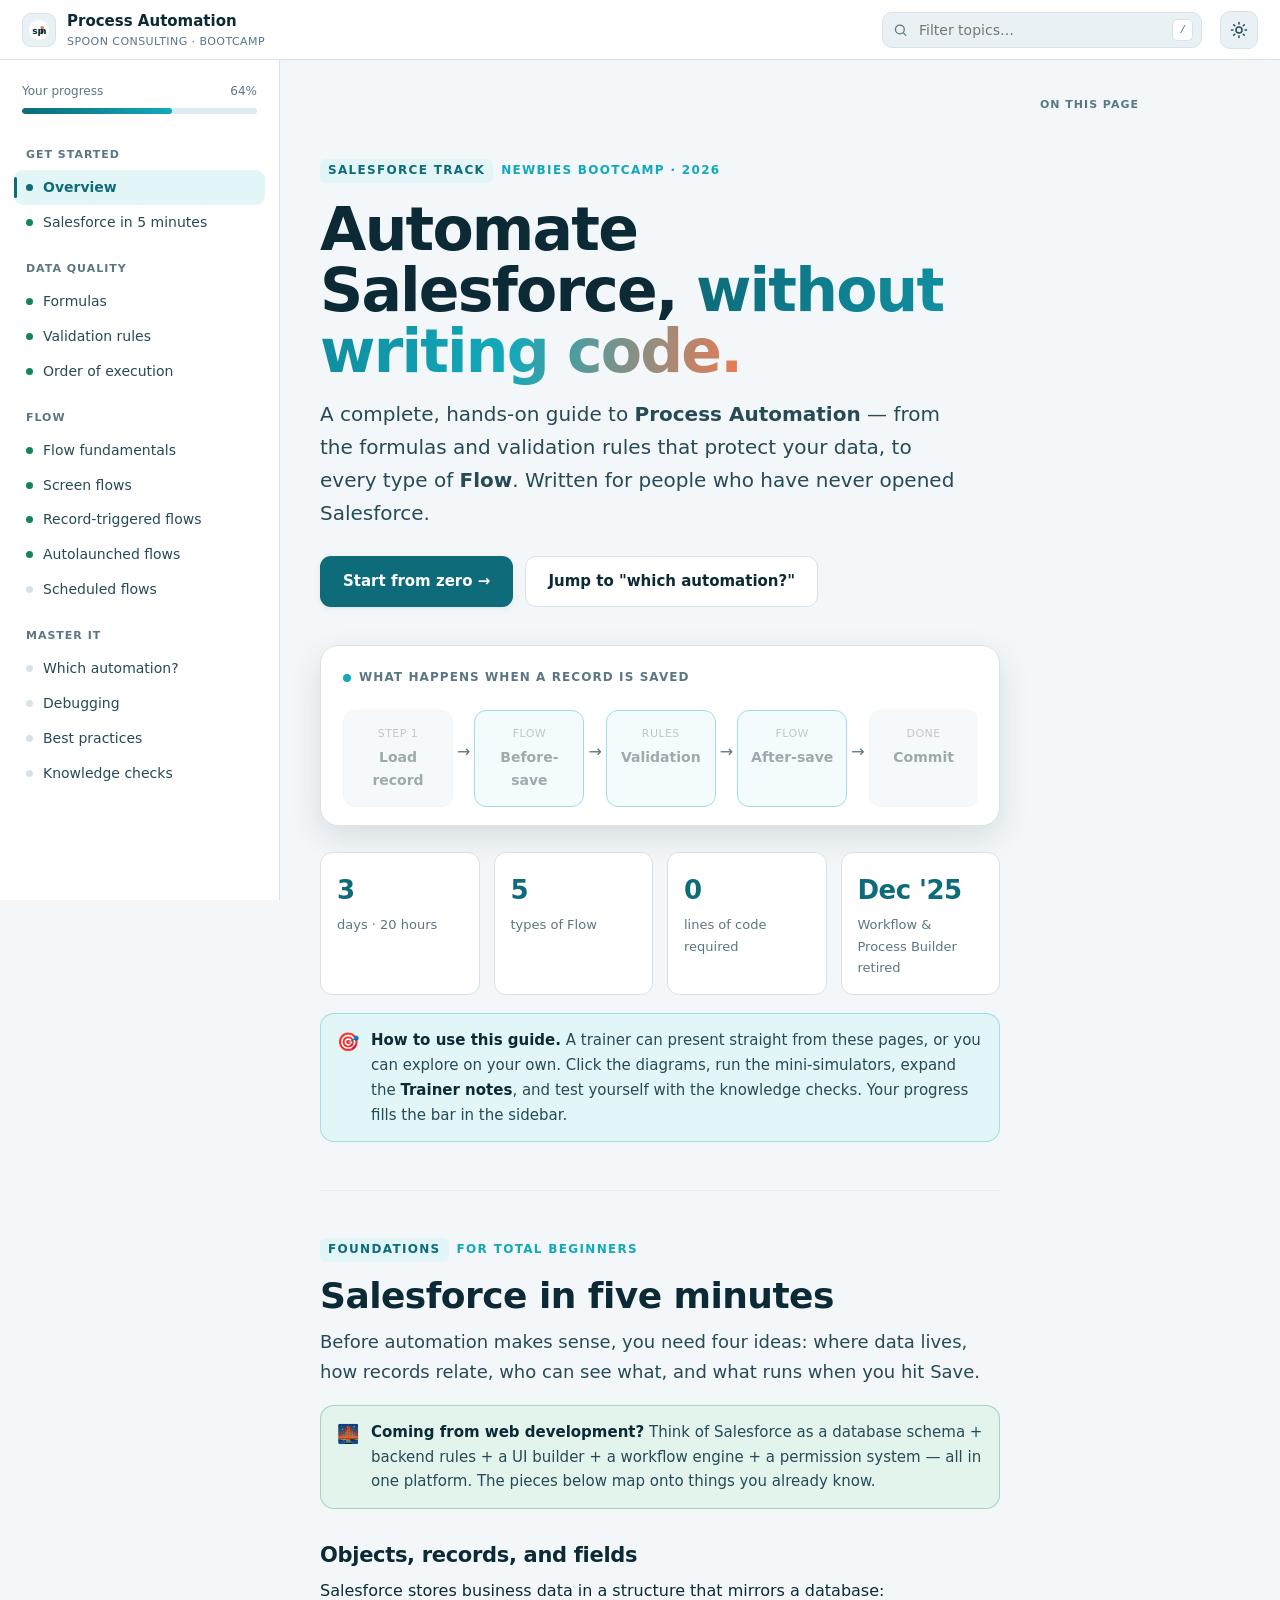
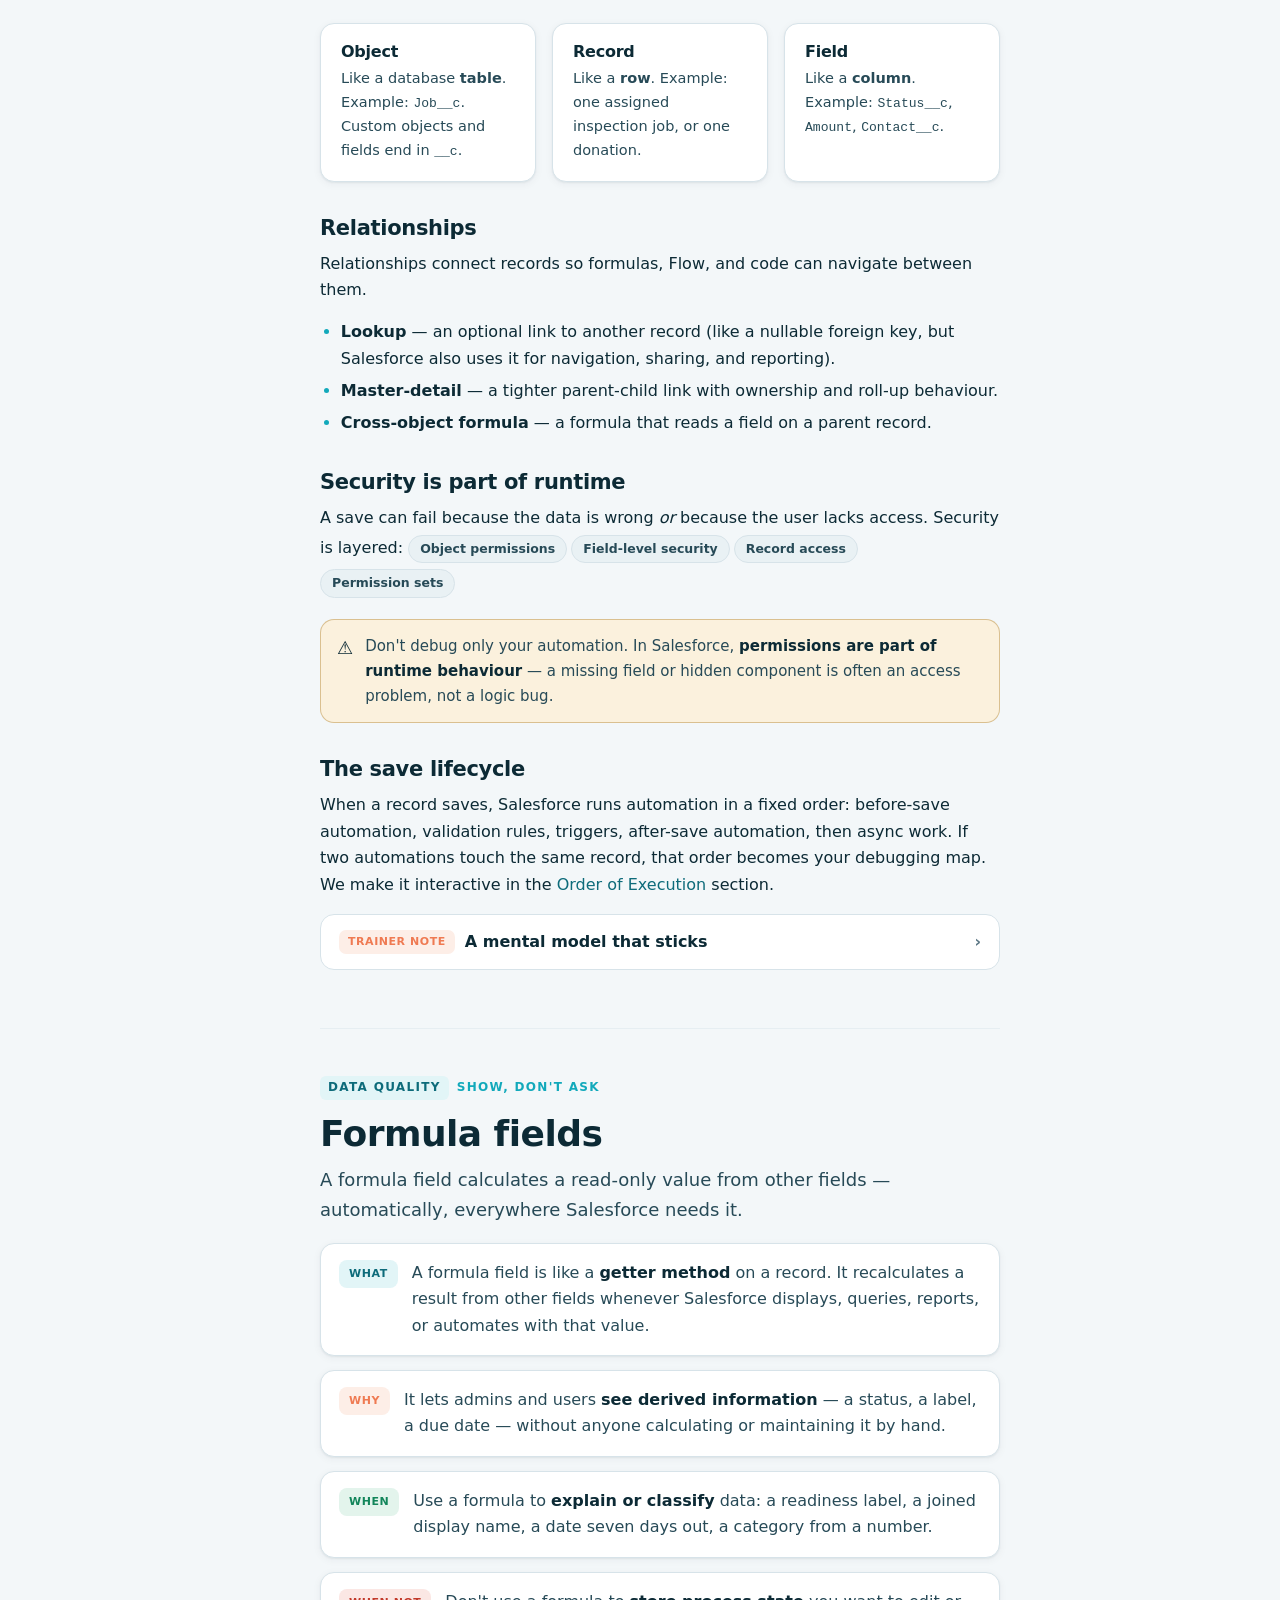
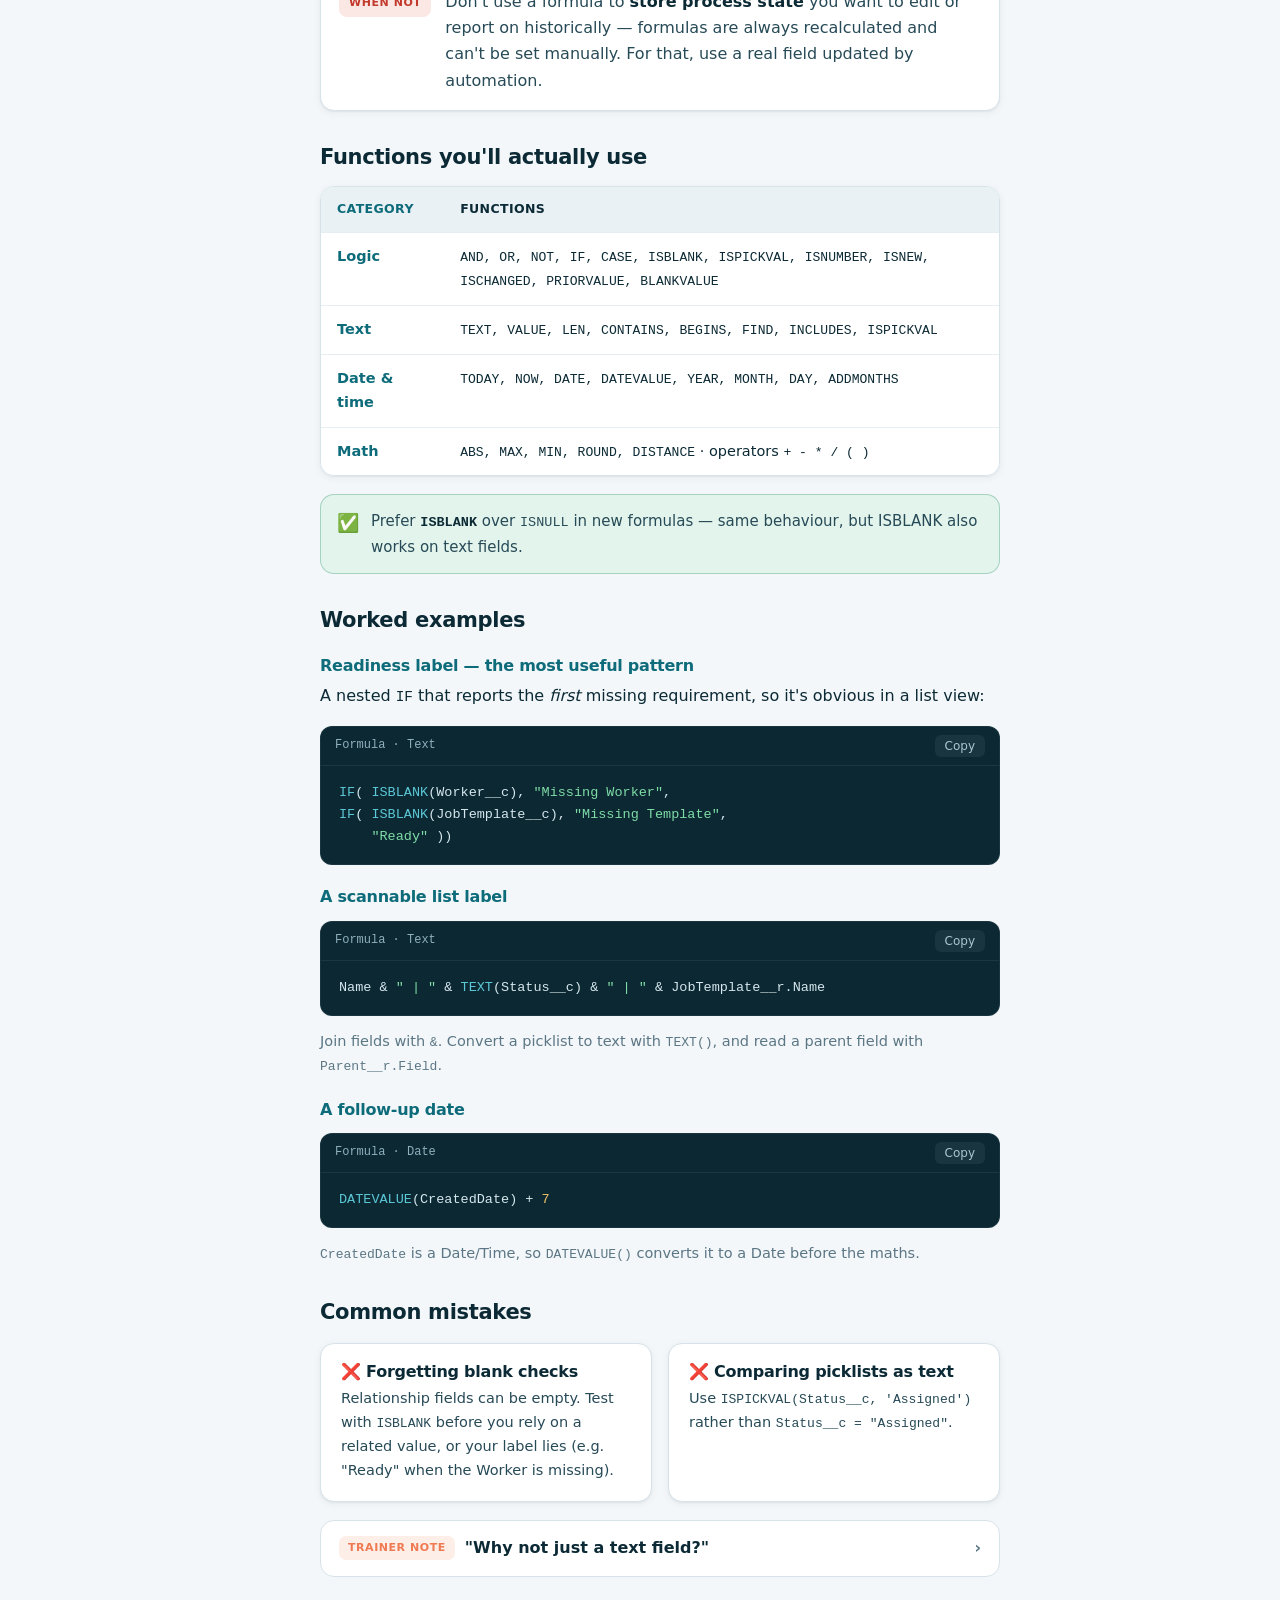
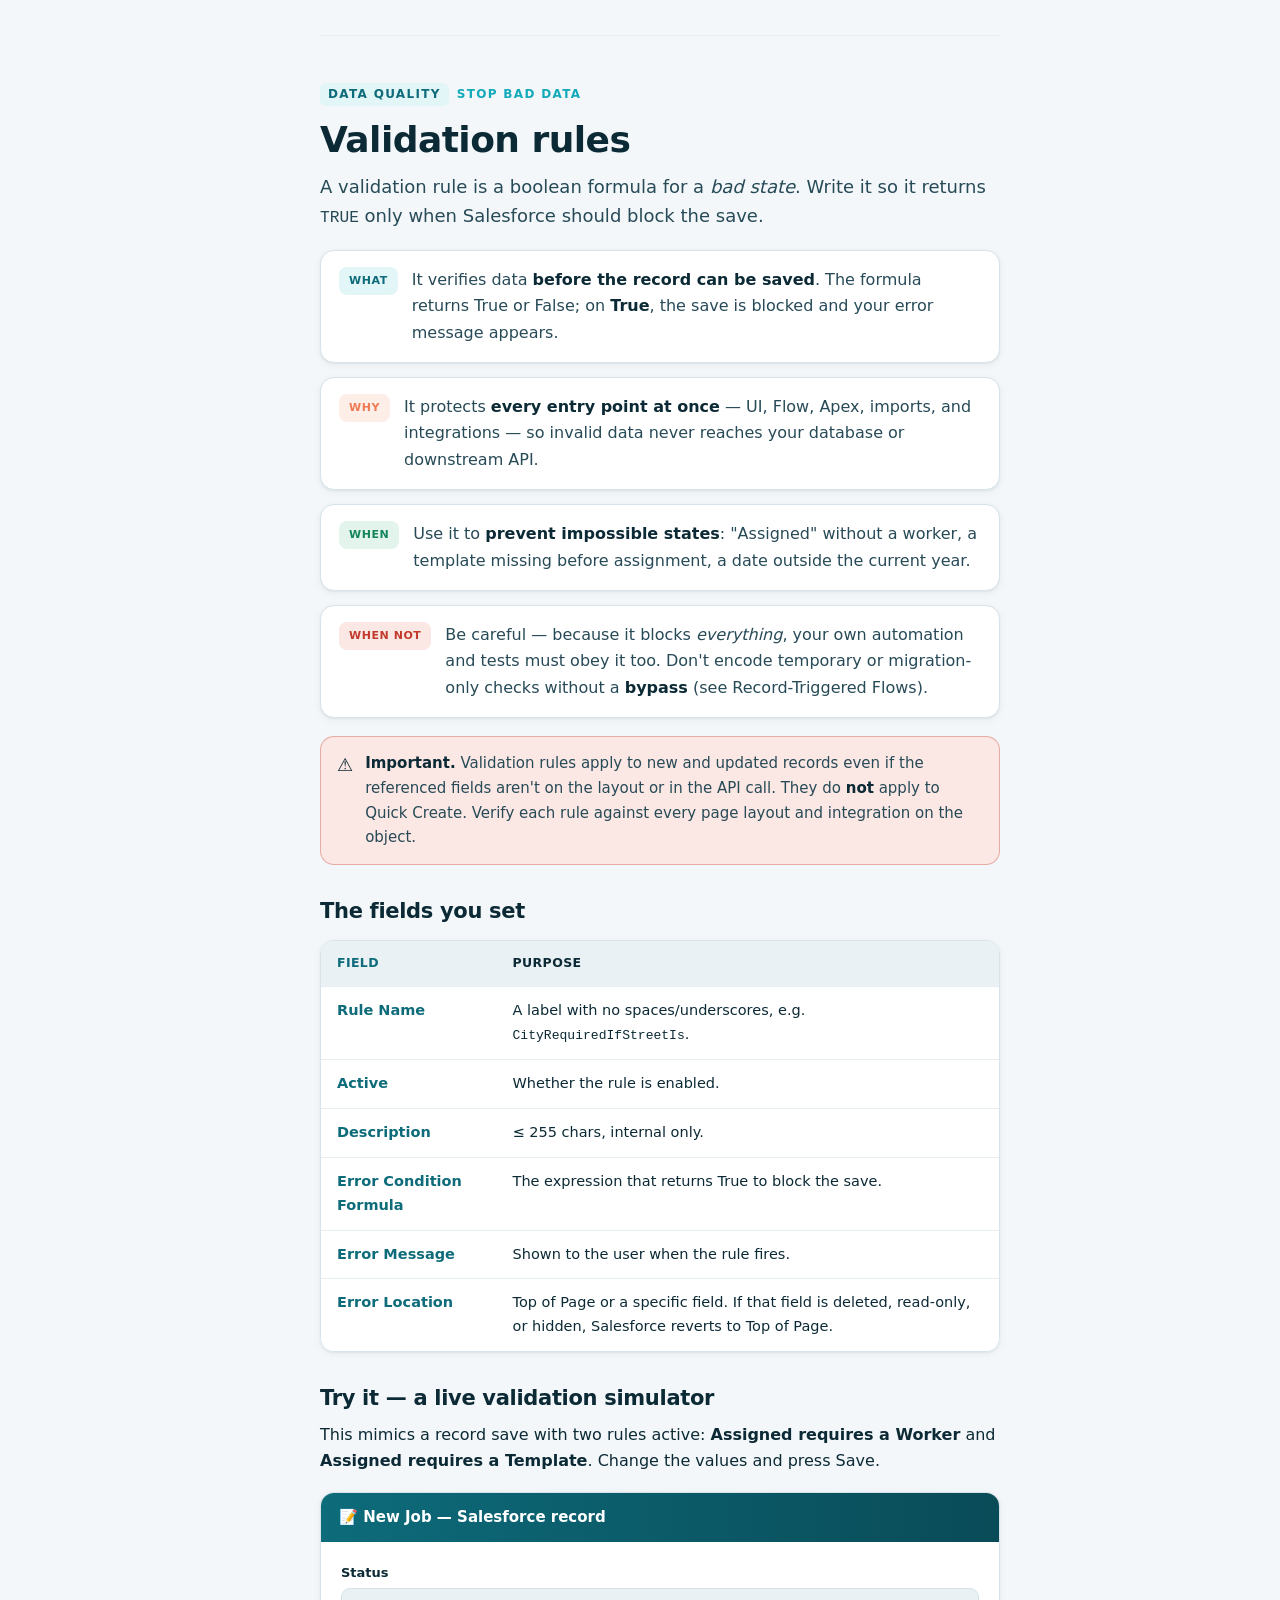
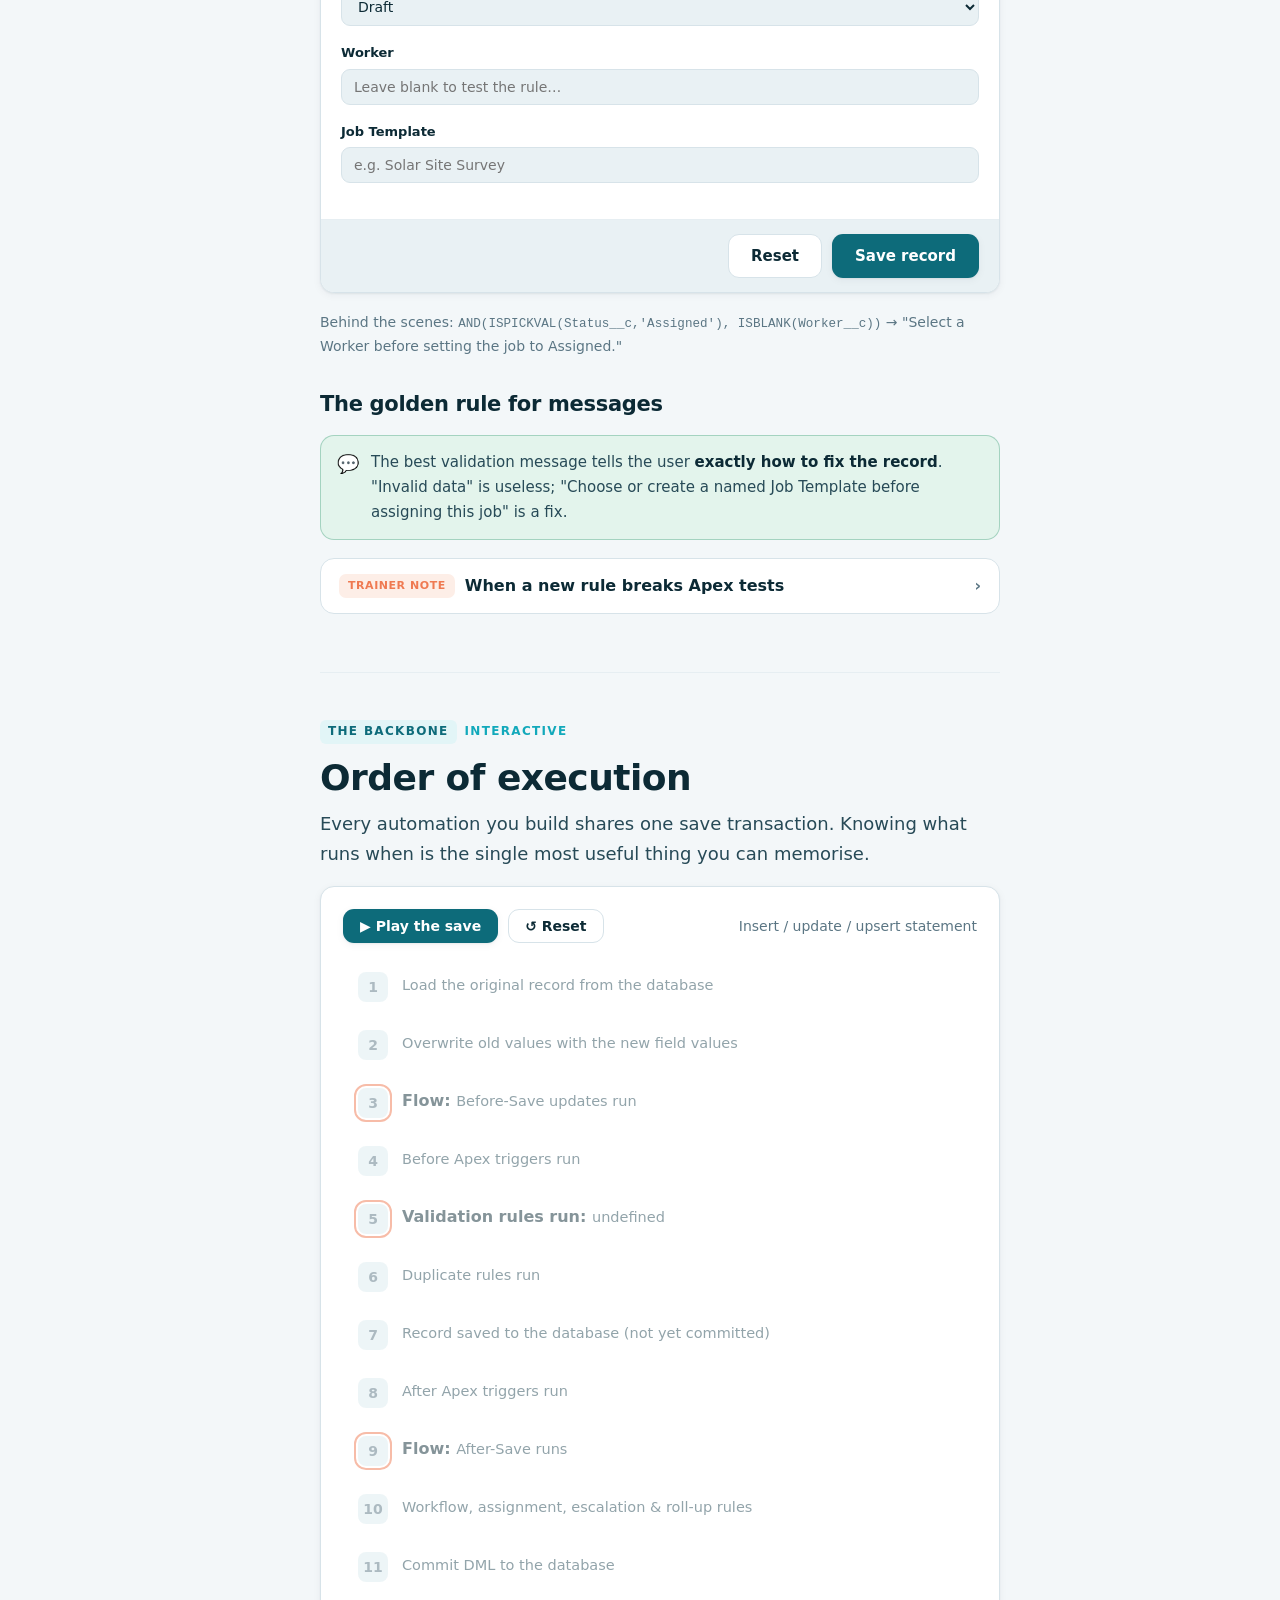
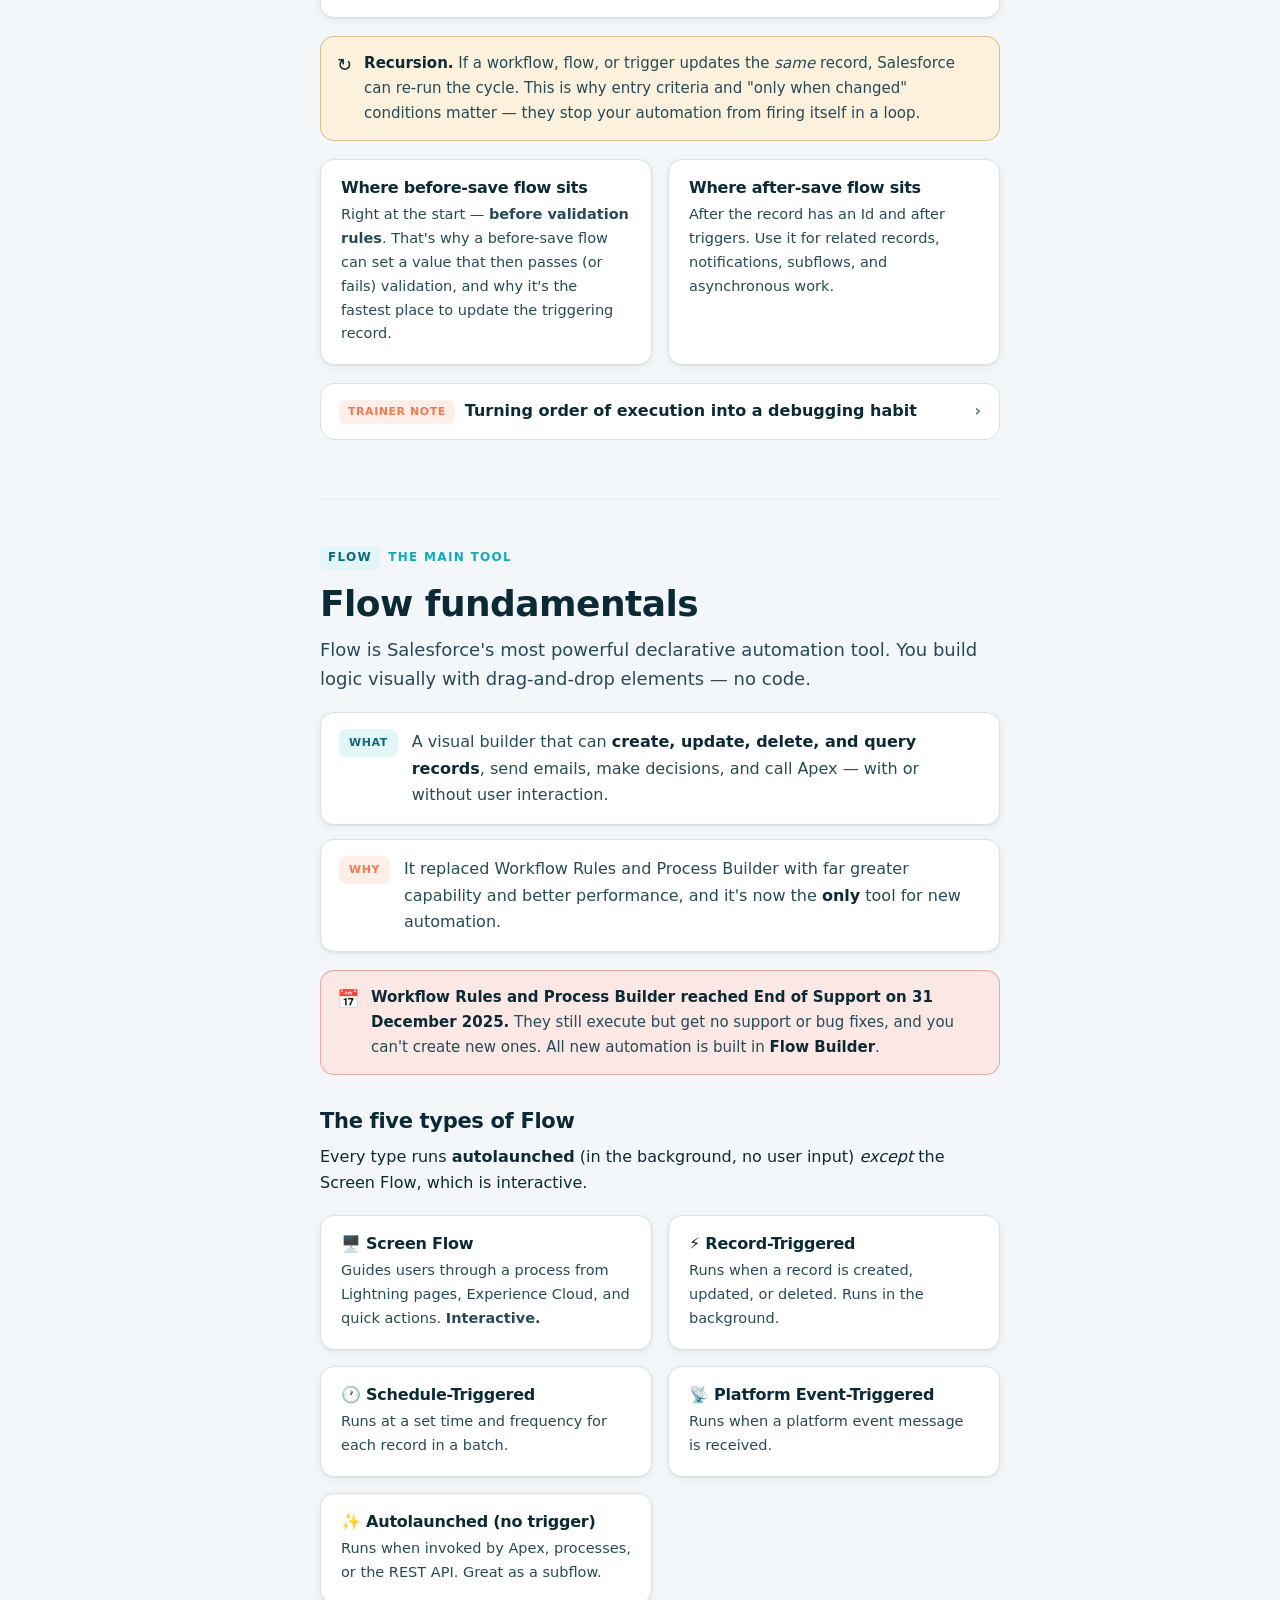
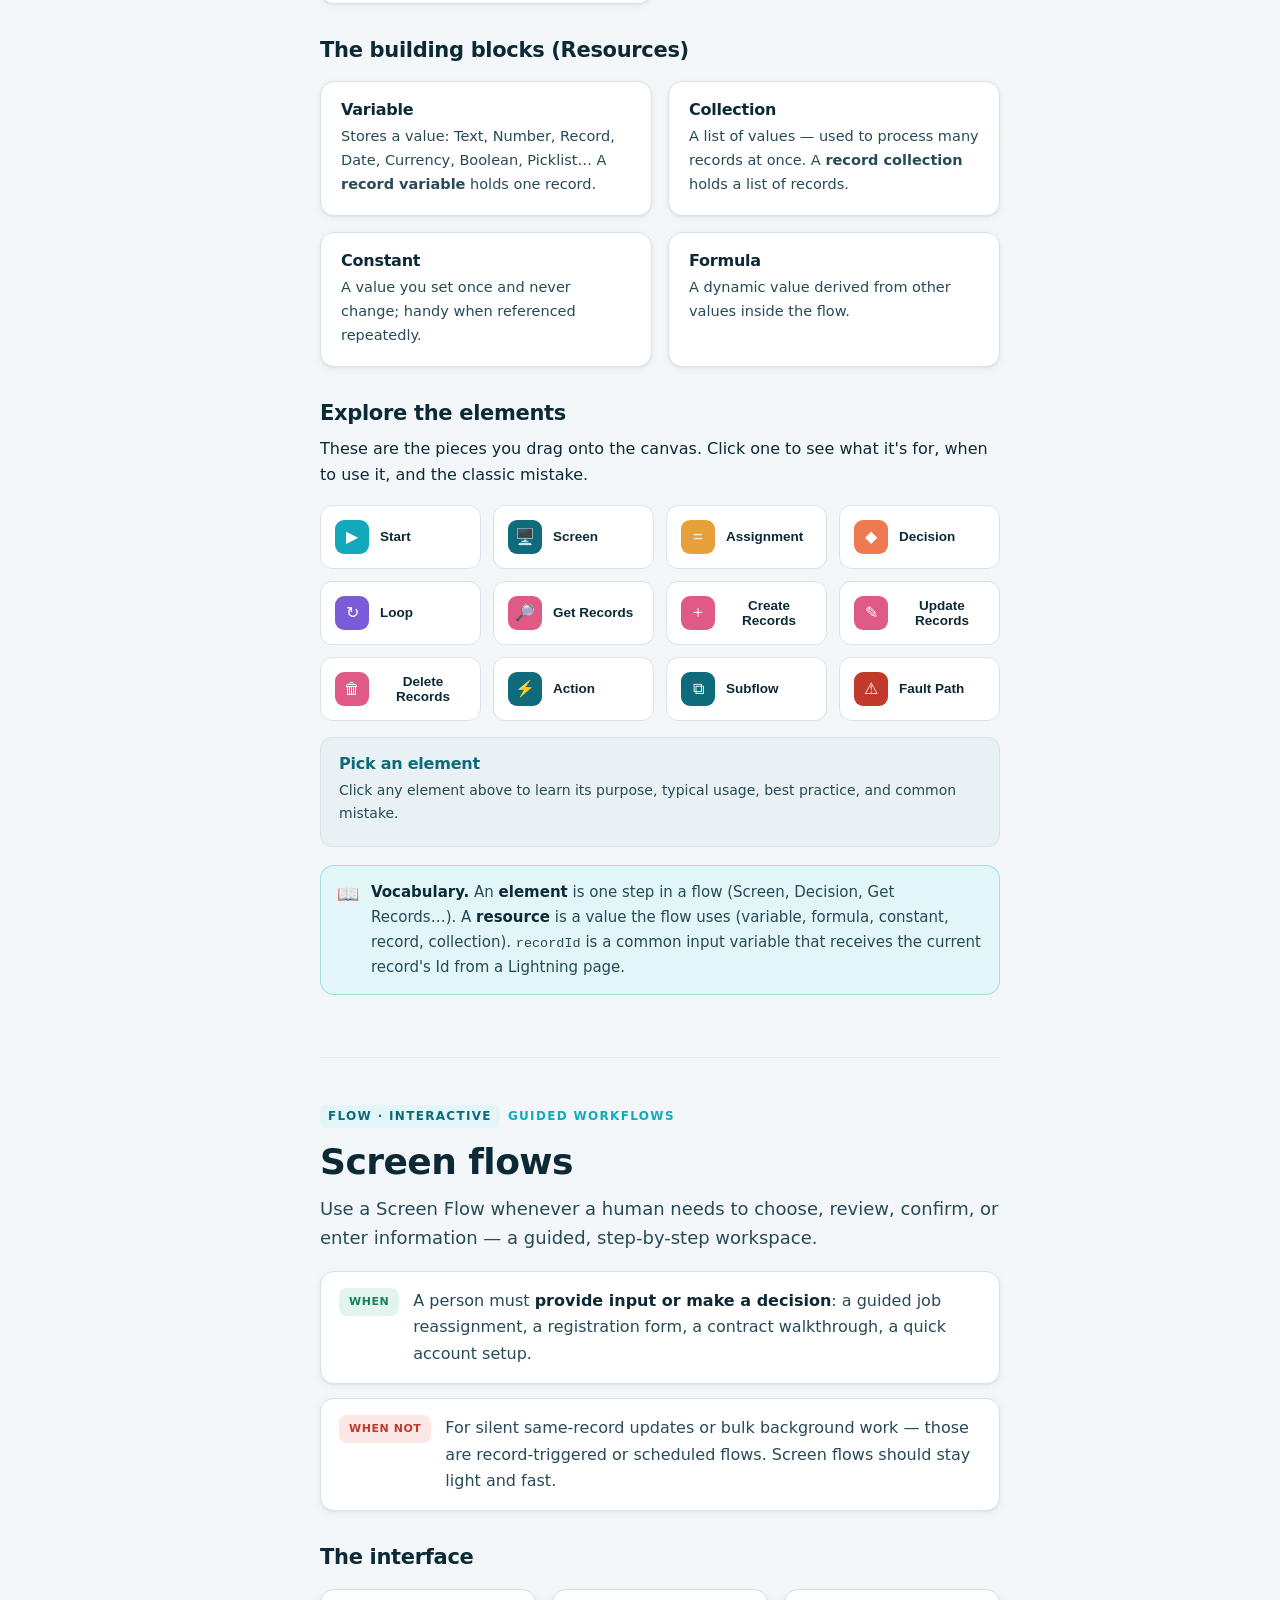
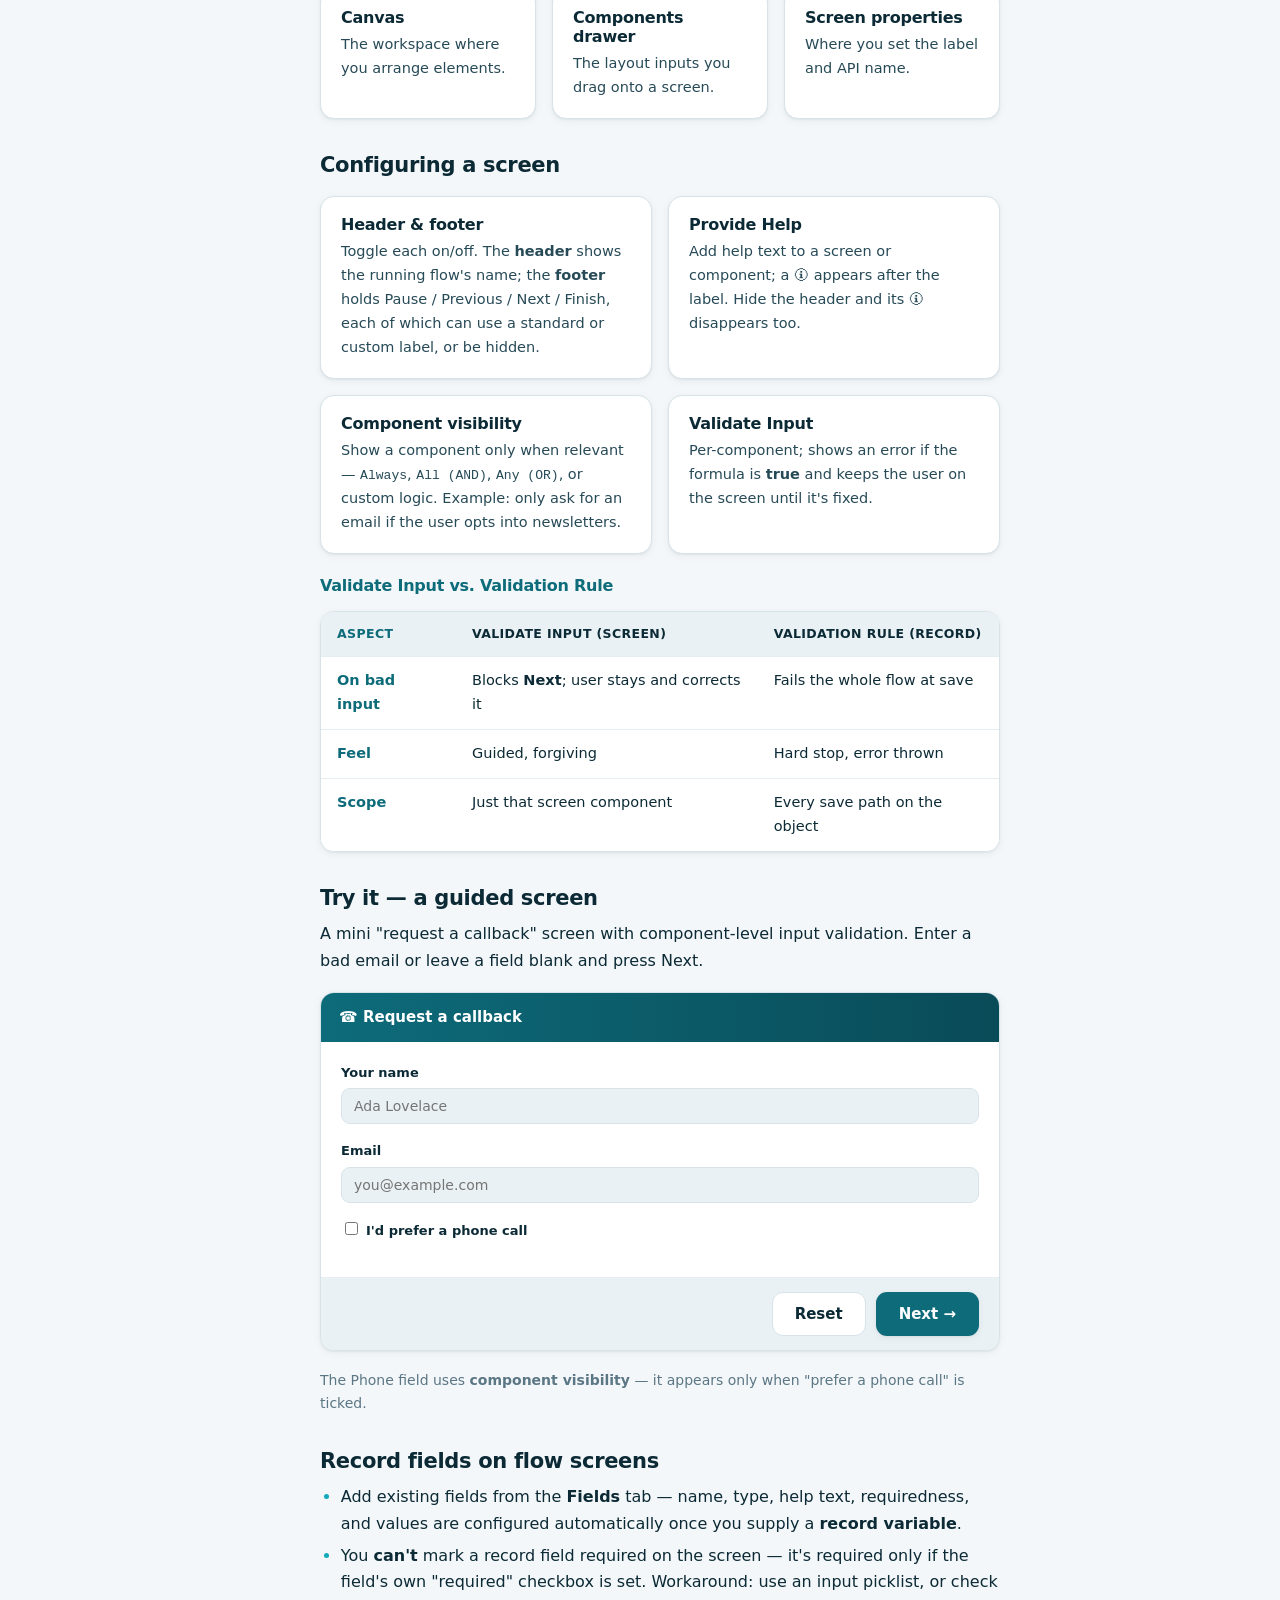
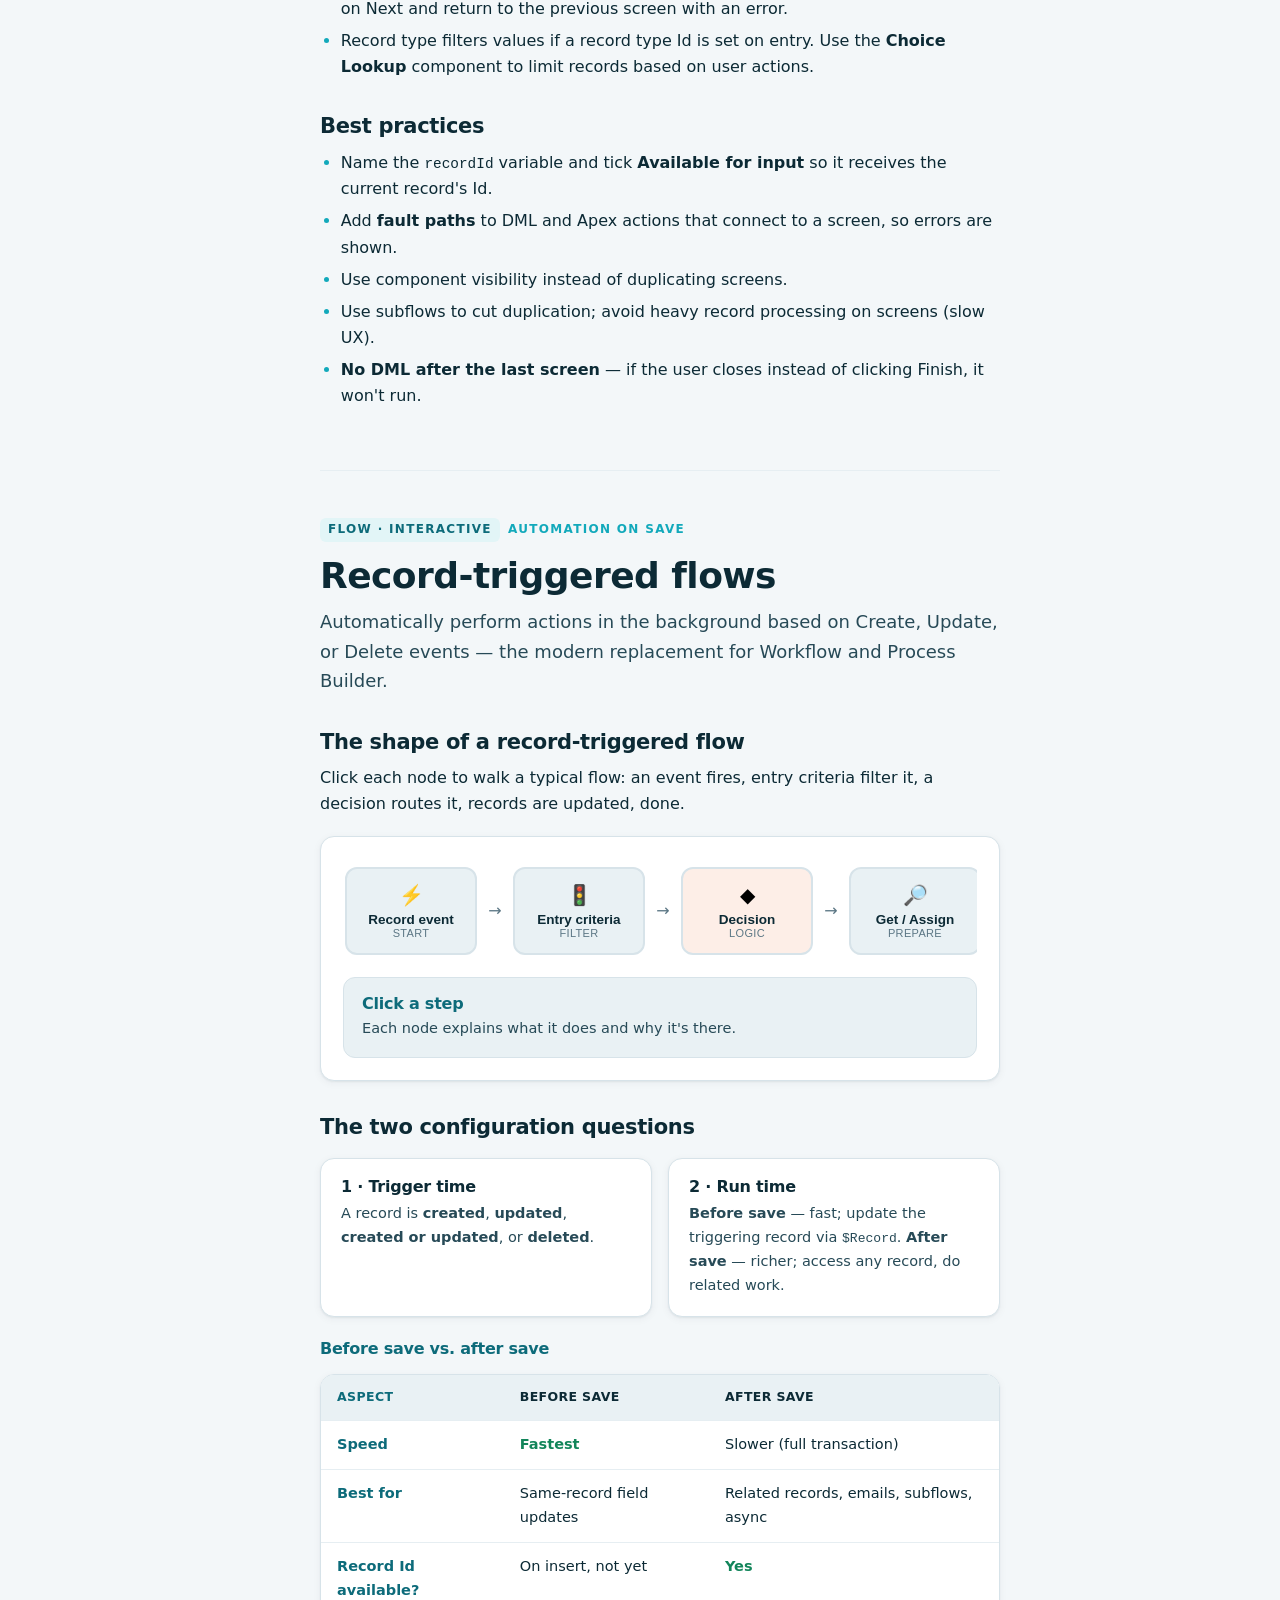
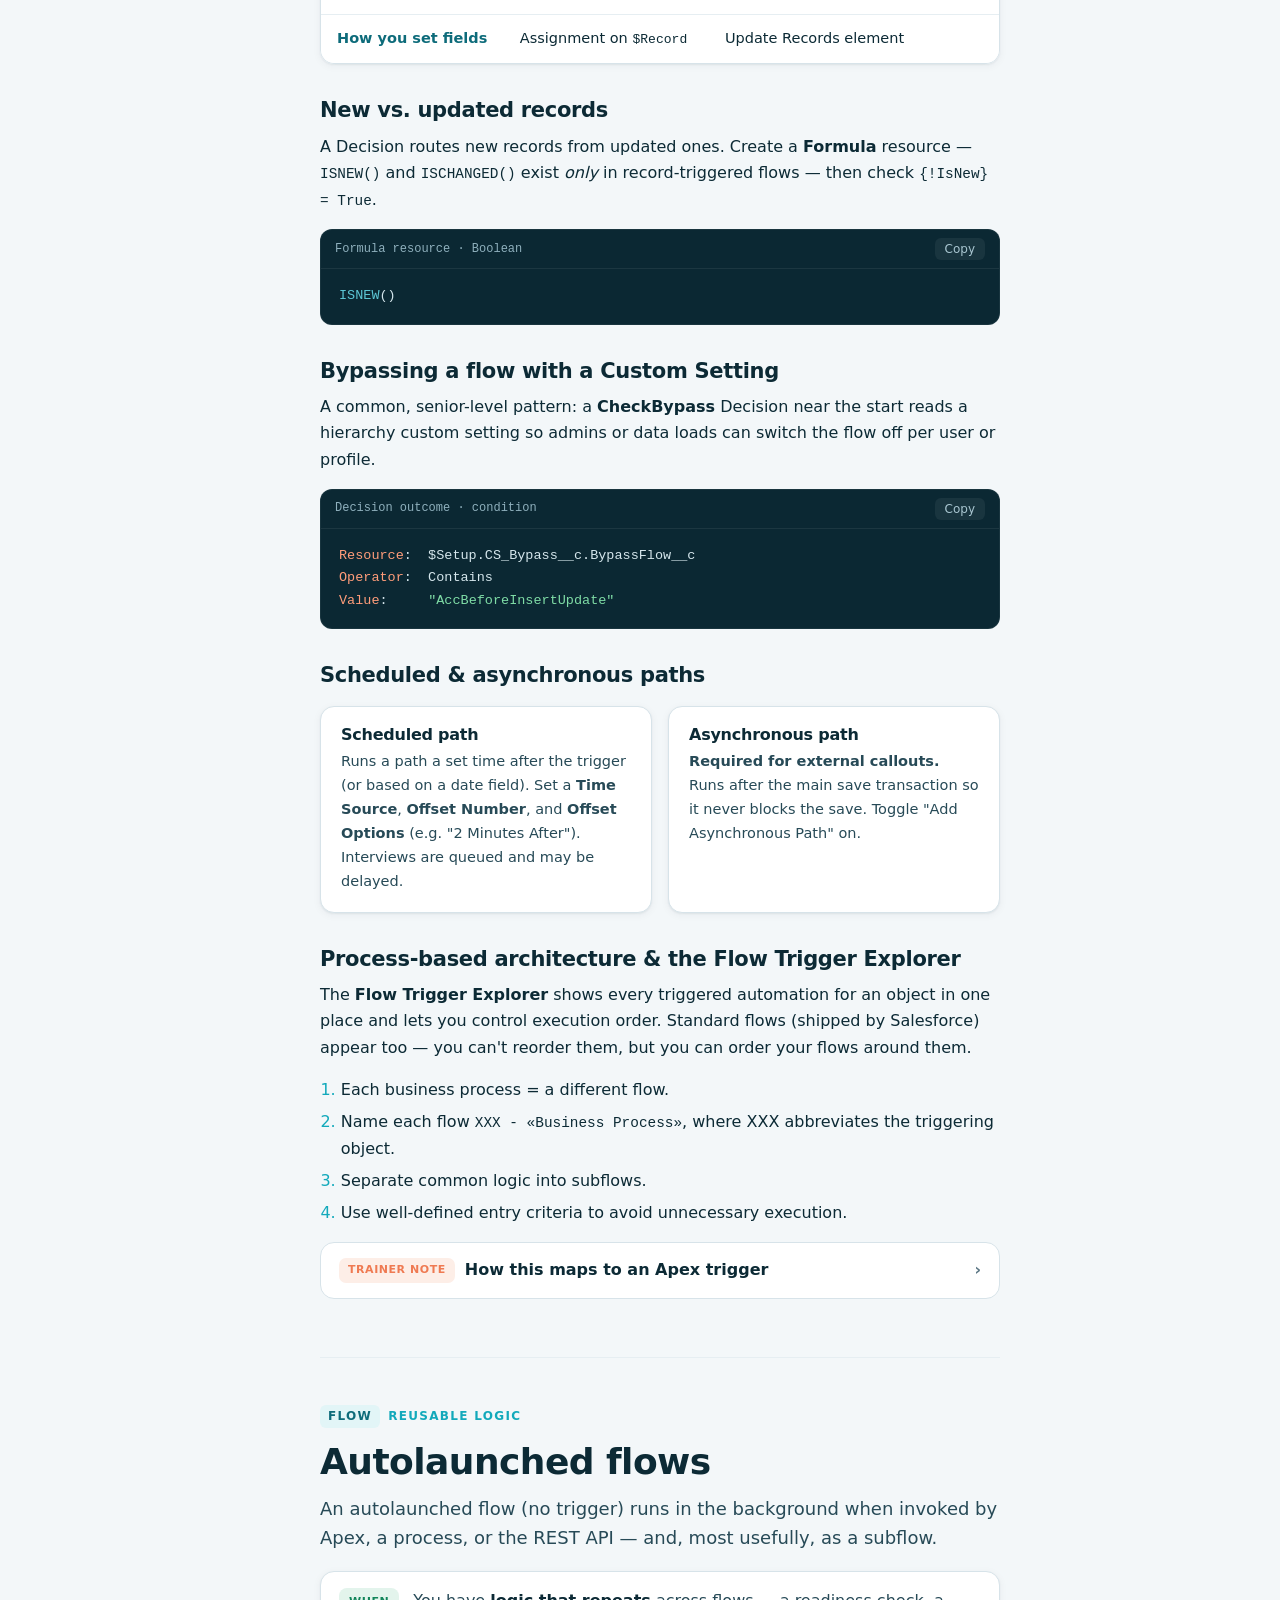
==== commit 04ff3934: "re-add progress bar" ====
--- a/index.html
+++ b/index.html
@@ -35,10 +35,10 @@
 <div class="shell">
   <!-- ===================== SIDEBAR ===================== -->
   <aside class="sidebar" id="sidebar">
-    <!-- <div class="nav-progress">
+    <div class="nav-progress">
       <div class="pl"><span>Your progress</span><span id="navPct">0%</span></div>
       <div class="track"><div class="fill" id="navFill"></div></div>
-    </div> -->
+    </div>
     <nav class="nav" id="nav"><!-- injected by script.js --></nav>
   </aside>
 
--- a/styles.css
+++ b/styles.css
@@ -0,0 +1,393 @@
+/* =====================================================================
+   Salesforce Process Automation — Interactive Learning Site
+   Spoon Consulting · design system
+   Palette: deep teal ink, cyan signal, coral accent (used sparingly)
+   ===================================================================== */
+
+:root{
+  color-scheme: light;
+  --bg:#f3f7f9;
+  --surface:#ffffff;
+  --surface-2:#e9f1f4;
+  --surface-3:#dcebef;
+  --ink:#0c2a35;
+  --ink-soft:#274a57;
+  --muted:#5b7684;
+  --line:#d7e3e9;
+  --line-soft:#e6eef2;
+
+  --teal:#0d6b7a;
+  --teal-deep:#0a4b58;
+  --cyan:#12a9bb;
+  --cyan-soft:#e2f5f7;
+  --coral:#ef7a52;
+  --coral-soft:#fdeee7;
+
+  --good:#12855a; --good-soft:#e3f4ec;
+  --warn:#9b6600; --warn-soft:#fbf1dd;
+  --bad:#c23a2b;  --bad-soft:#fbe7e4;
+
+  --code-bg:#0b2833;
+  --code-ink:#d5e6ec;
+  --k-key:#ff9d7a;   /* coral-ish keywords */
+  --k-str:#7fdca6;
+  --k-num:#f2c368;
+  --k-com:#5f8494;
+  --k-fn:#5cc7d6;
+
+  --shadow-sm:0 1px 2px rgba(10,42,55,.06), 0 2px 8px rgba(10,42,55,.05);
+  --shadow-md:0 12px 32px rgba(10,42,55,.12);
+  --shadow-lg:0 24px 60px rgba(10,42,55,.18);
+  --radius:14px;
+  --sidebar-w:280px;
+  --toc-w:200px;
+  --maxread:820px;
+
+  --font:"Segoe UI",system-ui,-apple-system,BlinkMacSystemFont,Roboto,Helvetica,Arial,sans-serif;
+  --mono:"SF Mono","Fira Code","Cascadia Code",ui-monospace,Menlo,Consolas,monospace;
+}
+
+body.dark{
+  color-scheme: dark;
+  --bg:#06161d;
+  --surface:#0c232d;
+  --surface-2:#0f2e3a;
+  --surface-3:#143a48;
+  --ink:#eaf3f6;
+  --ink-soft:#c6dae2;
+  --muted:#98b2bf;
+  --line:#1c3f4d;
+  --line-soft:#153341;
+
+  --teal:#43cfdc;
+  --teal-deep:#2bb8c6;
+  --cyan:#5cd8e6;
+  --cyan-soft:#0f333d;
+  --coral:#ff8f66;
+  --coral-soft:#2a1c17;
+
+  --good:#4bce97; --good-soft:#0f2e26;
+  --warn:#e6b25c; --warn-soft:#2c2413;
+  --bad:#ff8073;  --bad-soft:#2c1a17;
+
+  --code-bg:#03121a;
+  --shadow-sm:0 1px 2px rgba(0,0,0,.4);
+  --shadow-md:0 12px 32px rgba(0,0,0,.45);
+  --shadow-lg:0 24px 60px rgba(0,0,0,.55);
+}
+
+*{box-sizing:border-box;}
+html{scroll-behavior:smooth;}
+body{
+  margin:0;background:var(--bg);color:var(--ink);
+  font-family:var(--font);line-height:1.65;font-size:16px;
+  -webkit-font-smoothing:antialiased;
+}
+@media (prefers-reduced-motion:reduce){*{scroll-behavior:auto!important;transition:none!important;animation:none!important;}}
+::selection{background:rgba(18,169,187,.24);}
+h1,h2,h3,h4{line-height:1.2;font-weight:750;letter-spacing:-.015em;color:var(--ink);margin:0;}
+a{color:var(--teal);text-decoration:none;}
+a:hover{text-decoration:underline;}
+code{font-family:var(--mono);font-size:.9em;}
+p{margin:0 0 1rem;}
+img{max-width:100%;}
+
+/* ---------------- top bar ---------------- */
+.topbar{
+  position:sticky;top:0;z-index:60;
+  display:flex;align-items:center;gap:18px;
+  height:60px;padding:0 22px;
+  background:color-mix(in srgb,var(--surface) 88%,transparent);
+  backdrop-filter:blur(12px);
+  border-bottom:1px solid var(--line);
+}
+.brand{display:flex;align-items:center;gap:11px;font-weight:700;color:var(--ink);white-space:nowrap;}
+.brand .mark{width:34px;height:34px;border-radius:9px;background:var(--surface-2);display:grid;place-items:center;flex:none;border:1px solid var(--line);}
+.brand small{display:block;font-weight:500;font-size:11px;color:var(--muted);letter-spacing:.04em;text-transform:uppercase;margin-top:-2px;}
+.brand b{font-size:15px;}
+.topbar .search{
+  margin-left:auto;position:relative;max-width:320px;flex:1;
+}
+.topbar .search input{
+  width:100%;padding:9px 14px 9px 36px;border-radius:10px;border:1px solid var(--line);
+  background:var(--surface-2);color:var(--ink);font-family:inherit;font-size:14px;outline:none;transition:border-color .18s;
+}
+.topbar .search input:focus{border-color:var(--cyan);}
+.topbar .search svg{position:absolute;left:11px;top:50%;transform:translateY(-50%);color:var(--muted);}
+.topbar .search kbd{position:absolute;right:9px;top:50%;transform:translateY(-50%);font-size:11px;color:var(--muted);border:1px solid var(--line);border-radius:5px;padding:1px 6px;background:var(--surface);}
+.iconbtn{
+  width:38px;height:38px;flex:none;border-radius:10px;border:1px solid var(--line);background:var(--surface-2);
+  color:var(--ink-soft);display:grid;place-items:center;cursor:pointer;transition:all .18s;
+}
+.iconbtn:hover{border-color:var(--cyan);color:var(--teal);}
+.menu-toggle{display:none;}
+
+/* ---------------- shell ---------------- */
+.shell{display:grid;grid-template-columns:var(--sidebar-w) minmax(0,1fr);align-items:start;}
+@media(max-width:1180px){ .shell{grid-template-columns:var(--sidebar-w) minmax(0,1fr);} }
+
+/* ---------------- sidebar ---------------- */
+.sidebar{
+  position:sticky;top:60px;height:calc(100vh - 60px);overflow-y:auto;
+  border-right:1px solid var(--line);padding:22px 14px 40px;background:var(--surface);
+}
+.sidebar::-webkit-scrollbar{width:8px;}
+.sidebar::-webkit-scrollbar-thumb{background:var(--line);border-radius:8px;}
+.nav-progress{margin:0 8px 18px;}
+.nav-progress .pl{display:flex;justify-content:space-between;font-size:12px;color:var(--muted);margin-bottom:6px;}
+.nav-progress .track{height:6px;background:var(--surface-3);border-radius:20px;overflow:hidden;}
+.nav-progress .fill{height:100%;width:0;background:linear-gradient(90deg,var(--teal),var(--cyan));border-radius:20px;transition:width .5s cubic-bezier(.2,.8,.2,1);}
+.nav-group{margin-bottom:6px;}
+.nav-group>.g-label{font-size:11px;text-transform:uppercase;letter-spacing:.09em;color:var(--muted);padding:14px 12px 6px;font-weight:700;}
+.nav a{
+  display:flex;align-items:center;gap:10px;padding:8px 12px;border-radius:9px;color:var(--ink-soft);
+  font-size:14px;line-height:1.35;transition:all .16s;position:relative;
+}
+.nav a:hover{background:var(--surface-2);text-decoration:none;color:var(--ink);}
+.nav a.active{background:var(--cyan-soft);color:var(--teal);font-weight:650;}
+.nav a.active::before{content:"";position:absolute;left:0;top:7px;bottom:7px;width:3px;border-radius:3px;background:var(--teal);}
+.nav a .dot{width:7px;height:7px;border-radius:50%;background:var(--line);flex:none;transition:background .16s;}
+.nav a.done .dot{background:var(--good);}
+.nav a.active .dot{background:var(--teal);}
+
+/* ---------------- main + toc ---------------- */
+.main{min-width:0;padding:0;}
+.page{display:grid;grid-template-columns:minmax(0,1fr) var(--toc-w);gap:40px;max-width:1240px;margin:0 auto;padding:36px 40px 90px;}
+@media(max-width:1080px){ .page{grid-template-columns:minmax(0,1fr);padding:28px 26px 80px;} .toc{display:none;} }
+.content{min-width:0;max-width:var(--maxread);}
+.toc{position:sticky;top:78px;align-self:start;font-size:13px;max-height:calc(100vh - 100px);overflow:auto;}
+.toc .t-label{font-size:11px;text-transform:uppercase;letter-spacing:.09em;color:var(--muted);font-weight:700;margin-bottom:10px;}
+.toc a{display:block;padding:4px 0 4px 12px;color:var(--muted);border-left:2px solid var(--line-soft);transition:all .16s;}
+.toc a:hover{color:var(--ink);text-decoration:none;}
+.toc a.active{color:var(--teal);border-left-color:var(--teal);font-weight:600;}
+
+/* ---------------- section ---------------- */
+.section{scroll-margin-top:80px;padding:44px 0;border-top:1px solid var(--line-soft);}
+.section:first-of-type{border-top:none;}
+.eyebrow{display:inline-flex;align-items:center;gap:8px;font-size:12px;font-weight:700;letter-spacing:.11em;text-transform:uppercase;color:var(--cyan);margin-bottom:12px;}
+.eyebrow .n{background:var(--cyan-soft);color:var(--teal);border-radius:6px;padding:2px 8px;}
+.section>h2{font-size:clamp(26px,3.2vw,36px);margin-bottom:10px;}
+.lede{font-size:18px;color:var(--ink-soft);margin-bottom:8px;max-width:720px;}
+.section h3{font-size:21px;margin:34px 0 10px;}
+.section h4{font-size:16px;margin:22px 0 8px;color:var(--teal);}
+.section ul,.section ol{margin:0 0 1rem;padding-left:1.3rem;}
+.section li{margin:.35rem 0;}
+.section li::marker{color:var(--cyan);}
+
+/* teaching blocks: what/why/when */
+.teach{display:grid;gap:14px;margin:18px 0;}
+.teach-row{display:grid;grid-template-columns:auto 1fr;gap:14px;align-items:start;background:var(--surface);border:1px solid var(--line);border-radius:var(--radius);padding:16px 18px;box-shadow:var(--shadow-sm);}
+.teach-row .tag{font-size:11px;font-weight:800;letter-spacing:.05em;text-transform:uppercase;padding:5px 10px;border-radius:8px;white-space:nowrap;height:fit-content;}
+.tag.what{background:var(--cyan-soft);color:var(--teal);}
+.tag.why{background:var(--coral-soft);color:var(--coral);}
+.tag.when{background:var(--good-soft);color:var(--good);}
+.tag.not{background:var(--bad-soft);color:var(--bad);}
+.teach-row p{margin:0;color:var(--ink-soft);}
+.teach-row b{color:var(--ink);}
+
+/* callouts */
+.callout{display:flex;gap:12px;border-radius:var(--radius);padding:14px 16px;margin:18px 0;font-size:15px;border:1px solid var(--line);}
+.callout .ci{flex:none;font-size:18px;line-height:1.5;}
+.callout p{margin:0;color:var(--ink-soft);}
+.callout b{color:var(--ink);}
+.callout.info{background:var(--cyan-soft);border-color:color-mix(in srgb,var(--cyan) 30%,transparent);}
+.callout.tip{background:var(--good-soft);border-color:color-mix(in srgb,var(--good) 30%,transparent);}
+.callout.warn{background:var(--warn-soft);border-color:color-mix(in srgb,var(--warn) 35%,transparent);}
+.callout.danger{background:var(--bad-soft);border-color:color-mix(in srgb,var(--bad) 35%,transparent);}
+
+/* cards / grids */
+.grid{display:grid;gap:16px;margin:18px 0;}
+.grid.g2{grid-template-columns:1fr 1fr;}
+.grid.g3{grid-template-columns:repeat(3,1fr);}
+@media(max-width:760px){.grid.g2,.grid.g3{grid-template-columns:1fr;}}
+.card{background:var(--surface);border:1px solid var(--line);border-radius:var(--radius);padding:18px 20px;box-shadow:var(--shadow-sm);transition:transform .18s,border-color .18s,box-shadow .18s;}
+.card h4{margin:0 0 6px;color:var(--ink);}
+.card p{margin:0;color:var(--ink-soft);font-size:14.5px;}
+.card.hover:hover{transform:translateY(-3px);border-color:var(--cyan);box-shadow:var(--shadow-md);}
+
+/* code */
+.code{background:var(--code-bg);border-radius:12px;overflow:hidden;margin:14px 0;border:1px solid rgba(255,255,255,.06);}
+.code .bar{display:flex;align-items:center;justify-content:space-between;padding:8px 14px;border-bottom:1px solid rgba(255,255,255,.07);}
+.code .bar .lang{font-size:12px;color:#8fb0bd;font-family:var(--mono);}
+.code .bar .cp{background:rgba(255,255,255,.06);border:none;color:#a9c6d1;border-radius:6px;padding:4px 10px;font-size:12px;cursor:pointer;font-family:var(--font);}
+.code .bar .cp:hover{background:rgba(255,255,255,.12);}
+.code pre{margin:0;padding:16px 18px;overflow-x:auto;font-family:var(--mono);font-size:13.5px;line-height:1.65;color:var(--code-ink);}
+.code pre::-webkit-scrollbar{height:8px;}
+.code pre::-webkit-scrollbar-thumb{background:rgba(255,255,255,.14);border-radius:8px;}
+.tok-key{color:var(--k-key);}
+.tok-str{color:var(--k-str);}
+.tok-num{color:var(--k-num);}
+.tok-com{color:var(--k-com);font-style:italic;}
+.tok-fn{color:var(--k-fn);}
+
+/* pills / badges */
+.pill{display:inline-block;padding:3px 11px;border-radius:20px;font-size:12.5px;font-weight:600;background:var(--surface-2);border:1px solid var(--line);color:var(--ink-soft);margin:3px 4px 3px 0;}
+.pill.cyan{background:var(--cyan-soft);border-color:transparent;color:var(--teal);}
+.pill.coral{background:var(--coral-soft);border-color:transparent;color:var(--coral);}
+
+/* tables */
+.table-wrap{overflow-x:auto;margin:16px 0;border:1px solid var(--line);border-radius:var(--radius);box-shadow:var(--shadow-sm);}
+table.cmp{width:100%;border-collapse:collapse;font-size:14.5px;background:var(--surface);}
+table.cmp th,table.cmp td{text-align:left;padding:12px 16px;border-bottom:1px solid var(--line-soft);vertical-align:top;}
+table.cmp thead th{background:var(--surface-2);font-size:12.5px;letter-spacing:.03em;text-transform:uppercase;color:var(--ink);position:sticky;top:0;}
+table.cmp tbody tr:last-child td{border-bottom:none;}
+table.cmp td:first-child,table.cmp th:first-child{font-weight:650;color:var(--teal);}
+.yes{color:var(--good);font-weight:800;}.no{color:var(--bad);font-weight:800;}
+
+/* ---------- HERO ---------- */
+.hero{padding:60px 0 30px;border-top:none;}
+.hero .eyebrow{margin-bottom:16px;}
+.hero h1{font-size:clamp(34px,5.4vw,60px);line-height:1.02;letter-spacing:-.03em;margin-bottom:16px;}
+.hero h1 .grad{background:linear-gradient(100deg,var(--teal),var(--cyan) 65%,var(--coral));-webkit-background-clip:text;background-clip:text;color:transparent;}
+.hero .lede{font-size:20px;max-width:640px;margin-bottom:26px;}
+.hero-cta{display:flex;gap:12px;flex-wrap:wrap;margin-bottom:38px;}
+.btn{display:inline-flex;align-items:center;gap:9px;padding:12px 22px;border-radius:11px;font-weight:650;font-size:15px;cursor:pointer;border:1px solid transparent;font-family:inherit;transition:all .18s;}
+.btn.primary{background:var(--teal);color:#fff;box-shadow:var(--shadow-sm);}
+.btn.primary:hover{background:var(--teal-deep);transform:translateY(-1px);text-decoration:none;}
+.btn.ghost{background:var(--surface);border-color:var(--line);color:var(--ink);}
+.btn.ghost:hover{border-color:var(--cyan);color:var(--teal);text-decoration:none;}
+
+/* save-lifecycle ribbon (signature) */
+.ribbon{background:var(--surface);border:1px solid var(--line);border-radius:18px;padding:22px 22px 18px;box-shadow:var(--shadow-md);margin-bottom:26px;overflow:hidden;}
+.ribbon .rl{font-size:12px;text-transform:uppercase;letter-spacing:.09em;color:var(--muted);font-weight:700;margin-bottom:16px;display:flex;align-items:center;gap:8px;}
+.ribbon .rl .pulse{width:8px;height:8px;border-radius:50%;background:var(--cyan);box-shadow:0 0 0 0 rgba(18,169,187,.5);animation:pulse 2.4s infinite;}
+@keyframes pulse{0%{box-shadow:0 0 0 0 rgba(18,169,187,.5);}70%{box-shadow:0 0 0 10px rgba(18,169,187,0);}100%{box-shadow:0 0 0 0 rgba(18,169,187,0);}}
+.ribbon-track{display:flex;align-items:stretch;gap:0;overflow-x:auto;padding-bottom:6px;}
+.rib{flex:1;min-width:110px;text-align:center;padding:14px 10px;border-radius:12px;border:1px solid var(--line);background:var(--surface-2);position:relative;opacity:.4;transform:translateY(6px);transition:all .5s;}
+.rib.in{opacity:1;transform:none;}
+.rib.key{border-color:var(--cyan);background:var(--cyan-soft);}
+.rib .rt{font-size:11px;text-transform:uppercase;letter-spacing:.04em;color:var(--muted);}
+.rib .rn{font-size:14px;font-weight:700;color:var(--ink);margin-top:3px;}
+.rib-arrow{display:grid;place-items:center;color:var(--muted);padding:0 4px;flex:none;}
+
+.stat-row{display:grid;grid-template-columns:repeat(4,1fr);gap:14px;margin:8px 0 10px;}
+@media(max-width:760px){.stat-row{grid-template-columns:1fr 1fr;}}
+.stat{background:var(--surface);border:1px solid var(--line);border-radius:12px;padding:16px;text-align:left;}
+.stat .num{font-size:26px;font-weight:800;color:var(--teal);letter-spacing:-.02em;}
+.stat .lab{font-size:13px;color:var(--muted);margin-top:2px;}
+
+/* ---------- INTERACTIVE: clickable flow diagram ---------- */
+.flowdiag{background:var(--surface);border:1px solid var(--line);border-radius:var(--radius);padding:22px;margin:18px 0;box-shadow:var(--shadow-sm);}
+.flowdiag .fd-canvas{display:flex;align-items:center;justify-content:flex-start;gap:0;overflow-x:auto;padding:8px 2px 16px;}
+.fnode{flex:none;min-width:132px;padding:14px 14px;border-radius:12px;border:2px solid var(--line);background:var(--surface-2);cursor:pointer;text-align:center;transition:all .2s;position:relative;}
+.fnode:hover{border-color:var(--cyan);transform:translateY(-2px);}
+.fnode.sel{border-color:var(--teal);background:var(--cyan-soft);box-shadow:0 0 0 4px color-mix(in srgb,var(--cyan) 18%,transparent);}
+.fnode .fi{font-size:20px;}
+.fnode .ft{font-size:13.5px;font-weight:700;color:var(--ink);margin-top:5px;}
+.fnode .fk{font-size:11px;color:var(--muted);text-transform:uppercase;letter-spacing:.03em;}
+.fnode.decision{border-radius:12px;background:var(--coral-soft);}
+.fnode.decision.sel{border-color:var(--coral);}
+.farrow{flex:none;display:grid;place-items:center;color:var(--muted);width:36px;}
+.fd-detail{margin-top:6px;background:var(--surface-2);border:1px solid var(--line);border-radius:12px;padding:16px 18px;min-height:70px;}
+.fd-detail h4{margin:0 0 4px;color:var(--teal);}
+.fd-detail p{margin:0;color:var(--ink-soft);font-size:14.5px;}
+
+/* ---------- INTERACTIVE: order of execution stepper ---------- */
+.ooe{background:var(--surface);border:1px solid var(--line);border-radius:var(--radius);padding:22px;margin:18px 0;box-shadow:var(--shadow-sm);}
+.ooe-controls{display:flex;gap:10px;align-items:center;flex-wrap:wrap;margin-bottom:16px;}
+.ooe-controls .btn{padding:8px 16px;font-size:14px;}
+.ooe-controls .step-label{font-size:14px;color:var(--muted);margin-left:auto;}
+.ooe-list{display:flex;flex-direction:column;gap:2px;}
+.ooe-step{display:flex;gap:14px;align-items:flex-start;padding:12px 14px;border-radius:10px;border:1px solid transparent;transition:all .28s;opacity:.5;}
+.ooe-step.active{opacity:1;background:var(--cyan-soft);border-color:color-mix(in srgb,var(--cyan) 25%,transparent);}
+.ooe-step.past{opacity:.85;}
+.ooe-step .idx{flex:none;width:30px;height:30px;border-radius:8px;display:grid;place-items:center;font-weight:800;font-size:14px;background:var(--surface-3);color:var(--muted);}
+.ooe-step.active .idx{background:var(--teal);color:#fff;}
+.ooe-step.past .idx{background:var(--good);color:#fff;}
+.ooe-step .ob b{color:var(--ink);}
+.ooe-step .ob span{color:var(--ink-soft);font-size:14.5px;}
+.ooe-step.key .idx{outline:2px solid var(--coral);outline-offset:2px;}
+
+/* ---------- INTERACTIVE: screen flow mock ---------- */
+.sfmock{border:1px solid var(--line);border-radius:var(--radius);overflow:hidden;margin:18px 0;box-shadow:var(--shadow-sm);background:var(--surface);}
+.sfmock .sf-head{background:linear-gradient(90deg,var(--teal),var(--teal-deep));color:#fff;padding:12px 18px;font-weight:650;font-size:15px;display:flex;align-items:center;gap:10px;}
+.sfmock .sf-body{padding:20px;}
+.sfmock label{display:block;font-size:13px;font-weight:600;color:var(--ink);margin:0 0 5px;}
+.sfmock .field{margin-bottom:16px;}
+.sfmock input,.sfmock select{width:100%;padding:9px 12px;border:1px solid var(--line);border-radius:9px;background:var(--surface-2);color:var(--ink);font-family:inherit;font-size:14px;outline:none;transition:border-color .16s;}
+.sfmock input:focus,.sfmock select:focus{border-color:var(--cyan);}
+.sfmock .err{color:var(--bad);font-size:13px;margin-top:5px;display:none;}
+.sfmock .err.show{display:block;}
+.sfmock .sf-foot{display:flex;justify-content:flex-end;gap:10px;padding:14px 20px;border-top:1px solid var(--line-soft);background:var(--surface-2);}
+.sfmock .result{margin:0 20px 18px;padding:12px 14px;border-radius:10px;font-size:14px;display:none;}
+.sfmock .result.ok{display:block;background:var(--good-soft);color:var(--good);border:1px solid color-mix(in srgb,var(--good) 30%,transparent);}
+.sfmock .result.no{display:block;background:var(--bad-soft);color:var(--bad);border:1px solid color-mix(in srgb,var(--bad) 30%,transparent);}
+
+/* ---------- INTERACTIVE: flow builder palette ---------- */
+.palette{display:grid;grid-template-columns:repeat(auto-fill,minmax(150px,1fr));gap:12px;margin:16px 0;}
+.pel{background:var(--surface);border:1px solid var(--line);border-radius:12px;padding:14px;cursor:pointer;transition:all .18s;display:flex;gap:11px;align-items:center;}
+.pel:hover{border-color:var(--cyan);transform:translateY(-2px);box-shadow:var(--shadow-sm);}
+.pel.sel{border-color:var(--teal);background:var(--cyan-soft);}
+.pel .pico{width:34px;height:34px;border-radius:9px;display:grid;place-items:center;font-size:16px;flex:none;color:#fff;}
+.pel .pname{font-size:13.5px;font-weight:650;color:var(--ink);}
+.pel-detail{margin-top:6px;background:var(--surface-2);border:1px solid var(--line);border-radius:12px;padding:16px 18px;min-height:60px;}
+.pel-detail h4{margin:0 0 6px;color:var(--teal);}
+.pel-detail .row{font-size:14px;margin:5px 0;color:var(--ink-soft);}
+.pel-detail .row b{color:var(--ink);}
+
+/* ---------- tabs (comparisons) ---------- */
+.tabs{margin:18px 0;}
+.tab-btns{display:flex;flex-wrap:wrap;gap:6px;border-bottom:1px solid var(--line);margin-bottom:0;}
+.tab-btns button{background:none;border:none;padding:10px 16px;font-family:inherit;font-size:14px;font-weight:600;color:var(--muted);cursor:pointer;border-bottom:2px solid transparent;margin-bottom:-1px;transition:all .16s;}
+.tab-btns button:hover{color:var(--ink);}
+.tab-btns button.active{color:var(--teal);border-bottom-color:var(--teal);}
+.tab-panel{display:none;padding-top:6px;}
+.tab-panel.active{display:block;}
+
+/* ---------- accordion (trainer notes) ---------- */
+.acc{border:1px solid var(--line);border-radius:var(--radius);overflow:hidden;margin:14px 0;background:var(--surface);}
+.acc summary{list-style:none;cursor:pointer;padding:14px 18px;font-weight:650;color:var(--ink);display:flex;align-items:center;gap:10px;user-select:none;}
+.acc summary::-webkit-details-marker{display:none;}
+.acc summary .chev{margin-left:auto;transition:transform .2s;color:var(--muted);}
+.acc[open] summary .chev{transform:rotate(90deg);}
+.acc summary .tn{font-size:11px;font-weight:800;text-transform:uppercase;letter-spacing:.05em;background:var(--coral-soft);color:var(--coral);padding:3px 9px;border-radius:7px;}
+.acc .acc-body{padding:0 18px 16px;color:var(--ink-soft);font-size:15px;border-top:1px solid var(--line-soft);}
+.acc .acc-body ul{margin:12px 0;}
+
+/* ---------- quiz ---------- */
+.quiz{background:var(--surface);border:1px solid var(--line);border-radius:var(--radius);padding:20px 22px;margin:16px 0;box-shadow:var(--shadow-sm);}
+.quiz .q{font-weight:650;color:var(--ink);margin-bottom:12px;font-size:16px;}
+.quiz .opts{display:flex;flex-direction:column;gap:8px;}
+.quiz .opt{text-align:left;padding:11px 14px;border-radius:10px;border:1px solid var(--line);background:var(--surface-2);cursor:pointer;font-family:inherit;font-size:14.5px;color:var(--ink);transition:all .16s;}
+.quiz .opt:hover{border-color:var(--cyan);}
+.quiz .opt.correct{border-color:var(--good);background:var(--good-soft);color:var(--good);}
+.quiz .opt.wrong{border-color:var(--bad);background:var(--bad-soft);color:var(--bad);}
+.quiz .opt.disabled{cursor:default;}
+.quiz .explain{margin-top:12px;padding:12px 14px;border-radius:10px;background:var(--cyan-soft);color:var(--ink-soft);font-size:14px;display:none;}
+.quiz .explain.show{display:block;}
+.quiz .explain b{color:var(--teal);}
+
+/* ---------- decision engine (final challenge) ---------- */
+.engine{background:linear-gradient(160deg,var(--surface),var(--surface-2));border:1px solid var(--line);border-radius:18px;padding:26px;margin:18px 0;box-shadow:var(--shadow-md);}
+.engine .scen{font-size:16px;color:var(--ink);background:var(--surface);border:1px solid var(--line);border-radius:12px;padding:16px 18px;margin-bottom:18px;}
+.engine .scen .lbl{font-size:11px;text-transform:uppercase;letter-spacing:.08em;color:var(--coral);font-weight:800;margin-bottom:6px;}
+.engine .choices{display:grid;grid-template-columns:repeat(auto-fit,minmax(160px,1fr));gap:10px;margin-bottom:14px;}
+.engine .choice{padding:12px 14px;border-radius:11px;border:1px solid var(--line);background:var(--surface);cursor:pointer;font-family:inherit;font-size:14px;font-weight:600;color:var(--ink);transition:all .16s;text-align:center;}
+.engine .choice:hover{border-color:var(--cyan);}
+.engine .choice.right{border-color:var(--good);background:var(--good-soft);color:var(--good);}
+.engine .choice.wrongpick{border-color:var(--bad);background:var(--bad-soft);color:var(--bad);}
+.engine .verdict{padding:14px 16px;border-radius:12px;font-size:15px;display:none;margin-bottom:12px;}
+.engine .verdict.show{display:block;}
+.engine .verdict.ok{background:var(--good-soft);color:var(--good);border:1px solid color-mix(in srgb,var(--good) 30%,transparent);}
+.engine .verdict.no{background:var(--warn-soft);color:var(--warn);border:1px solid color-mix(in srgb,var(--warn) 30%,transparent);}
+.engine .enav{display:flex;justify-content:space-between;align-items:center;}
+.engine .enav .prog{font-size:13px;color:var(--muted);}
+
+/* footer */
+.foot{border-top:1px solid var(--line);padding:30px 40px;text-align:center;color:var(--muted);font-size:13.5px;background:var(--surface);}
+.foot a{color:var(--teal);}
+
+/* mobile sidebar */
+.backdrop{display:none;}
+@media(max-width:900px){
+  .shell{grid-template-columns:1fr;}
+  .menu-toggle{display:grid;}
+  .sidebar{position:fixed;left:0;top:60px;width:290px;z-index:70;transform:translateX(-105%);transition:transform .26s;box-shadow:var(--shadow-lg);}
+  body.nav-open .sidebar{transform:none;}
+  body.nav-open .backdrop{display:block;position:fixed;inset:60px 0 0;background:rgba(0,0,0,.4);z-index:65;}
+  .topbar .search{max-width:none;}
+}
+@media(max-width:560px){
+  .topbar .search{display:none;}
+  .page{padding:22px 18px 70px;}
+}
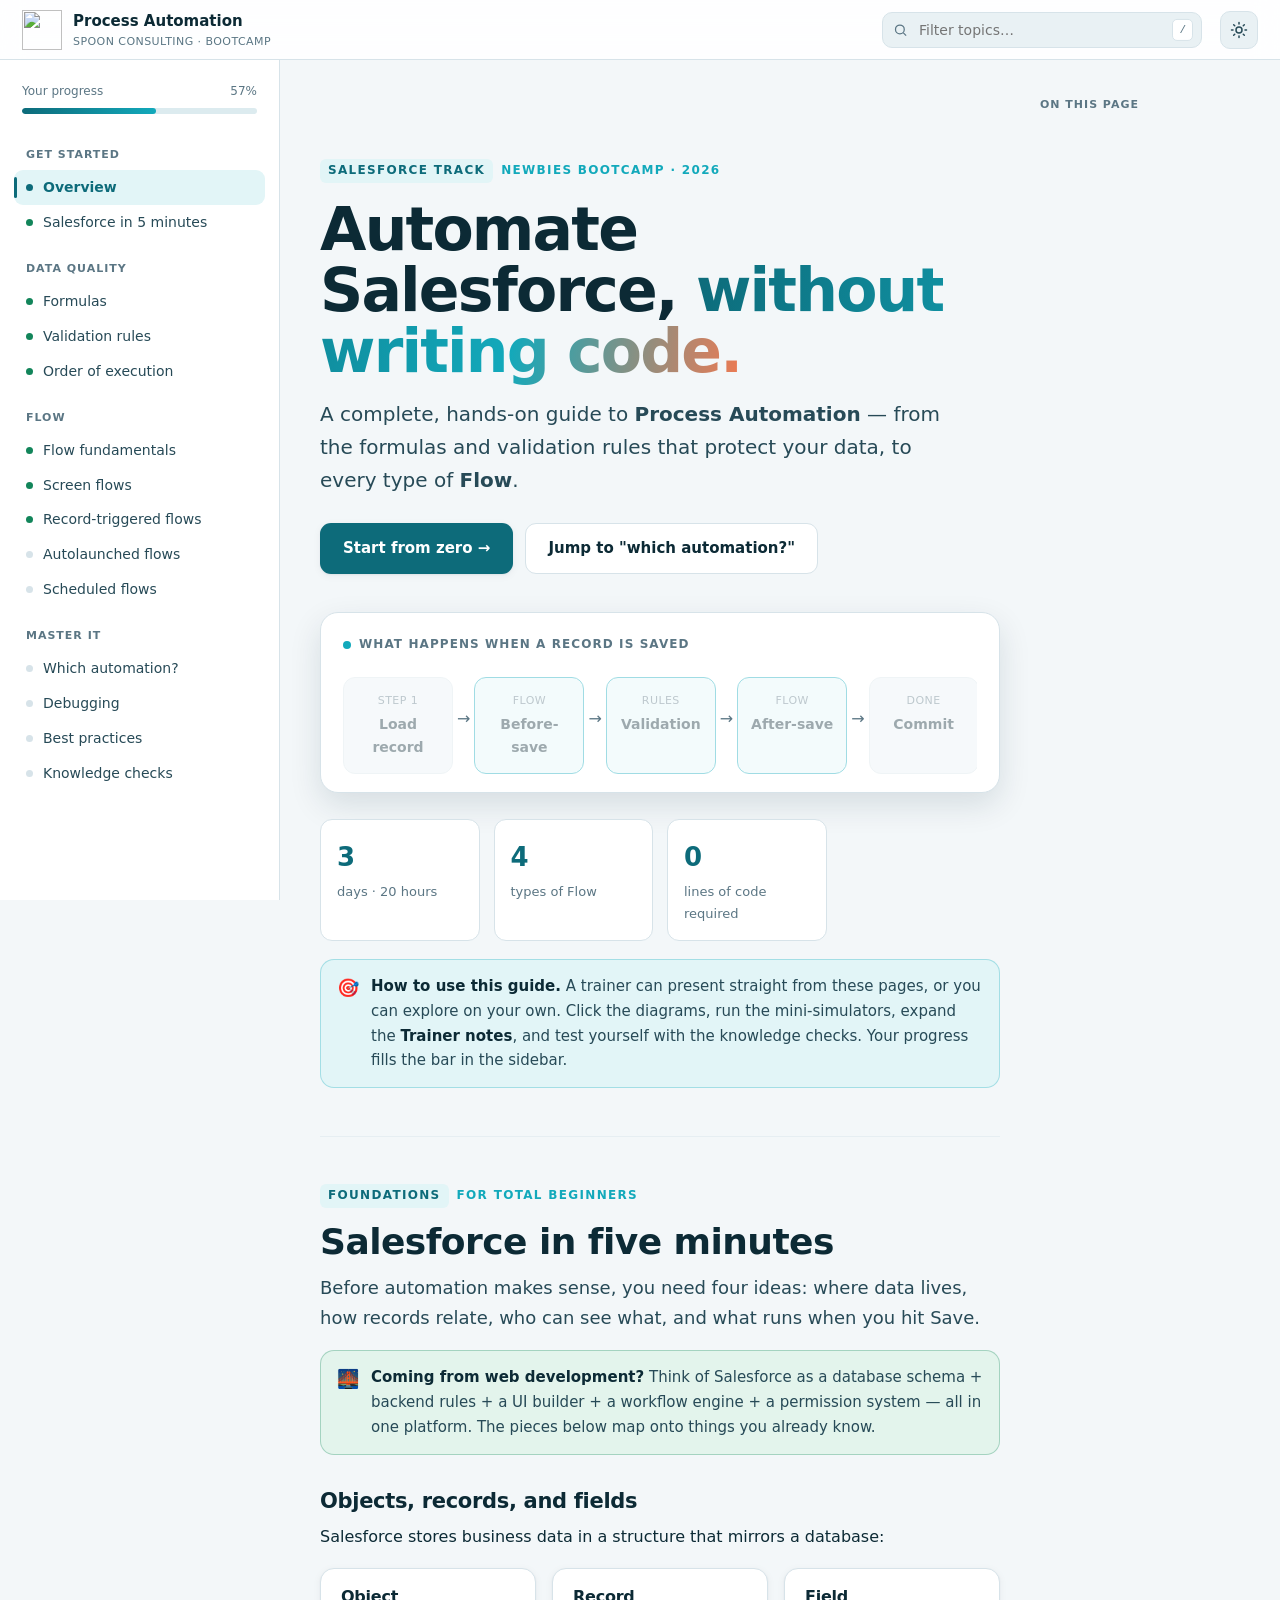
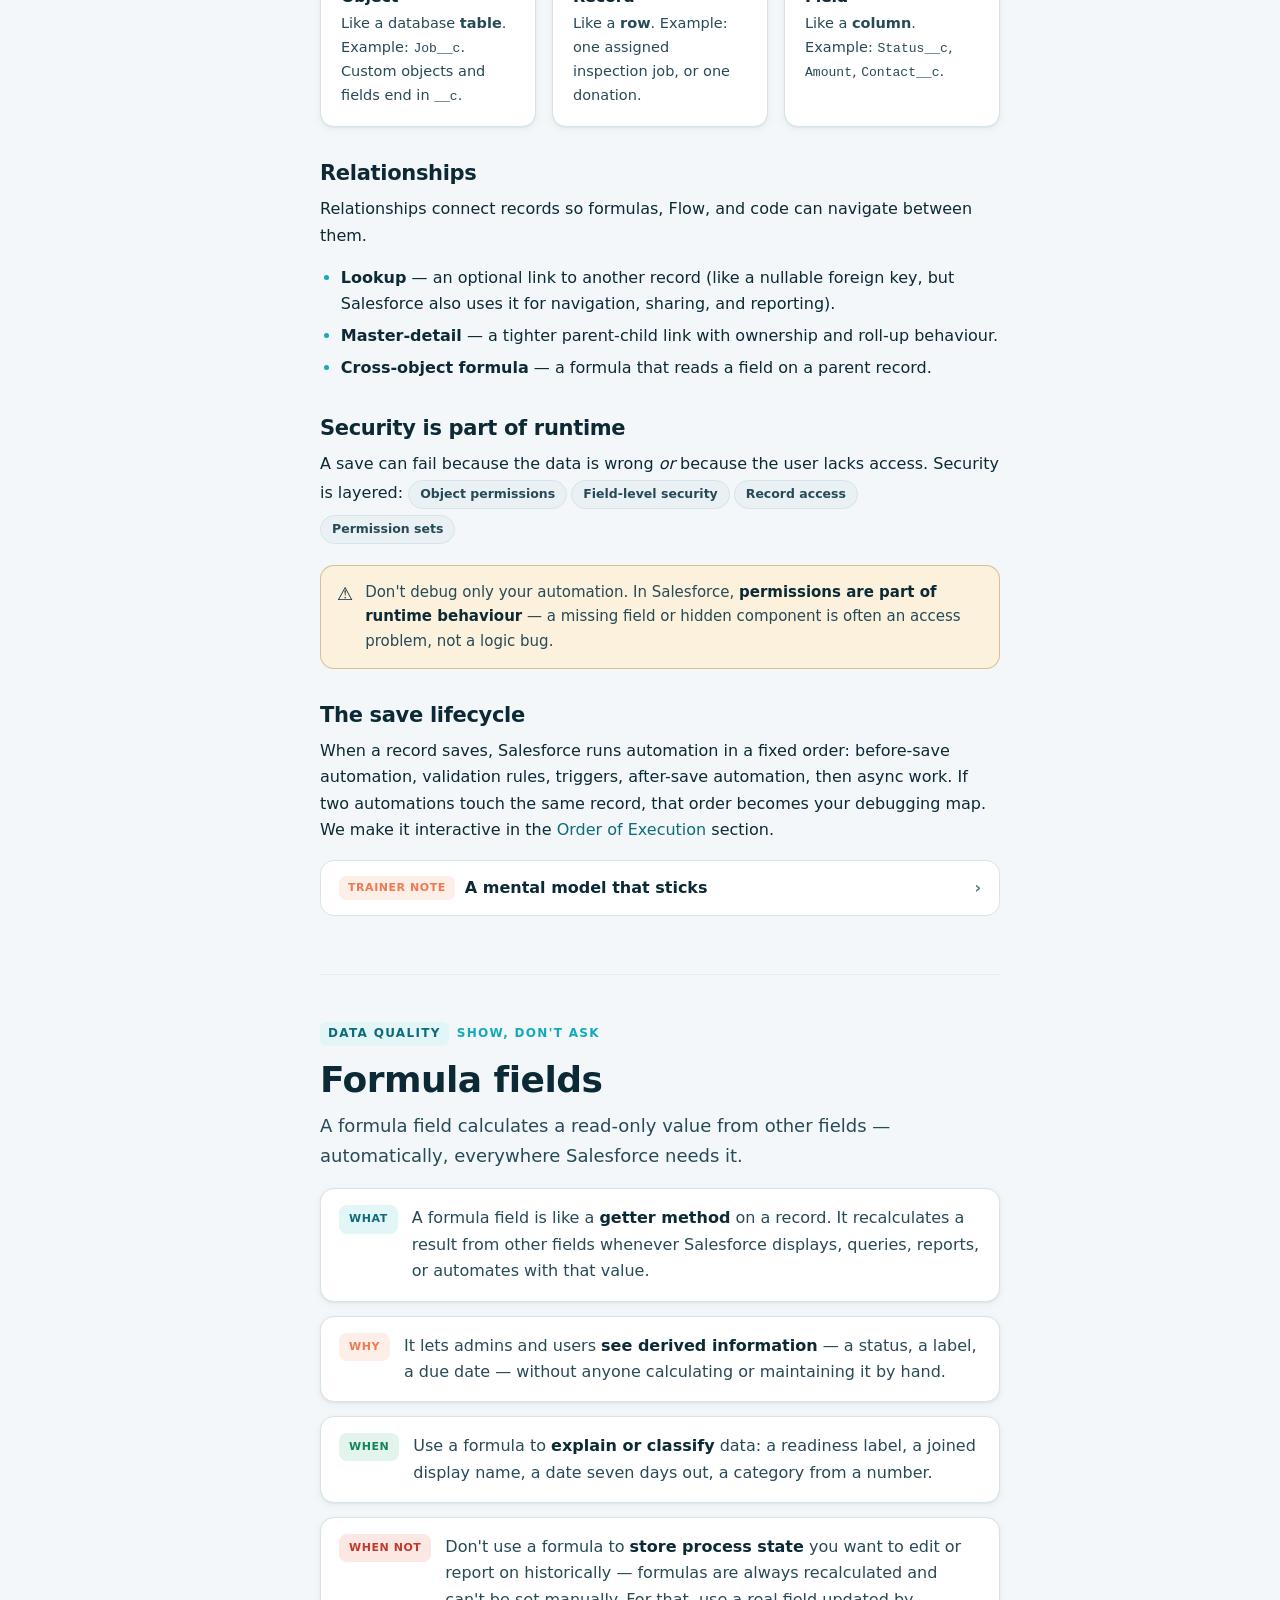
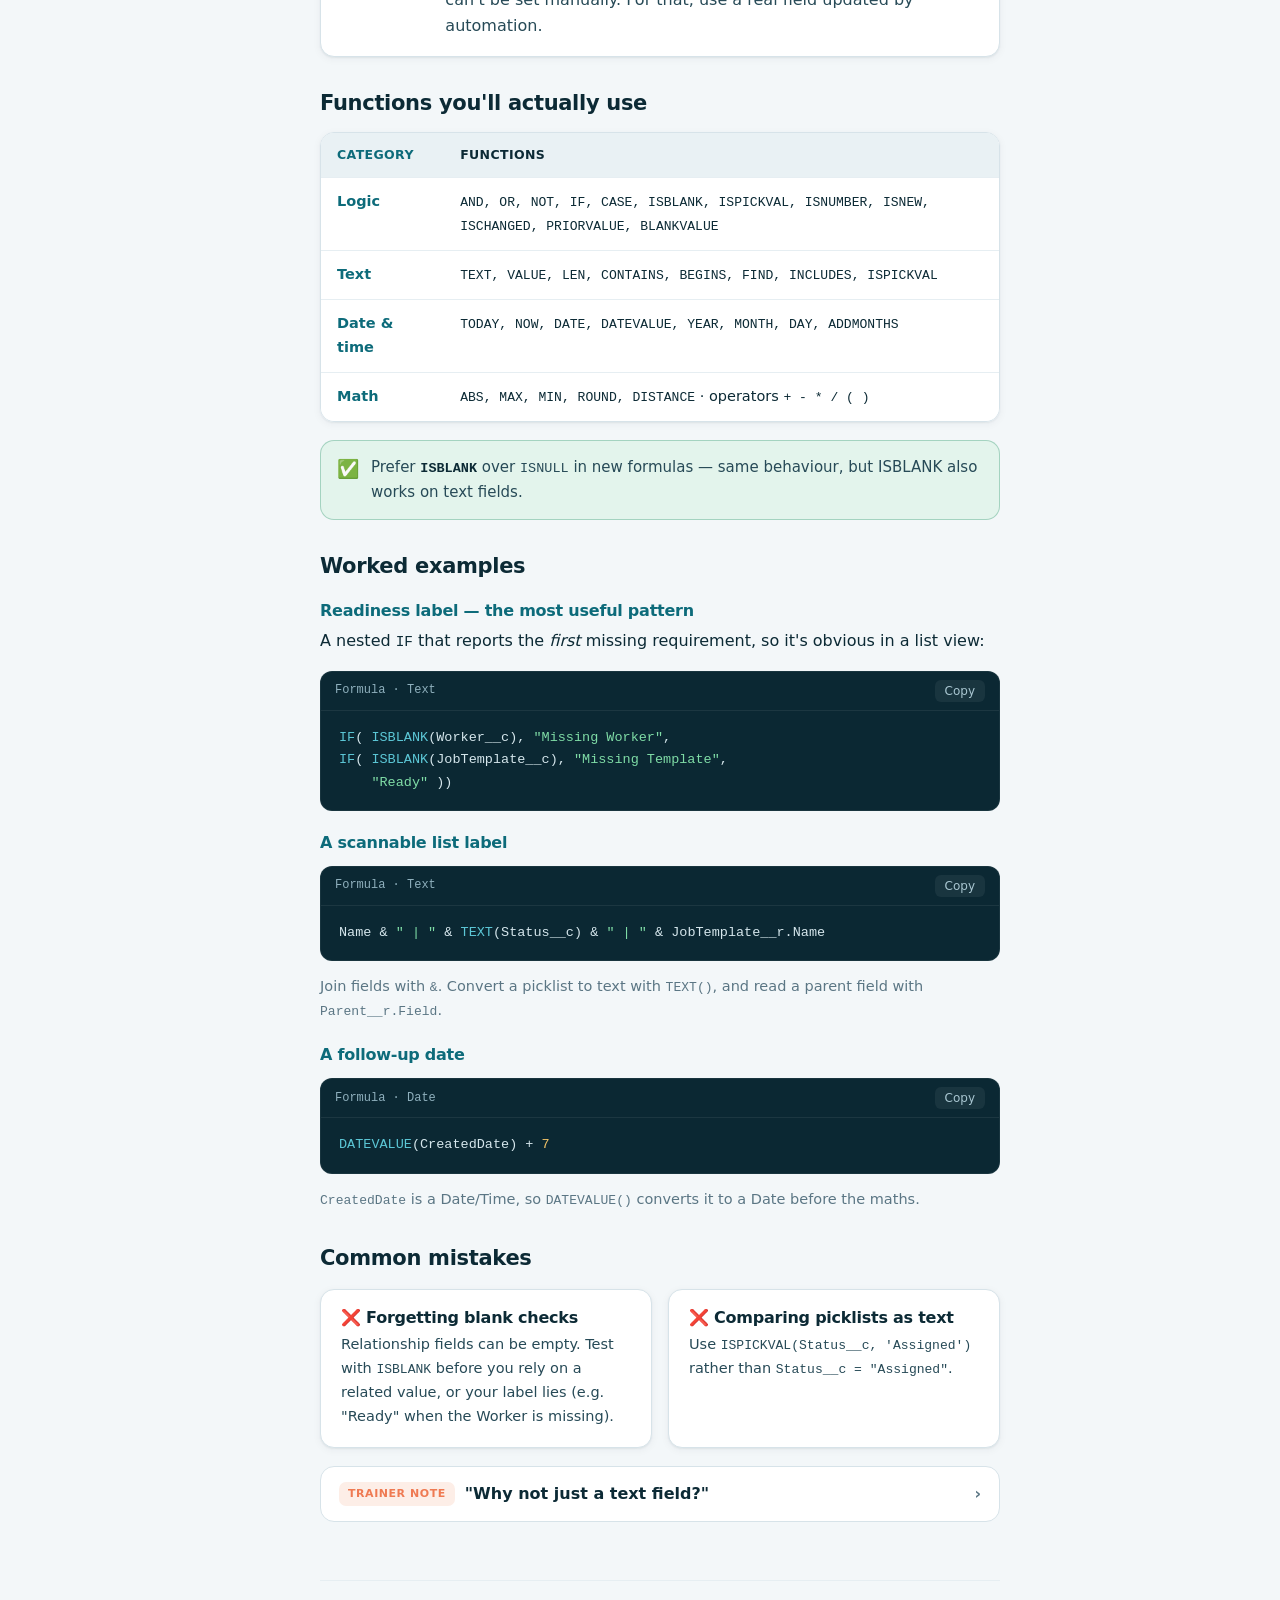
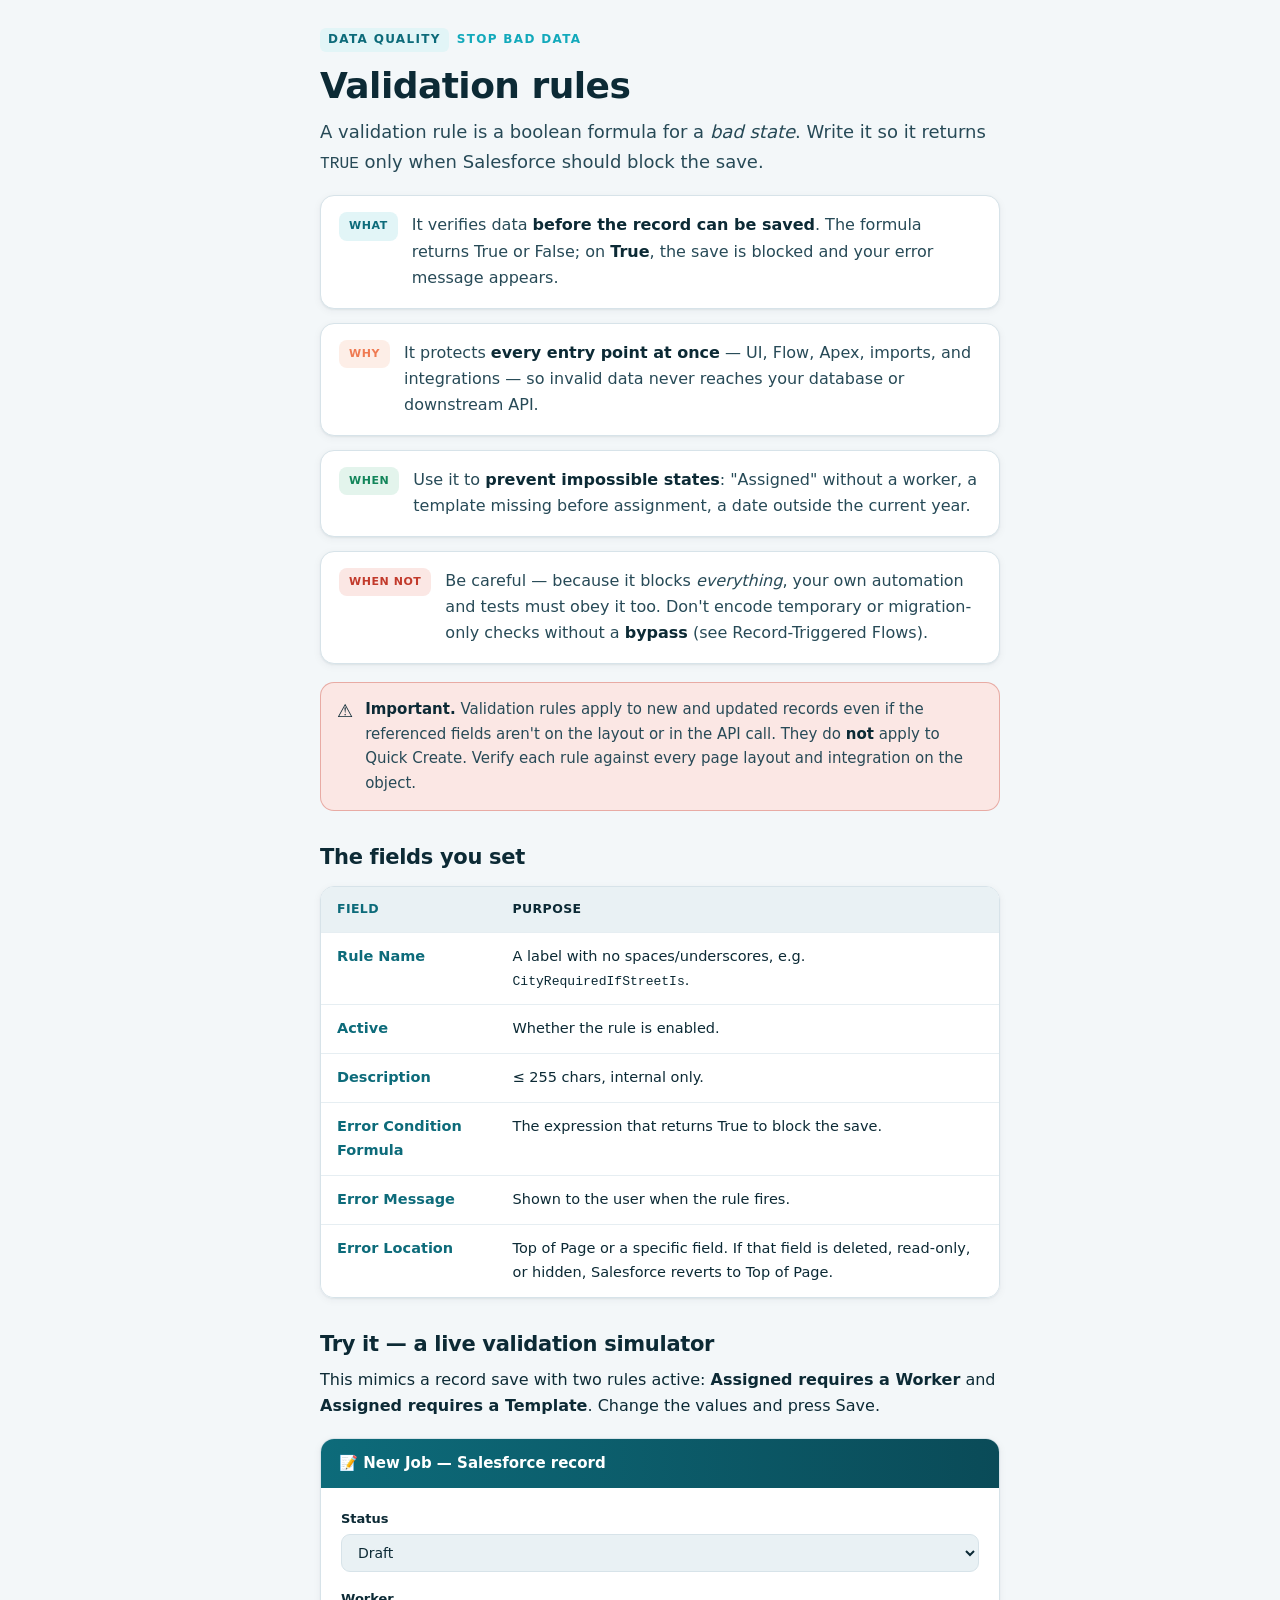
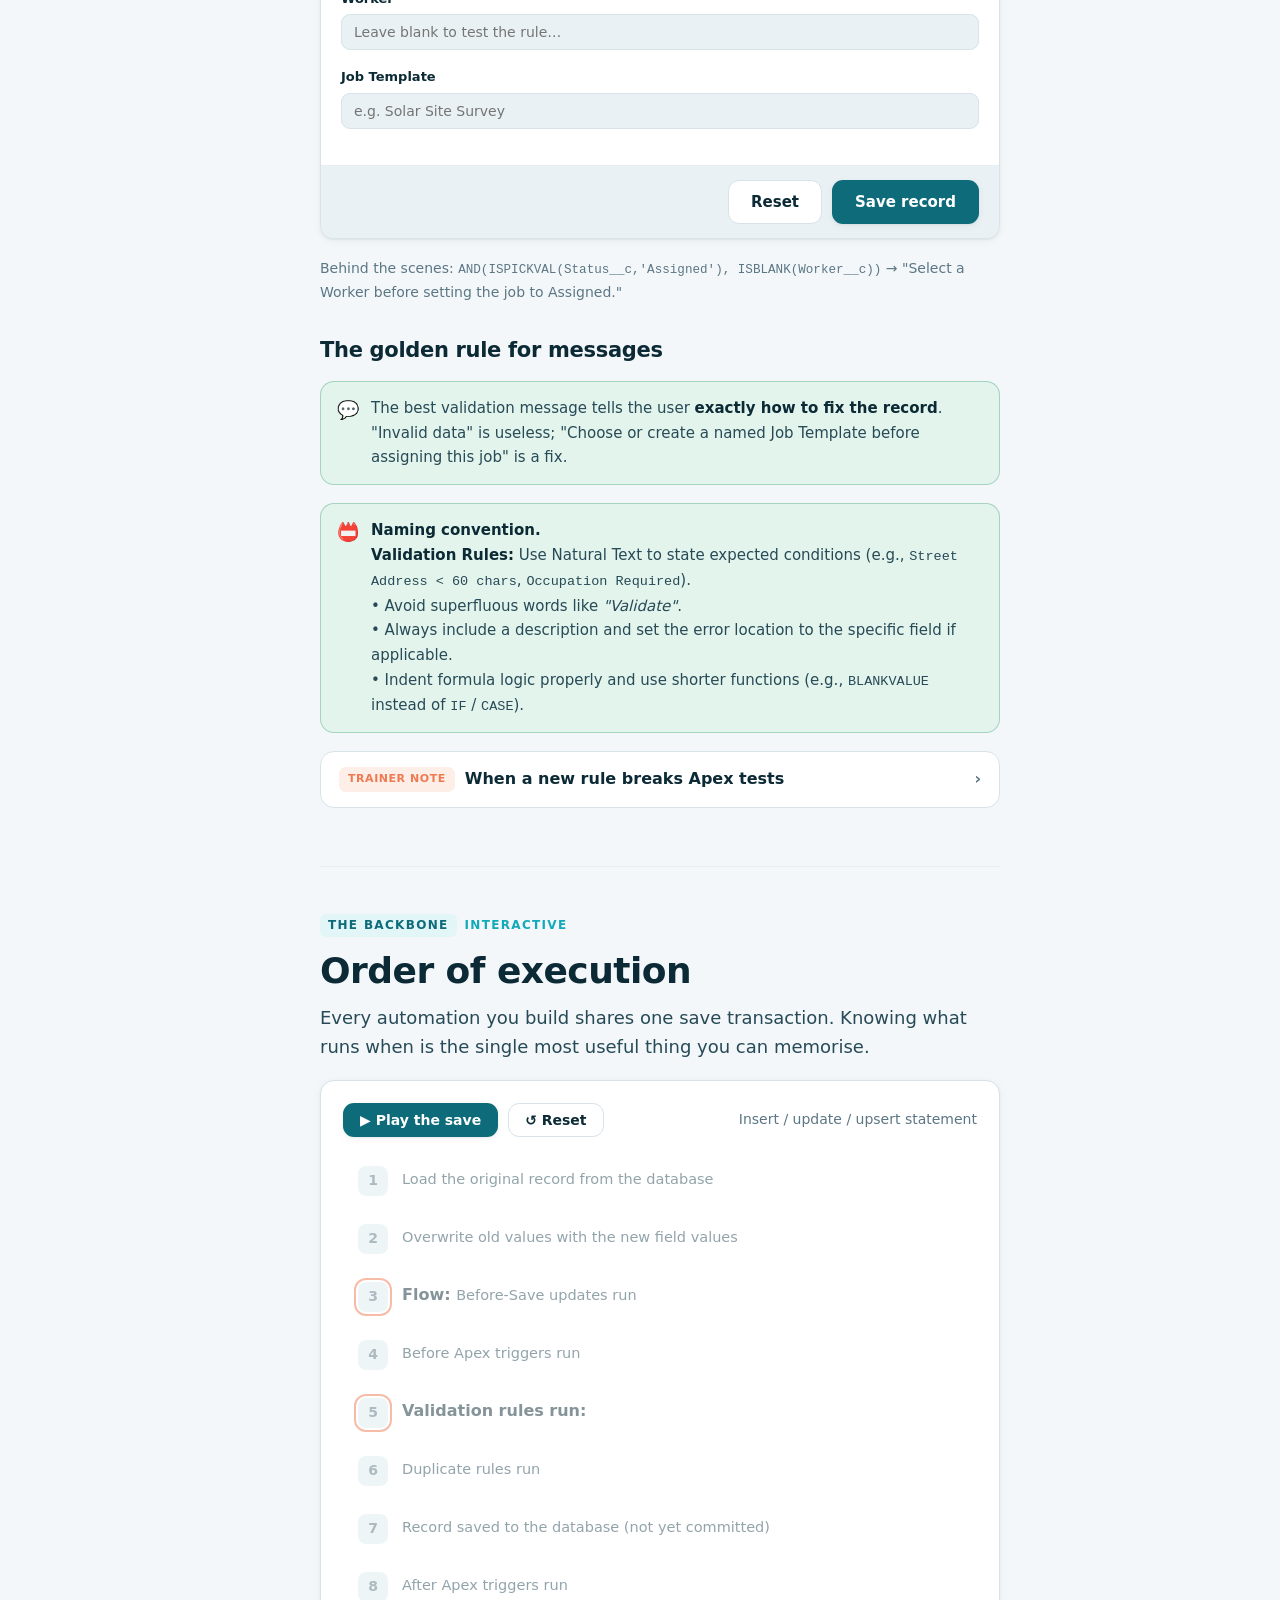
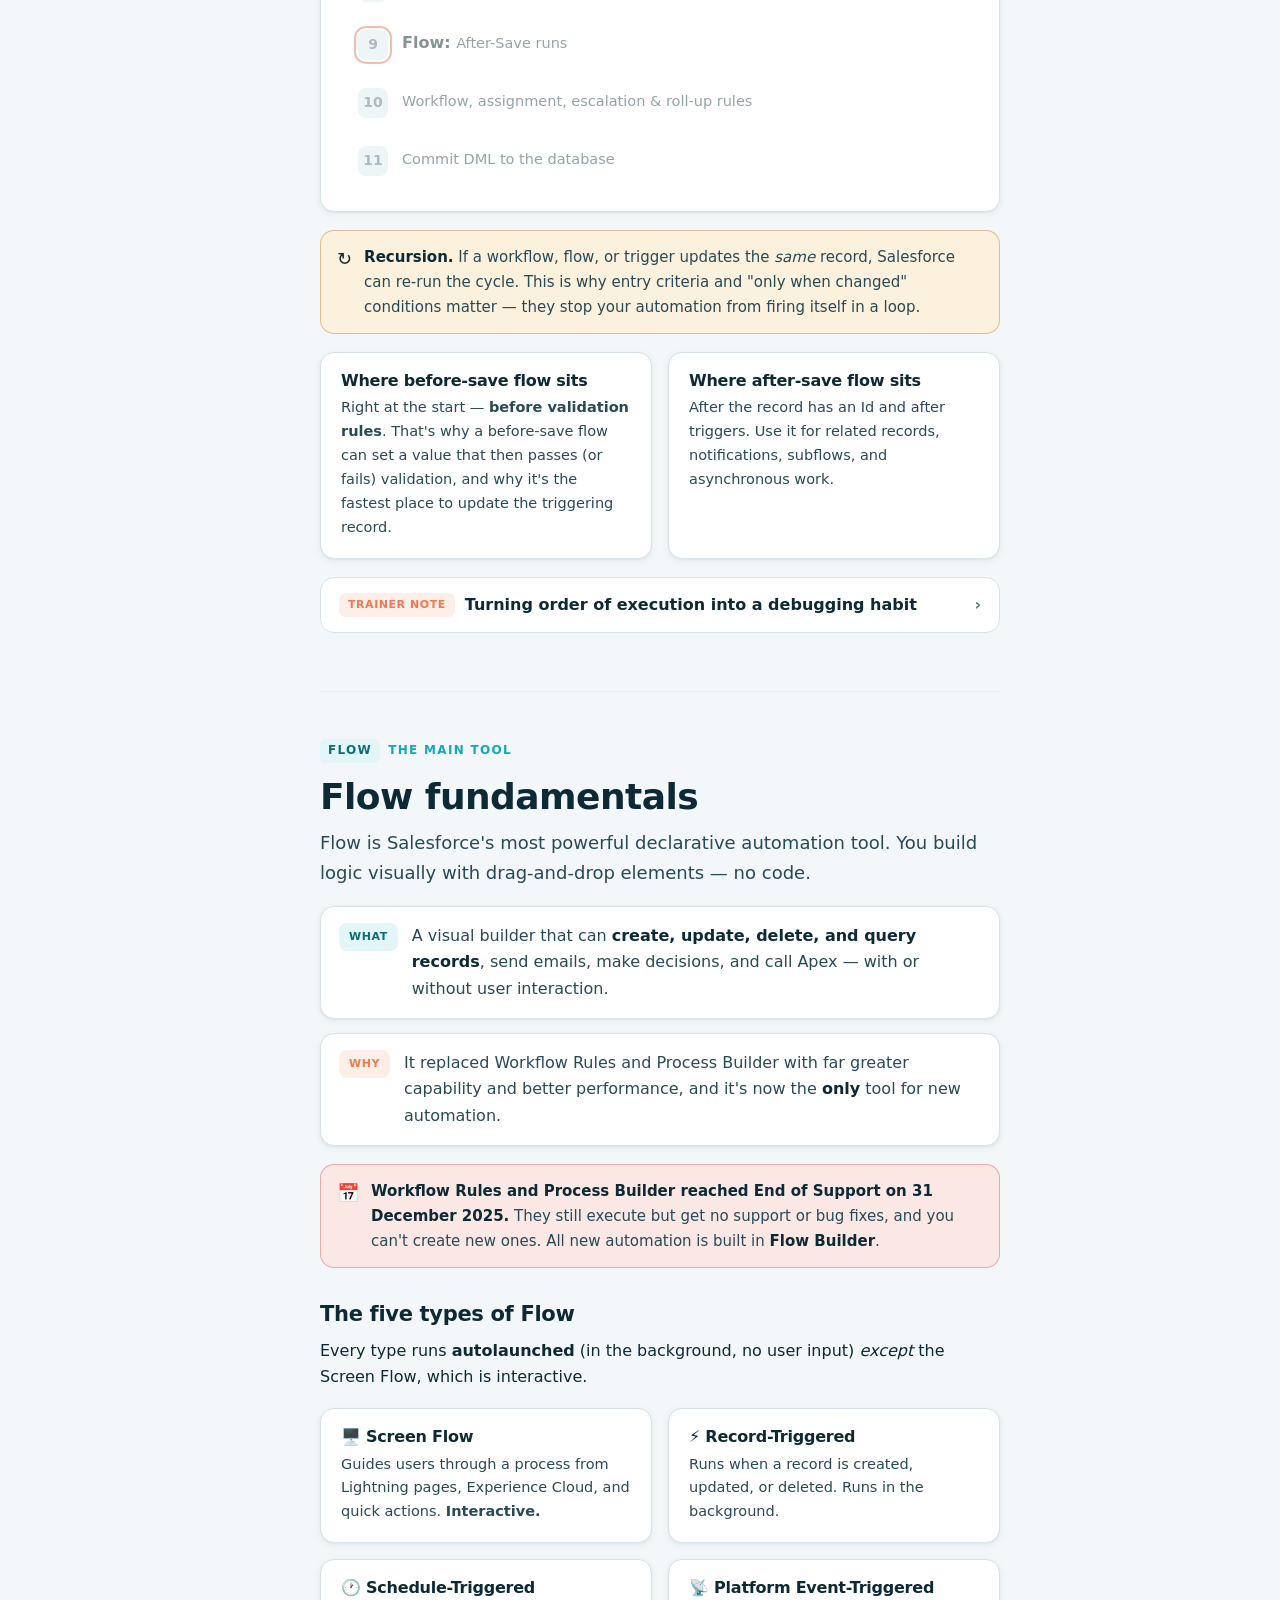
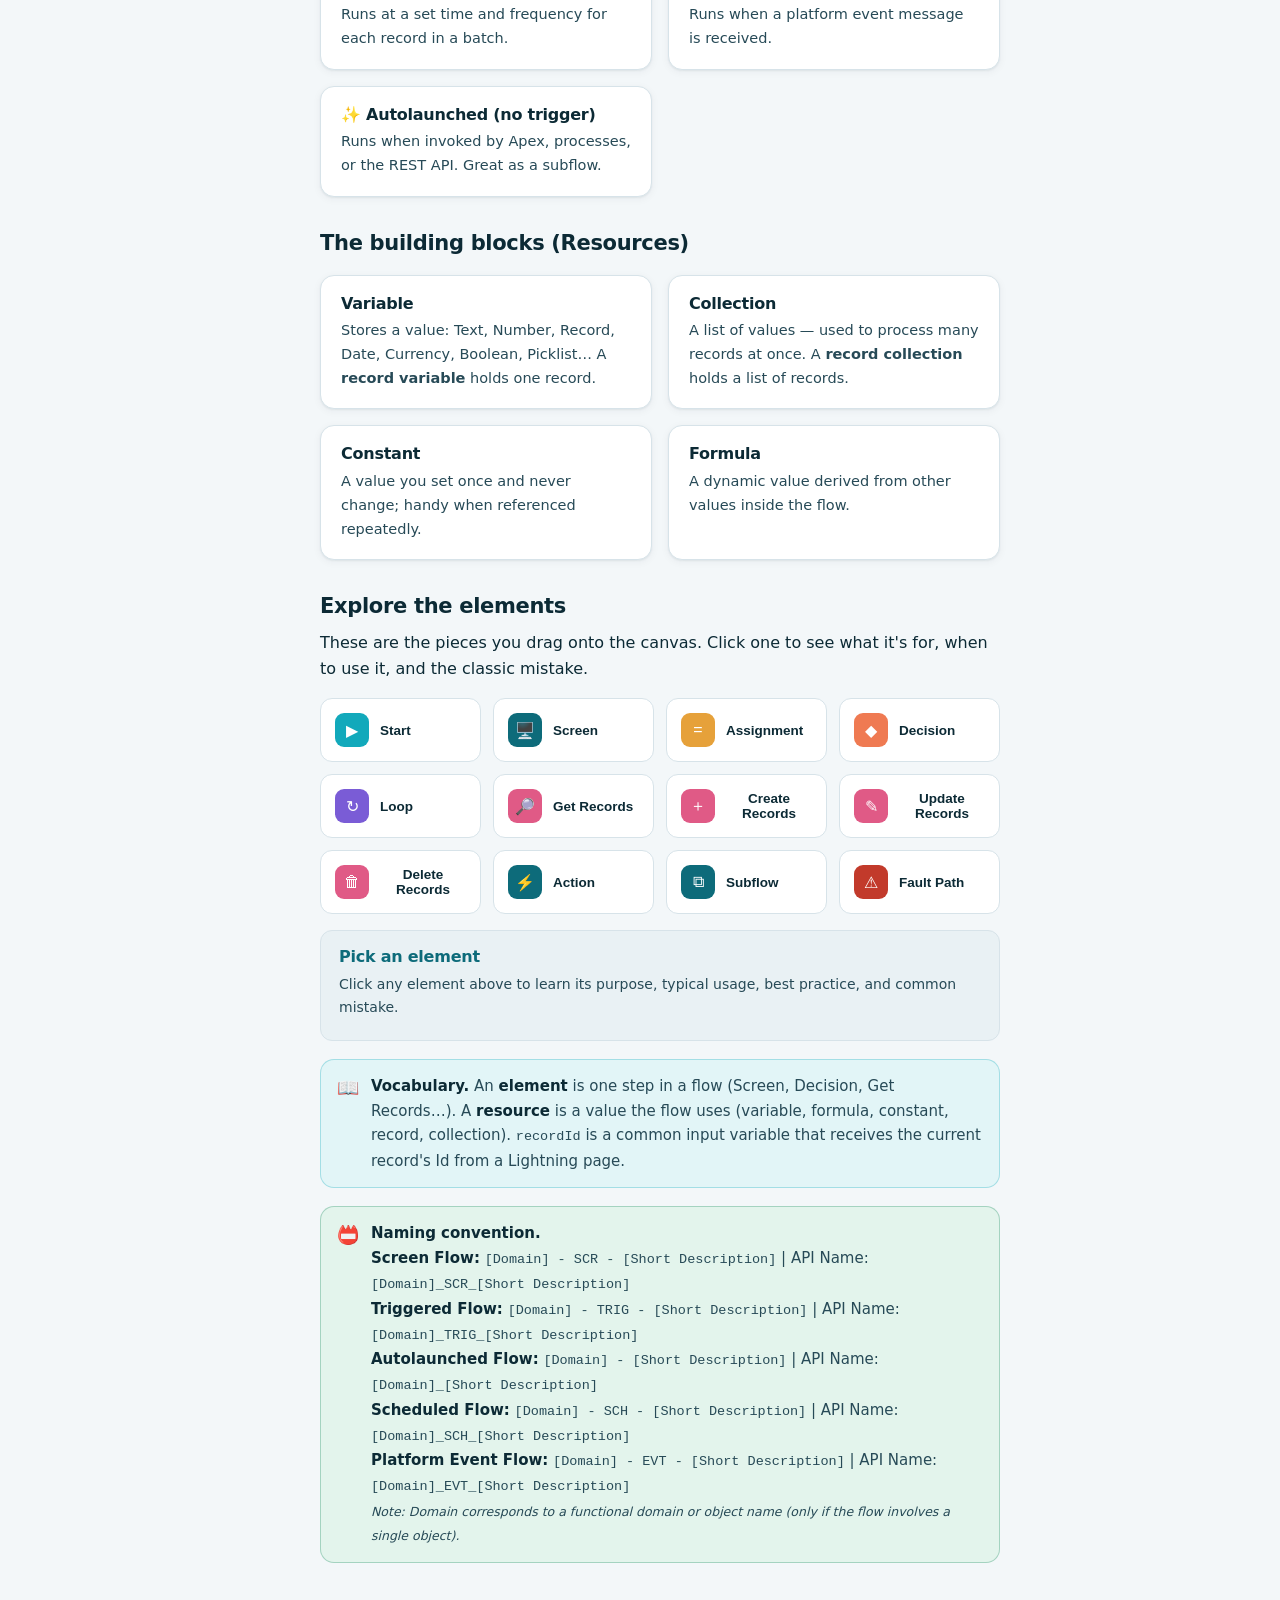
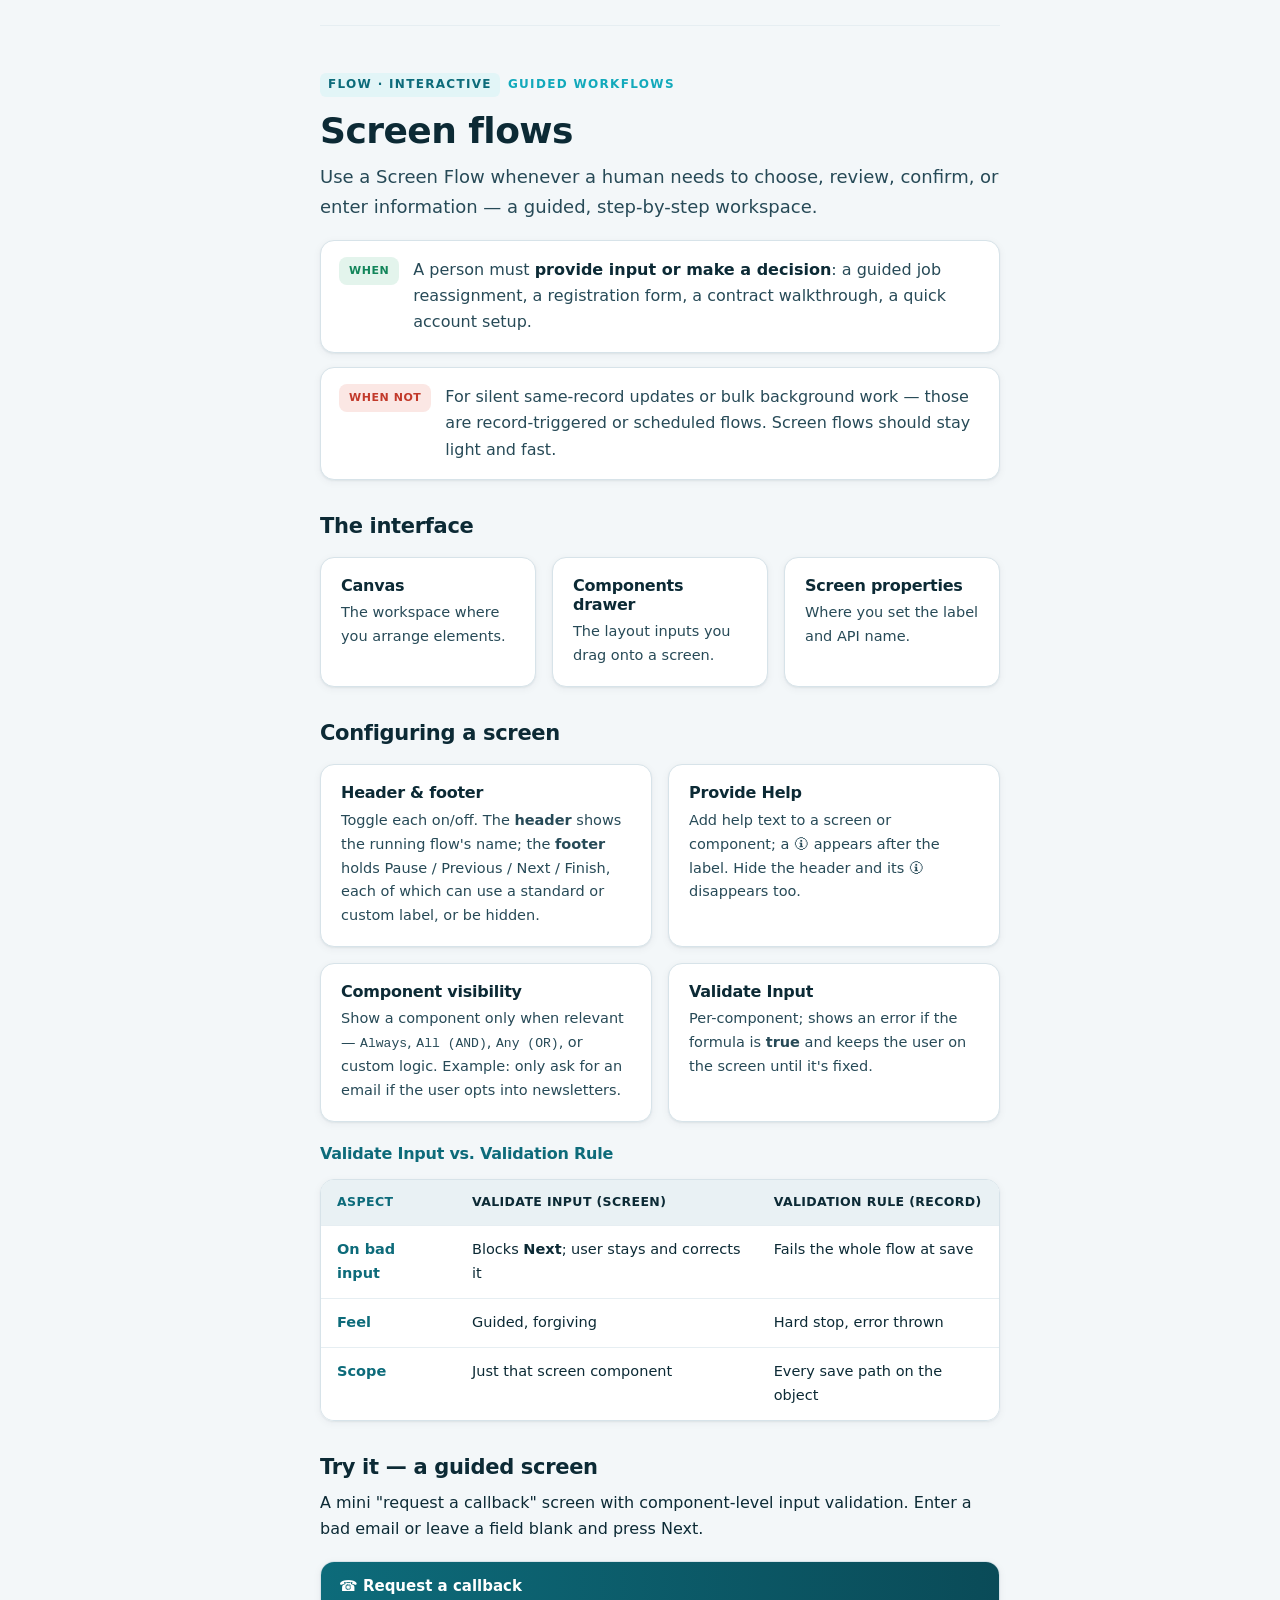
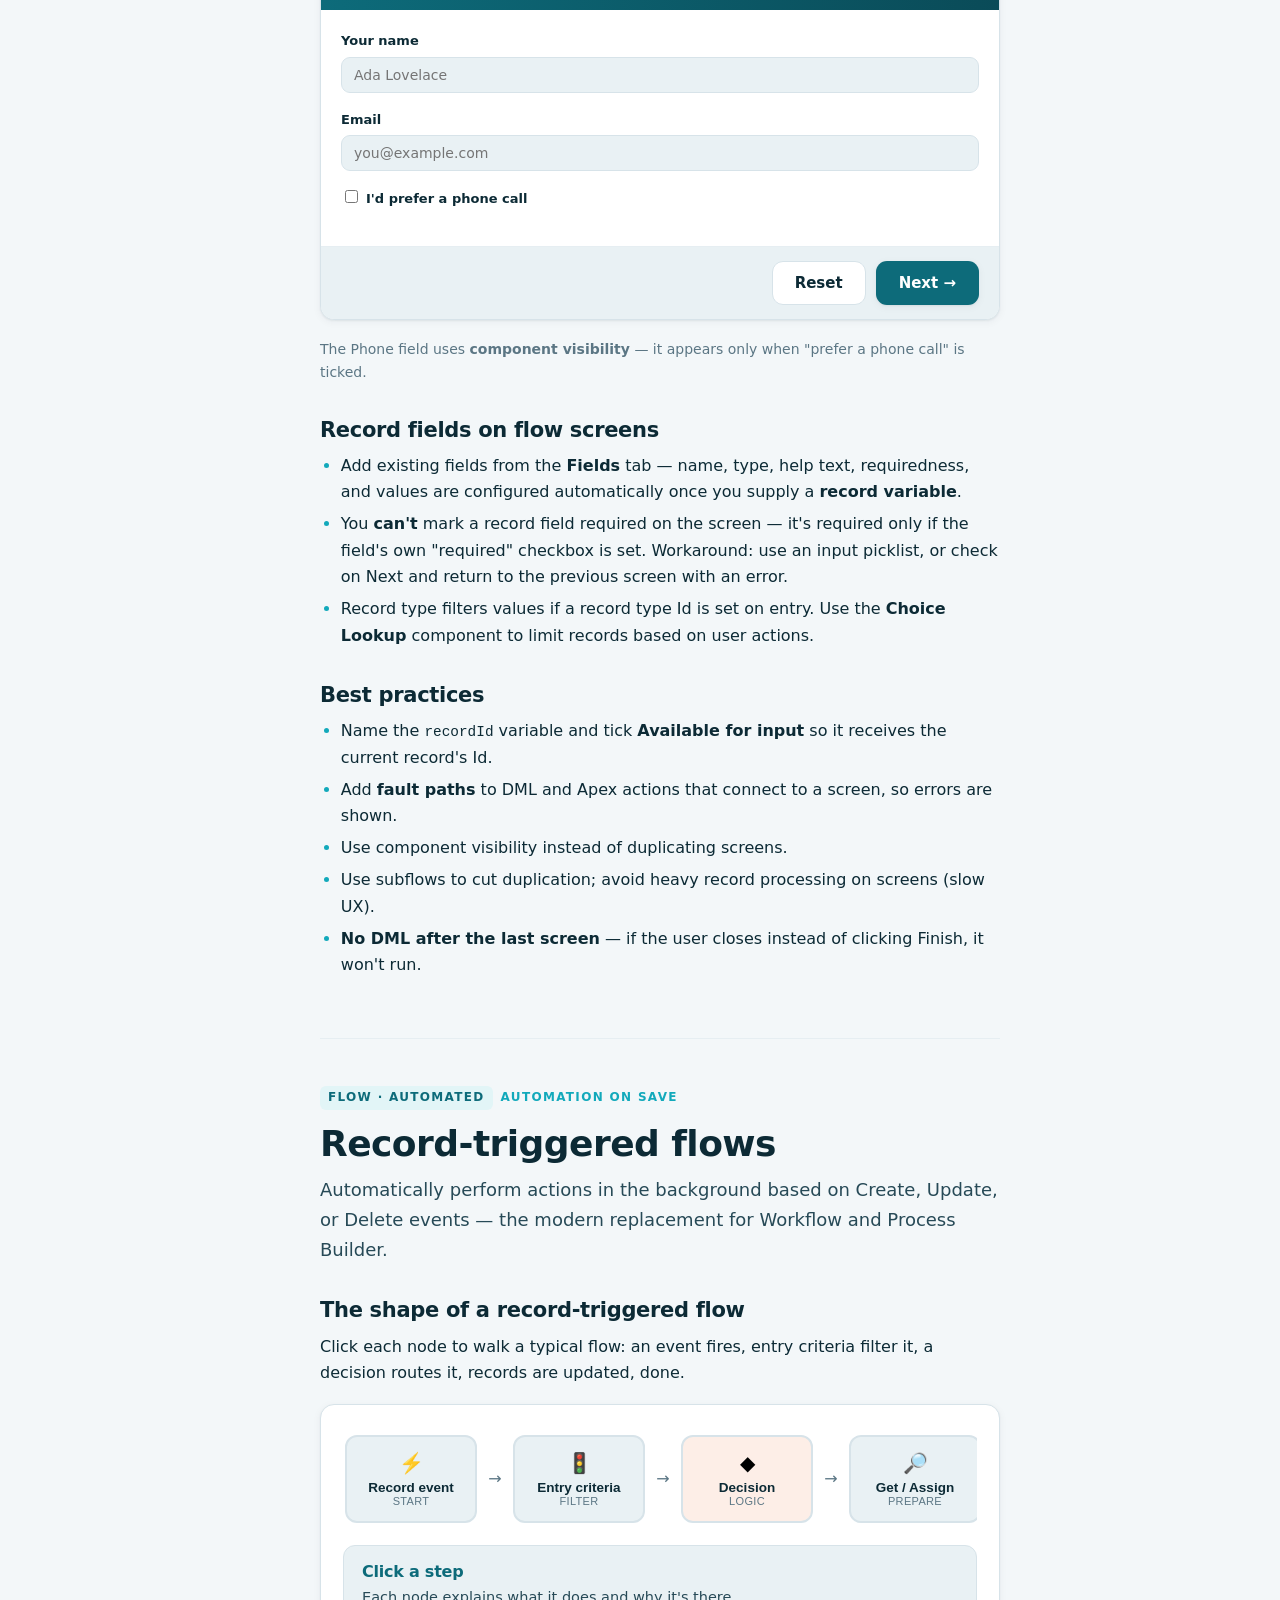
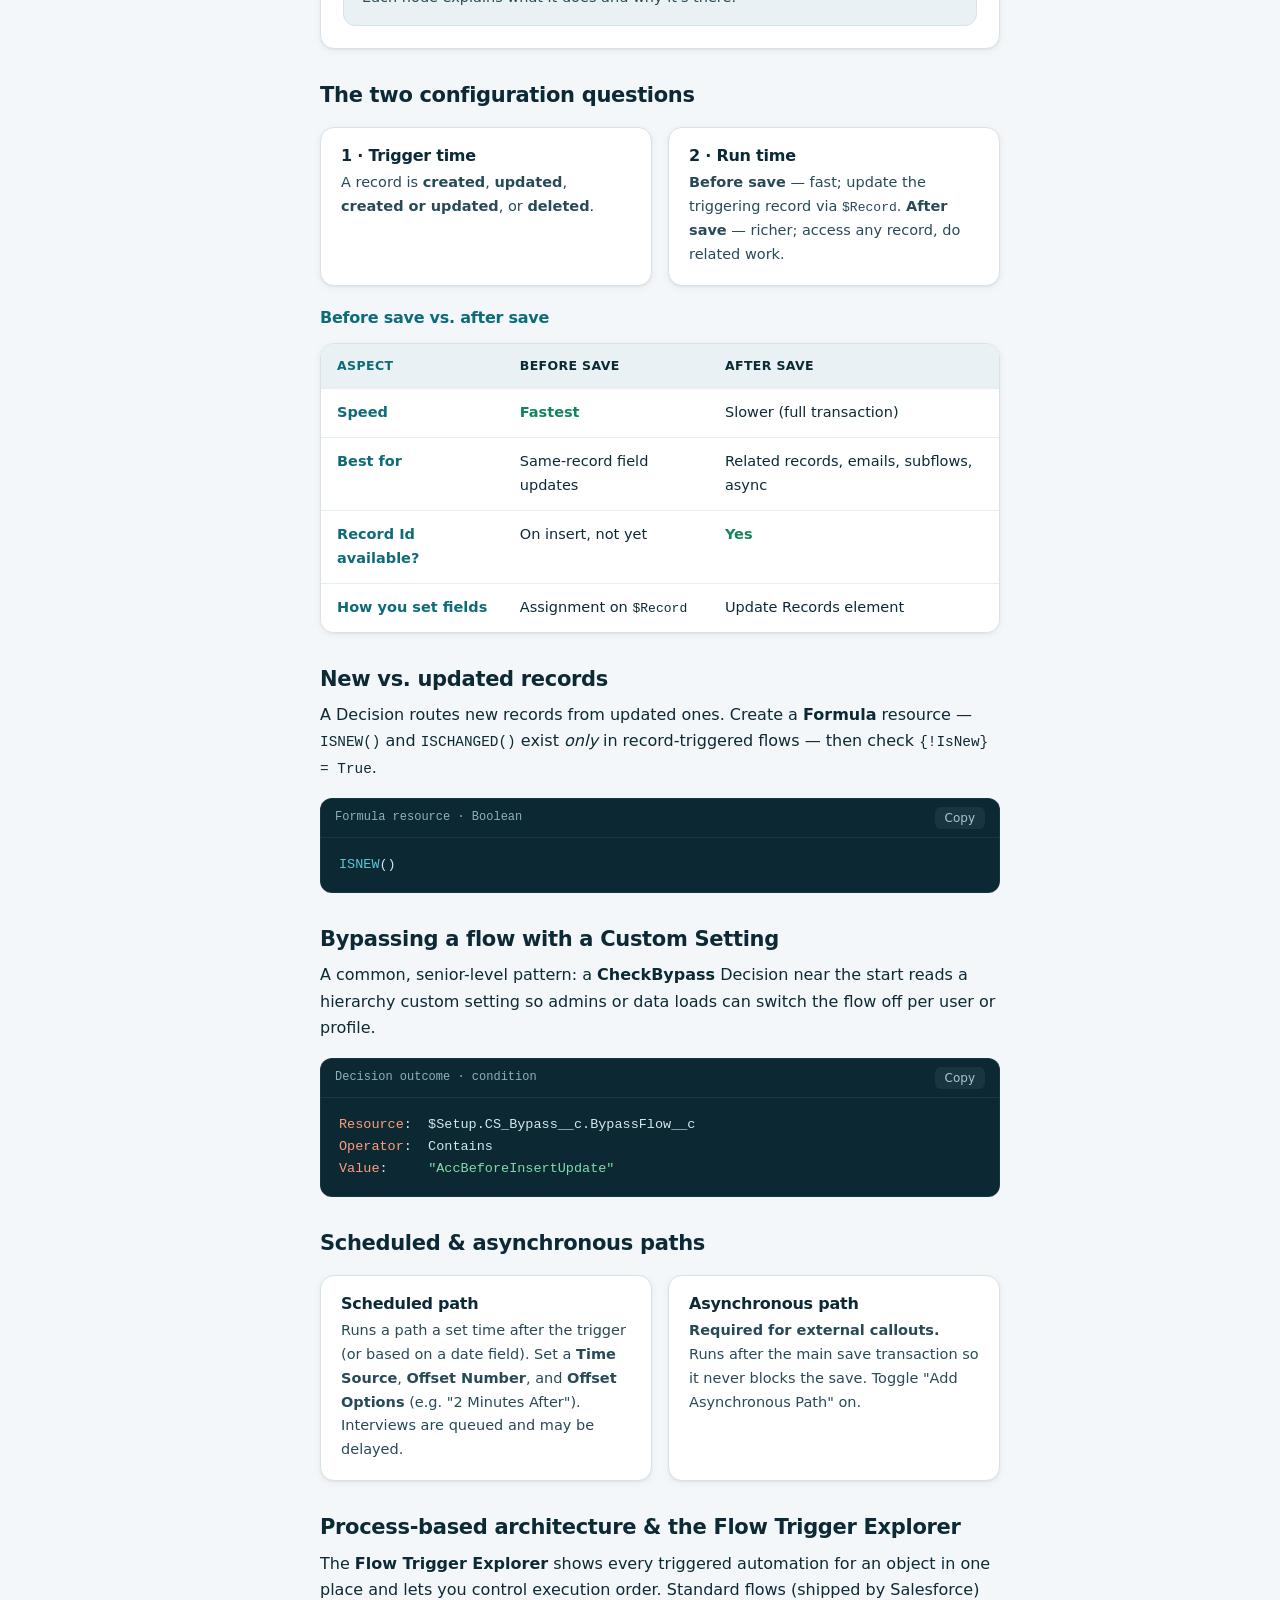
==== commit 936d6c6d: "correction after review" ====
--- a/index.html
+++ b/index.html
@@ -15,9 +15,12 @@
     <svg width="18" height="18" viewBox="0 0 24 24" fill="none" stroke="currentColor" stroke-width="2" stroke-linecap="round"><line x1="3" y1="6" x2="21" y2="6"/><line x1="3" y1="12" x2="21" y2="12"/><line x1="3" y1="18" x2="21" y2="18"/></svg>
   </button>
   <a class="brand" href="#overview">
-    <span class="mark">
+    <!-- <span class="mark">
       <svg width="22" height="22" viewBox="0 0 24 24"><circle cx="12" cy="12" r="11" fill="#fff"/><text x="4.5" y="16" font-family="system-ui" font-size="10" font-weight="800" fill="#0c2a35">sp</text><circle cx="15.5" cy="9.5" r="2" fill="#ef7a52"/><text x="13" y="16" font-family="system-ui" font-size="10" font-weight="800" fill="#0c2a35">n</text></svg>
-    </span>
+    </span> -->
+    <img src="https://pd.sharinpix.com/3/3c74760/c2NwaXguaGVyb2t1YXBwLmNvbS9pbWFnZXMvY2M1MmNiNDUtYzBhMS00NjJjLThjYzEtMTAxMDg5OTA0YzJlL3RodW1ibmFpbHMvb3JpZ2luYWwtN2ZlMGYyNWZmZGUuanBn/logo.jpeg?dl=0" height="40px" width="40px">
+    <!--<img src="https://pd.sharinpix.com/3/32e3f6c/c2NwaXguaGVyb2t1YXBwLmNvbS9pbWFnZXMvZGE2N2JmMTgtNGY2ZC00NmVkLWIxY2ItZjllYmQwZTVmYzYzL3RodW1ibmFpbHMvb3JpZ2luYWwtMzVhMGU4MjUzY2IuanBn/salesforce-logo.webp?dl=0" height="55px" width="80px">-->
+
     <span><b>Process Automation</b><small>Spoon Consulting · Bootcamp</small></span>
   </a>
   <div class="search">
@@ -51,7 +54,7 @@
         <section id="overview" class="section hero" data-nav="Overview" data-group="Get started">
           <div class="eyebrow"><span class="n">Salesforce Track</span> Newbies Bootcamp · 2026</div>
           <h1>Automate Salesforce, <span class="grad">without writing code.</span></h1>
-          <p class="lede">A complete, hands-on guide to <b>Process Automation</b> — from the formulas and validation rules that protect your data, to every type of <b>Flow</b>. Written for people who have never opened Salesforce.</p>
+          <p class="lede">A complete, hands-on guide to <b>Process Automation</b> — from the formulas and validation rules that protect your data, to every type of <b>Flow</b>.</p>
           <div class="hero-cta">
             <a class="btn primary" href="#foundations">Start from zero →</a>
             <a class="btn ghost" href="#choosing">Jump to "which automation?"</a>
@@ -74,9 +77,9 @@
 
           <div class="stat-row">
             <div class="stat"><div class="num">3</div><div class="lab">days · 20 hours</div></div>
-            <div class="stat"><div class="num">5</div><div class="lab">types of Flow</div></div>
+            <div class="stat"><div class="num">4</div><div class="lab">types of Flow</div></div>
             <div class="stat"><div class="num">0</div><div class="lab">lines of code required</div></div>
-            <div class="stat"><div class="num">Dec '25</div><div class="lab">Workflow &amp; Process Builder retired</div></div>
+            <!-- <div class="stat"><div class="num">Dec '25</div><div class="lab">Workflow &amp; Process Builder retired</div></div> -->
           </div>
 
           <div class="callout info"><span class="ci">🎯</span><p><b>How to use this guide.</b> A trainer can present straight from these pages, or you can explore on your own. Click the diagrams, run the mini-simulators, expand the <b>Trainer notes</b>, and test yourself with the knowledge checks. Your progress fills the bar in the sidebar.</p></div>
@@ -219,6 +222,17 @@
           <h3>The golden rule for messages</h3>
           <div class="callout tip"><span class="ci">💬</span><p>The best validation message tells the user <b>exactly how to fix the record</b>. "Invalid data" is useless; "Choose or create a named Job Template before assigning this job" is a fix.</p></div>
 
+          <div class="callout tip">
+            <span class="ci">📛</span>
+            <p>
+              <b>Naming convention.</b> </br>
+              <b>Validation Rules:</b> Use Natural Text to state expected conditions (e.g., <code>Street Address &lt; 60 chars</code>, <code>Occupation Required</code>).<br/>
+              • Avoid superfluous words like <i>"Validate"</i>.<br/>
+              • Always include a description and set the error location to the specific field if applicable.<br/>
+              • Indent formula logic properly and use shorter functions (e.g., <code>BLANKVALUE</code> instead of <code>IF</code> / <code>CASE</code>).
+            </p>
+          </div>
+
           <details class="acc">
             <summary><span class="tn">Trainer note</span> When a new rule breaks Apex tests <span class="chev">›</span></summary>
             <div class="acc-body"><p>A new validation rule often breaks existing Apex tests because the test data no longer represents a savable record. Ask learners: <i>what test data must change?</i> This is the moment they feel how validation touches every path, not just the UI.</p></div>
@@ -290,6 +304,19 @@
           <div class="pel-detail" id="palDetail"><h4>Pick an element</h4><div class="row">Click any element above to learn its purpose, typical usage, best practice, and common mistake.</div></div>
 
           <div class="callout info"><span class="ci">📖</span><p><b>Vocabulary.</b> An <b>element</b> is one step in a flow (Screen, Decision, Get Records…). A <b>resource</b> is a value the flow uses (variable, formula, constant, record, collection). <code>recordId</code> is a common input variable that receives the current record's Id from a Lightning page.</p></div>
+        
+        <div class="callout tip">
+            <span class="ci">📛</span>
+            <p>
+              <b>Naming convention.</b> </br>
+              <b>Screen Flow:</b> <code>[Domain] - SCR - [Short Description]</code> | API Name: <code>[Domain]_SCR_[Short Description]</code><br/>
+              <b>Triggered Flow:</b> <code>[Domain] - TRIG - [Short Description]</code> | API Name: <code>[Domain]_TRIG_[Short Description]</code><br/>
+              <b>Autolaunched Flow:</b> <code>[Domain] - [Short Description]</code> | API Name: <code>[Domain]_[Short Description]</code><br/>
+              <b>Scheduled Flow:</b> <code>[Domain] - SCH - [Short Description]</code> | API Name: <code>[Domain]_SCH_[Short Description]</code><br/>
+              <b>Platform Event Flow:</b> <code>[Domain] - EVT - [Short Description]</code> | API Name: <code>[Domain]_EVT_[Short Description]</code><br/>
+              <small><i>Note: Domain corresponds to a functional domain or object name (only if the flow involves a single object).</i></small>
+            </p>
+          </div>
         </section>
 
         <!-- ========================= SCREEN FLOWS ========================= -->
@@ -362,7 +389,7 @@
 
         <!-- ========================= RECORD-TRIGGERED ========================= -->
         <section id="record-triggered" class="section" data-nav="Record-triggered flows" data-group="Flow">
-          <div class="eyebrow"><span class="n">Flow · Interactive</span> Automation on save</div>
+          <div class="eyebrow"><span class="n">Flow · Automated</span> Automation on save</div>
           <h2>Record-triggered flows</h2>
           <p class="lede">Automatically perform actions in the background based on Create, Update, or Delete events — the modern replacement for Workflow and Process Builder.</p>
 
@@ -545,7 +572,7 @@
             <div class="card"><h4>Recursion</h4><p>An automation that updates its own trigger record can re-fire the cycle. Tight entry criteria and "only when changed" conditions prevent loops.</p></div>
           </div>
 
-          <div class="callout tip"><span class="ci">📛</span><p><b>Naming convention.</b> Record-triggered flows: <code>XXX - «Business Process»</code> where XXX abbreviates the triggering object. Consistent names make the Flow Trigger Explorer readable at a glance.</p></div>
+          <!-- <div class="callout tip"><span class="ci">📛</span><p><b>Naming convention.</b> Record-triggered flows: <code>XXX - «Business Process»</code> where XXX abbreviates the triggering object. Consistent names make the Flow Trigger Explorer readable at a glance.</p></div> -->
         </section>
 
         <!-- ========================= KNOWLEDGE CHECK ========================= -->
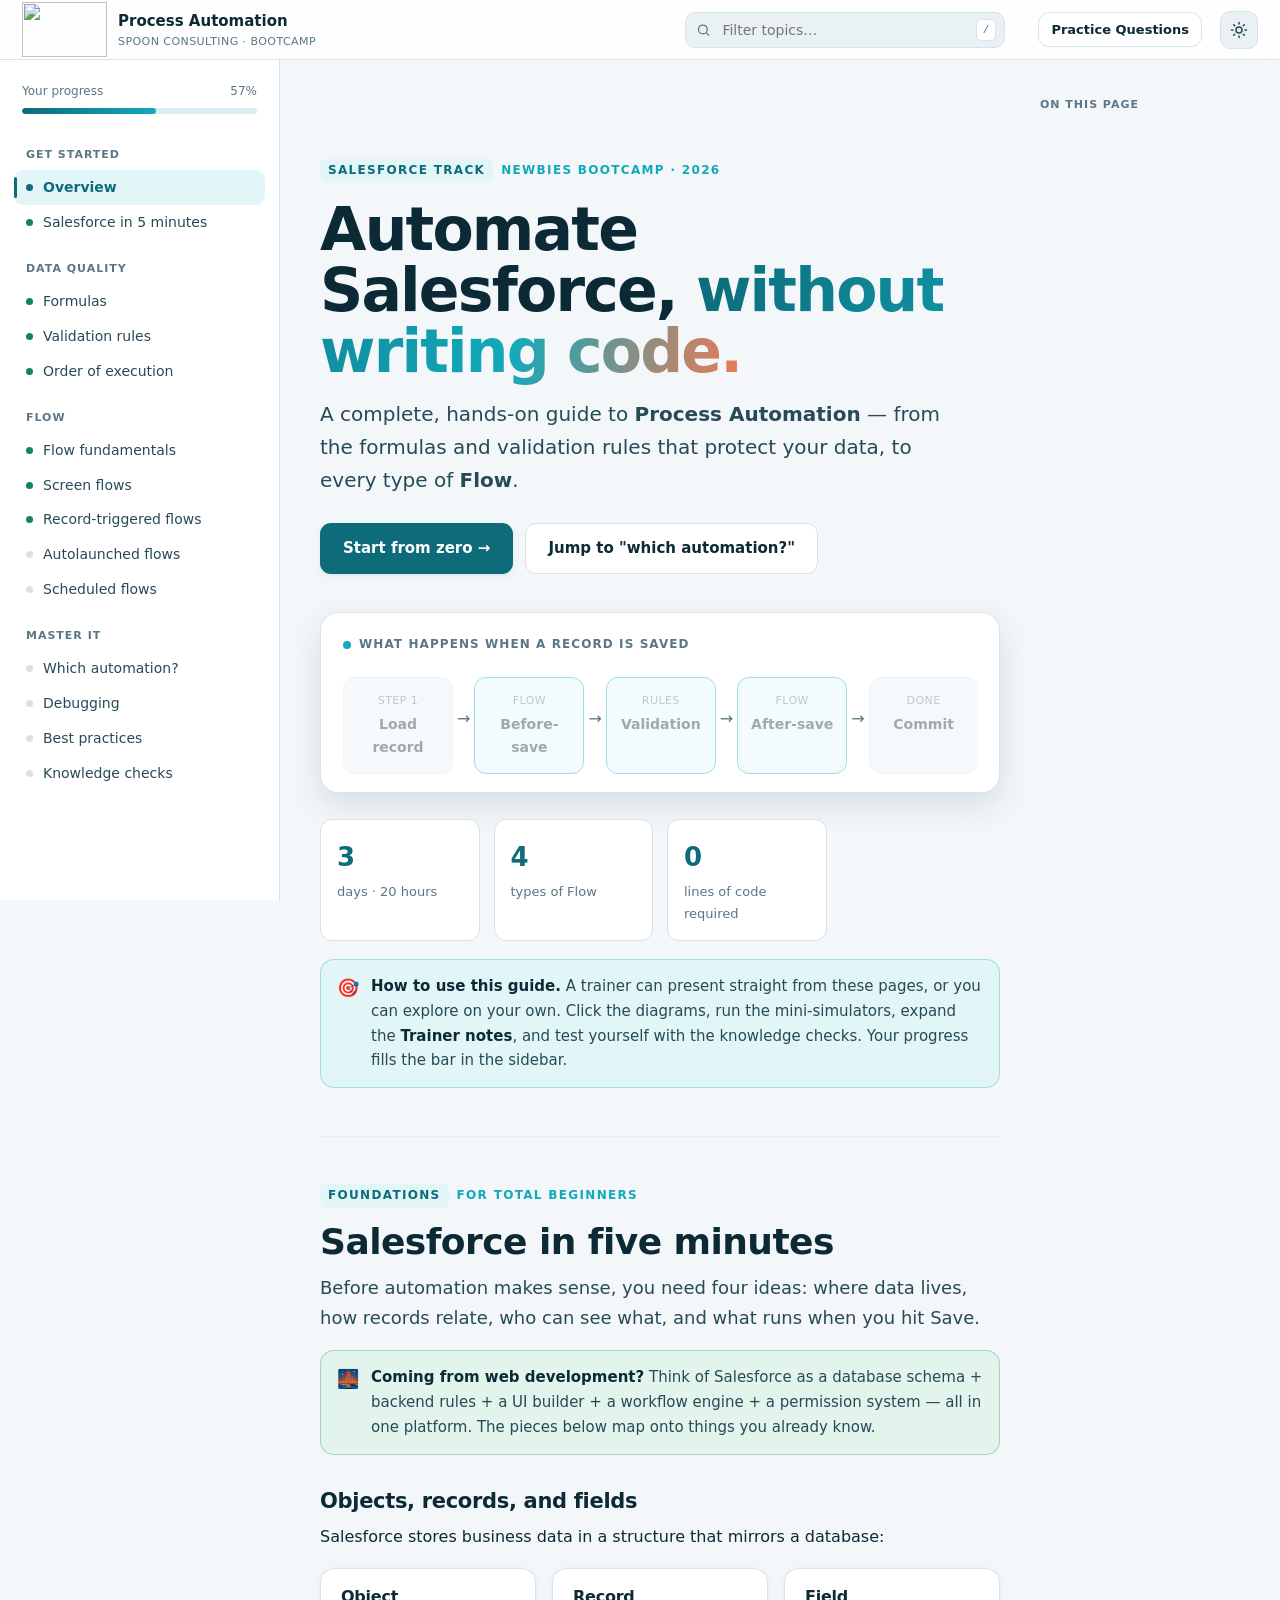
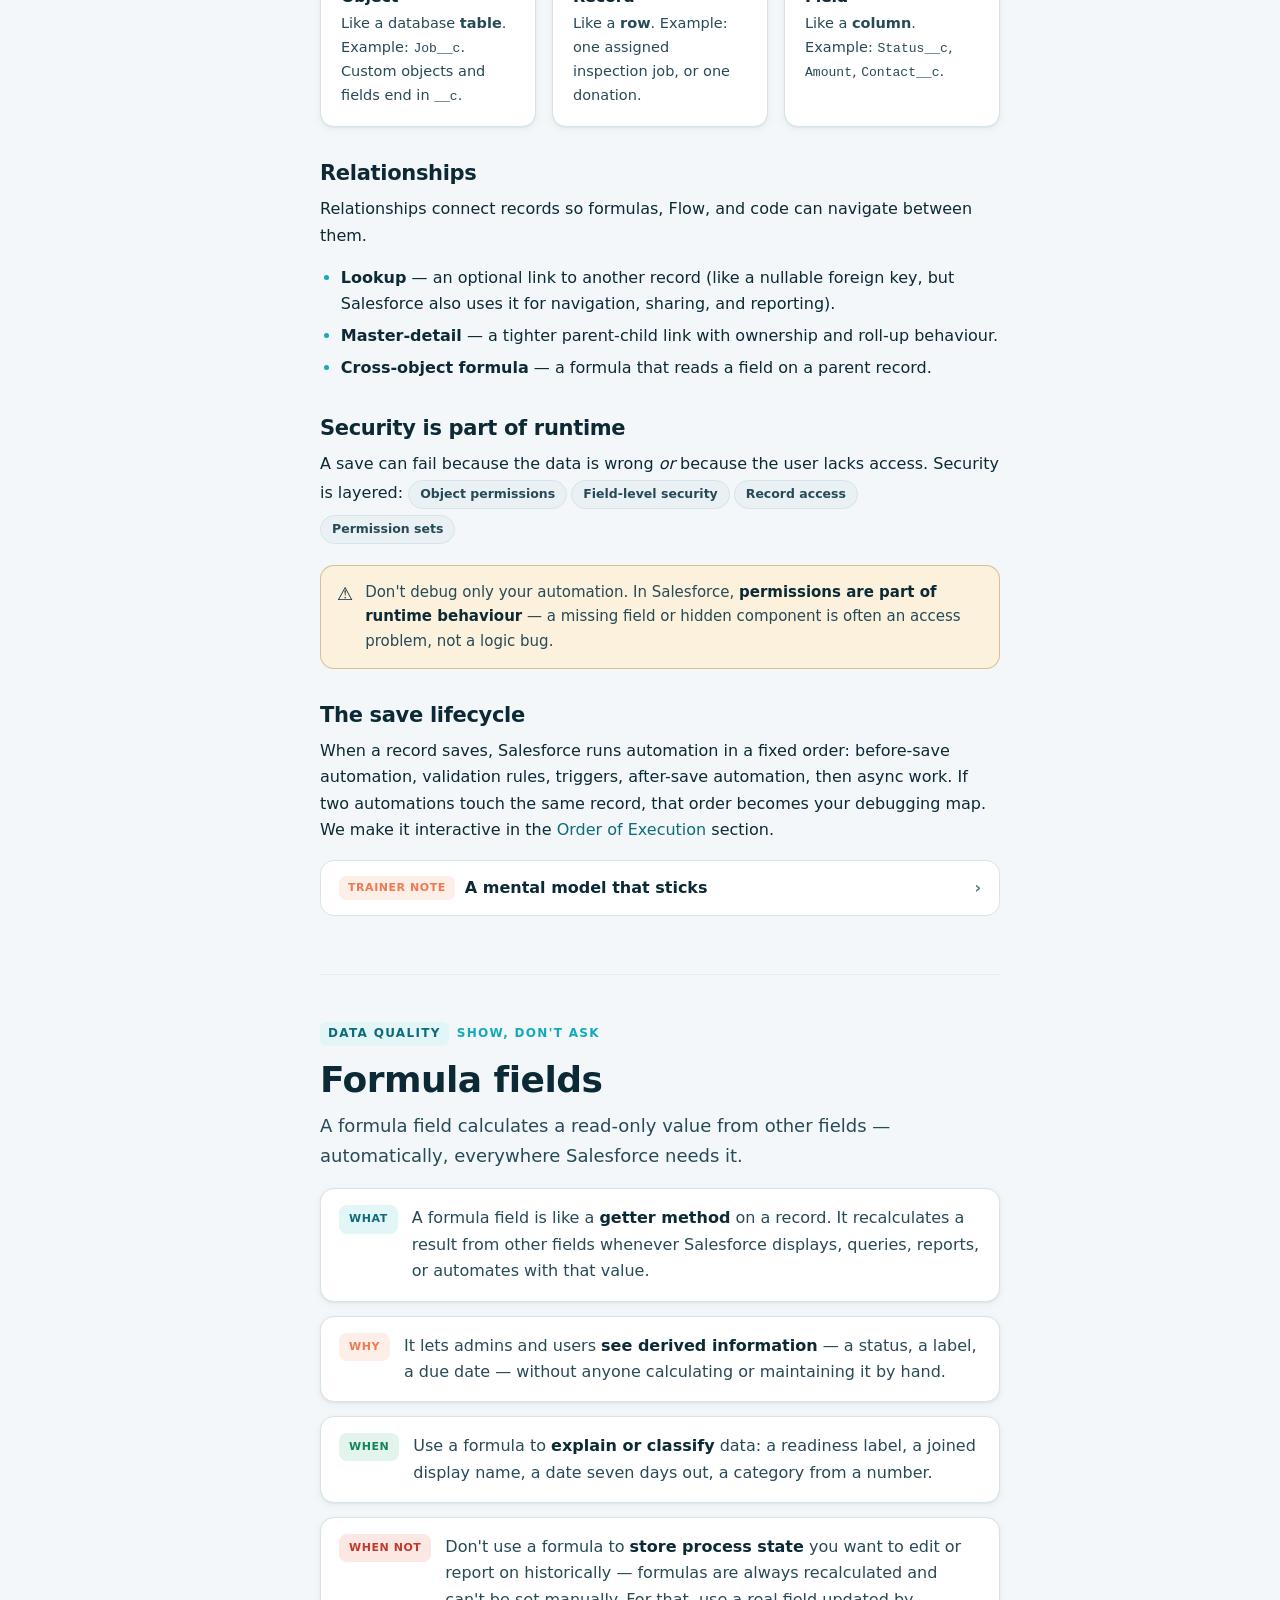
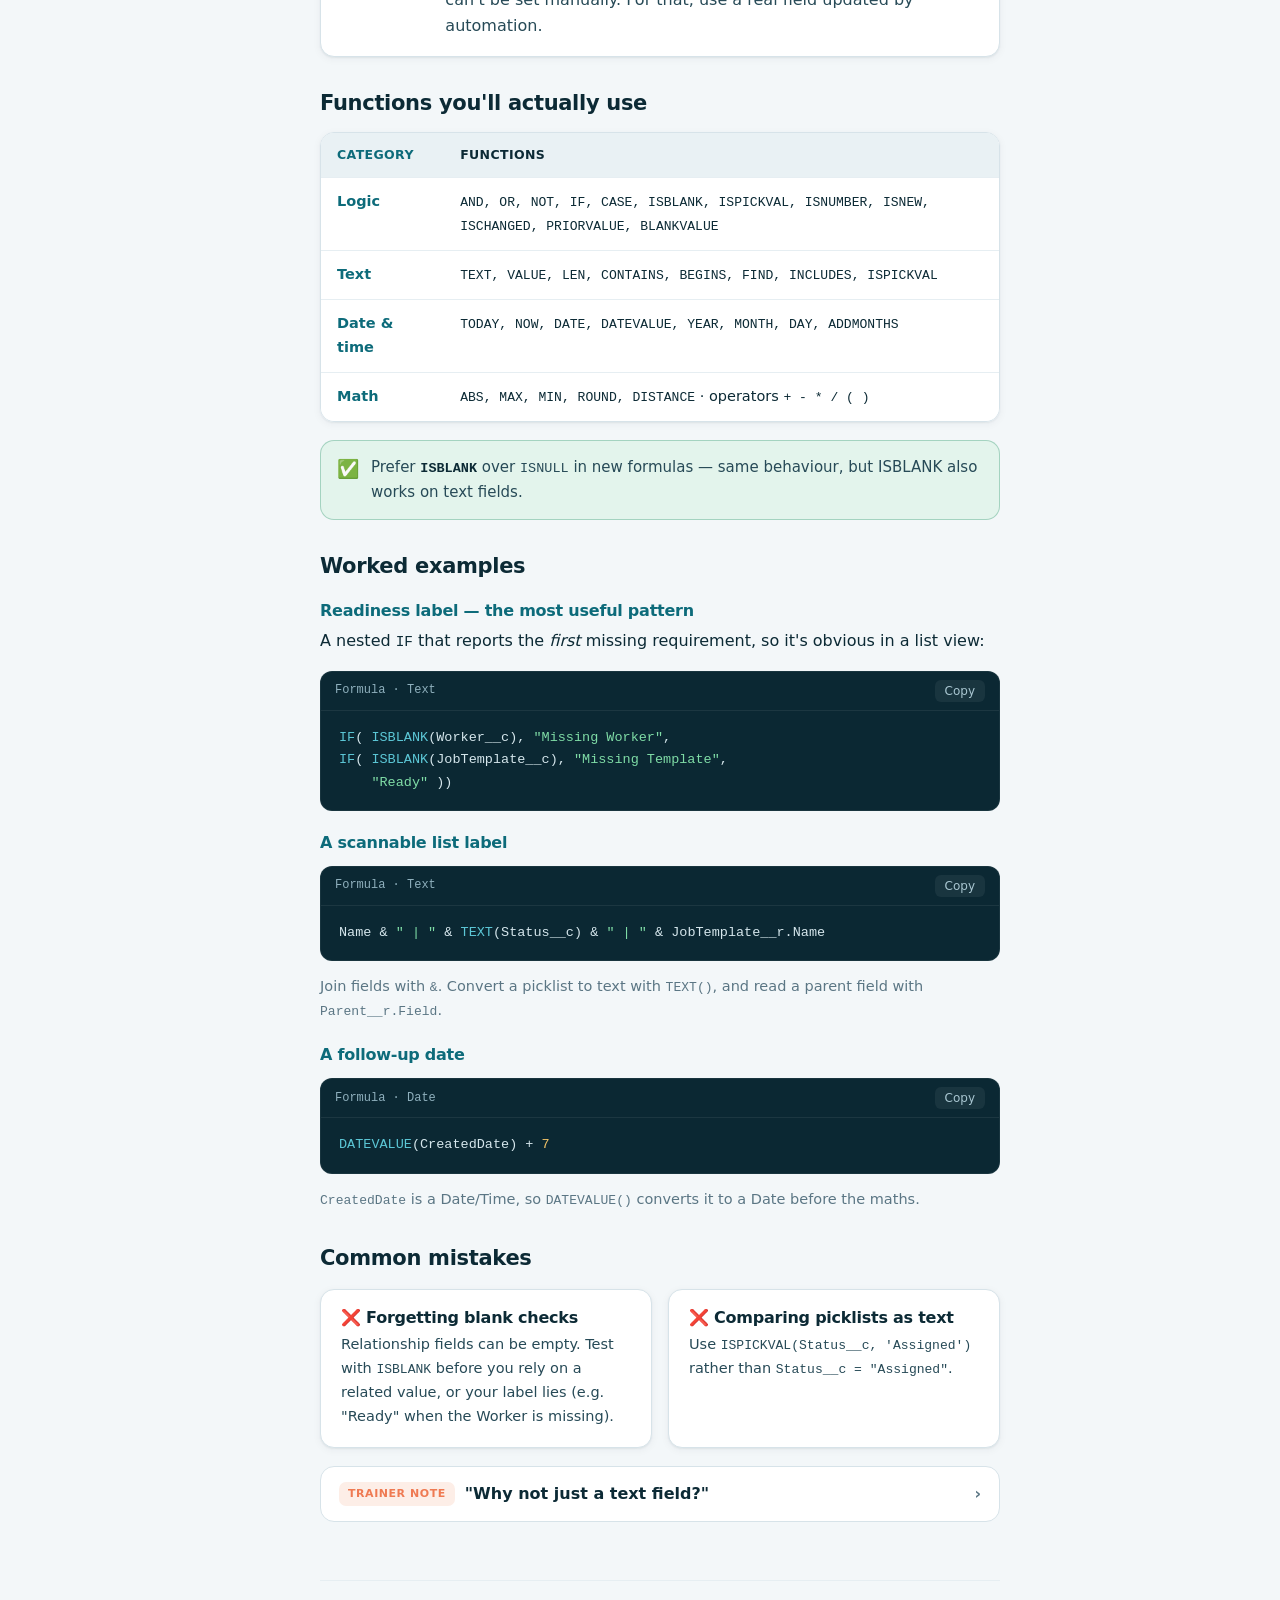
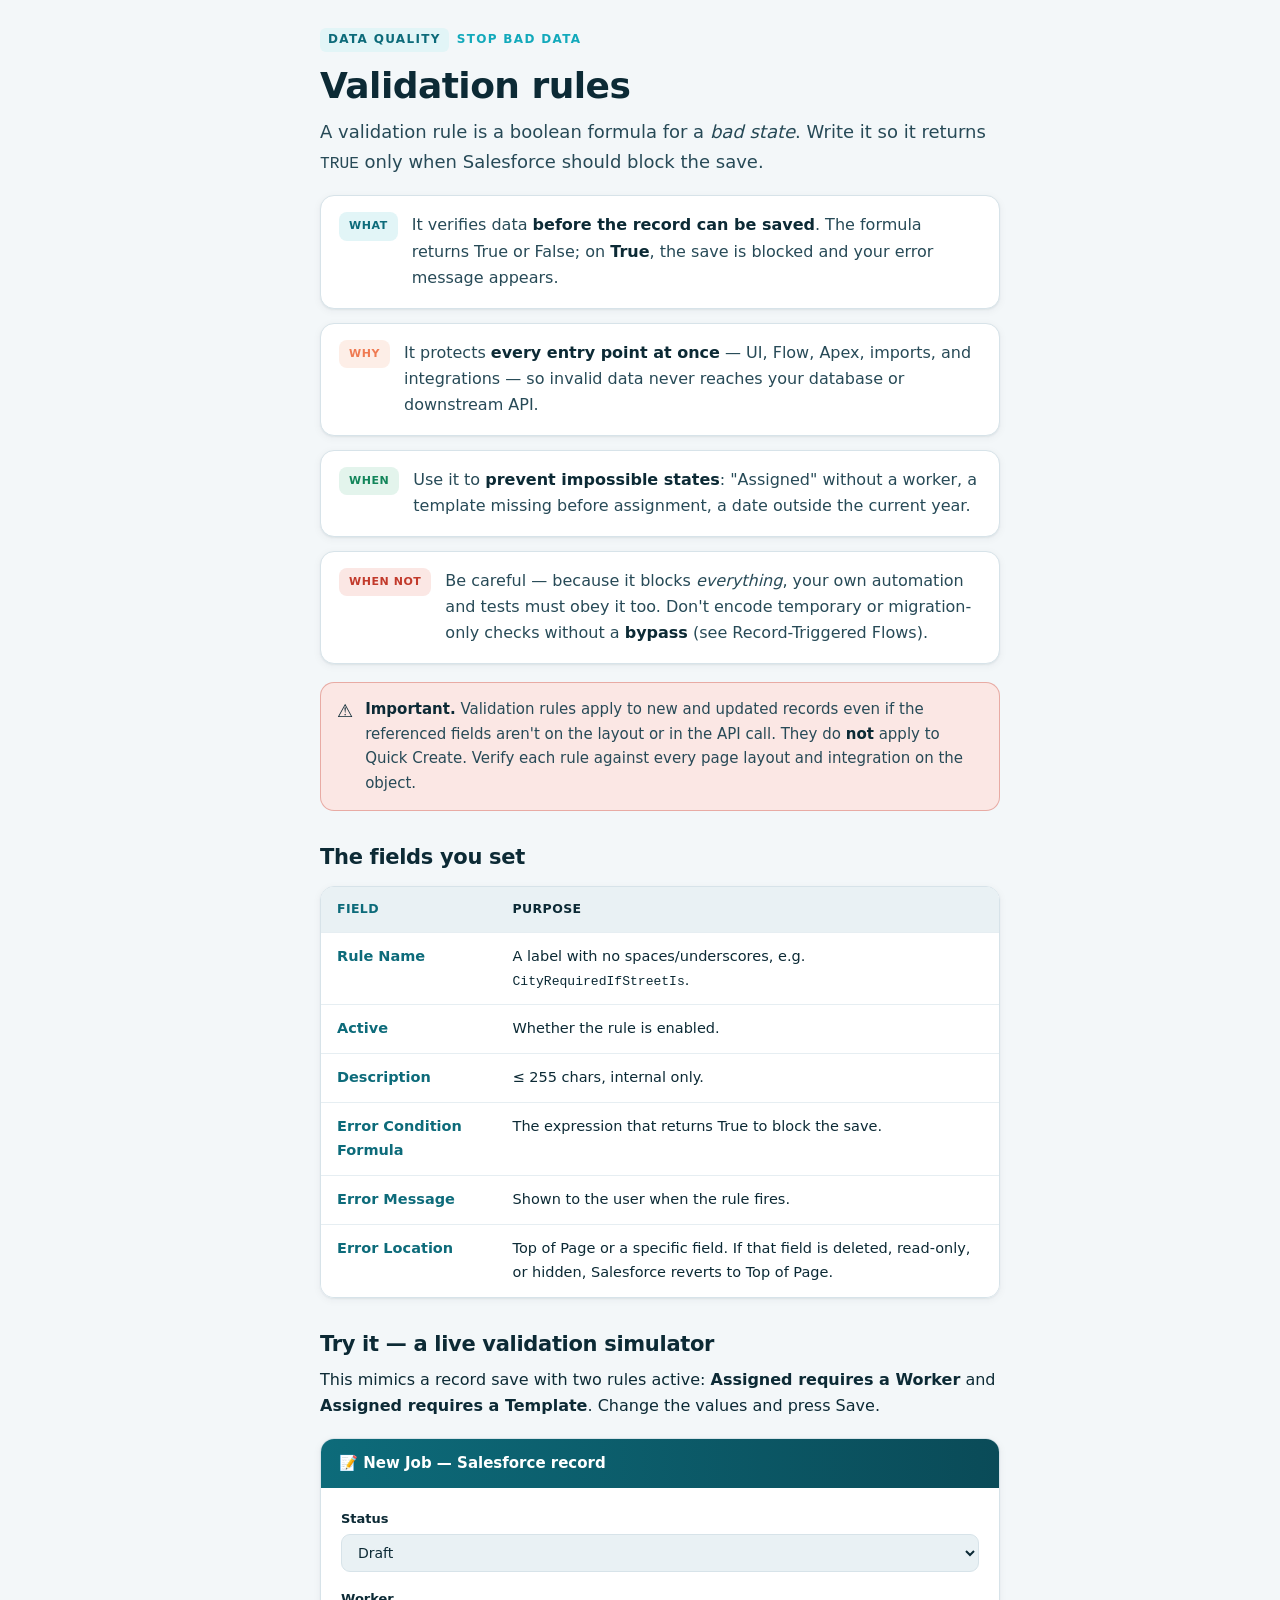
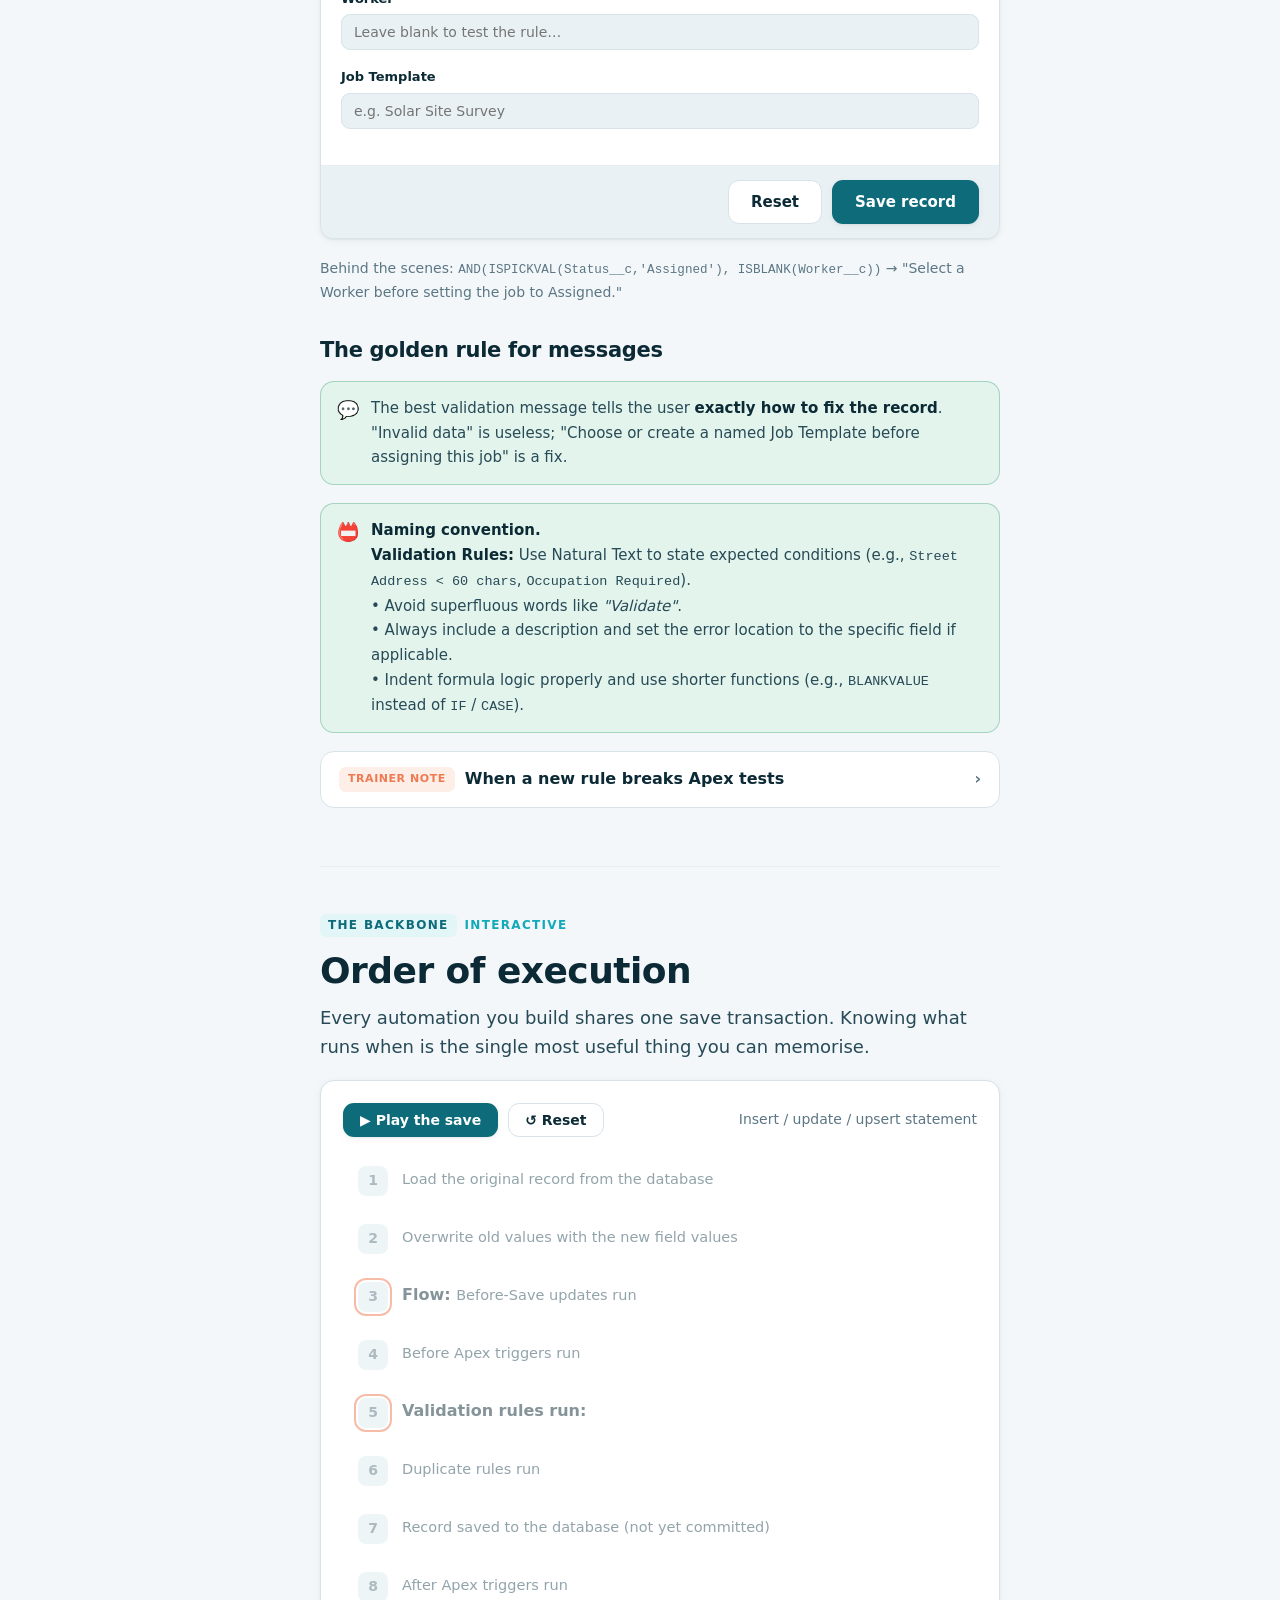
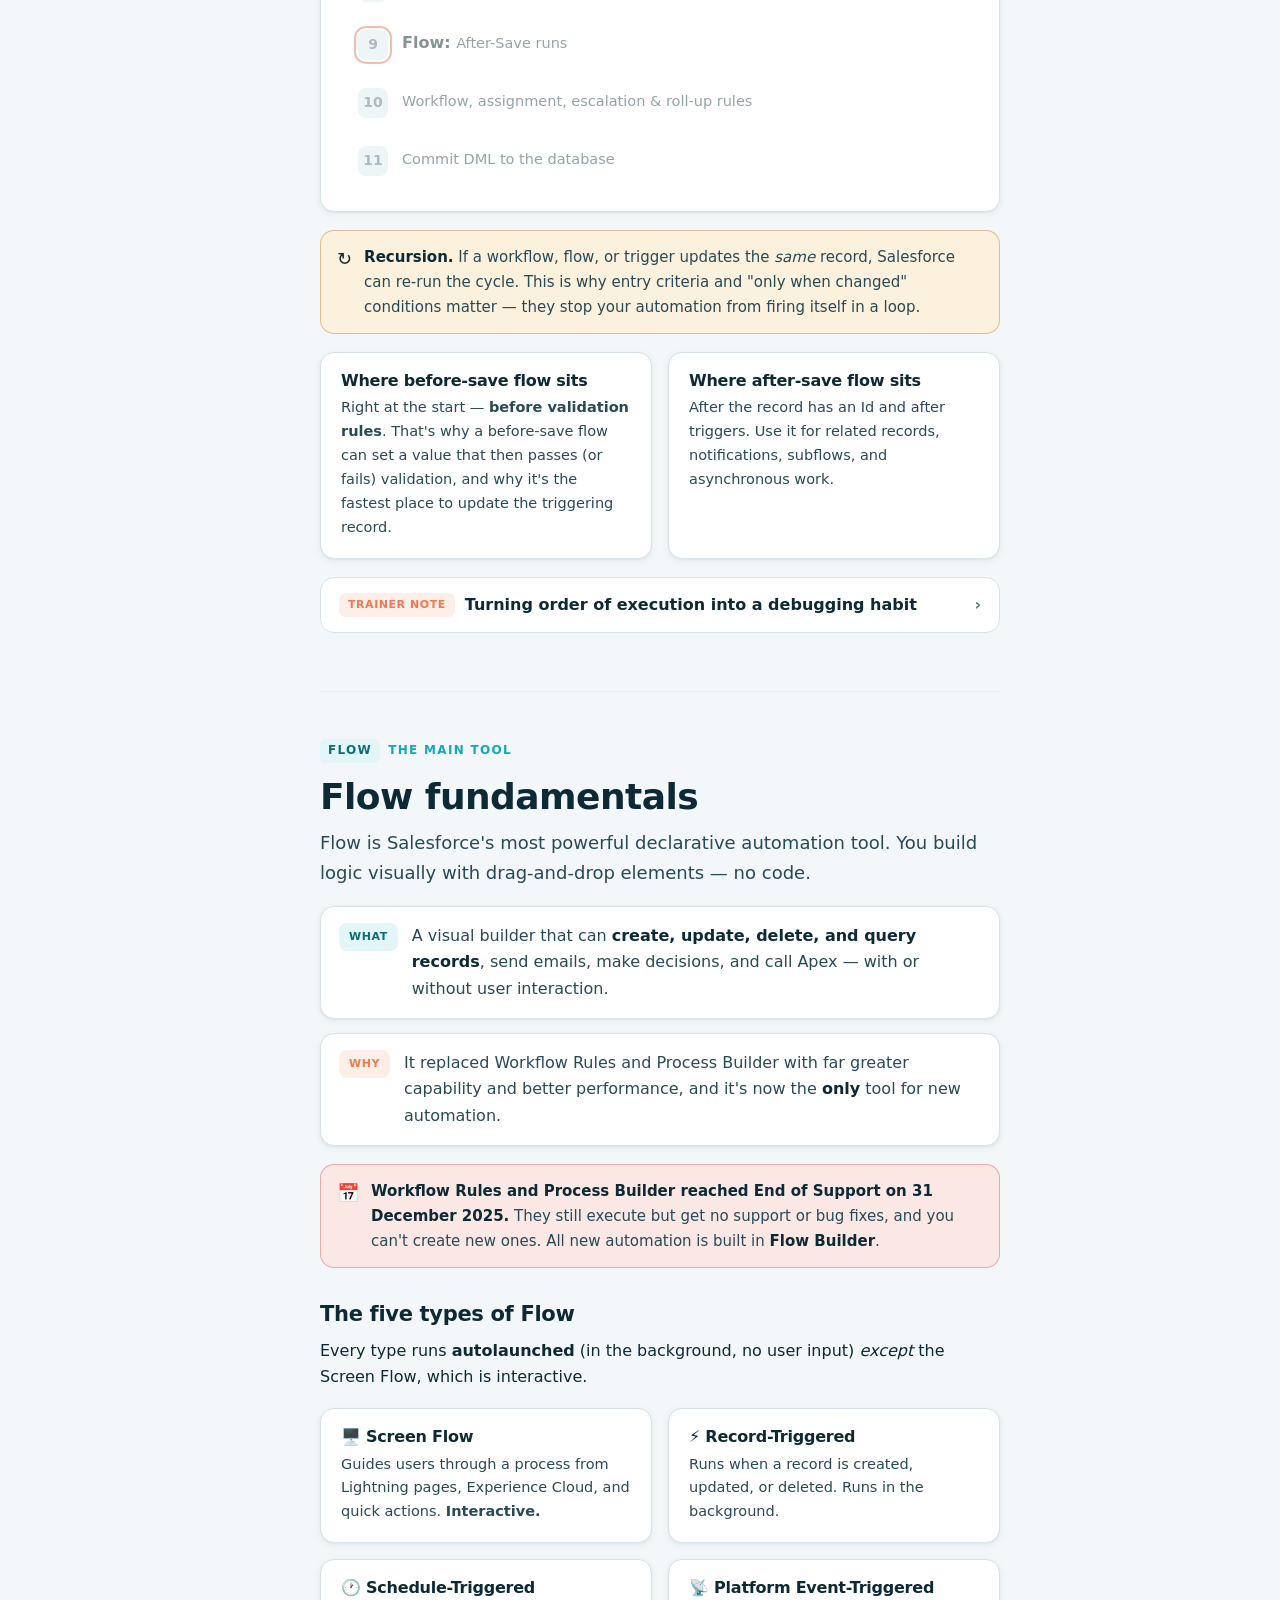
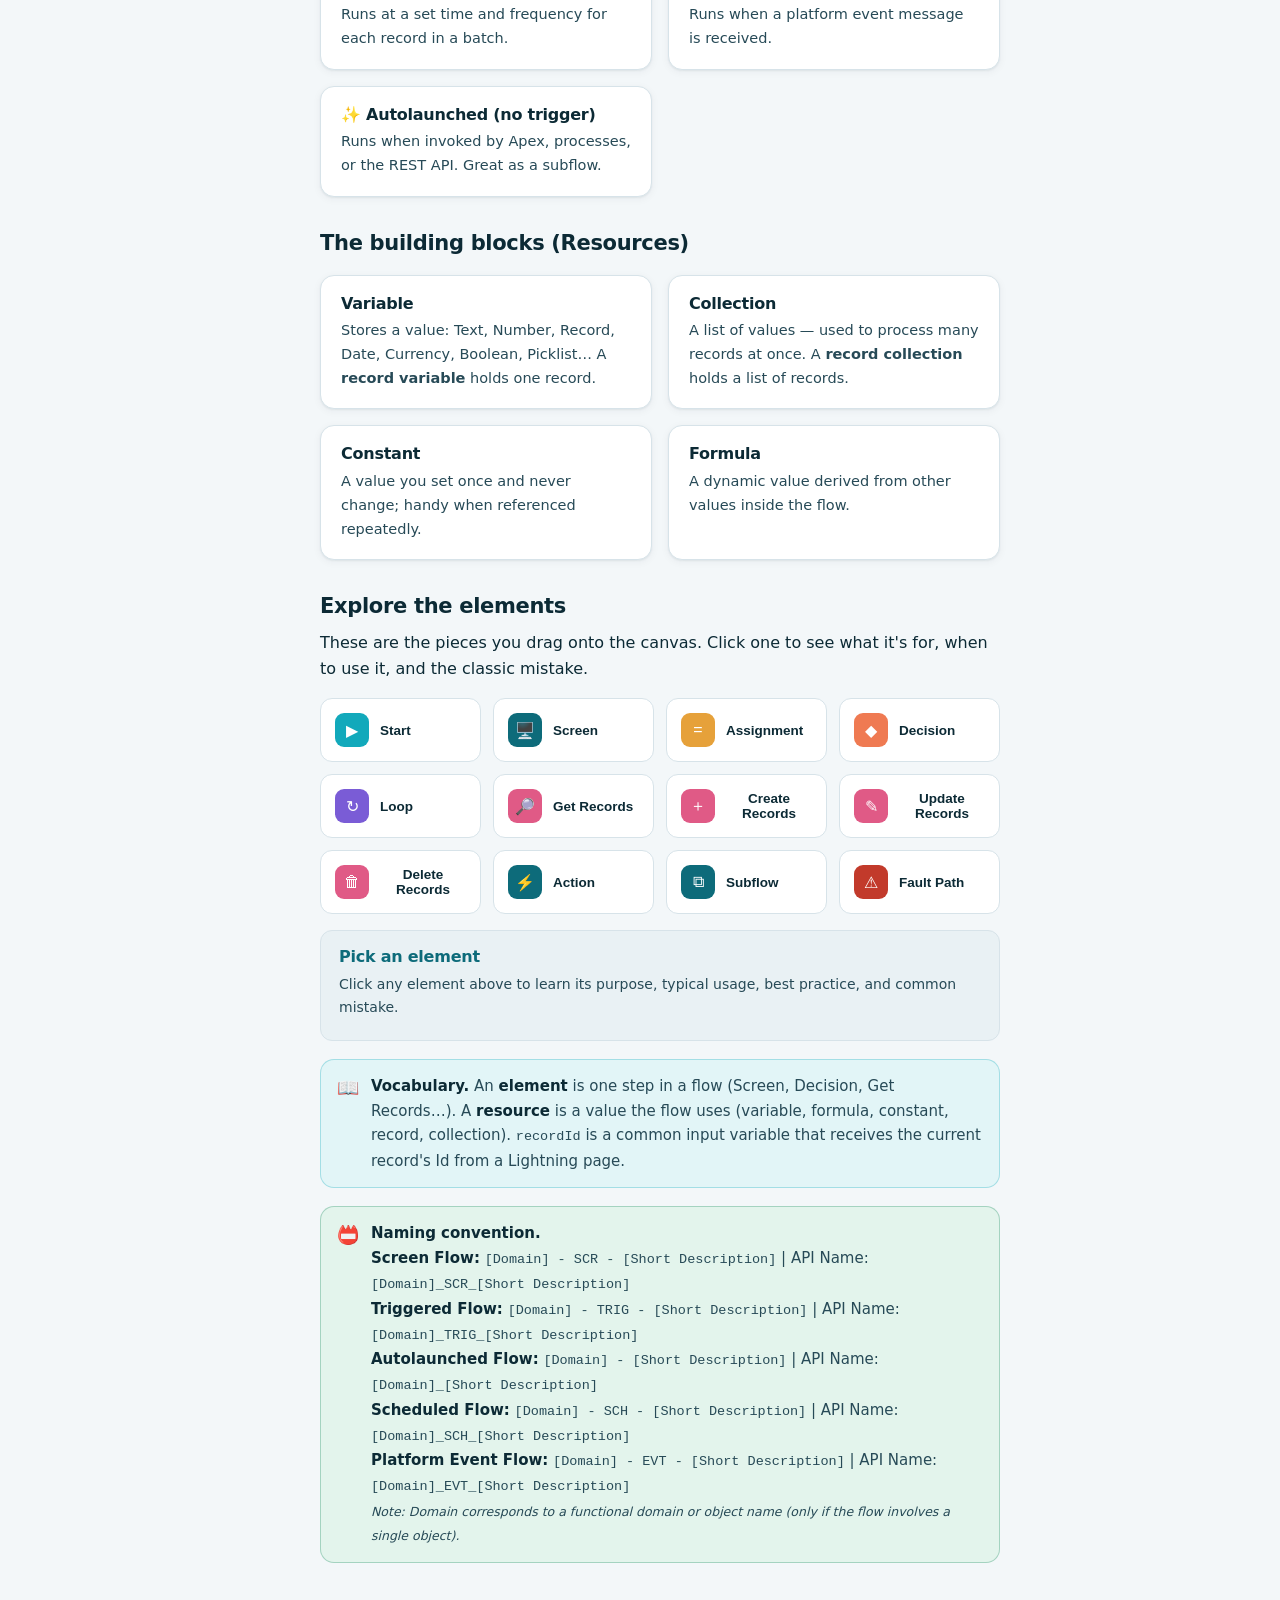
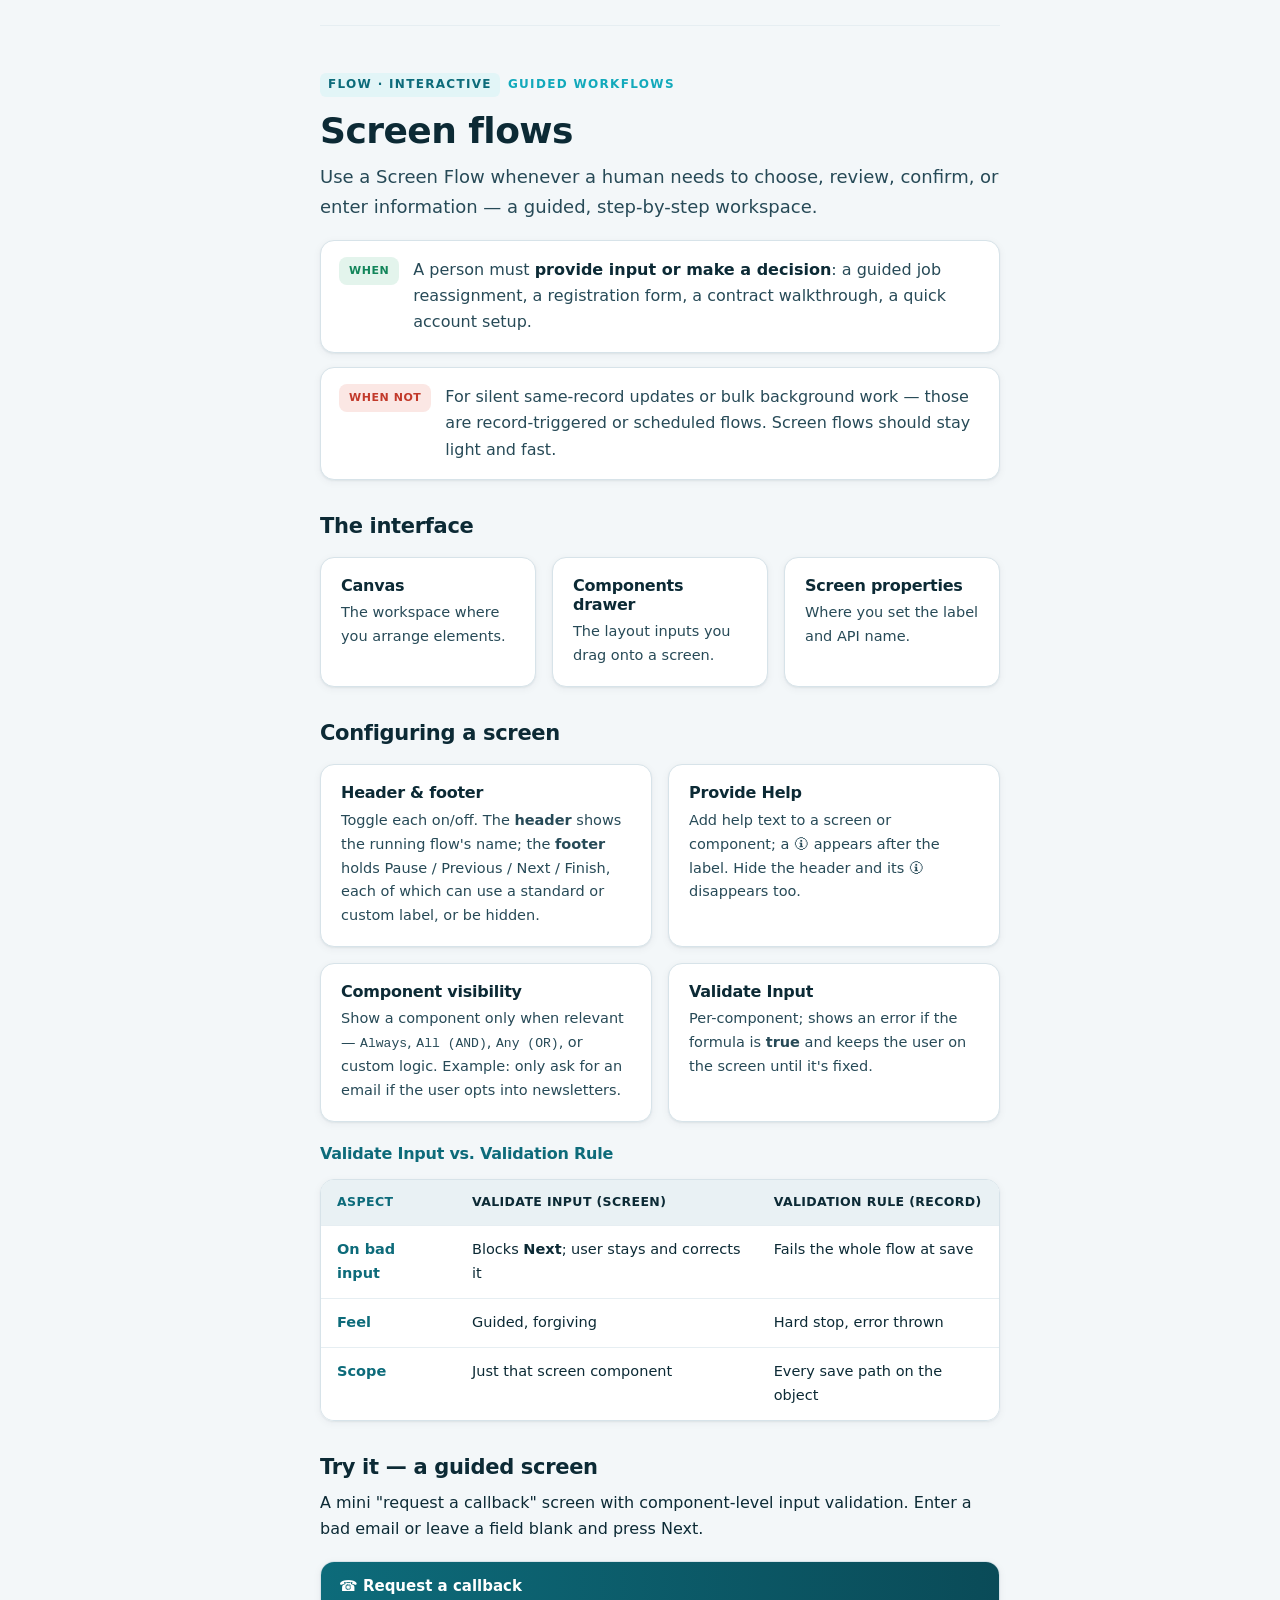
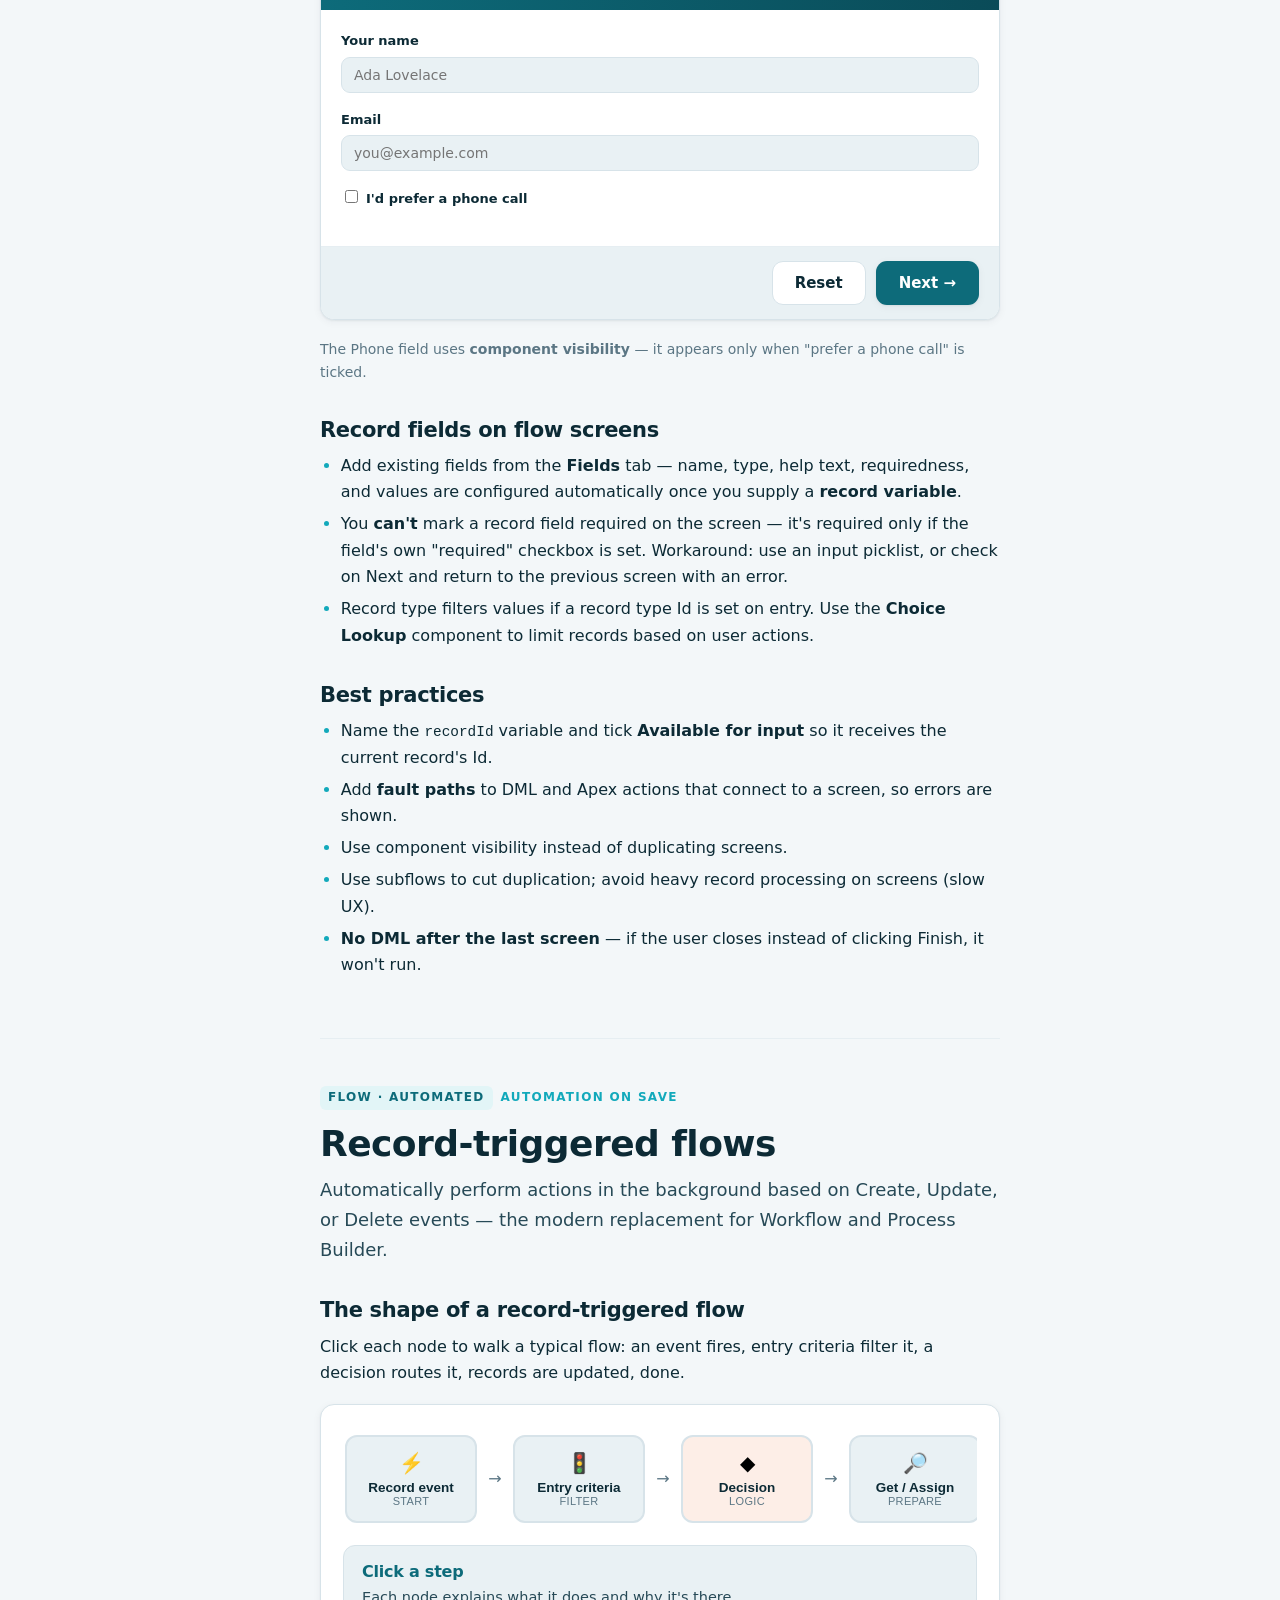
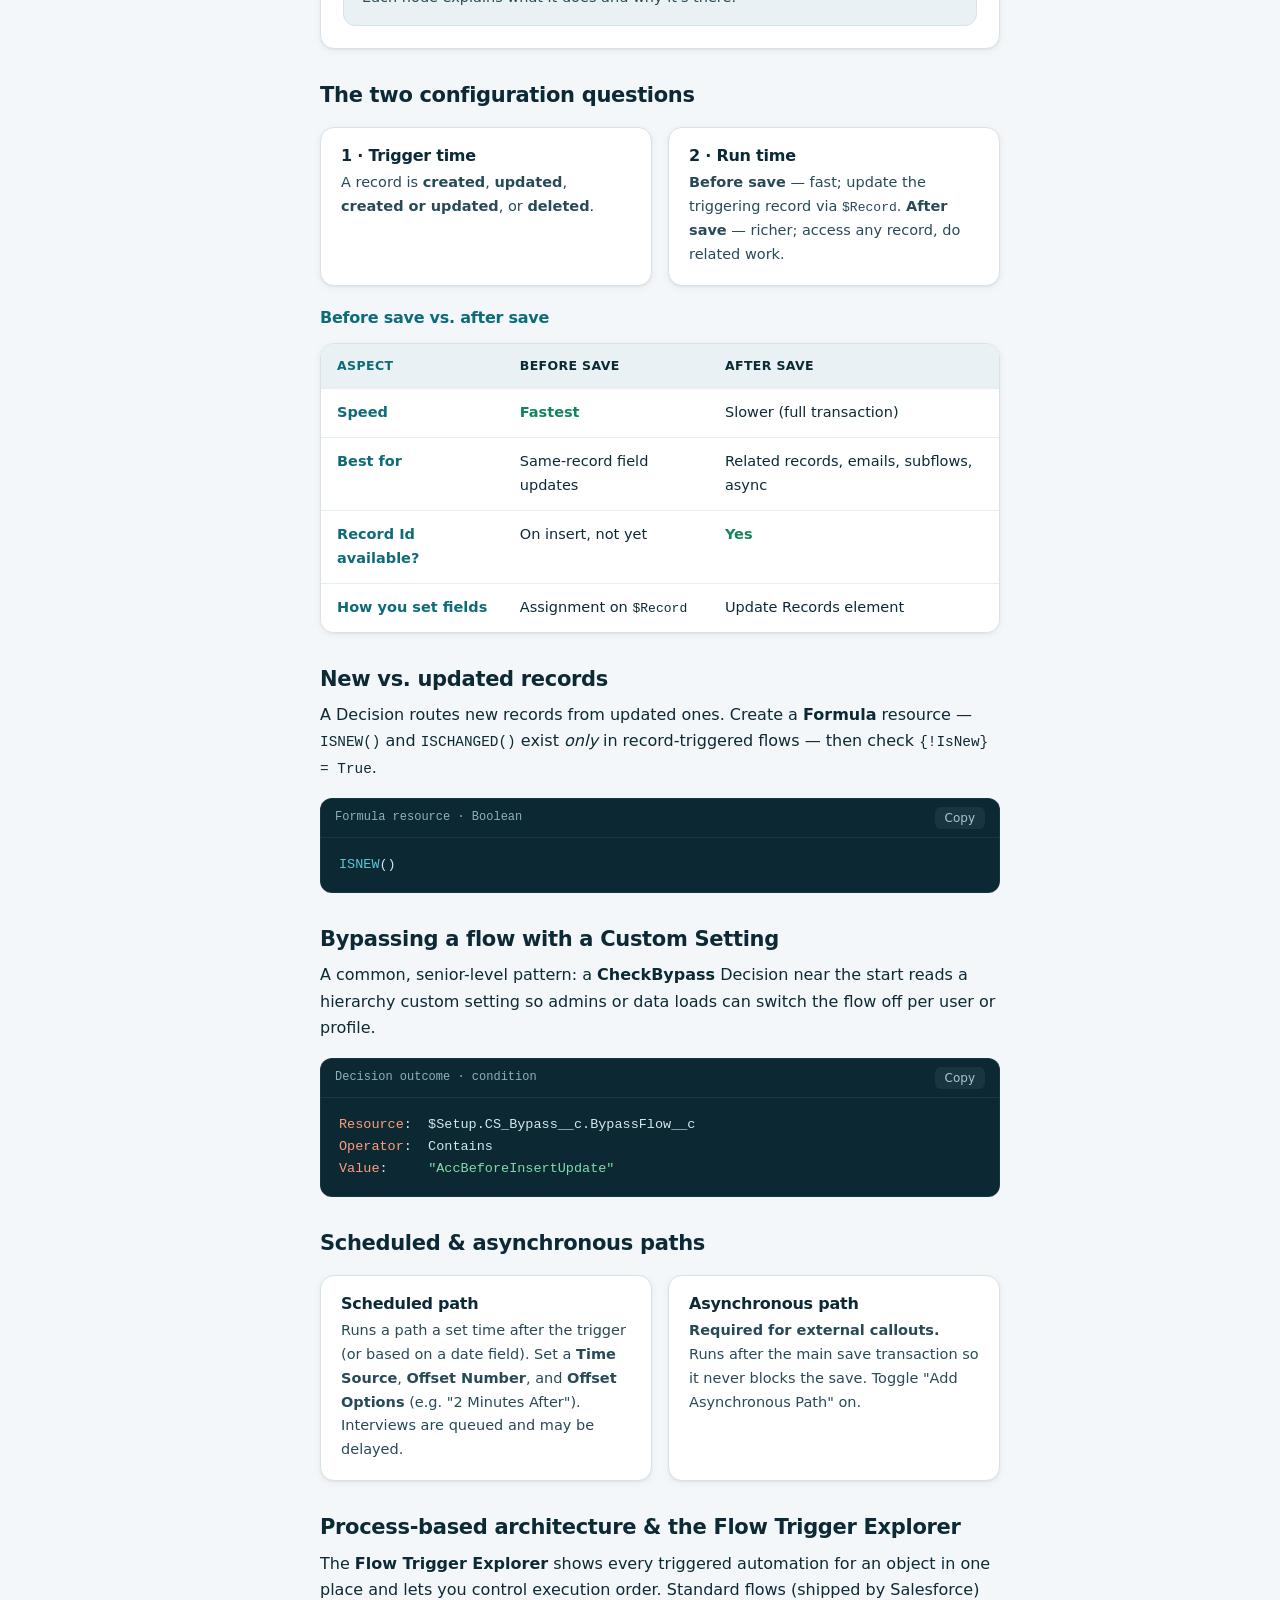
==== commit e50f7f27: "add questions" ====
--- a/index.html
+++ b/index.html
@@ -18,7 +18,7 @@
     <!-- <span class="mark">
       <svg width="22" height="22" viewBox="0 0 24 24"><circle cx="12" cy="12" r="11" fill="#fff"/><text x="4.5" y="16" font-family="system-ui" font-size="10" font-weight="800" fill="#0c2a35">sp</text><circle cx="15.5" cy="9.5" r="2" fill="#ef7a52"/><text x="13" y="16" font-family="system-ui" font-size="10" font-weight="800" fill="#0c2a35">n</text></svg>
     </span> -->
-    <img src="https://pd.sharinpix.com/3/3c74760/c2NwaXguaGVyb2t1YXBwLmNvbS9pbWFnZXMvY2M1MmNiNDUtYzBhMS00NjJjLThjYzEtMTAxMDg5OTA0YzJlL3RodW1ibmFpbHMvb3JpZ2luYWwtN2ZlMGYyNWZmZGUuanBn/logo.jpeg?dl=0" height="40px" width="40px">
+    <img src="https://pd.sharinpix.com/3/32e3f6c/c2NwaXguaGVyb2t1YXBwLmNvbS9pbWFnZXMvZGE2N2JmMTgtNGY2ZC00NmVkLWIxY2ItZjllYmQwZTVmYzYzL3RodW1ibmFpbHMvb3JpZ2luYWwtMzVhMGU4MjUzY2IuanBn/salesforce-logo.webp?dl=0" height="55px" width="85px">
     <!--<img src="https://pd.sharinpix.com/3/32e3f6c/c2NwaXguaGVyb2t1YXBwLmNvbS9pbWFnZXMvZGE2N2JmMTgtNGY2ZC00NmVkLWIxY2ItZjllYmQwZTVmYzYzL3RodW1ibmFpbHMvb3JpZ2luYWwtMzVhMGU4MjUzY2IuanBn/salesforce-logo.webp?dl=0" height="55px" width="80px">-->
 
     <span><b>Process Automation</b><small>Spoon Consulting · Bootcamp</small></span>
@@ -28,6 +28,10 @@
     <input id="filterInput" type="text" placeholder="Filter topics…" aria-label="Filter topics"/>
     <kbd>/</kbd>
   </div>
+  <!-- Inside <header class="topbar">, right after your brand <a> tag -->
+  <a class="btn ghost" href="questions.html" style="margin-left: 15px; padding: 6px 12px; font-size: 13px;">
+    Practice Questions
+  </a>
   <button class="iconbtn" id="themeToggle" aria-label="Toggle dark mode" title="Toggle theme">
     <svg id="themeIcon" width="18" height="18" viewBox="0 0 24 24" fill="none" stroke="currentColor" stroke-width="2" stroke-linecap="round"><circle cx="12" cy="12" r="4"/><path d="M12 2v2m0 16v2M4.9 4.9l1.4 1.4m11.4 11.4l1.4 1.4M2 12h2m16 0h2M4.9 19.1l1.4-1.4M17.7 6.3l1.4-1.4"/></svg>
   </button>
